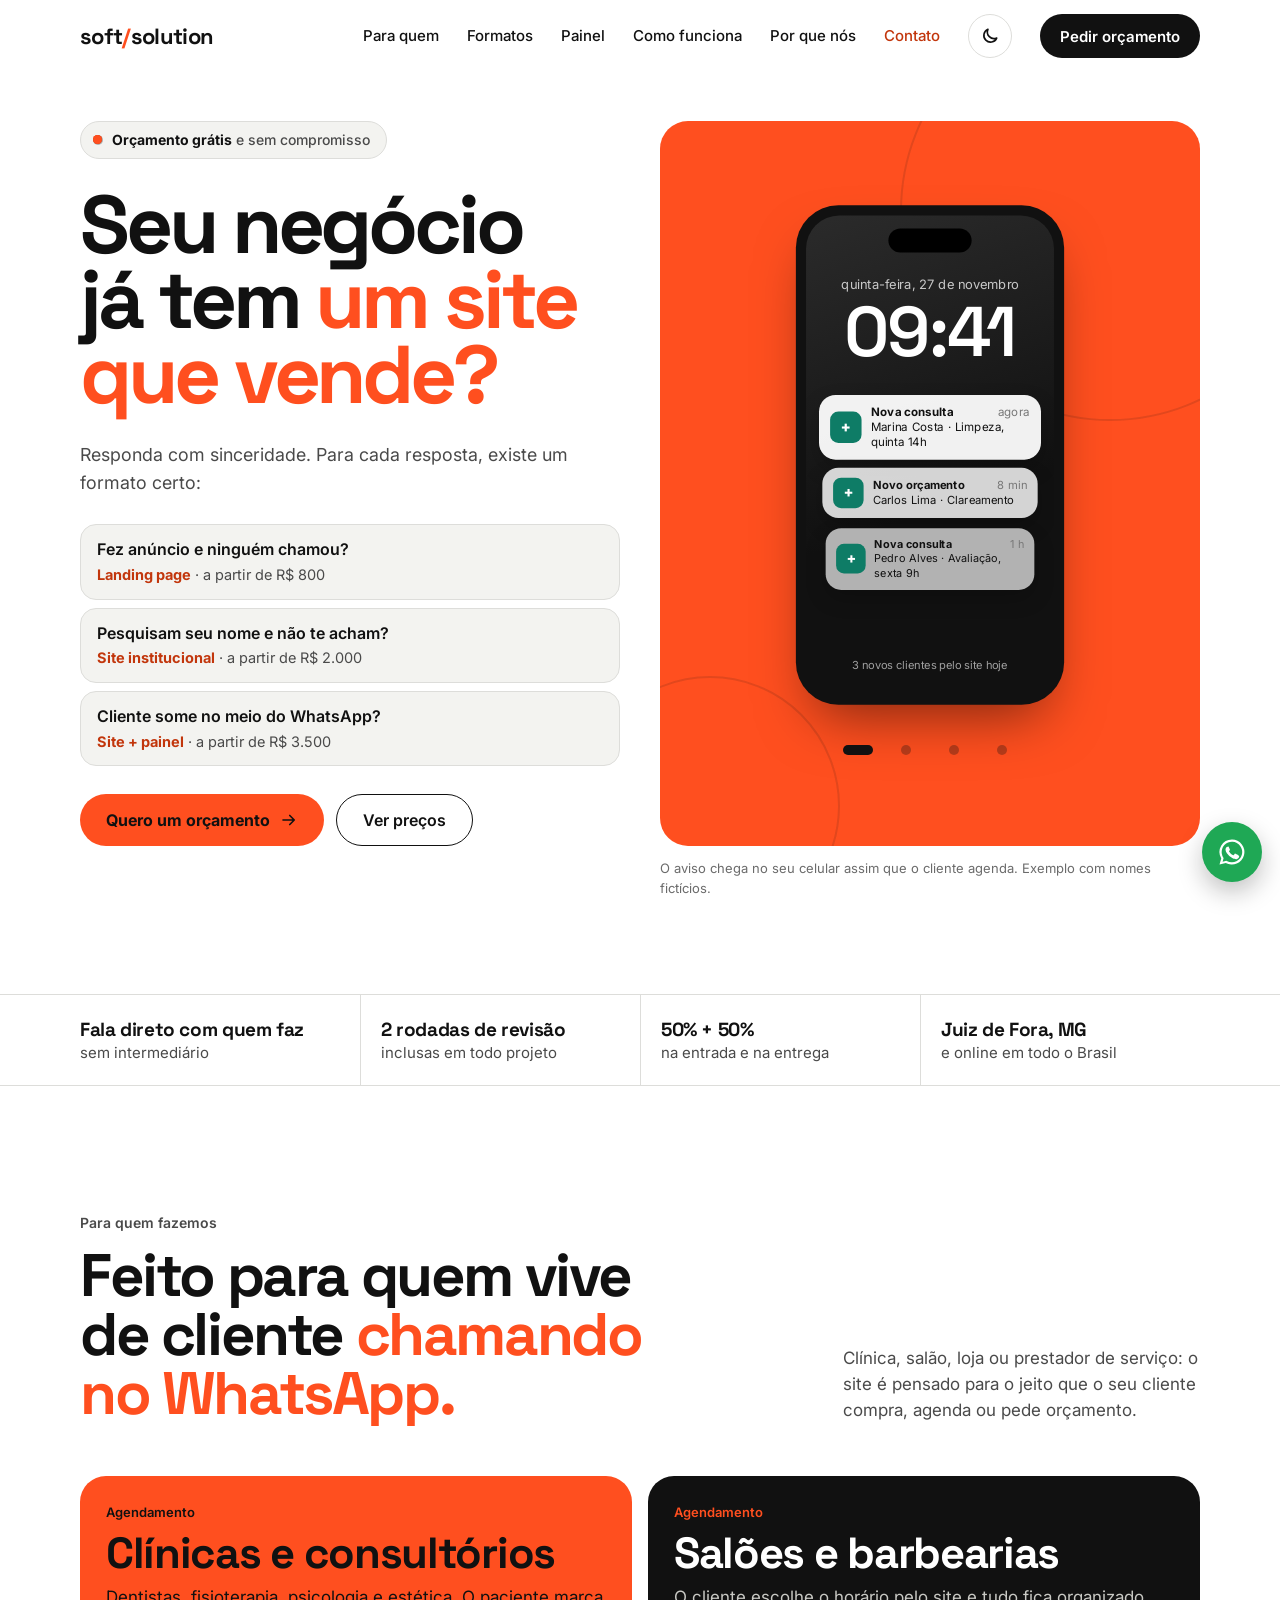
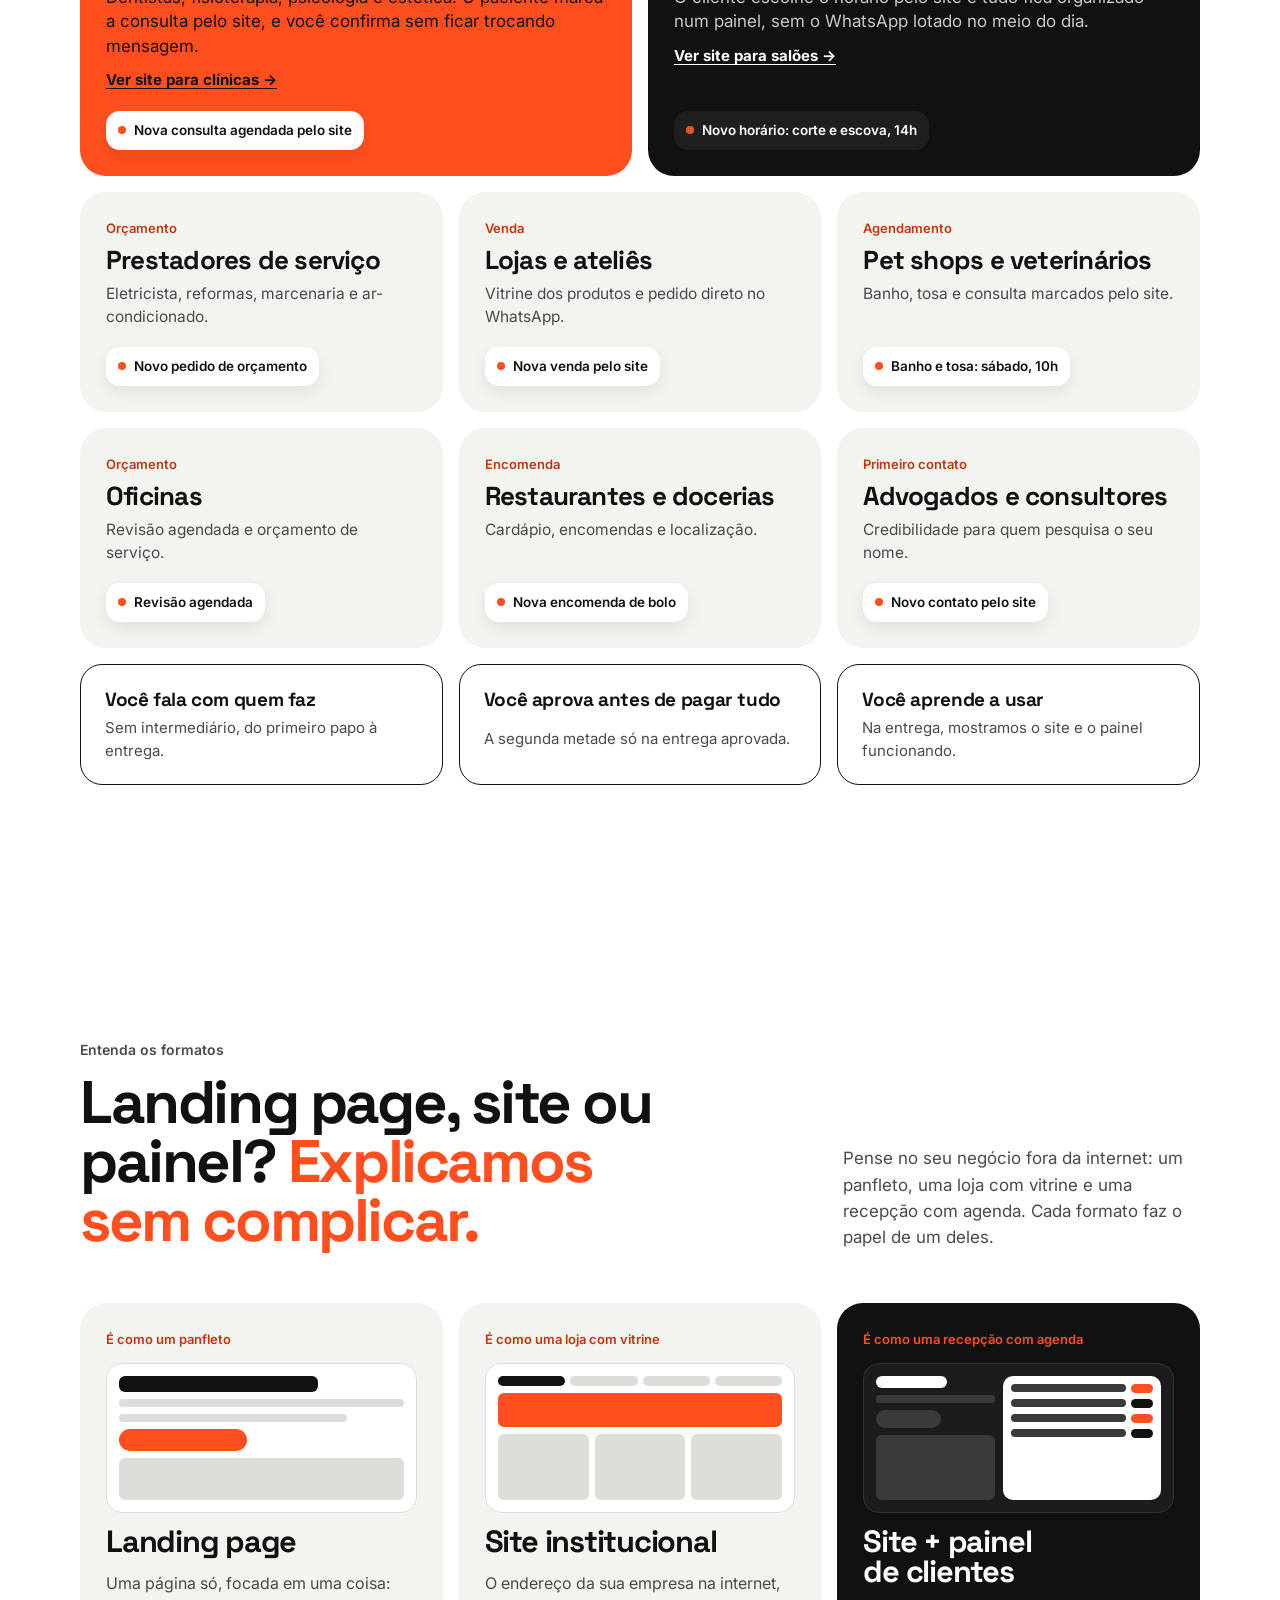
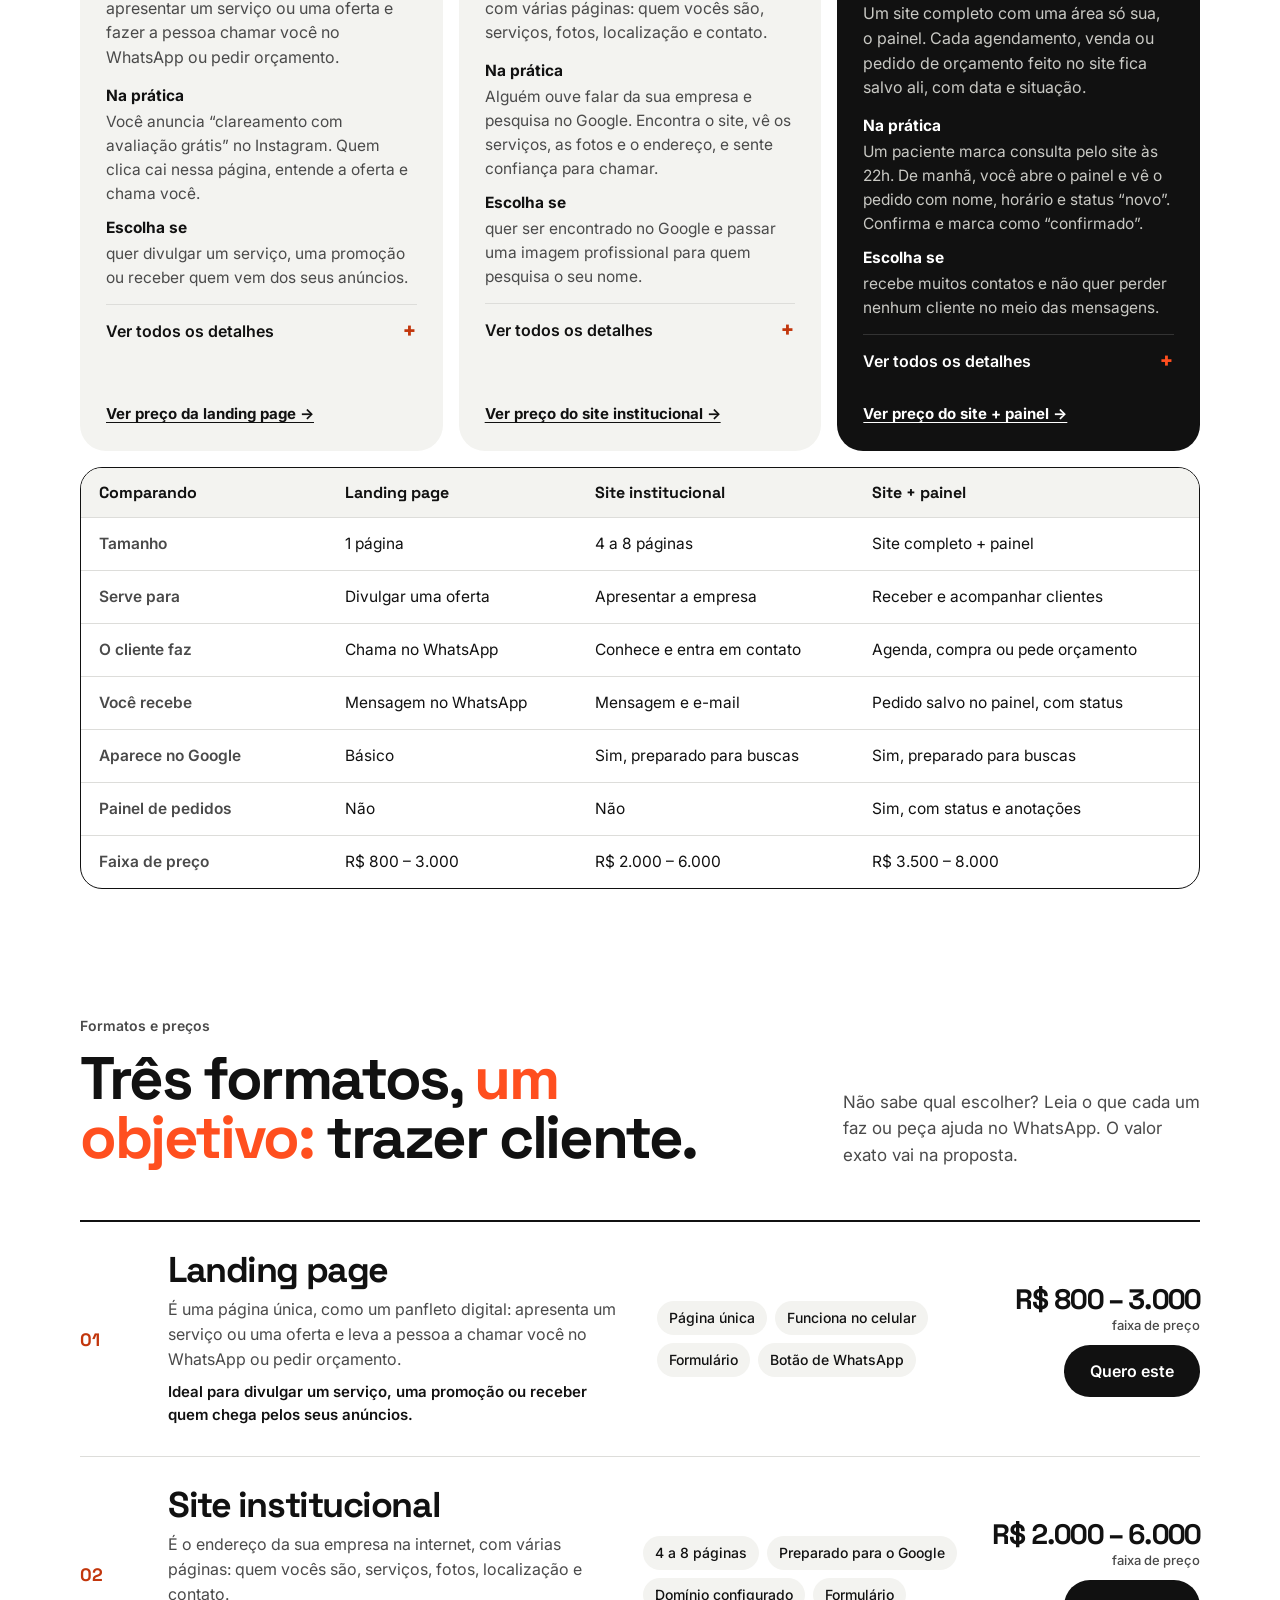
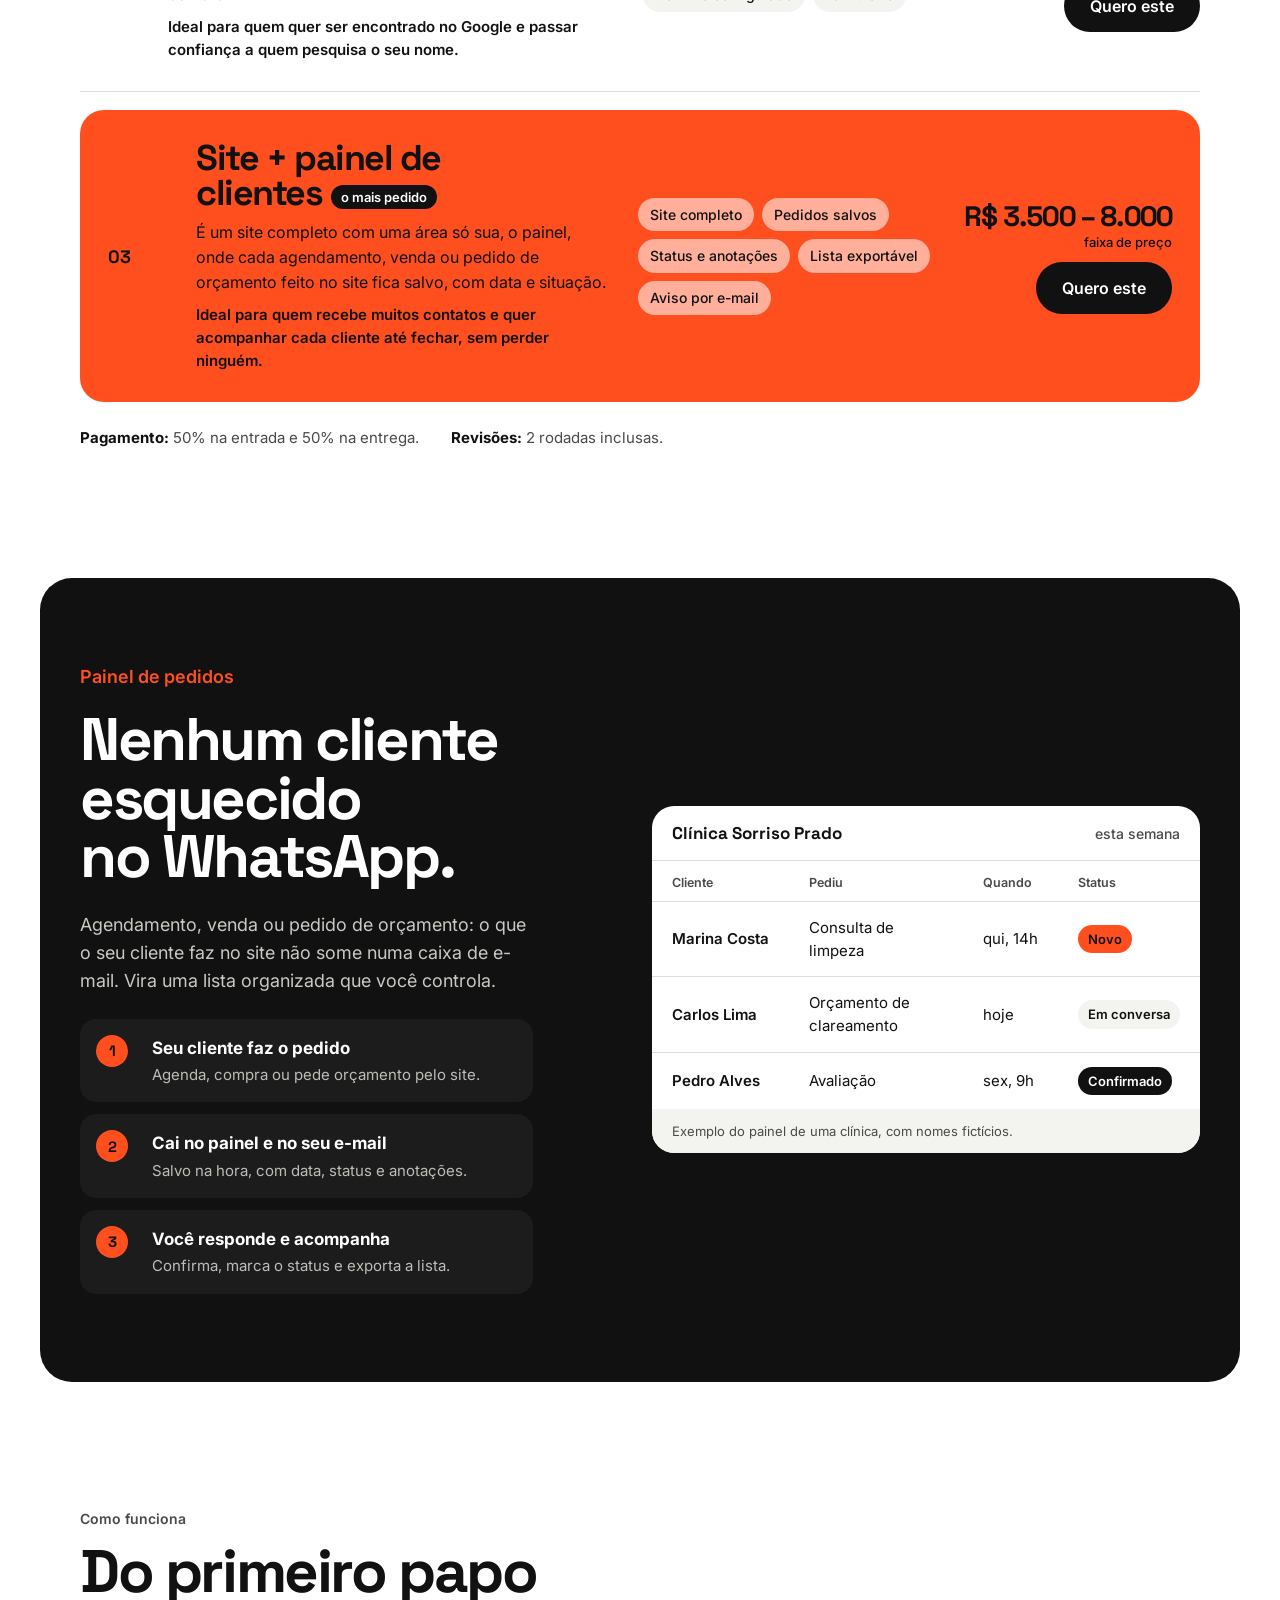
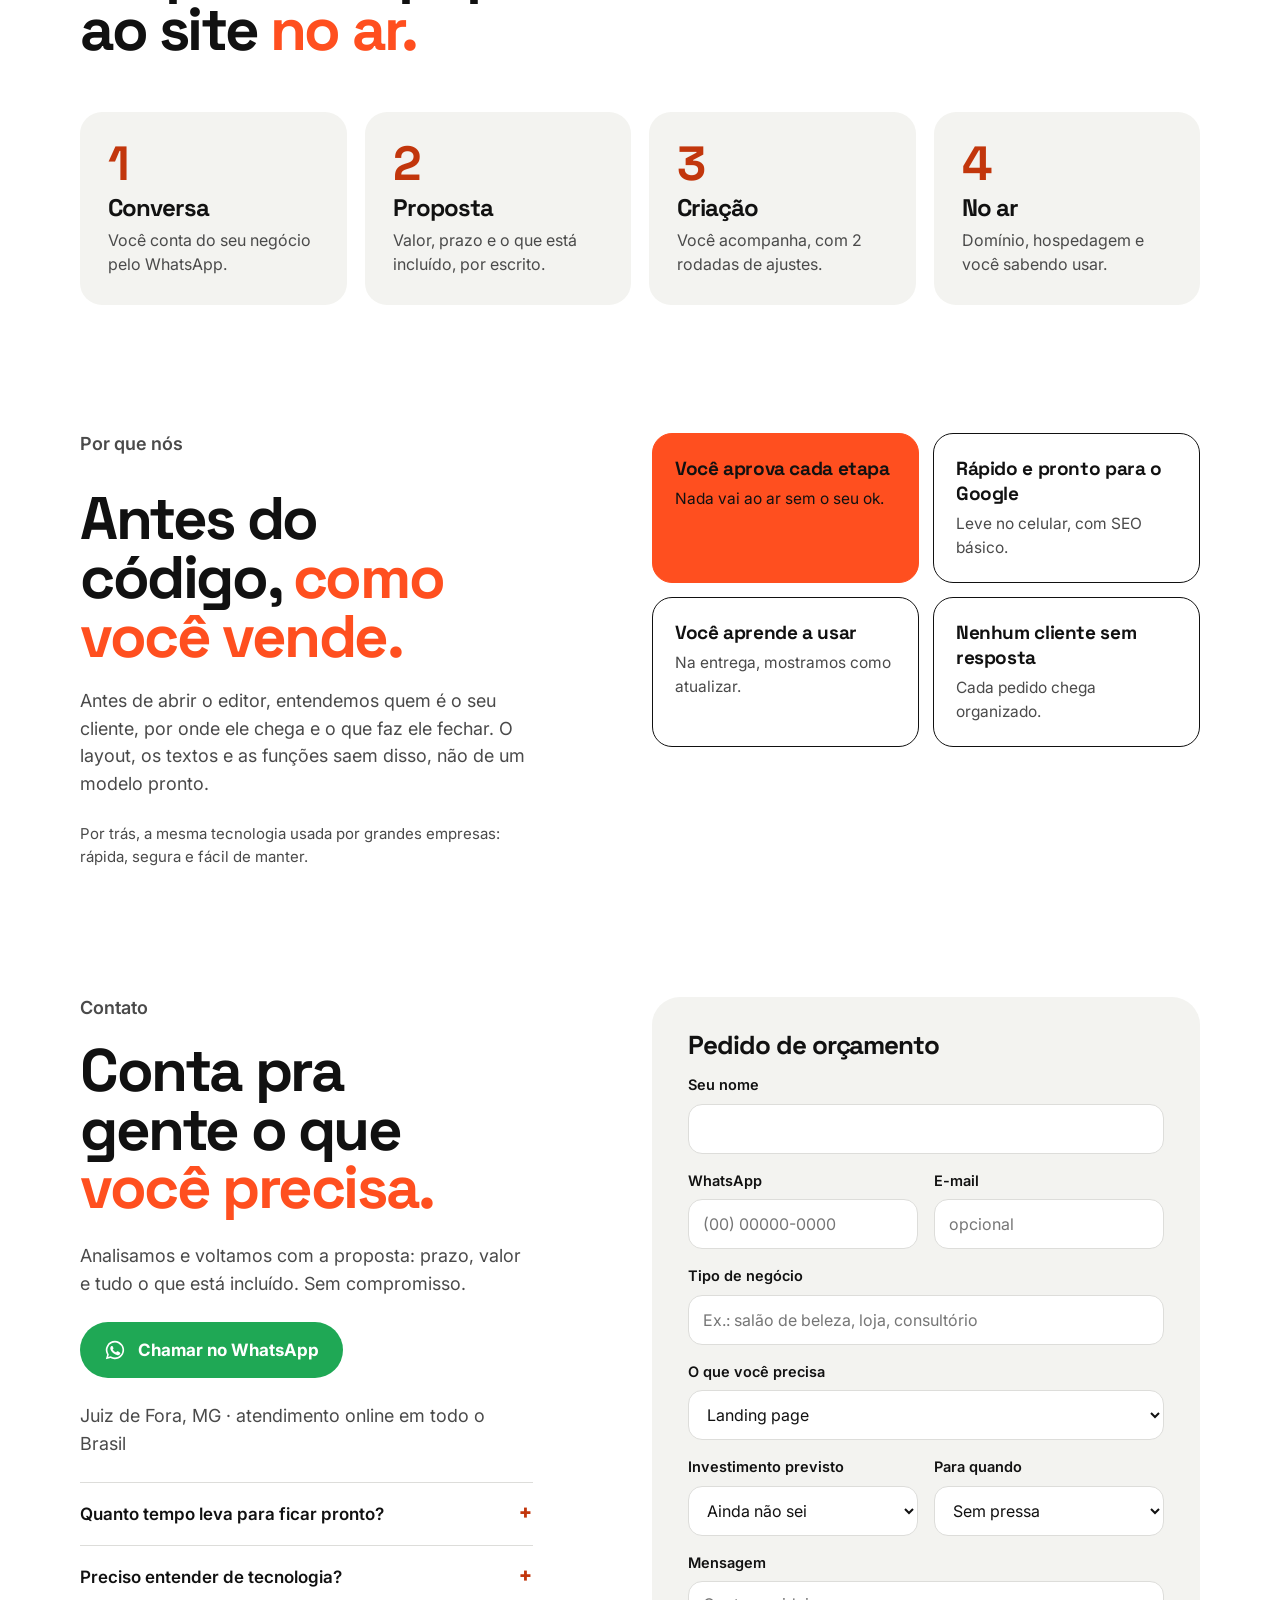
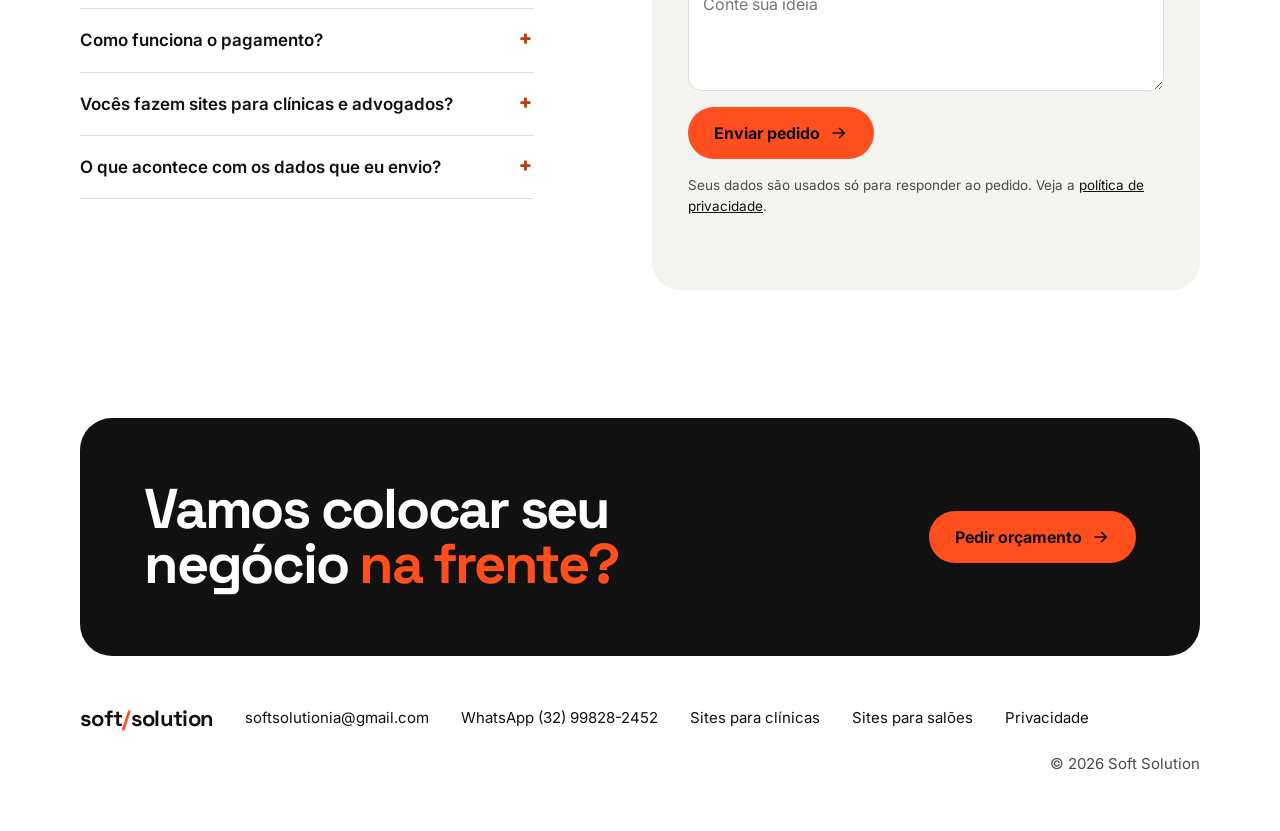
==== index.html @ 124d03b5 "Topo: título com pergunta de venda e três perguntas que levam a cada formato com preço Co-Authored-B" ====
<!DOCTYPE html>
<html lang="pt-BR">
<head>
<meta charset="utf-8">
<meta name="viewport" content="width=device-width, initial-scale=1">
<title>Criação de sites em Juiz de Fora | Soft Solution</title>
<link rel="icon" type="image/png" sizes="32x32" href="assets/favicon-32.png?v=2">
<link rel="icon" type="image/png" sizes="64x64" href="assets/favicon-64.png?v=2">
<link rel="apple-touch-icon" href="assets/apple-touch-icon.png?v=2">
<meta name="description" content="Criação de sites e landing pages em Juiz de Fora para clínicas, salões e lojas. Cada cliente chega organizado no seu painel e no WhatsApp.">
<link rel="canonical" href="https://wieskamarcelo.github.io/site-marcelo-alves/">
<meta property="og:title" content="Soft Solution | Seu site trabalhando enquanto você atende">
<meta property="og:description" content="Landing pages e sites com captação de leads. Juiz de Fora (MG) e todo o Brasil, online.">
<meta property="og:image" content="https://wieskamarcelo.github.io/site-marcelo-alves/assets/og-image.png">
<meta property="og:image:width" content="1200">
<meta property="og:image:height" content="630">
<meta property="og:url" content="https://wieskamarcelo.github.io/site-marcelo-alves/">
<meta property="og:type" content="website">
<meta name="twitter:card" content="summary_large_image">
<script type="application/ld+json">{"@context": "https://schema.org", "@graph": [{"@type": "ProfessionalService", "name": "Soft Solution", "description": "Criação de sites, landing pages e sites com painel de clientes para pequenas empresas.", "url": "https://wieskamarcelo.github.io/site-marcelo-alves/", "image": "https://wieskamarcelo.github.io/site-marcelo-alves/assets/og-image.png", "email": "softsolutionia@gmail.com", "telephone": "+55 32 99828-2452", "areaServed": ["Juiz de Fora", "Brasil"], "address": {"@type": "PostalAddress", "addressLocality": "Juiz de Fora", "addressRegion": "MG", "addressCountry": "BR"}, "priceRange": "R$ 800 - R$ 8.000"}, {"@type": "FAQPage", "mainEntity": [{"@type": "Question", "name": "Quanto tempo leva para ficar pronto?", "acceptedAnswer": {"@type": "Answer", "text": "Depende do tamanho do projeto. Uma landing page costuma levar poucos dias; sites institucionais e com painel levam mais. O prazo exato vai na proposta."}}, {"@type": "Question", "name": "Preciso entender de tecnologia?", "acceptedAnswer": {"@type": "Answer", "text": "Não. Cuidamos da parte técnica, do domínio à publicação, e explicamos o que for preciso."}}, {"@type": "Question", "name": "Como funciona o pagamento?", "acceptedAnswer": {"@type": "Answer", "text": "50% na entrada e 50% na entrega. Todo projeto inclui 2 rodadas de revisão."}}, {"@type": "Question", "name": "Vocês fazem sites para clínicas e advogados?", "acceptedAnswer": {"@type": "Answer", "text": "Sim, seguindo as regras de publicidade de cada conselho (CFM, CFO e OAB): sem promessa de resultado e com conteúdo informativo. Você revisa e aprova todos os textos."}}, {"@type": "Question", "name": "O que acontece com os dados que eu envio?", "acceptedAnswer": {"@type": "Answer", "text": "Usamos só para responder ao seu pedido e preparar a proposta. Nada é vendido ou compartilhado para propaganda. Veja a política de privacidade."}}]}]}</script>
<meta name="theme-color" content="#FF4F1F">
<script>try{var t=localStorage.getItem("tema");document.documentElement.dataset.theme=t||(matchMedia("(prefers-color-scheme: dark)").matches?"dark":"light")}catch(e){document.documentElement.dataset.theme="light"}</script>

<link rel="preconnect" href="https://fonts.googleapis.com">
<link rel="preconnect" href="https://fonts.gstatic.com" crossorigin>
<link href="https://fonts.googleapis.com/css2?family=Space+Grotesk:wght@500;600;700&family=Inter:wght@400;500;600;700&display=swap" rel="stylesheet">
<style>
/* DIREÇÃO DE ARTE: "Sinal Laranja"
   Conceito: o site é um sinal aceso: chama atenção, é direto e fácil de entender.
   Referências: sinalização de trânsito e de obra, etiquetas de preço de feira, apps de mensagem.
   Personalidade: acessível, enérgico, confiável. NÃO é: frio, corporativo, genérico de IA.
   Regra ousada: fundo branco, preto puro e um laranja-sinal em blocos grandes; botões em pílula.
   Tipos: Space Grotesk (títulos) + Inter (texto). */
:root{--bg:#FFFFFF;--soft:#F3F3F0;--ink:#111111;--ink2:#4A4A4A;--line:#DDDDDA;--or:#FF4F1F;--or-t:#C2360C;--wa:#1FA855;
  --head:"Space Grotesk",ui-sans-serif,system-ui,sans-serif;--body:Inter,ui-sans-serif,system-ui,sans-serif;--w:1200px;--g:clamp(20px,4vw,40px)}
*,*::before,*::after{box-sizing:border-box}*{min-width:0}
html{scroll-behavior:smooth;scroll-padding-top:80px;-webkit-text-size-adjust:100%}
body{margin:0;background:var(--bg);color:var(--ink);font:400 17px/1.55 var(--body);overflow-x:clip}
h1,h2,h3{margin:0;font-family:var(--head);font-weight:700;letter-spacing:-.04em;line-height:.98;text-wrap:balance}
p{margin:0}a{color:inherit}
.wrap{max-width:var(--w);margin:0 auto;padding:0 var(--g)}
:focus-visible{outline:3px solid var(--or);outline-offset:3px}
.hl{color:var(--or)}

.btn{display:inline-flex;align-items:center;justify-content:center;gap:10px;min-height:52px;padding:0 26px;border-radius:999px;border:0;background:var(--ink);color:#fff;font:600 16px var(--body);text-decoration:none;cursor:pointer;transition:transform .2s,background .2s}
.btn:hover{transform:translateY(-2px)}
.btn.or{background:var(--or);color:var(--ink);font-weight:700}.btn.or:hover{background:#FF6A3D}
.btn.ghost{background:transparent;color:var(--ink);border:1.5px solid var(--ink)}.btn.ghost:hover{background:var(--ink);color:#fff}
.btn svg{width:18px;height:18px}

/* topo */
nav{position:sticky;top:0;z-index:40;background:rgba(255,255,255,.92);backdrop-filter:blur(10px);border-bottom:1px solid transparent;transition:border-color .2s}
nav.scrolled{border-bottom-color:var(--line)}
nav .wrap{display:flex;align-items:center;gap:28px;min-height:72px}
.mark{font:700 22px var(--head);letter-spacing:-.03em;text-decoration:none;white-space:nowrap}.mark i{font-style:normal;color:var(--or)}
.links{display:flex;gap:4px 28px;margin-left:auto;font-weight:500;font-size:15px}
.links a{text-decoration:none;padding:10px 0;white-space:nowrap}.links a:hover,.links a.on{color:var(--or-t)}
nav .btn{min-height:44px;padding:0 20px;font-size:15px;white-space:nowrap}

.theme{width:44px;height:44px;flex:none;border-radius:50%;border:1.5px solid var(--line);background:transparent;color:var(--ink);display:grid;place-items:center;cursor:pointer;transition:border-color .2s}
.theme:hover{border-color:var(--ink)}.theme svg{width:20px;height:20px;grid-area:1/1}
.theme .sun{display:none}[data-theme="dark"] .theme .sun{display:block}[data-theme="dark"] .theme .moon{display:none}

/* hero */
.hero{padding:clamp(28px,4vw,48px) 0 clamp(64px,8vw,96px)}
.hero .wrap{display:grid;grid-template-columns:repeat(12,minmax(0,1fr));gap:40px}
.hero .txt{grid-column:1/7;display:flex;flex-direction:column;justify-content:center;gap:28px}
.pill{align-self:flex-start;max-width:100%;display:inline-flex;align-items:center;gap:10px;background:var(--soft);border:1px solid var(--line);border-radius:999px;padding:7px 16px 7px 12px;font-size:14px;font-weight:500;color:var(--ink2)}
.pill b{color:var(--ink);font-weight:700}
a.pill{text-decoration:none;transition:border-color .2s}a.pill:hover{border-color:var(--or)}
.pill .dot{position:relative;width:9px;height:9px;border-radius:50%;background:var(--or);flex:none}
@media (prefers-reduced-motion:no-preference){.pill .dot::after{content:"";position:absolute;inset:0;border-radius:50%;background:var(--or);animation:ping 1.8s cubic-bezier(0,0,.2,1) infinite}}
@keyframes ping{75%,100%{transform:scale(2.4);opacity:0}}
.ask{list-style:none;margin:0;padding:0;display:grid;gap:8px;max-width:560px}
.ask a{display:flex;flex-direction:column;align-items:flex-start;gap:2px;text-decoration:none;background:var(--soft);border:1px solid var(--line);border-radius:16px;padding:12px 16px;transition:border-color .2s,transform .2s}
.ask a:hover{border-color:var(--or);transform:translateX(4px)}
.ask .q{font-weight:600;font-size:16px;color:var(--ink)}
.ask .a{font-size:14.5px;color:var(--ink2);white-space:nowrap}.ask .a b{color:var(--or-t)}
.hero h1{font-size:clamp(44px,6.4vw,86px);line-height:.92;letter-spacing:-.05em}
.lead{font-size:clamp(17px,1.4vw,19px);color:var(--ink2);max-width:30em}
.act{display:flex;flex-wrap:wrap;gap:12px}
.stage{grid-column:7/13;background:var(--or);border-radius:28px;padding:clamp(28px,4vw,48px);display:flex;align-items:center;justify-content:center;min-height:520px;position:relative;overflow:hidden}
.stage::before{content:"";position:absolute;width:420px;height:420px;border-radius:50%;border:2px solid rgba(17,17,17,.12);right:-120px;top:-120px}
.stage::after{content:"";position:absolute;width:260px;height:260px;border-radius:50%;border:2px solid rgba(17,17,17,.12);left:-80px;bottom:-90px}
.car{position:relative;z-index:1;width:100%;max-width:520px;aspect-ratio:480/560;margin:0 auto}
.track{position:absolute;inset:0;touch-action:pan-y}
.slide{position:absolute;inset:0;opacity:0;transform:translateX(24px);transition:opacity .5s,transform .5s;pointer-events:none}
.slide.on{opacity:1;transform:none;pointer-events:auto}
.slide.out{transform:translateX(-24px)}
.scene{position:absolute;left:0;top:0;width:480px;height:560px;transform-origin:0 0;transform:scale(var(--k,1));color:#111;font-family:var(--body)}
.scene p{margin:0}.scene i{font-style:normal}
.dots{position:relative;z-index:1;display:flex;gap:4px;justify-content:center;margin-top:14px}
.dot{width:44px;height:44px;border:0;background:none;padding:0;cursor:pointer;display:grid;place-items:center}
.dot::before{content:"";width:10px;height:10px;border-radius:999px;background:rgba(17,17,17,.3);transition:width .3s,background .3s}
.dot.on::before{width:30px;background:#111}
.dot:focus-visible{outline:3px solid #111;outline-offset:-6px;border-radius:12px}
.stage{flex-direction:column}
.note{grid-column:7/13;margin-top:-28px;font-size:13px;color:#6B6B6B}

/* faixa de fatos */
.facts{border-top:1px solid var(--line);border-bottom:1px solid var(--line)}
.facts .wrap{display:grid;grid-template-columns:repeat(4,minmax(0,1fr))}
.facts .wrap>div{padding:22px 20px 22px 0;font-size:15px;color:var(--ink2);line-height:1.4}
.facts .wrap>div+div{padding-left:20px;border-left:1px solid var(--line)}
.facts b{display:block;font:700 19px var(--head);color:var(--ink);letter-spacing:-.02em}

/* seções */
.sec{padding:clamp(80px,10vw,128px) 0}
.sec h2,.panelsec h2{font-size:clamp(38px,5vw,60px)}
.eyebrow{font:600 14px var(--body);color:var(--or-t);margin-bottom:16px}
.intro{display:grid;grid-template-columns:repeat(12,minmax(0,1fr));gap:24px;align-items:end;margin-bottom:clamp(36px,5vw,52px)}
.intro .t{grid-column:1/8}.intro p{grid-column:9/13;color:var(--ink2)}

/* formatos */
.fmt{border-top:2px solid var(--ink)}
.row{display:grid;grid-template-columns:56px minmax(0,1.4fr) minmax(0,1fr) auto;gap:20px 32px;align-items:center;padding:30px 0;border-bottom:1px solid var(--line)}
.row .n{font:700 18px var(--head);color:var(--or-t)}
.row h3{font-size:clamp(28px,2.8vw,36px)}
.row .for{color:var(--ink2);margin-top:10px;font-size:16px;max-width:34em}
.row .ideal{margin-top:8px;font-size:15px;font-weight:600;color:var(--ink)}
.row.hot .ideal{color:var(--ink)}
.row ul{list-style:none;margin:0;padding:0;display:flex;flex-wrap:wrap;gap:8px}
.row li{font-size:14px;font-weight:500;background:var(--soft);border-radius:999px;padding:6px 12px}
.row .buy{display:flex;flex-direction:column;align-items:flex-end;gap:12px}
.price{font:700 clamp(24px,2.2vw,30px) var(--head);letter-spacing:-.03em;white-space:nowrap;font-variant-numeric:tabular-nums}
.price small{display:block;font:500 13px var(--body);color:var(--ink2);letter-spacing:0;text-align:right}
.row.hot{background:var(--or);border-radius:24px;border:0;padding:30px 28px;margin-top:18px}
.row.hot .n,.row.hot .for{color:var(--ink)}.row.hot .price small{color:var(--ink)}
.row.hot li{background:rgba(255,255,255,.55)}
.tag{display:inline-block;font:600 13px var(--body);background:var(--ink);color:#fff;border-radius:999px;padding:4px 10px;vertical-align:middle;margin-left:8px;letter-spacing:0}
.terms{display:flex;flex-wrap:wrap;gap:8px 32px;padding-top:24px;font-size:15px;color:var(--ink2)}.terms b{color:var(--ink)}

/* painel */
.panelsec{background:var(--ink);color:#fff;border-radius:32px;margin:0 var(--g);padding:clamp(48px,7vw,88px) 0}
.case{display:grid;grid-template-columns:repeat(12,minmax(0,1fr));gap:40px 24px;align-items:center}
.case .txt{grid-column:1/6;display:grid;gap:24px}
.case .txt .eyebrow{color:var(--or);margin:0}
.case .txt>p{color:#C9C9C4;font-size:18px}
.steps3{list-style:none;margin:0;padding:0;display:grid;gap:12px;counter-reset:s}
.steps3 li{counter-increment:s;display:grid;grid-template-columns:44px 1fr;gap:2px 12px;padding:16px;border-radius:16px;background:#1C1C1C}
.steps3 li::before{content:counter(s);grid-row:span 2;width:32px;height:32px;border-radius:50%;background:var(--or);color:var(--ink);font:700 15px var(--head);display:grid;place-items:center}
.steps3 b{font-size:17px}.steps3 span{color:#BDBDB8;font-size:15px}
.board{grid-column:7/13;background:#fff;color:var(--ink);border-radius:22px;overflow:hidden;font-size:15px;margin:0}
.board .bar{display:flex;justify-content:space-between;align-items:center;padding:16px 20px;border-bottom:1px solid var(--line);font:700 17px var(--head)}
.board .bar span{font:500 14px var(--body);color:var(--ink2)}
.board table{width:100%;border-collapse:collapse}
.board th{text-align:left;font-size:12.5px;font-weight:600;color:var(--ink2);padding:12px 20px 8px}
.board td{padding:14px 20px;border-top:1px solid var(--line)}.board td:first-child{font-weight:600;white-space:nowrap}.board td:nth-child(3){white-space:nowrap}
.st{display:inline-block;padding:4px 10px;border-radius:999px;font-size:13px;font-weight:600;white-space:nowrap}
.st.new{background:var(--or);color:var(--ink)}.st.talk{background:var(--soft);color:var(--ink)}.st.won{background:var(--ink);color:#fff}
.board figcaption{padding:12px 20px;background:var(--soft);font-size:13px;color:var(--ink2)}

/* processo */
.pipe{display:grid;grid-template-columns:repeat(4,minmax(0,1fr));gap:18px}
.step{background:var(--soft);border-radius:22px;padding:28px;display:grid;gap:8px;align-content:start}
.step .k{font:700 48px/1 var(--head);color:var(--or-t);letter-spacing:-.04em}
.step h3{font-size:24px}.step p{color:var(--ink2);font-size:16px}

/* por que */
.why{display:grid;grid-template-columns:repeat(12,minmax(0,1fr));gap:40px 24px;align-items:start}
.why .t{grid-column:1/6;display:grid;gap:20px}
.why .t p{color:var(--ink2);font-size:18px}
.promise{grid-column:7/13;list-style:none;margin:0;padding:0;display:grid;grid-template-columns:repeat(2,minmax(0,1fr));gap:14px}
.promise li{border:1.5px solid var(--ink);border-radius:20px;padding:22px;display:grid;gap:6px;align-content:start}
.promise li:first-child{background:var(--or);border-color:var(--or)}
.promise b{font:700 19px var(--head);letter-spacing:-.02em}.promise span{color:var(--ink2);font-size:15.5px}
.promise li:first-child span{color:var(--ink)}
.why .t .stack{margin-top:4px;font-size:15px;color:var(--ink2)}
.consent{font-size:13.5px;color:var(--ink2)}.consent a{color:var(--ink)}
.tile .more{font-size:15px;font-weight:700;text-decoration:underline;text-underline-offset:3px}
.tile .more:hover{color:var(--ink)}.tile.dark .more:hover{color:var(--or)}

/* contato */
.contact{display:grid;grid-template-columns:repeat(12,minmax(0,1fr));gap:48px 24px;align-items:start}
.contact .l{grid-column:1/6;display:grid;gap:24px}
.contact .l>p{color:var(--ink2);font-size:18px}
.wa{display:inline-flex;align-items:center;gap:12px;min-height:56px;padding:0 24px;border-radius:999px;background:var(--wa);color:#fff;font-weight:700;text-decoration:none;justify-self:start;transition:transform .2s}
.wa:hover{transform:translateY(-2px)}.wa svg{width:22px;height:22px}
.place{font-size:15px;color:var(--ink2)}
details{border-top:1px solid var(--line)}details:last-child{border-bottom:1px solid var(--line)}
summary{cursor:pointer;list-style:none;display:flex;justify-content:space-between;gap:16px;padding:18px 0;font-weight:600;font-size:17px}
summary::-webkit-details-marker{display:none}
summary::after{content:"+";font:700 24px/1 var(--head);color:var(--or-t)}details[open] summary::after{content:"−"}
details p{color:var(--ink2);padding:0 0 18px;font-size:16px}
form{grid-column:7/13;background:var(--soft);border-radius:28px;padding:clamp(24px,3vw,36px);display:grid;gap:16px;position:relative}
form h3{font-size:26px}
label{display:grid;gap:7px;font-size:14.5px;font-weight:600}
input,select,textarea{font:16px var(--body);color:var(--ink);background:#fff;border:1.5px solid var(--line);border-radius:14px;padding:12px 14px;min-height:50px;width:100%;transition:border-color .2s}
input:hover,select:hover,textarea:hover{border-color:#B5B5B0}
input:focus-visible,select:focus-visible,textarea:focus-visible{outline:none;border-color:var(--ink);box-shadow:0 0 0 3px rgba(255,79,31,.35)}
input::placeholder,textarea::placeholder{color:#767676}
textarea{min-height:110px;resize:vertical}
.two{display:grid;grid-template-columns:repeat(2,minmax(0,1fr));gap:16px}
form .btn{justify-self:start}
#ok{font-size:15px;min-height:1.4em;font-weight:600;color:var(--or-t)}


/* mural de públicos */
.mural{display:grid;grid-template-columns:repeat(6,minmax(0,1fr));gap:16px}
.tile{border-radius:26px;padding:26px;display:flex;flex-direction:column;gap:10px;background:var(--soft);min-height:220px}
.tile h3{font-size:26px;letter-spacing:-.03em}
.tile p{color:var(--ink2);font-size:15.5px;line-height:1.45}
.tile .ping{margin-top:auto;align-self:flex-start;display:inline-flex;align-items:center;gap:8px;background:#fff;border-radius:14px;padding:9px 12px;font-size:13.5px;font-weight:600;box-shadow:0 6px 16px rgba(17,17,17,.08)}
.tile .ping i{width:8px;height:8px;border-radius:50%;background:var(--or);flex:none}
.tile.big{grid-column:span 3;min-height:300px;background:var(--or)}
.tile.big h3{font-size:clamp(32px,3.4vw,44px)}
.tile.big p{color:var(--ink);font-size:17px;max-width:30em}
.tile.dark{grid-column:span 3;min-height:300px;background:var(--ink);color:#fff}
.tile.dark h3{font-size:clamp(32px,3.4vw,44px)}
.tile.dark p{color:#C9C9C4;font-size:17px;max-width:30em}
.tile.dark .ping{background:#1F1F1F;color:#fff;box-shadow:none}
.tile.sm{grid-column:span 2}
.tile .kind{font-size:13px;font-weight:600;color:var(--or-t)}
.tile.big .kind{color:var(--ink)}.tile.dark .kind{color:var(--or)}
.trust{display:grid;grid-template-columns:repeat(3,minmax(0,1fr));gap:16px;margin-top:16px}
.trust div{border:1.5px solid var(--ink);border-radius:22px;padding:22px 24px;display:grid;gap:4px}
.trust b{font:700 19px var(--head);letter-spacing:-.02em}.trust span{color:var(--ink2);font-size:15px}
@media (max-width:1060px){.mural{grid-template-columns:repeat(2,minmax(0,1fr))}.tile.big,.tile.dark{grid-column:span 2}.tile.sm{grid-column:span 1}}
@media (max-width:620px){.mural,.trust{grid-template-columns:minmax(0,1fr)}.tile.big,.tile.dark,.tile.sm{grid-column:auto}}


/* entenda os formatos */
.learn{display:grid;grid-template-columns:repeat(3,minmax(0,1fr));gap:16px}
.lc{background:var(--soft);border-radius:26px;padding:26px;display:flex;flex-direction:column;gap:14px}
.lc.hot{background:var(--ink);color:#fff}
.lc .like{font-size:13px;font-weight:600;color:var(--or-t)}.lc.hot .like{color:var(--or)}
.lc h3{font-size:clamp(26px,2.4vw,32px)}
.lc p{font-size:16px;color:var(--ink2)}.lc.hot p{color:#C9C9C4}
.lc dl{margin:0;display:grid;gap:10px;font-size:15.5px}
.lc dt{font-weight:700}.lc dd{margin:2px 0 0;color:var(--ink2)}.lc.hot dd{color:#C9C9C4}
.lc .go{margin-top:auto;font-weight:700;font-size:15px;text-decoration:underline;text-underline-offset:3px}
.mock{height:150px;border-radius:16px;background:#fff;border:1.5px solid var(--line);padding:12px;display:flex;gap:8px;overflow:hidden}
.lc.hot .mock{border-color:#333;background:#1C1C1C}
.mock .col{flex:1;display:flex;flex-direction:column;gap:7px}
.mock i{display:block;border-radius:6px;background:var(--line)}.lc.hot .mock i{background:#3A3A3A}
.mock i.o{background:var(--or)}.mock i.k{background:var(--ink)}.lc.hot .mock i.w{background:#fff}
.mock .tabs{display:flex;gap:5px}.mock .tabs i{height:10px;flex:1}
.mock .pg{flex:1;display:grid;grid-template-columns:repeat(3,1fr);gap:6px}
.mock .tbl{flex:1.2;background:#fff;border-radius:10px;padding:8px;display:flex;flex-direction:column;gap:6px}
.mock .tbl span{display:flex;gap:5px;align-items:center}.mock .tbl span i{height:8px;flex:1;background:#E4E4E0}
.mock .tbl span b{width:22px;height:9px;border-radius:999px;background:var(--or);flex:none}.mock .tbl span b.k{background:var(--ink)}
.lc .more-d{border-top:1px solid var(--line);border-bottom:0}.lc.hot .more-d{border-color:#333}
.lc .more-d summary{font-size:16px;padding:14px 0}
.lc .more-d ul{margin:0 0 6px;padding-left:18px;display:grid;gap:6px;font-size:15px;color:var(--ink2)}.lc.hot .more-d ul{color:#C9C9C4}
.lc .more-d p{padding:0 0 10px;font-size:15px}
.lc .more-d .dh{font-weight:700;color:var(--ink);padding:6px 0 6px}.lc.hot .more-d .dh{color:#fff}
.lc.hot summary::after{color:var(--or)}
.compare{margin-top:16px;border:1.5px solid var(--ink);border-radius:22px;overflow:hidden}
.compare table{width:100%;border-collapse:collapse;font-size:15.5px}
.compare th,.compare td{padding:14px 18px;text-align:left;border-top:1px solid var(--line);vertical-align:top}
.compare thead th{border-top:0;background:var(--soft);font:700 16px var(--head)}
.compare tbody th{font-weight:600;color:var(--ink2);width:22%}
@media (max-width:1060px){.learn{grid-template-columns:minmax(0,1fr)}}
@media (max-width:720px){.compare{overflow-x:auto}.compare table{min-width:640px}}

/* cta + rodapé */
.cta{background:var(--ink);color:#fff;border-radius:32px;padding:clamp(36px,5vw,64px);display:flex;flex-wrap:wrap;gap:24px;align-items:center;justify-content:space-between}
.cta h2{font-size:clamp(34px,4.6vw,56px);flex:1 1 460px}
footer{padding:40px 0 56px}
footer .wrap{display:flex;flex-wrap:wrap;align-items:center;gap:12px 32px;font-size:15px;color:var(--ink2)}
footer a{text-decoration:none;color:var(--ink);min-height:44px;display:inline-flex;align-items:center}footer a:hover{color:var(--or-t)}
footer .r{margin-left:auto}

.fab{position:fixed;right:18px;bottom:18px;z-index:50;width:60px;height:60px;border-radius:50%;background:var(--wa);color:#fff;display:grid;place-items:center;box-shadow:0 10px 24px rgba(17,17,17,.25);transition:transform .2s}
.fab:hover{transform:scale(1.06)}.fab svg{width:30px;height:30px}

@media (prefers-reduced-motion:no-preference){
  .js .rv{opacity:0;transform:translateY(16px);transition:opacity .55s ease,transform .55s cubic-bezier(.2,.7,.2,1)}
  .js .rv.in{opacity:1;transform:none}
}
@media (prefers-reduced-motion:reduce){html{scroll-behavior:auto}*{transition:none!important}}

@media (max-width:1060px){
  .links{display:none}.theme{margin-left:auto}
  .hero .wrap{grid-template-columns:minmax(0,1fr)}.hero .txt,.stage,.note{grid-column:1/-1}.note{margin-top:-24px}
  .row{grid-template-columns:44px minmax(0,1fr) auto}.row ul{grid-column:2/-1;grid-row:2}
  .case .txt,.board{grid-column:1/-1}
  .pipe{grid-template-columns:repeat(2,minmax(0,1fr))}
  .why .t,.promise{grid-column:1/-1}
}
@media (max-width:860px){
  .facts .wrap{grid-template-columns:repeat(2,minmax(0,1fr))}.facts .wrap>div:nth-child(3){padding-left:0;border-left:0}.facts .wrap>div:nth-child(n+3){border-top:1px solid var(--line)}
  .intro .t,.intro p{grid-column:1/-1}
  .contact .l,form{grid-column:1/-1}
}
@media (max-width:620px){
  body{font-size:16px}
  .stage{min-height:0;padding:28px 16px}
  .row{grid-template-columns:minmax(0,1fr)}.row ul{grid-column:auto;grid-row:auto}.row .buy{align-items:flex-start}.price small{text-align:left}
  .facts .wrap{grid-template-columns:minmax(0,1fr)}.facts .wrap>div{padding-left:0!important;border-left:0!important}.facts .wrap>div+div{border-top:1px solid var(--line)}
  .pipe,.promise,.two{grid-template-columns:minmax(0,1fr)}
  .board th:nth-child(3),.board td:nth-child(3){display:none}
  .panelsec{border-radius:24px;margin:0 12px}
  footer .r{margin-left:0}
}

/* modo escuro */
[data-theme="dark"]{color-scheme:dark;--bg:#0F0F0F;--soft:#1B1B1A;--ink:#F3F3EF;--ink2:#B4B4AE;--line:#2E2E2C;--or-t:#FF7A52}
[data-theme="dark"] nav{background:rgba(15,15,15,.9)}
[data-theme="dark"] .btn{color:#111}
[data-theme="dark"] .btn.or{color:#111}
[data-theme="dark"] .btn.ghost{color:var(--ink)}[data-theme="dark"] .btn.ghost:hover{color:#111}
[data-theme="dark"] .btn.wa{color:#fff}
[data-theme="dark"] .cta{background:#1B1B1A}
[data-theme="dark"] .cta .btn.or{color:#111}
[data-theme="dark"] .stage,[data-theme="dark"] .row.hot,[data-theme="dark"] .tile.big,[data-theme="dark"] .promise li:first-child{--ink:#111;--ink2:#2A2A2A;--or-t:#111;color:#111}
[data-theme="dark"] .row.hot li{background:rgba(255,255,255,.55)}
[data-theme="dark"] .row.hot .btn{background:#111;color:#fff}
[data-theme="dark"] .note{color:var(--ink2)}
[data-theme="dark"] .panelsec{background:#1B1B1A;color:#F3F3EF}
[data-theme="dark"] .steps3 li{background:#262625}
[data-theme="dark"] .steps3 li::before,[data-theme="dark"] .st.new{color:#111}
[data-theme="dark"] .st.won{color:#111}
[data-theme="dark"] .board{background:#0F0F0F}
[data-theme="dark"] .tile .ping{color:#111}
[data-theme="dark"] .tile.dark{background:#1B1B1A;color:#F3F3EF}
[data-theme="dark"] .tile.dark .ping{background:#2A2A29;color:#F3F3EF}
[data-theme="dark"] .lc.hot{background:#1B1B1A;color:#F3F3EF}
[data-theme="dark"] .mock{background:#0F0F0F}[data-theme="dark"] .lc.hot .mock{background:#0F0F0F;border-color:#333}
[data-theme="dark"] .mock .tbl{background:#262625}[data-theme="dark"] .mock .tbl span i{background:#3A3A3A}
[data-theme="dark"] input,[data-theme="dark"] select,[data-theme="dark"] textarea{background:#0F0F0F}
[data-theme="dark"] input:hover,[data-theme="dark"] select:hover,[data-theme="dark"] textarea:hover{border-color:#555}
[data-theme="dark"] input::placeholder,[data-theme="dark"] textarea::placeholder{color:#8A8A85}
</style>
</head>
<body>
<svg width="0" height="0" style="position:absolute" aria-hidden="true"><defs>
  <symbol id="arrow" viewBox="0 0 24 24"><path d="M4 12h15M13 6l6 6-6 6" fill="none" stroke="currentColor" stroke-width="2.2" stroke-linecap="round" stroke-linejoin="round"/></symbol>
  <symbol id="wa" viewBox="0 0 24 24"><path fill="currentColor" d="M12 2a10 10 0 0 0-8.6 15.1L2 22l5-1.3A10 10 0 1 0 12 2zm0 18.2a8.2 8.2 0 0 1-4.2-1.1l-.3-.2-3 .8.8-2.9-.2-.3A8.2 8.2 0 1 1 12 20.2zm4.5-6.1c-.2-.1-1.5-.7-1.7-.8s-.4-.1-.6.1-.6.8-.8 1-.3.2-.5.1a6.7 6.7 0 0 1-3.3-2.9c-.2-.4.2-.4.7-1.3.1-.2 0-.3 0-.4l-.8-1.8c-.2-.5-.4-.4-.6-.4h-.5a1 1 0 0 0-.7.3 3 3 0 0 0-.9 2.2 5.2 5.2 0 0 0 1.1 2.8 11.9 11.9 0 0 0 4.6 4c1.7.7 2.4.8 3.2.7a2.8 2.8 0 0 0 1.8-1.3 2.3 2.3 0 0 0 .2-1.3c-.1-.1-.3-.2-.5-.3z"/></symbol>
</defs></svg>

<nav id="nav" aria-label="Principal"><div class="wrap">
  <a class="mark" href="#topo" aria-label="Soft Solution, início">soft<i>/</i>solution</a>
  <div class="links" id="links"><a href="#publicos">Para quem</a><a href="#formatos">Formatos</a><a href="#painel">Painel</a><a href="#como">Como funciona</a><a href="#porque">Por que nós</a><a href="#contato">Contato</a></div>
  <button class="theme" id="tema" type="button" aria-pressed="false" aria-label="Ativar modo escuro"><svg class="moon" viewBox="0 0 24 24" aria-hidden="true"><path d="M20 14.5A8 8 0 0 1 9.5 4a8 8 0 1 0 10.5 10.5z" fill="none" stroke="currentColor" stroke-width="2" stroke-linejoin="round"/></svg><svg class="sun" viewBox="0 0 24 24" aria-hidden="true"><circle cx="12" cy="12" r="4.2" fill="none" stroke="currentColor" stroke-width="2"/><path d="M12 2.5v2.2M12 19.3v2.2M2.5 12h2.2M19.3 12h2.2M5.3 5.3l1.6 1.6M17.1 17.1l1.6 1.6M5.3 18.7l1.6-1.6M17.1 6.9l1.6-1.6" stroke="currentColor" stroke-width="2" stroke-linecap="round"/></svg></button>
  <a class="btn" href="#contato">Pedir orçamento</a>
</div></nav>

<header class="hero" id="topo"><div class="wrap">
  <div class="txt rv">
    <a class="pill" href="#contato"><span class="dot" aria-hidden="true"></span><span><b>Orçamento grátis</b> e sem compromisso</span></a>
    <h1>Seu negócio já tem <span class="hl">um site que vende?</span></h1>
    <p class="lead">Responda com sinceridade. Para cada resposta, existe um formato certo:</p>
    <ul class="ask" aria-label="Qual formato é para você">
      <li><a href="#formatos"><span class="q">Fez anúncio e ninguém chamou?</span><span class="a"><b>Landing page</b> · a partir de R$ 800</span></a></li>
      <li><a href="#formatos"><span class="q">Pesquisam seu nome e não te acham?</span><span class="a"><b>Site institucional</b> · a partir de R$ 2.000</span></a></li>
      <li><a href="#formatos"><span class="q">Cliente some no meio do WhatsApp?</span><span class="a"><b>Site + painel</b> · a partir de R$ 3.500</span></a></li>
    </ul>
    <div class="act">
      <a class="btn or" href="#contato">Quero um orçamento <svg aria-hidden="true"><use href="#arrow"/></svg></a>
      <a class="btn ghost" href="#formatos">Ver preços</a>
    </div>
  </div>
  <div class="stage rv" role="region" aria-roledescription="carrossel" aria-label="Exemplos de uma clínica recebendo clientes pelo site">
    <div class="car"><div class="track"><div class="slide on" role="group" aria-roledescription="slide" aria-label="1 de 4: Notificações"><div class="scene" style="display:grid;place-items:center">
 <div style="width:290px;height:540px;background:#111;border-radius:46px;padding:11px;box-shadow:0 30px 60px -20px rgba(0,0,0,.5)">
  <div style="height:100%;border-radius:36px;background:linear-gradient(160deg,#2B2B2B,#111 60%);padding:22px 14px;color:#fff;position:relative;overflow:hidden">
   <div style="width:90px;height:26px;background:#000;border-radius:20px;margin:-8px auto 0"></div>
   <p style="text-align:center;font-size:14px;margin-top:24px;opacity:.75">quinta-feira, 27 de novembro</p>
   <p style="text-align:center;font:600 76px/1 var(--head);letter-spacing:-.03em;margin-top:2px">09:41</p>
   <div style="display:grid;gap:8px;margin-top:30px"><div style="background:rgba(255,255,255,0.94);color:#111;border-radius:18px;padding:11px 12px;display:grid;grid-template-columns:34px 1fr;gap:10px;align-items:center;transform:scale(1);box-shadow:0 10px 24px rgba(0,0,0,.2)"><i style="width:34px;height:34px;border-radius:9px;background:#0E7C66;color:#fff;display:grid;place-items:center;font:700 20px var(--head);font-style:normal">+</i><div style="font-size:12.5px;line-height:1.3"><b style="display:flex;justify-content:space-between">Nova consulta <span style="font-weight:400;color:#777;white-space:nowrap;margin-left:8px">agora</span></b>Marina Costa · Limpeza, quinta 14h</div></div><div style="background:rgba(255,255,255,0.82);color:#111;border-radius:18px;padding:11px 12px;display:grid;grid-template-columns:34px 1fr;gap:10px;align-items:center;transform:scale(0.97);box-shadow:0 10px 24px rgba(0,0,0,.2)"><i style="width:34px;height:34px;border-radius:9px;background:#0E7C66;color:#fff;display:grid;place-items:center;font:700 20px var(--head);font-style:normal">+</i><div style="font-size:12.5px;line-height:1.3"><b style="display:flex;justify-content:space-between">Novo orçamento <span style="font-weight:400;color:#777;white-space:nowrap;margin-left:8px">8 min</span></b>Carlos Lima · Clareamento</div></div><div style="background:rgba(255,255,255,0.68);color:#111;border-radius:18px;padding:11px 12px;display:grid;grid-template-columns:34px 1fr;gap:10px;align-items:center;transform:scale(0.94);box-shadow:0 10px 24px rgba(0,0,0,.2)"><i style="width:34px;height:34px;border-radius:9px;background:#0E7C66;color:#fff;display:grid;place-items:center;font:700 20px var(--head);font-style:normal">+</i><div style="font-size:12.5px;line-height:1.3"><b style="display:flex;justify-content:space-between">Nova consulta <span style="font-weight:400;color:#777;white-space:nowrap;margin-left:8px">1 h</span></b>Pedro Alves · Avaliação, sexta 9h</div></div></div>
   <p style="position:absolute;left:0;right:0;bottom:22px;text-align:center;font-size:12px;opacity:.6">3 novos clientes pelo site hoje</p>
  </div></div></div></div><div class="slide" role="group" aria-roledescription="slide" aria-label="2 de 4: Site e painel" aria-hidden="true"><div class="scene">
 <div style="position:absolute;left:4px;top:8px;width:400px;background:#fff;border-radius:16px;box-shadow:0 30px 60px -24px rgba(0,0,0,.45);overflow:hidden">
  <div style="background:#EDEDEA;padding:10px 12px;display:flex;gap:6px;align-items:center"><i style="width:10px;height:10px;border-radius:50%;background:#FF5F57"></i><i style="width:10px;height:10px;border-radius:50%;background:#FEBC2E"></i><i style="width:10px;height:10px;border-radius:50%;background:#28C840"></i><span style="margin-left:10px;flex:1;background:#fff;border-radius:8px;font-size:11.5px;color:#666;padding:4px 10px">sorrisoprado.com.br</span></div>
  <div style="padding:22px 22px 26px;color:#111">
   <p style="font-size:11px;font-weight:700;color:#0E7C66;letter-spacing:.04em">CLÍNICA SORRISO PRADO</p>
   <p style="font:700 30px/1 var(--head);letter-spacing:-.03em;margin:8px 0 16px">Agende sua<br>consulta online</p>
   <div style="display:grid;gap:8px;font-size:12.5px">
    <div style="border:1.5px solid #DDD;border-radius:10px;padding:9px 11px">Marina Costa</div>
    <div style="display:grid;grid-template-columns:1fr 1fr;gap:8px"><div style="border:1.5px solid #DDD;border-radius:10px;padding:9px 11px">Limpeza</div><div style="border:1.5px solid #111;border-radius:10px;padding:9px 11px;font-weight:600">Qui · 14h</div></div>
    <div style="background:#0E7C66;color:#fff;border-radius:999px;padding:11px;text-align:center;font-weight:700">Agendar consulta</div>
   </div></div></div>
 <svg style="position:absolute;left:96px;top:330px" width="90" height="90" viewBox="0 0 90 90"><path d="M10 10 C 60 10, 70 40, 70 78" fill="none" stroke="#111" stroke-width="3" stroke-dasharray="6 7" stroke-linecap="round"/><path d="M60 68 L70 80 L80 68" fill="none" stroke="#111" stroke-width="3" stroke-linecap="round" stroke-linejoin="round"/></svg>
 <div style="position:absolute;right:4px;bottom:8px;width:290px;background:#111;color:#fff;border-radius:20px;padding:18px;box-shadow:0 30px 60px -20px rgba(0,0,0,.55)">
  <p style="display:flex;justify-content:space-between;font:700 15px var(--head)">Seu painel <span style="font:500 11.5px var(--body);color:#999">agora</span></p>
  <div style="margin-top:12px;background:#1E1E1E;border-radius:12px;padding:12px;display:grid;grid-template-columns:1fr auto;gap:2px 10px;align-items:center"><b style="font-size:14px">Marina Costa</b><span style="grid-row:span 2;background:#FF4F1F;color:#111;font-size:11.5px;font-weight:700;border-radius:999px;padding:4px 10px">Novo</span><span style="font-size:12px;color:#AAA">Limpeza · qui, 14h</span></div>
  <div style="margin-top:8px;background:#1E1E1E;border-radius:12px;padding:12px;display:grid;grid-template-columns:1fr auto;gap:2px 10px;align-items:center;opacity:.7"><b style="font-size:14px">Pedro Alves</b><span style="grid-row:span 2;background:#fff;color:#111;font-size:11.5px;font-weight:700;border-radius:999px;padding:4px 10px">Confirmado</span><span style="font-size:12px;color:#AAA">Avaliação · sex, 9h</span></div>
 </div></div></div><div class="slide" role="group" aria-roledescription="slide" aria-label="3 de 4: Passo a passo" aria-hidden="true"><div class="scene" style="display:flex;flex-direction:column;justify-content:center;padding:0 20px"><div style="background:#fff;color:#111;border-radius:20px;padding:18px 20px;display:grid;grid-template-columns:44px 1fr;gap:14px;align-items:center;box-shadow:0 18px 40px -20px rgba(0,0,0,.45)"><i style="width:44px;height:44px;border-radius:12px;background:#F3F3F0;color:#111;display:grid;place-items:center;font:700 18px var(--head);font-style:normal">1</i><div><p style="font-size:11.5px;font-weight:700;color:#C2360C;letter-spacing:.04em">NO SEU SITE</p><p style="font:700 20px/1.15 var(--head);letter-spacing:-.02em;margin-top:2px">Marina agenda uma limpeza</p><p style="font-size:13px;color:#555">quinta, às 14h · 22:47 de ontem</p></div></div><div style="height:30px;width:2px;background:repeating-linear-gradient(#111 0 6px,transparent 6px 12px);margin-left:42px"></div><div style="background:#111;color:#fff;border-radius:20px;padding:18px 20px;display:grid;grid-template-columns:44px 1fr auto;gap:14px;align-items:center;box-shadow:0 18px 40px -20px rgba(0,0,0,.45)"><i style="width:44px;height:44px;border-radius:12px;background:#262626;color:#fff;display:grid;place-items:center;font:700 18px var(--head);font-style:normal">2</i><div><p style="font-size:11.5px;font-weight:700;color:#FF4F1F;letter-spacing:.04em">NO SEU PAINEL</p><p style="font:700 20px/1.15 var(--head);letter-spacing:-.02em;margin-top:2px">O pedido chega salvo</p><p style="font-size:13px;color:#AAA">com nome, serviço e horário</p></div><span style="background:#FF4F1F;color:#111;font-size:12px;font-weight:700;border-radius:999px;padding:5px 11px">Novo</span></div><div style="height:30px;width:2px;background:repeating-linear-gradient(#111 0 6px,transparent 6px 12px);margin-left:42px"></div><div style="background:#fff;color:#111;border-radius:20px;padding:18px 20px;display:grid;grid-template-columns:44px 1fr;gap:14px;align-items:center;box-shadow:0 18px 40px -20px rgba(0,0,0,.45)"><i style="width:44px;height:44px;border-radius:12px;background:#1FA855;color:#fff;display:grid;place-items:center;font:700 18px var(--head);font-style:normal">3</i><div><p style="font-size:11.5px;font-weight:700;color:#178A45;letter-spacing:.04em">NO SEU WHATSAPP</p><p style="font:700 20px/1.15 var(--head);letter-spacing:-.02em;margin-top:2px">Você confirma em 1 minuto</p><p style="font-size:13px;color:#555">“Oi, Marina! Quinta às 14h está confirmado.”</p></div></div></div></div><div class="slide" role="group" aria-roledescription="slide" aria-label="4 de 4: Resultados" aria-hidden="true"><div class="scene" style="display:grid;place-items:center">
 <div style="width:440px;background:#fff;color:#111;border-radius:22px;box-shadow:0 30px 60px -24px rgba(0,0,0,.45);overflow:hidden">
  <div style="display:flex;justify-content:space-between;align-items:center;padding:16px 20px;border-bottom:1px solid #E6E6E2"><b style="font:700 17px var(--head)">Clínica Sorriso Prado</b><span style="font-size:12px;color:#666">esta semana</span></div>
  <div style="display:grid;grid-template-columns:repeat(3,1fr);gap:10px;padding:16px 20px">
   <div style="background:#F3F3F0;border-radius:14px;padding:12px"><p style="font:700 30px var(--head)">14</p><p style="font-size:12px;color:#555">pedidos pelo site</p></div>
   <div style="background:#F3F3F0;border-radius:14px;padding:12px"><p style="font:700 30px var(--head)">9</p><p style="font-size:12px;color:#555">consultas marcadas</p></div>
   <div style="background:#FF4F1F;border-radius:14px;padding:12px"><p style="font:700 30px var(--head)">0</p><p style="font-size:12px">cliente esquecido</p></div></div>
  <div style="padding:0 20px 8px;font-size:13px"><div style="display:grid;grid-template-columns:1fr auto;padding:11px 0;border-top:1px solid #E6E6E2"><div><b>Marina Costa</b><br><span style="color:#666">Limpeza · qui, 14h</span></div><span style="align-self:center;background:#FF4F1F;font-weight:700;border-radius:999px;padding:4px 10px;font-size:12px">Novo</span></div><div style="display:grid;grid-template-columns:1fr auto;padding:11px 0;border-top:1px solid #E6E6E2"><div><b>Carlos Lima</b><br><span style="color:#666">Orçamento de clareamento</span></div><span style="align-self:center;background:#F3F3F0;font-weight:700;border-radius:999px;padding:4px 10px;font-size:12px">Em conversa</span></div><div style="display:grid;grid-template-columns:1fr auto;padding:11px 0;border-top:1px solid #E6E6E2"><div><b>Pedro Alves</b><br><span style="color:#666">Avaliação · sex, 9h</span></div><span style="align-self:center;background:#111;color:#fff;font-weight:700;border-radius:999px;padding:4px 10px;font-size:12px">Confirmado</span></div></div></div>
 <div style="position:absolute;right:4px;top:22px;background:#111;color:#fff;border-radius:16px;padding:12px 14px;display:flex;gap:10px;align-items:center;font-size:13px;box-shadow:0 14px 30px rgba(0,0,0,.35)"><i style="width:9px;height:9px;border-radius:50%;background:#FF4F1F"></i><span><b>Nova consulta</b> · agora</span></div></div></div></div></div>
    <div class="dots"><button type="button" class="dot on" aria-label="Mostrar exemplo 1: Notificações" aria-current="true"></button><button type="button" class="dot" aria-label="Mostrar exemplo 2: Site e painel"></button><button type="button" class="dot" aria-label="Mostrar exemplo 3: Passo a passo"></button><button type="button" class="dot" aria-label="Mostrar exemplo 4: Resultados"></button></div>
  </div>
  <p class="note" id="carcap" data-caps="O aviso chega no seu celular assim que o cliente agenda.|O cliente agenda no site e o pedido cai no seu painel.|Do site ao WhatsApp: nenhum cliente fica sem resposta.|Você vê quantos pedidos chegaram e quantos viraram consulta." aria-live="polite">O aviso chega no seu celular assim que o cliente agenda. Exemplo com nomes fictícios.</p>
</div></header>

<section class="facts" aria-label="Destaques"><div class="wrap">
  <div><b>Fala direto com quem faz</b>sem intermediário</div>
  <div><b>2 rodadas de revisão</b>inclusas em todo projeto</div>
  <div><b>50% + 50%</b>na entrada e na entrega</div>
  <div><b>Juiz de Fora, MG</b>e online em todo o Brasil</div>
</div></section>


<section class="sec" id="publicos"><div class="wrap">
  <div class="intro rv">
    <div class="t"><p class="eyebrow">Para quem fazemos</p><h2>Feito para quem vive de cliente <span class="hl">chamando no WhatsApp.</span></h2></div>
    <p>Clínica, salão, loja ou prestador de serviço: o site é pensado para o jeito que o seu cliente compra, agenda ou pede orçamento.</p>
  </div>
  <div class="mural rv">
    <article class="tile big"><span class="kind">Agendamento</span><h3>Clínicas e consultórios</h3><p>Dentistas, fisioterapia, psicologia e estética. O paciente marca a consulta pelo site, e você confirma sem ficar trocando mensagem.</p><a class="more" href="clinicas.html">Ver site para clínicas →</a><span class="ping"><i></i>Nova consulta agendada pelo site</span></article>
    <article class="tile dark"><span class="kind">Agendamento</span><h3>Salões e barbearias</h3><p>O cliente escolhe o horário pelo site e tudo fica organizado num painel, sem o WhatsApp lotado no meio do dia.</p><a class="more" href="saloes.html">Ver site para salões →</a><span class="ping"><i></i>Novo horário: corte e escova, 14h</span></article>
    <article class="tile sm"><span class="kind">Orçamento</span><h3>Prestadores de serviço</h3><p>Eletricista, reformas, marcenaria e ar-condicionado.</p><span class="ping"><i></i>Novo pedido de orçamento</span></article>
    <article class="tile sm"><span class="kind">Venda</span><h3>Lojas e ateliês</h3><p>Vitrine dos produtos e pedido direto no WhatsApp.</p><span class="ping"><i></i>Nova venda pelo site</span></article>
    <article class="tile sm"><span class="kind">Agendamento</span><h3>Pet shops e veterinários</h3><p>Banho, tosa e consulta marcados pelo site.</p><span class="ping"><i></i>Banho e tosa: sábado, 10h</span></article>
    <article class="tile sm"><span class="kind">Orçamento</span><h3>Oficinas</h3><p>Revisão agendada e orçamento de serviço.</p><span class="ping"><i></i>Revisão agendada</span></article>
    <article class="tile sm"><span class="kind">Encomenda</span><h3>Restaurantes e docerias</h3><p>Cardápio, encomendas e localização.</p><span class="ping"><i></i>Nova encomenda de bolo</span></article>
    <article class="tile sm"><span class="kind">Primeiro contato</span><h3>Advogados e consultores</h3><p>Credibilidade para quem pesquisa o seu nome.</p><span class="ping"><i></i>Novo contato pelo site</span></article>
  </div>
  <div class="trust rv">
    <div><b>Você fala com quem faz</b><span>Sem intermediário, do primeiro papo à entrega.</span></div>
    <div><b>Você aprova antes de pagar tudo</b><span>A segunda metade só na entrega aprovada.</span></div>
    <div><b>Você aprende a usar</b><span>Na entrega, mostramos o site e o painel funcionando.</span></div>
  </div>
</div></section>

<section class="sec" id="entenda" style="padding-bottom:0"><div class="wrap">
  <div class="intro rv">
    <div class="t"><p class="eyebrow">Entenda os formatos</p><h2>Landing page, site ou painel? <span class="hl">Explicamos sem complicar.</span></h2></div>
    <p>Pense no seu negócio fora da internet: um panfleto, uma loja com vitrine e uma recepção com agenda. Cada formato faz o papel de um deles.</p>
  </div>
  <div class="learn rv">
    <article class="lc">
      <span class="like">É como um panfleto</span>
      <div class="mock" aria-hidden="true"><div class="col"><i class="k" style="height:16px;width:70%"></i><i style="height:8px"></i><i style="height:8px;width:80%"></i><i class="o" style="height:22px;width:45%;border-radius:999px"></i><i style="flex:1"></i></div></div>
      <h3>Landing page</h3>
      <p>Uma página só, focada em uma coisa: apresentar um serviço ou uma oferta e fazer a pessoa chamar você no WhatsApp ou pedir orçamento.</p>
      <dl>
        <div><dt>Na prática</dt><dd>Você anuncia “clareamento com avaliação grátis” no Instagram. Quem clica cai nessa página, entende a oferta e chama você.</dd></div>
        <div><dt>Escolha se</dt><dd>quer divulgar um serviço, uma promoção ou receber quem vem dos seus anúncios.</dd></div>
      </dl>
      <details class="more-d"><summary>Ver todos os detalhes</summary><p class="dh">O que está incluído</p><ul><li>Uma página longa, dividida em blocos: oferta, benefícios, como funciona, perguntas e chamada final</li><li>Textos escritos para convencer, a partir da conversa com você</li><li>Botão de WhatsApp com mensagem pronta e formulário de contato</li><li>Funciona bem no celular, onde está a maioria dos seus clientes</li><li>Pronta para receber visitas de anúncios do Instagram e do Google</li><li>Domínio e publicação configurados</li></ul><p class="dh">O que você precisa enviar</p><p>Fotos e logo do seu negócio (se não tiver, ajudamos a escolher imagens) e as informações da oferta.</p><p class="dh">Bom saber</p><p>Não tem várias páginas nem painel. Se depois quiser crescer, ela pode virar parte de um site.</p></details>
      <a class="go" href="#formatos">Ver preço da landing page →</a>
    </article>
    <article class="lc">
      <span class="like">É como uma loja com vitrine</span>
      <div class="mock" aria-hidden="true"><div class="col"><div class="tabs"><i class="k"></i><i></i><i></i><i></i></div><i class="o" style="height:34px"></i><div class="pg"><i></i><i></i><i></i></div></div></div>
      <h3>Site institucional</h3>
      <p>O endereço da sua empresa na internet, com várias páginas: quem vocês são, serviços, fotos, localização e contato.</p>
      <dl>
        <div><dt>Na prática</dt><dd>Alguém ouve falar da sua empresa e pesquisa no Google. Encontra o site, vê os serviços, as fotos e o endereço, e sente confiança para chamar.</dd></div>
        <div><dt>Escolha se</dt><dd>quer ser encontrado no Google e passar uma imagem profissional para quem pesquisa o seu nome.</dd></div>
      </dl>
      <details class="more-d"><summary>Ver todos os detalhes</summary><p class="dh">O que está incluído</p><ul><li>De 4 a 8 páginas, por exemplo: início, sobre, serviços, galeria, depoimentos e contato</li><li>Mapa com o seu endereço, horários e botão de rota</li><li>Preparado para o Google: título, descrição e informações do seu negócio para aparecer nas buscas</li><li>Formulário de contato que chega no seu e-mail e botão de WhatsApp</li><li>Funciona bem no celular e no computador</li><li>Domínio, hospedagem e publicação configurados</li></ul><p class="dh">O que você precisa enviar</p><p>Logo, fotos, a lista de serviços e um pouco da história da empresa. Os textos a gente escreve junto com você.</p><p class="dh">Bom saber</p><p>Os contatos chegam por e-mail e WhatsApp, mas não ficam organizados num painel. Para isso existe o próximo formato.</p></details>
      <a class="go" href="#formatos">Ver preço do site institucional →</a>
    </article>
    <article class="lc hot">
      <span class="like">É como uma recepção com agenda</span>
      <div class="mock" aria-hidden="true"><div class="col"><i class="w" style="height:12px;width:60%"></i><i style="height:8px"></i><i class="o" style="height:18px;width:55%;border-radius:999px"></i><i style="flex:1"></i></div><div class="tbl"><span><i></i><b></b></span><span><i></i><b class="k"></b></span><span><i></i><b></b></span><span><i></i><b class="k"></b></span></div></div>
      <h3>Site + painel de clientes</h3>
      <p>Um site completo com uma área só sua, o painel. Cada agendamento, venda ou pedido de orçamento feito no site fica salvo ali, com data e situação.</p>
      <dl>
        <div><dt>Na prática</dt><dd>Um paciente marca consulta pelo site às 22h. De manhã, você abre o painel e vê o pedido com nome, horário e status “novo”. Confirma e marca como “confirmado”.</dd></div>
        <div><dt>Escolha se</dt><dd>recebe muitos contatos e não quer perder nenhum cliente no meio das mensagens.</dd></div>
      </dl>
      <details class="more-d"><summary>Ver todos os detalhes</summary><p class="dh">O que está incluído</p><ul><li>Tudo o que o site institucional tem</li><li>Formulário de agendamento, pedido ou orçamento, de acordo com o seu negócio</li><li>Painel com senha, só seu, com a lista de todos os pedidos feitos no site</li><li>Situação de cada pedido (novo, em conversa, confirmado) e espaço para anotações</li><li>Aviso por e-mail a cada novo pedido</li><li>Exportar a lista de clientes para planilha</li><li>Treinamento na entrega para você usar o painel no dia a dia</li></ul><p class="dh">O que você precisa enviar</p><p>O mesmo do site institucional e como você atende hoje: tipos de serviço, horários e o que precisa saber de cada cliente.</p><p class="dh">Bom saber</p><p>O painel organiza os pedidos, mas não confirma sozinho: você continua falando com o cliente, só que sem perder ninguém.</p></details>
      <a class="go" href="#formatos">Ver preço do site + painel →</a>
    </article>
  </div>
  <div class="compare rv">
    <table>
      <thead><tr><th scope="col">Comparando</th><th scope="col">Landing page</th><th scope="col">Site institucional</th><th scope="col">Site + painel</th></tr></thead>
      <tbody>
        <tr><th scope="row">Tamanho</th><td>1 página</td><td>4 a 8 páginas</td><td>Site completo + painel</td></tr>
        <tr><th scope="row">Serve para</th><td>Divulgar uma oferta</td><td>Apresentar a empresa</td><td>Receber e acompanhar clientes</td></tr>
        <tr><th scope="row">O cliente faz</th><td>Chama no WhatsApp</td><td>Conhece e entra em contato</td><td>Agenda, compra ou pede orçamento</td></tr>
        <tr><th scope="row">Você recebe</th><td>Mensagem no WhatsApp</td><td>Mensagem e e-mail</td><td>Pedido salvo no painel, com status</td></tr>
        <tr><th scope="row">Aparece no Google</th><td>Básico</td><td>Sim, preparado para buscas</td><td>Sim, preparado para buscas</td></tr>
        <tr><th scope="row">Painel de pedidos</th><td>Não</td><td>Não</td><td>Sim, com status e anotações</td></tr>
        <tr><th scope="row">Faixa de preço</th><td>R$ 800 – 3.000</td><td>R$ 2.000 – 6.000</td><td>R$ 3.500 – 8.000</td></tr>
      </tbody>
    </table>
  </div>
</div></section>

<section class="sec" id="formatos"><div class="wrap">
  <div class="intro rv">
    <div class="t"><p class="eyebrow">Formatos e preços</p><h2>Três formatos, <span class="hl">um objetivo:</span> trazer cliente.</h2></div>
    <p>Não sabe qual escolher? Leia o que cada um faz ou peça ajuda no WhatsApp. O valor exato vai na proposta.</p>
  </div>
  <div class="fmt" id="prc"></div>
  <p class="terms rv"><span><b>Pagamento:</b> 50% na entrada e 50% na entrega.</span><span><b>Revisões:</b> 2 rodadas inclusas.</span></p>
</div></section>

<section class="panelsec" id="painel"><div class="wrap case">
  <div class="txt rv">
    <p class="eyebrow">Painel de pedidos</p>
    <h2>Nenhum cliente esquecido no WhatsApp.</h2>
    <p>Agendamento, venda ou pedido de orçamento: o que o seu cliente faz no site não some numa caixa de e-mail. Vira uma lista organizada que você controla.</p>
    <ol class="steps3">
      <li><b>Seu cliente faz o pedido</b><span>Agenda, compra ou pede orçamento pelo site.</span></li>
      <li><b>Cai no painel e no seu e-mail</b><span>Salvo na hora, com data, status e anotações.</span></li>
      <li><b>Você responde e acompanha</b><span>Confirma, marca o status e exporta a lista.</span></li>
    </ol>
  </div>
  <figure class="board rv" aria-label="Exemplo do painel de pedidos">
    <div class="bar">Clínica Sorriso Prado <span>esta semana</span></div>
    <table>
      <thead><tr><th>Cliente</th><th>Pediu</th><th>Quando</th><th>Status</th></tr></thead>
      <tbody>
        <tr><td>Marina Costa</td><td>Consulta de limpeza</td><td>qui, 14h</td><td><span class="st new">Novo</span></td></tr>
        <tr><td>Carlos Lima</td><td>Orçamento de clareamento</td><td>hoje</td><td><span class="st talk">Em conversa</span></td></tr>
        <tr><td>Pedro Alves</td><td>Avaliação</td><td>sex, 9h</td><td><span class="st won">Confirmado</span></td></tr>
      </tbody>
    </table>
    <figcaption>Exemplo do painel de uma clínica, com nomes fictícios.</figcaption>
  </figure>
</div></section>

<section class="sec" id="como"><div class="wrap">
  <div class="intro rv"><div class="t"><p class="eyebrow">Como funciona</p><h2>Do primeiro papo ao site <span class="hl">no ar.</span></h2></div></div>
  <div class="pipe rv" id="stp"></div>
</div></section>

<section class="sec" id="porque" style="padding-top:0"><div class="wrap why">
  <div class="t rv">
    <p class="eyebrow">Por que nós</p>
    <h2>Antes do código, <span class="hl">como você vende.</span></h2>
    <p>Antes de abrir o editor, entendemos quem é o seu cliente, por onde ele chega e o que faz ele fechar. O layout, os textos e as funções saem disso, não de um modelo pronto.</p>
    <p class="stack">Por trás, a mesma tecnologia usada por grandes empresas: rápida, segura e fácil de manter.</p>
  </div>
  <ul class="promise rv">
    <li><b>Você aprova cada etapa</b><span>Nada vai ao ar sem o seu ok.</span></li>
    <li><b>Rápido e pronto para o Google</b><span>Leve no celular, com SEO básico.</span></li>
    <li><b>Você aprende a usar</b><span>Na entrega, mostramos como atualizar.</span></li>
    <li><b>Nenhum cliente sem resposta</b><span>Cada pedido chega organizado.</span></li>
  </ul>
</div></section>

<section class="sec" id="contato" style="padding-top:0"><div class="wrap contact">
  <div class="l rv">
    <p class="eyebrow" style="margin:0">Contato</p>
    <h2>Conta pra gente o que <span class="hl">você precisa.</span></h2>
    <p>Analisamos e voltamos com a proposta: prazo, valor e tudo o que está incluído. Sem compromisso.</p>
    <a class="wa" id="waContact" href="https://wa.me/5532998282452?text=Ol%C3%A1!%20Vi%20seu%20site%20e%20quero%20um%20or%C3%A7amento." target="_blank" rel="noopener"><svg aria-hidden="true"><use href="#wa"/></svg>Chamar no WhatsApp</a>
    <p class="place">Juiz de Fora, MG · atendimento online em todo o Brasil</p>
    <div id="faq"></div>
  </div>
  <form id="f" class="rv" novalidate>
    <h3>Pedido de orçamento</h3>
    <label>Seu nome<input id="fn" autocomplete="name" required></label>
    <div class="two"><label>WhatsApp<input id="fp" type="tel" inputmode="tel" autocomplete="tel" placeholder="(00) 00000-0000" required></label><label>E-mail<input id="fe" type="email" autocomplete="email" placeholder="opcional"></label></div>
    <label>Tipo de negócio<input id="fb" placeholder="Ex.: salão de beleza, loja, consultório"></label>
    <label>O que você precisa<select id="ft"><option>Landing page</option><option>Site institucional</option><option value="Site com leads e painel">Site + painel de clientes</option><option>Ainda não sei</option></select></label>
    <div class="two"><label>Investimento previsto<select id="fv"><option>Ainda não sei</option><option>Até R$ 2.000</option><option>R$ 2.000 a R$ 4.000</option><option>R$ 4.000 a R$ 6.000</option><option>Acima de R$ 6.000</option></select></label><label>Para quando<select id="fd"><option>Sem pressa</option><option>Este mês</option><option>Nas próximas semanas</option><option>Urgente</option></select></label></div>
    <label>Mensagem<textarea id="fm" placeholder="Conte sua ideia"></textarea></label>
    <input id="fh" name="empresa_site" tabindex="-1" autocomplete="off" aria-hidden="true" style="position:absolute;left:-9999px;width:1px;height:1px;opacity:0">
    <button class="btn or" type="submit">Enviar pedido <svg aria-hidden="true"><use href="#arrow"/></svg></button>
    <p class="consent">Seus dados são usados só para responder ao pedido. Veja a <a href="privacidade.html">política de privacidade</a>.</p>
    <p id="ok" role="status"></p>
  </form>
</div></section>

<div class="wrap rv">
  <div class="cta">
    <h2>Vamos colocar seu negócio <span class="hl">na frente?</span></h2>
    <a class="btn or" href="#contato">Pedir orçamento <svg aria-hidden="true"><use href="#arrow"/></svg></a>
  </div>
</div>

<footer><div class="wrap">
  <a class="mark" href="#topo">soft<i>/</i>solution</a>
  <a href="mailto:softsolutionia@gmail.com">softsolutionia@gmail.com</a>
  <a href="https://wa.me/5532998282452" target="_blank" rel="noopener">WhatsApp (32) 99828-2452</a>
  <a href="clinicas.html">Sites para clínicas</a>
  <a href="saloes.html">Sites para salões</a>
  <a href="privacidade.html">Privacidade</a>
  <span class="r">© 2026 Soft Solution</span>
</div></footer>

<a class="fab" href="https://wa.me/5532998282452?text=Ol%C3%A1!%20Vi%20seu%20site%20e%20quero%20um%20or%C3%A7amento." target="_blank" rel="noopener" aria-label="Falar no WhatsApp"><svg aria-hidden="true"><use href="#wa"/></svg></a>

<script src="assets/tema.js" defer></script>
<script src="config.js"></script>
<script>
{
document.documentElement.classList.add("js");
const $ = id => document.getElementById(id);

const prc = [
  ["Landing page","É uma página única, como um panfleto digital: apresenta um serviço ou uma oferta e leva a pessoa a chamar você no WhatsApp ou pedir orçamento.","Ideal para divulgar um serviço, uma promoção ou receber quem chega pelos seus anúncios.","R$ 800 – 3.000",["Página única","Funciona no celular","Formulário","Botão de WhatsApp"],false,"Landing page"],
  ["Site institucional","É o endereço da sua empresa na internet, com várias páginas: quem vocês são, serviços, fotos, localização e contato.","Ideal para quem quer ser encontrado no Google e passar confiança a quem pesquisa o seu nome.","R$ 2.000 – 6.000",["4 a 8 páginas","Preparado para o Google","Domínio configurado","Formulário"],false,"Site institucional"],
  ["Site + painel de clientes","É um site completo com uma área só sua, o painel, onde cada agendamento, venda ou pedido de orçamento feito no site fica salvo, com data e situação.","Ideal para quem recebe muitos contatos e quer acompanhar cada cliente até fechar, sem perder ninguém.","R$ 3.500 – 8.000",["Site completo","Pedidos salvos","Status e anotações","Lista exportável","Aviso por e-mail"],true,"Site com leads e painel"]
];
$("prc").innerHTML = prc.map(([n,f,ideal,p,l,hot,o],i) =>
  `<article class="row rv${hot?" hot":""}">
    <span class="n">0${i+1}</span>
    <div><h3>${n}${hot?'<span class="tag">o mais pedido</span>':""}</h3><p class="for">${f}</p><p class="ideal">${ideal}</p></div>
    <ul>${l.map(x=>`<li>${x}</li>`).join("")}</ul>
    <div class="buy"><p class="price">${p}<small>faixa de preço</small></p><a class="btn" href="#contato" data-plan="${n}" data-opt="${o}">Quero este</a></div>
  </article>`).join("");

const stp = [
  ["Conversa","Você conta do seu negócio pelo WhatsApp."],
  ["Proposta","Valor, prazo e o que está incluído, por escrito."],
  ["Criação","Você acompanha, com 2 rodadas de ajustes."],
  ["No ar","Domínio, hospedagem e você sabendo usar."]
];
$("stp").innerHTML = stp.map(([t,d],i) => `<div class="step"><span class="k">${i+1}</span><h3>${t}</h3><p>${d}</p></div>`).join("");

const faq = [
  [
    "Quanto tempo leva para ficar pronto?",
    "Depende do tamanho do projeto. Uma landing page costuma levar poucos dias; sites institucionais e com painel levam mais. O prazo exato vai na proposta."
  ],
  [
    "Preciso entender de tecnologia?",
    "Não. Cuidamos da parte técnica, do domínio à publicação, e explicamos o que for preciso."
  ],
  [
    "Como funciona o pagamento?",
    "50% na entrada e 50% na entrega. Todo projeto inclui 2 rodadas de revisão."
  ],
  [
    "Vocês fazem sites para clínicas e advogados?",
    "Sim, seguindo as regras de publicidade de cada conselho (CFM, CFO e OAB): sem promessa de resultado e com conteúdo informativo. Você revisa e aprova todos os textos."
  ],
  [
    "O que acontece com os dados que eu envio?",
    "Usamos só para responder ao seu pedido e preparar a proposta. Nada é vendido ou compartilhado para propaganda. Veja a política de privacidade."
  ]
];
$("faq").innerHTML = faq.map(([q,a]) => `<details><summary>${q}</summary><p>${a.replace("política de privacidade",'<a href="privacidade.html">política de privacidade</a>')}</p></details>`).join("");

document.addEventListener("click", e => {
  const p = e.target.closest("[data-plan]"); if (p) $("fm").value = "Tenho interesse no plano " + p.dataset.plan + ".";
  const o = e.target.closest("[data-opt]"); if (o) $("ft").value = o.dataset.opt;
});

const rv = new IntersectionObserver(es => es.forEach(en => { if (en.isIntersecting) { en.target.classList.add("in"); rv.unobserve(en.target); } }), {rootMargin:"0px 0px -8% 0px"});
document.querySelectorAll(".rv").forEach(el => rv.observe(el));

const nav = $("nav");
addEventListener("scroll", () => nav.classList.toggle("scrolled", scrollY > 8), {passive:true});

const navLinks = [...document.querySelectorAll("#links a")];
const spy = new IntersectionObserver(es => es.forEach(en => { if (en.isIntersecting) navLinks.forEach(a => a.classList.toggle("on", a.getAttribute("href") === "#" + en.target.id)); }), {rootMargin:"-45% 0px -50% 0px"});
["publicos","formatos","painel","como","porque","contato"].forEach(id => spy.observe($(id)));

// Envia o lead por e-mail (FormSubmit) para a caixa da empresa.
const LEAD_EMAIL = "softsolutionia@gmail.com";
function mailLead(lead) {
  if ($("fh").value) return Promise.resolve(true);
  const body = { _subject: "Novo pedido de orçamento: " + lead.nome, _template: "table", _captcha: "false",
    Nome: lead.nome, WhatsApp: lead.whatsapp, "E-mail": lead.email || "-", Negócio: lead.negocio || "-",
    Precisa: lead.tipo, Investimento: lead.investimento, Prazo: lead.prazo, Mensagem: lead.mensagem || "-" };
  if (lead.email) body._replyto = lead.email;
  return fetch("https://formsubmit.co/ajax/" + LEAD_EMAIL, { method:"POST", headers:{ "Content-Type":"application/json", Accept:"application/json" }, body: JSON.stringify(body) })
    .then(r => r.ok).catch(() => false);
}

// Salva o lead no Supabase (config.js).
function saveLead(lead) {
  const c = window.SITE_CONFIG || {};
  if ($("fh").value) return Promise.resolve(true);
  if (!c.supabaseUrl || !c.supabaseAnonKey) return Promise.resolve(false);
  const body = { nome:lead.nome, whatsapp:lead.whatsapp, email:lead.email||null, negocio:lead.negocio||null, tipo:lead.tipo, investimento:lead.investimento, prazo:lead.prazo, mensagem:lead.mensagem||null, origem:lead.origem };
  return fetch(c.supabaseUrl.replace(/\/$/,"") + "/rest/v1/leads", {
    method:"POST", keepalive:true,
    headers:{ "Content-Type":"application/json", apikey:c.supabaseAnonKey, Prefer:"return=minimal" },
    body: JSON.stringify(body)
  }).then(r => r.ok).catch(() => false);
}

$("f").addEventListener("submit", e => {
  e.preventDefault();
  const ok = $("ok");
  const v = (id, max = 160) => $(id).value.trim().slice(0, max);
  if (!v("fn")) { ok.textContent = "Preencha seu nome para continuar."; $("fn").focus(); return; }
  if (v("fp").replace(/\D/g,"").length < 10) { ok.textContent = "Informe um WhatsApp com DDD."; $("fp").focus(); return; }
  const lead = { nome:v("fn",120), whatsapp:v("fp",25), email:v("fe"), negocio:v("fb"), tipo:v("ft"), investimento:v("fv"), prazo:v("fd"), mensagem:v("fm",2000), origem:"site" };
  const btn = $("f").querySelector("button[type=submit]");
  btn.disabled = true; ok.textContent = "Enviando seu pedido...";
  Promise.all([saveLead(lead), mailLead(lead)]).then(([saved, mailed]) => { const sent = saved || mailed;
    btn.disabled = false;
    if (sent) { $("f").reset(); ok.textContent = "Pedido enviado! Obrigado, " + lead.nome.split(" ")[0] + ". Vamos analisar e entramos em contato em breve."; }
    else ok.textContent = "Não conseguimos enviar agora. Tente de novo em instantes ou mande um e-mail para softsolutionia@gmail.com.";
  });
});
}

/* carrossel do topo */
(function(){
  const stage=document.querySelector(".stage"); if(!stage) return;
  const car=stage.querySelector(".car"), slides=[...stage.querySelectorAll(".slide")], dots=[...stage.querySelectorAll(".dot")];
  const cap=document.getElementById("carcap"), caps=cap.dataset.caps.split("|");
  const fit=()=>car.style.setProperty("--k",car.clientWidth/480);
  fit(); if(window.ResizeObserver) new ResizeObserver(fit).observe(car); else addEventListener("resize",fit);
  let i=0, timer=null, paused=false;
  const reduce=matchMedia("(prefers-reduced-motion: reduce)").matches;
  function go(n,user){
    const prev=i; i=(n+slides.length)%slides.length; if(prev===i) return;
    slides.forEach((s,k)=>{s.classList.toggle("on",k===i);s.classList.toggle("out",k===prev);s.setAttribute("aria-hidden",k===i?"false":"true")});
    dots.forEach((d,k)=>{d.classList.toggle("on",k===i);k===i?d.setAttribute("aria-current","true"):d.removeAttribute("aria-current")});
    cap.textContent=caps[i]+" Exemplo com nomes fictícios.";
    if(user) restart();
  }
  function restart(){clearInterval(timer); if(!reduce&&!paused) timer=setInterval(()=>go(i+1),6000);}
  dots.forEach((d,k)=>d.addEventListener("click",()=>go(k,true)));
  stage.addEventListener("mouseenter",()=>{paused=true;clearInterval(timer)});
  stage.addEventListener("mouseleave",()=>{paused=false;restart()});
  stage.addEventListener("focusin",()=>{paused=true;clearInterval(timer)});
  stage.addEventListener("focusout",()=>{paused=false;restart()});
  document.addEventListener("visibilitychange",()=>document.hidden?clearInterval(timer):restart());
  stage.addEventListener("keydown",e=>{if(e.key==="ArrowRight")go(i+1,true);if(e.key==="ArrowLeft")go(i-1,true)});
  let x0=null; car.addEventListener("pointerdown",e=>{x0=e.clientX});
  car.addEventListener("pointerup",e=>{if(x0===null)return;const dx=e.clientX-x0;x0=null;if(Math.abs(dx)>40)go(i+(dx<0?1:-1),true)});
  restart();
})();
</script>
</body>
</html>
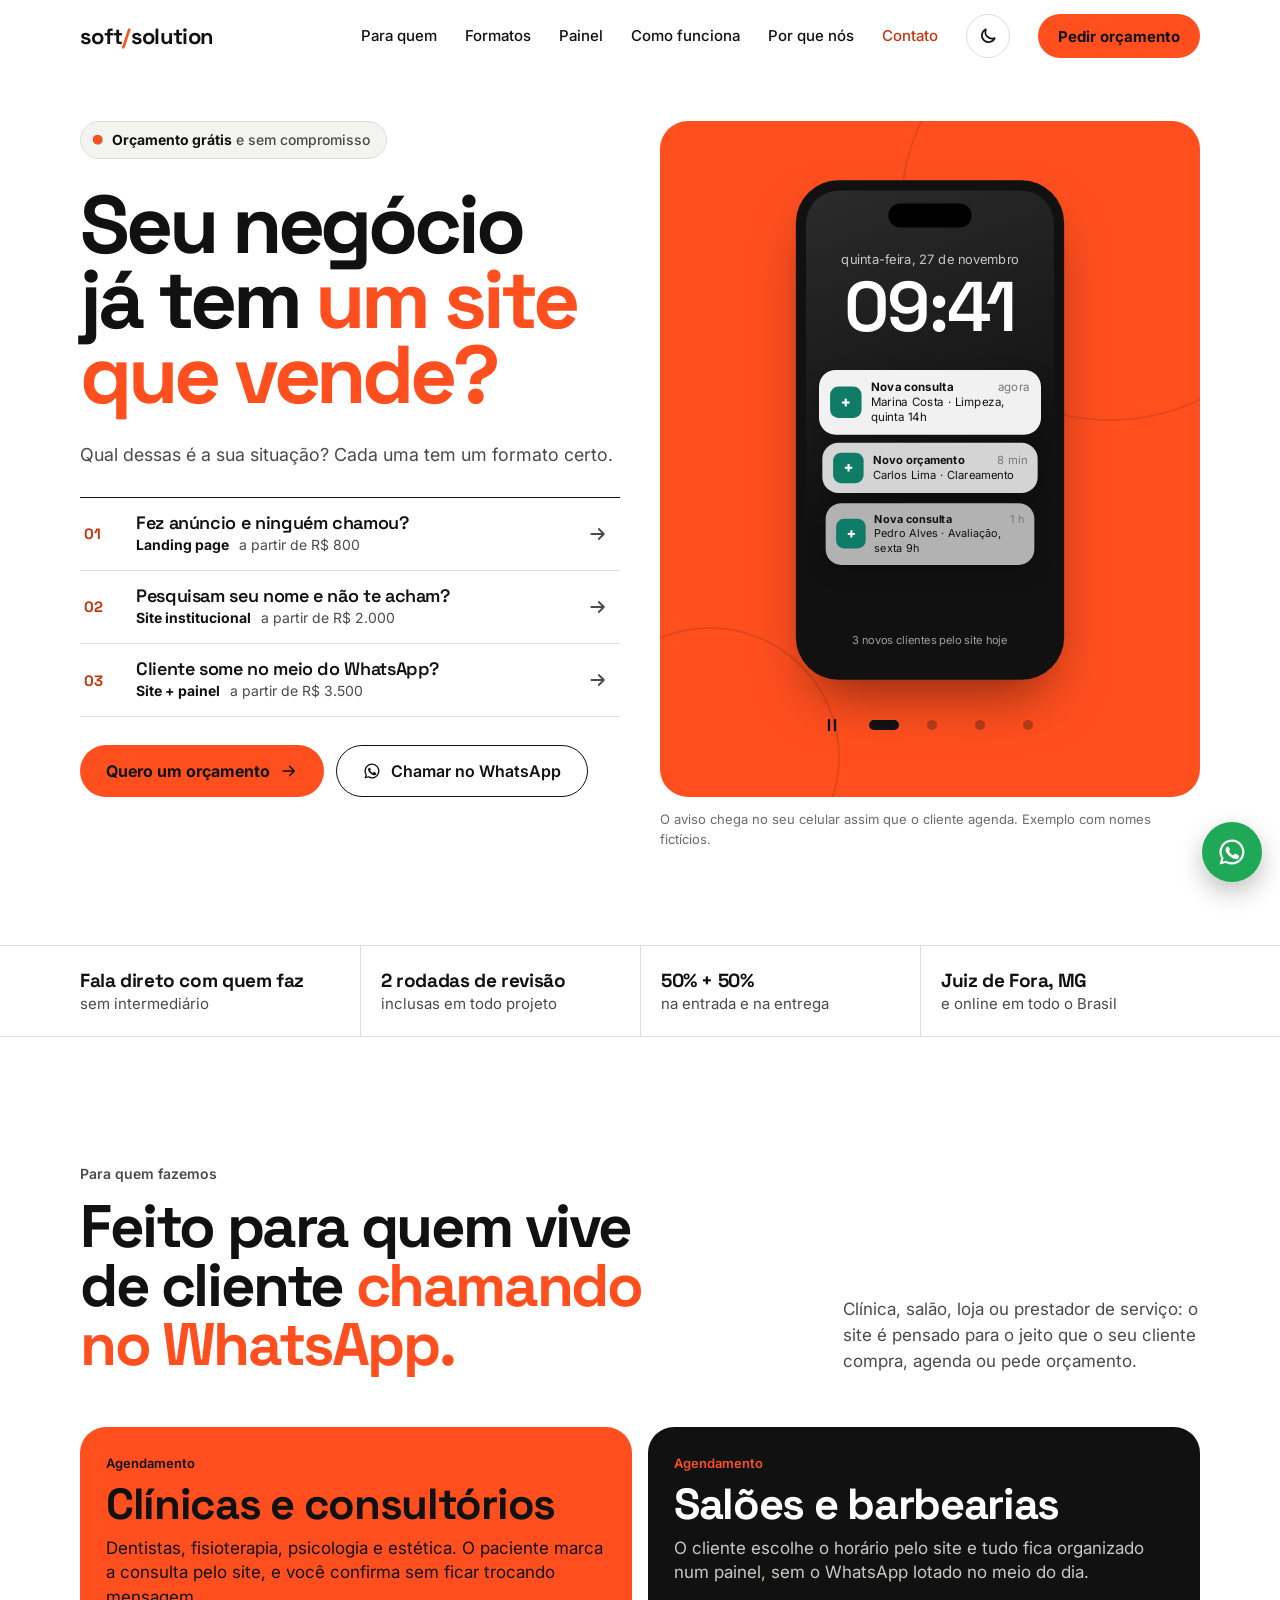
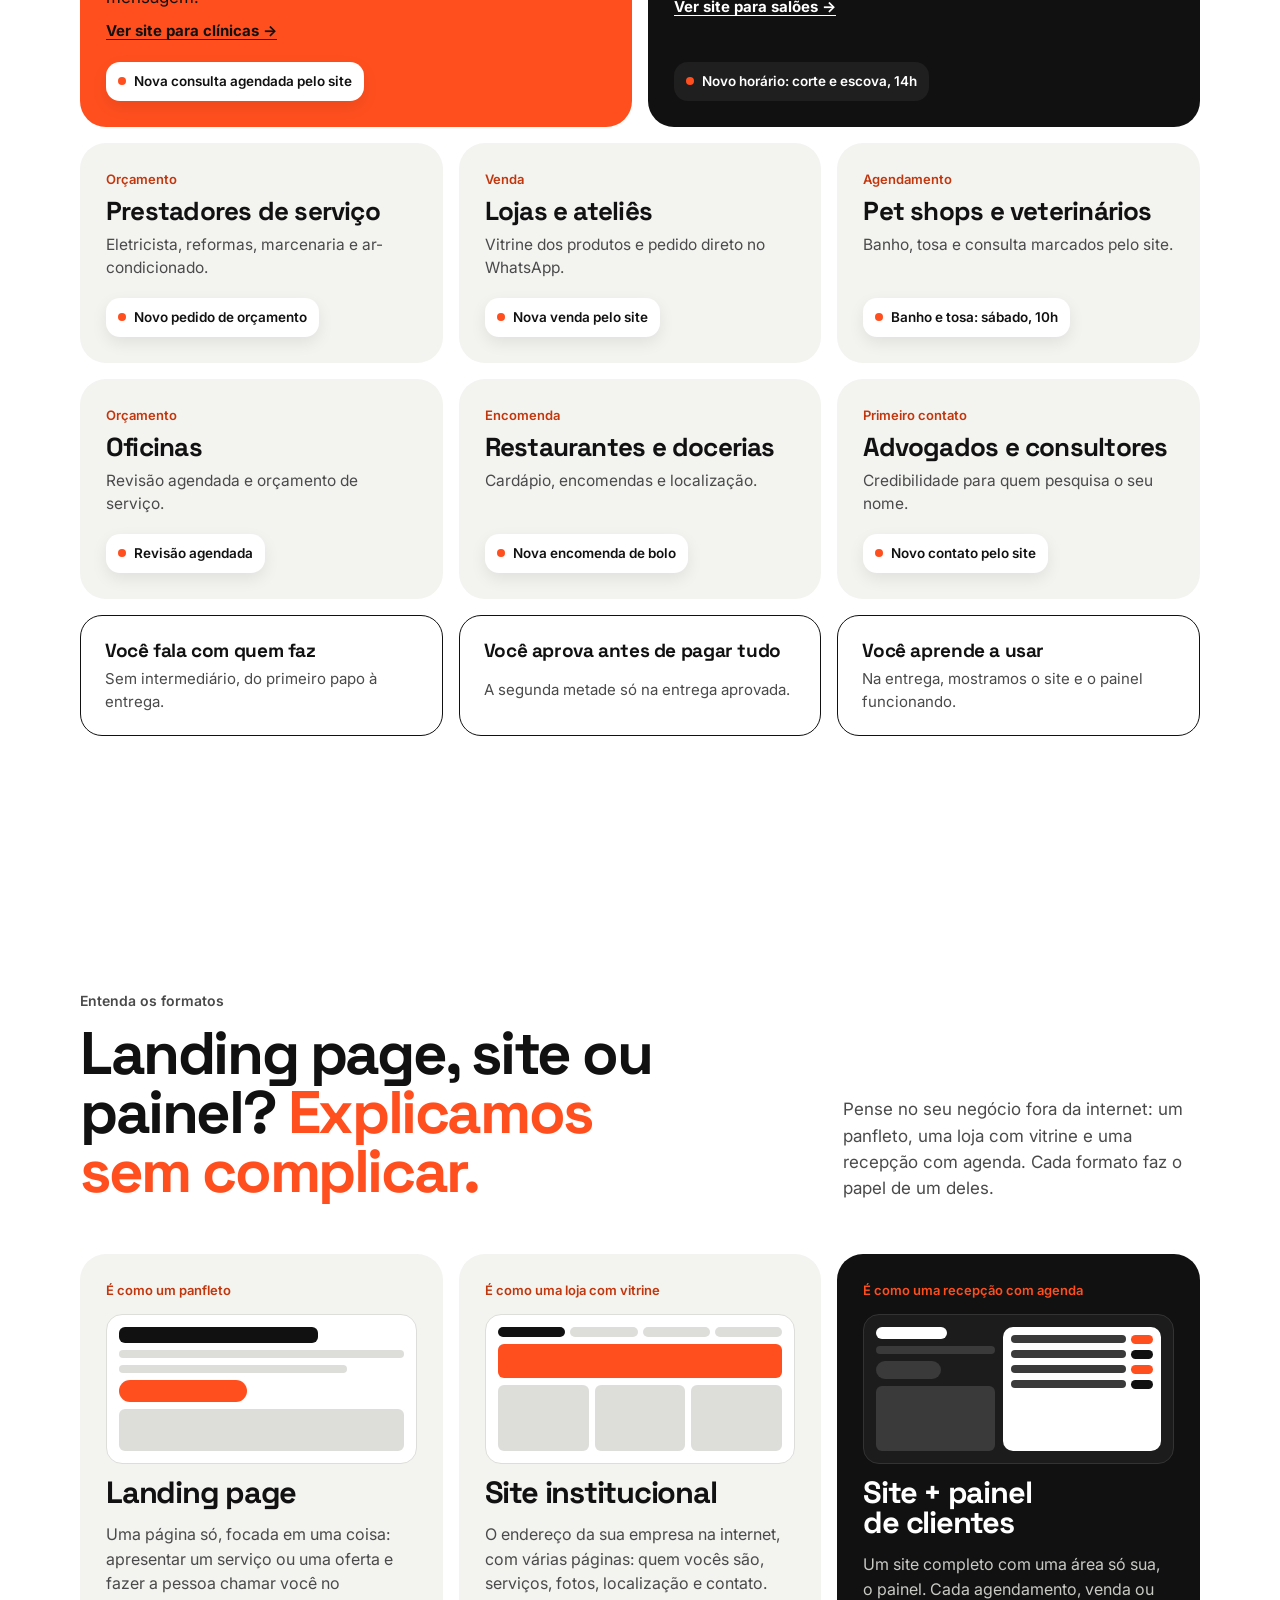
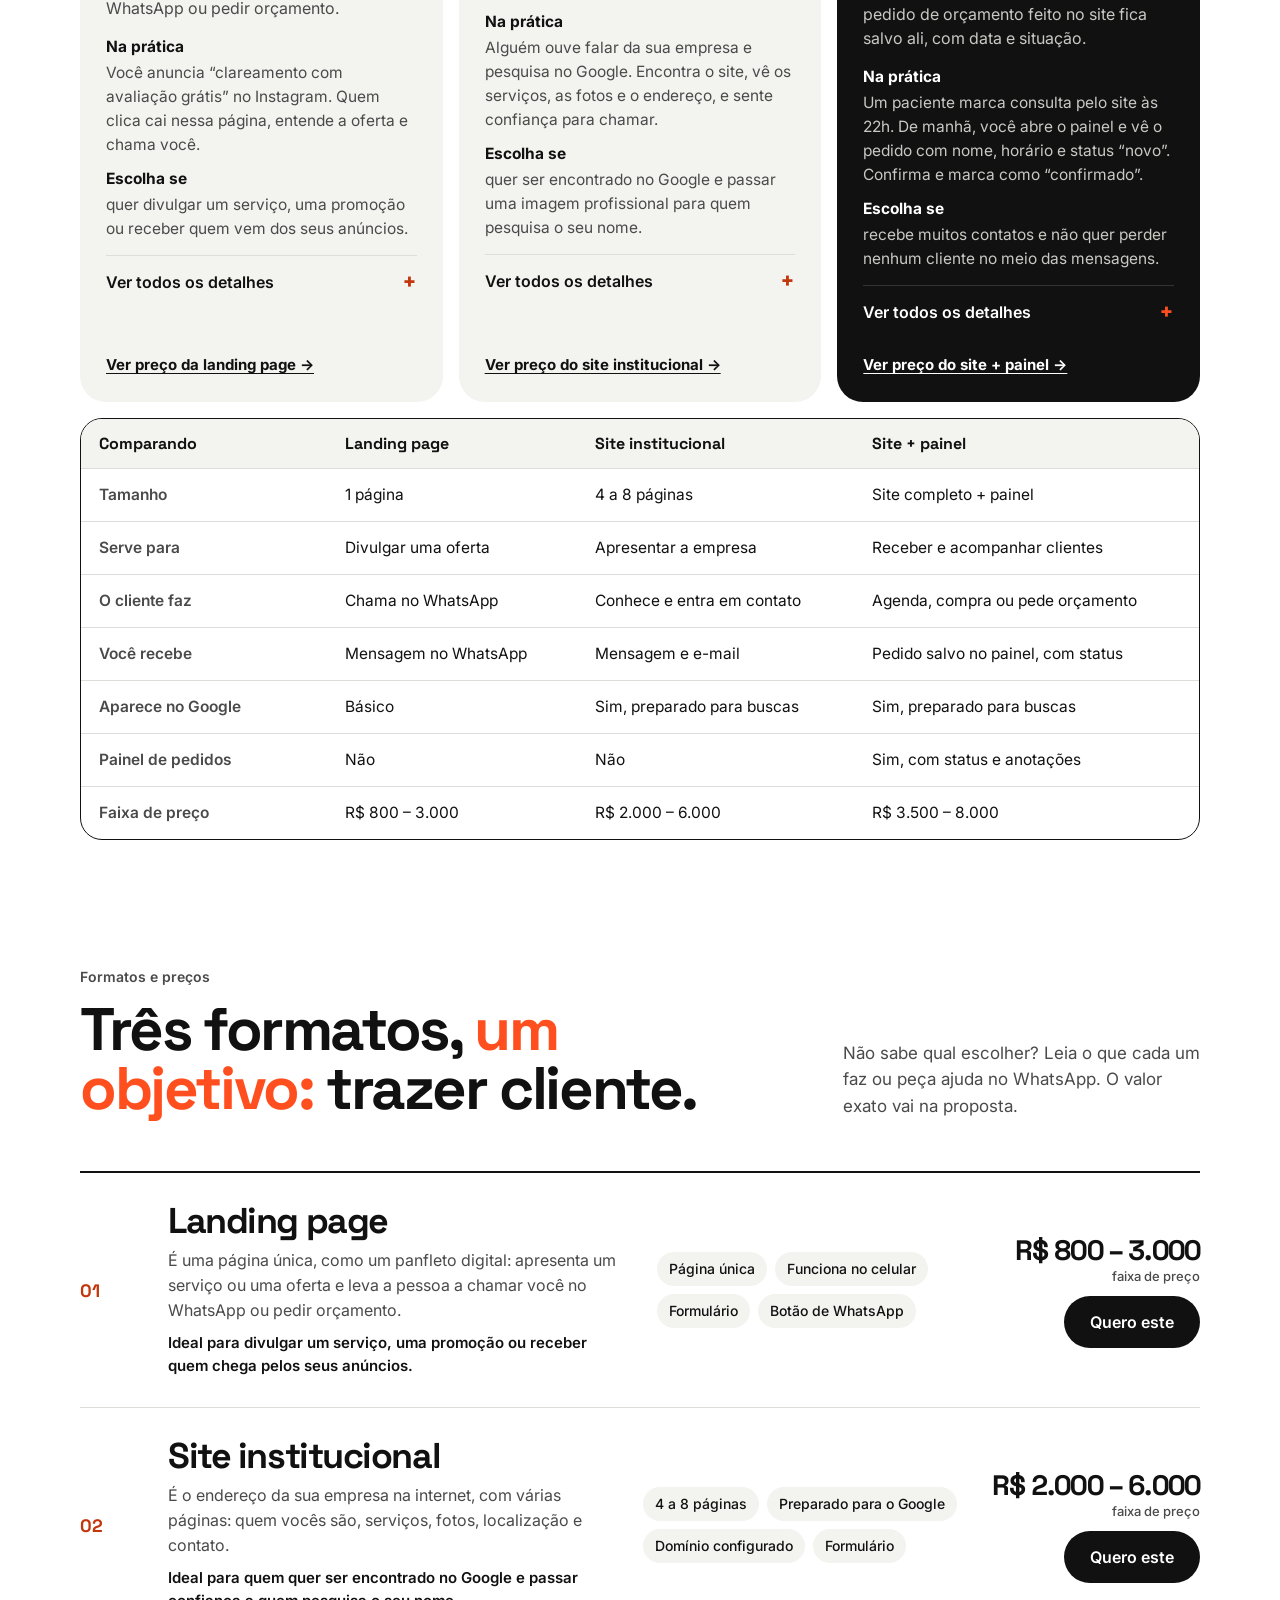
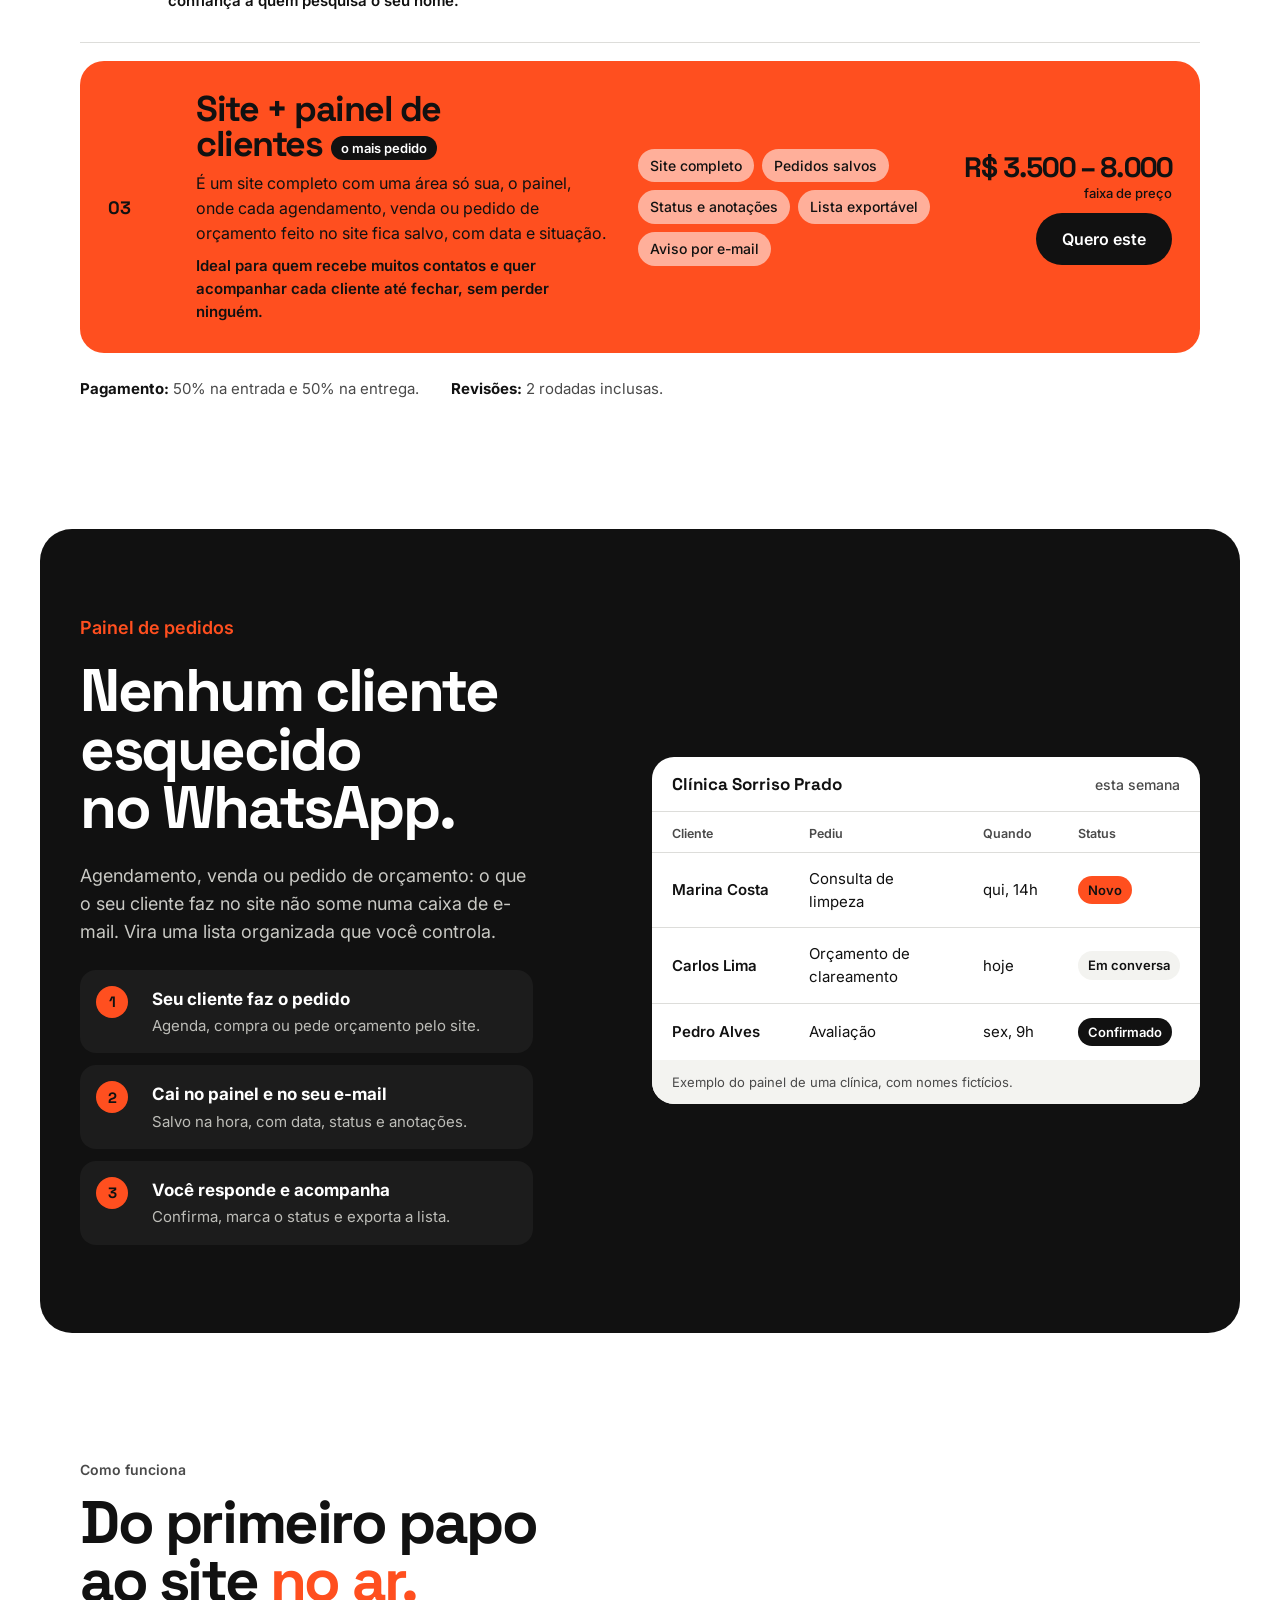
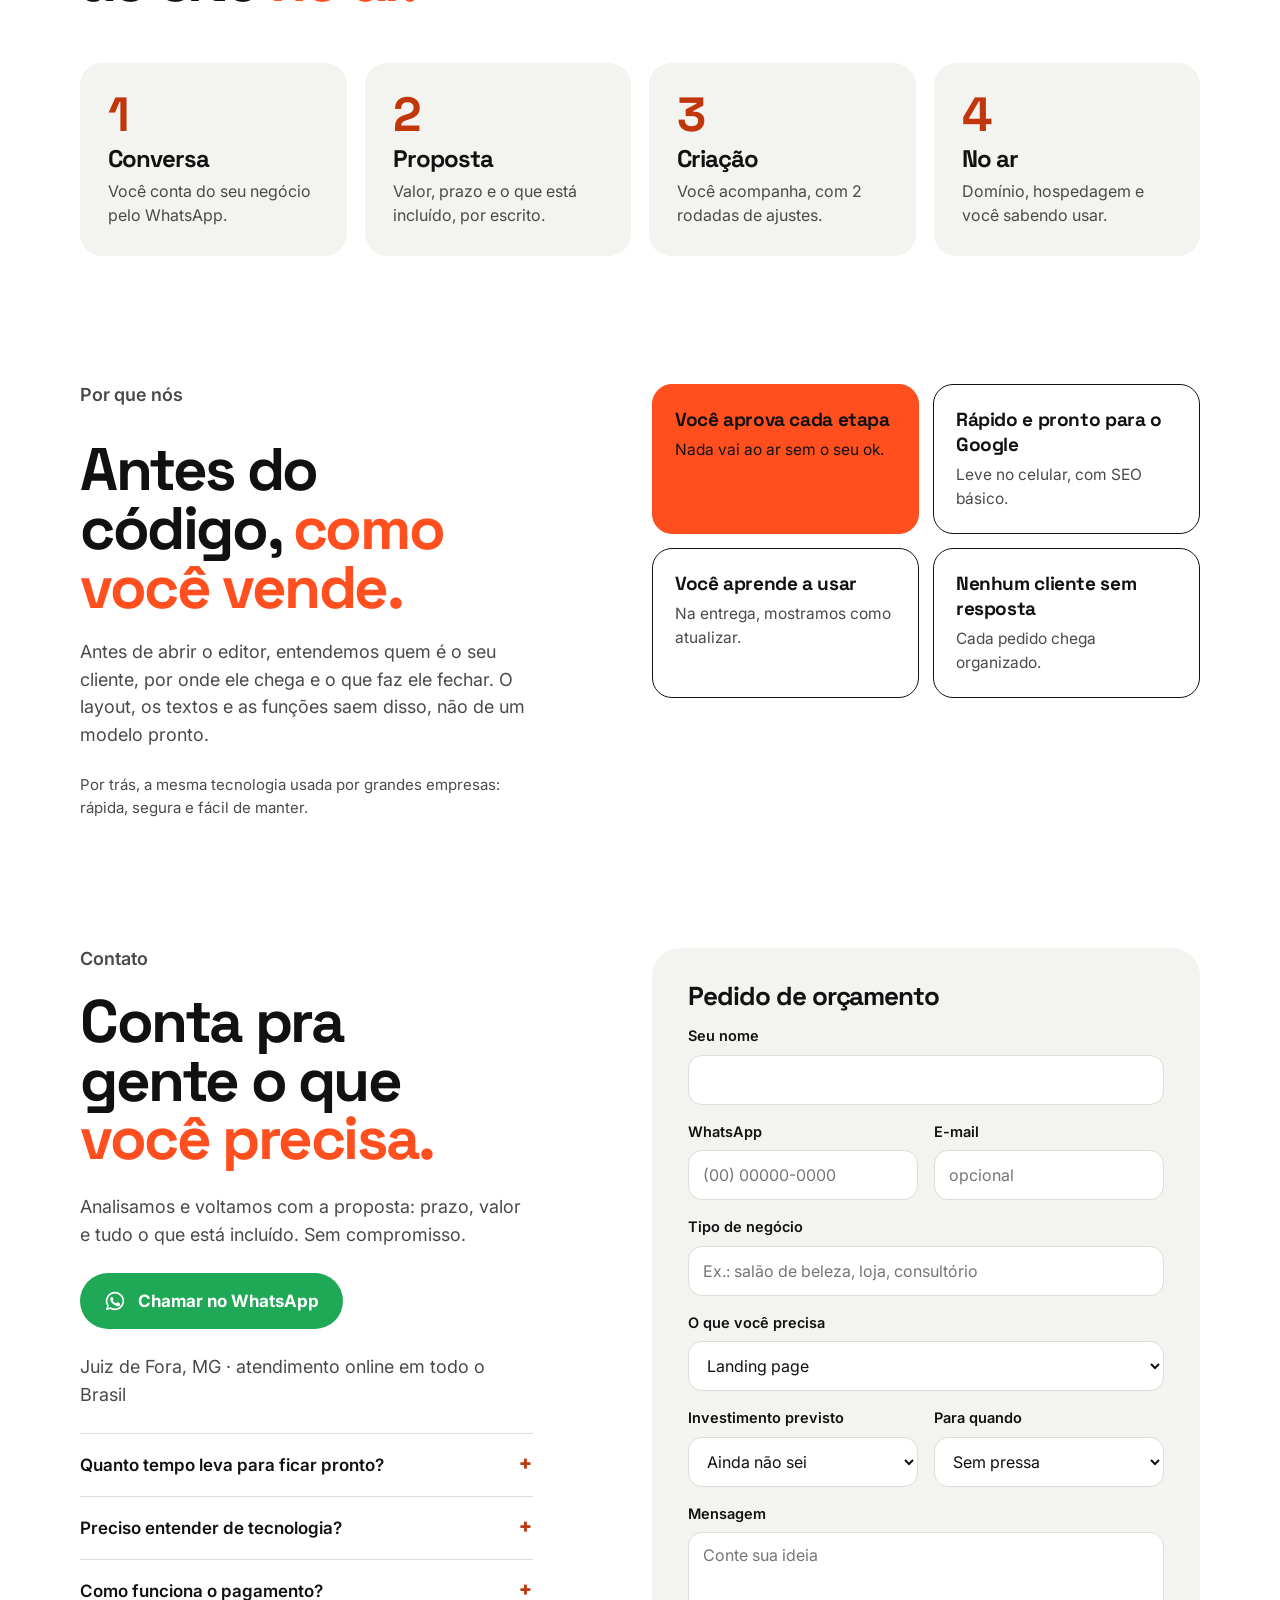
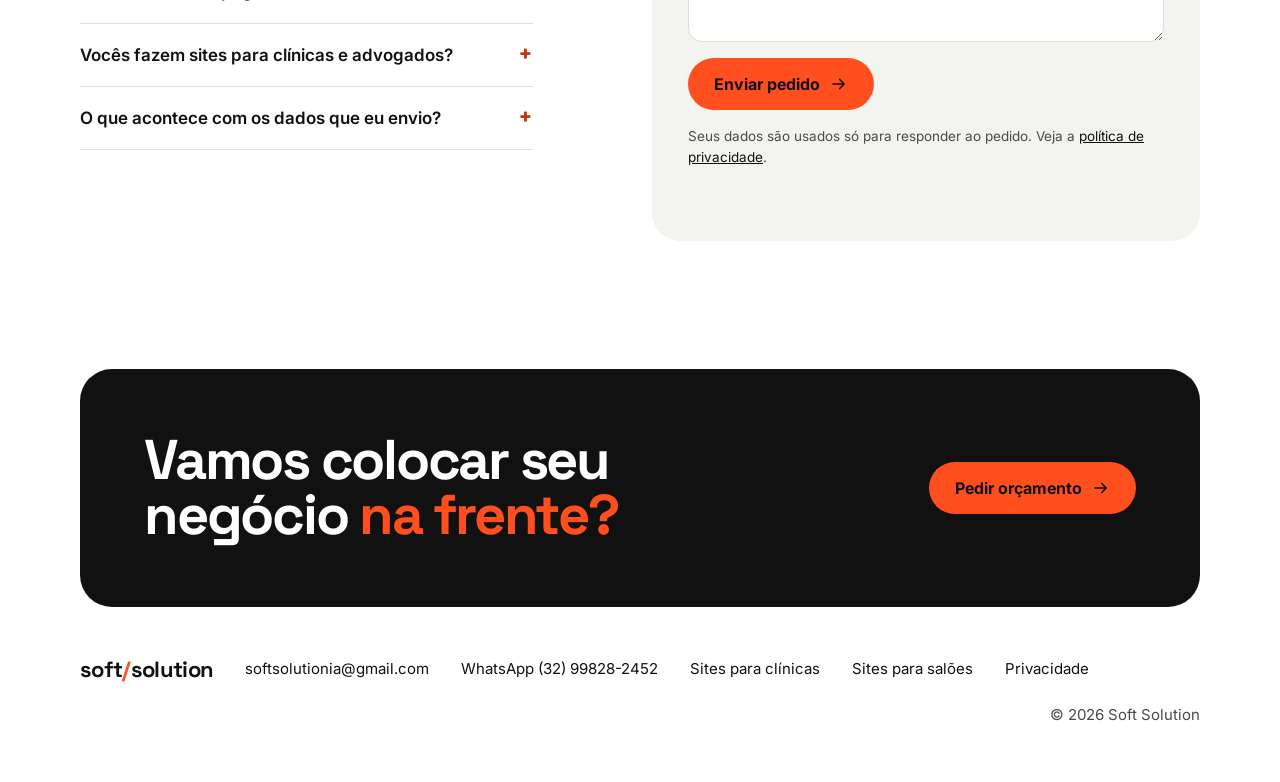
==== commit a96c671e: "Topo: índice editorial de perguntas que abre o formulário com o formato marcado, botão de pausa no c" ====
--- a/index.html
+++ b/index.html
@@ -71,11 +71,13 @@
 .pill .dot{position:relative;width:9px;height:9px;border-radius:50%;background:var(--or);flex:none}
 @media (prefers-reduced-motion:no-preference){.pill .dot::after{content:"";position:absolute;inset:0;border-radius:50%;background:var(--or);animation:ping 1.8s cubic-bezier(0,0,.2,1) infinite}}
 @keyframes ping{75%,100%{transform:scale(2.4);opacity:0}}
-.ask{list-style:none;margin:0;padding:0;display:grid;gap:8px;max-width:560px}
-.ask a{display:flex;flex-direction:column;align-items:flex-start;gap:2px;text-decoration:none;background:var(--soft);border:1px solid var(--line);border-radius:16px;padding:12px 16px;transition:border-color .2s,transform .2s}
-.ask a:hover{border-color:var(--or);transform:translateX(4px)}
-.ask .q{font-weight:600;font-size:16px;color:var(--ink)}
-.ask .a{font-size:14.5px;color:var(--ink2);white-space:nowrap}.ask .a b{color:var(--or-t)}
+.ask{list-style:none;margin:0;padding:0;max-width:580px;border-top:1.5px solid var(--ink)}
+.ask a{display:grid;grid-template-columns:44px 1fr 28px;grid-template-rows:auto auto;column-gap:8px;align-items:center;text-decoration:none;padding:14px 4px;border-bottom:1px solid var(--line);transition:background .2s,padding .25s}
+.ask .n{grid-row:1/3;font:700 15px var(--head);color:var(--or-t);letter-spacing:.02em}
+.ask .q{font:600 18px/1.25 var(--head);letter-spacing:-.02em;color:var(--ink)}
+.ask .a{grid-column:2;font-size:14px;color:var(--ink2);white-space:nowrap}.ask .a b{color:var(--ink);font-weight:700;margin-right:6px}
+.ask .go{grid-row:1/3;grid-column:3;width:20px;height:20px;color:var(--ink2);transition:transform .25s,color .25s}
+.ask a:hover{padding-left:10px}.ask a:hover .go{transform:translateX(4px);color:var(--or)}
 .hero h1{font-size:clamp(44px,6.4vw,86px);line-height:.92;letter-spacing:-.05em}
 .lead{font-size:clamp(17px,1.4vw,19px);color:var(--ink2);max-width:30em}
 .act{display:flex;flex-wrap:wrap;gap:12px}
@@ -90,6 +92,9 @@
 .scene{position:absolute;left:0;top:0;width:480px;height:560px;transform-origin:0 0;transform:scale(var(--k,1));color:#111;font-family:var(--body)}
 .scene p{margin:0}.scene i{font-style:normal}
 .dots{position:relative;z-index:1;display:flex;gap:4px;justify-content:center;margin-top:14px}
+.pause{width:44px;height:44px;border:0;background:none;cursor:pointer;display:grid;place-items:center;color:#111;margin-right:4px}
+.pause svg{width:18px;height:18px}.pause .i-play{display:none}.pause[aria-pressed="true"] .i-play{display:block}.pause[aria-pressed="true"] .i-pause{display:none}
+.pause:focus-visible{outline:3px solid #111;outline-offset:-6px;border-radius:12px}
 .dot{width:44px;height:44px;border:0;background:none;padding:0;cursor:pointer;display:grid;place-items:center}
 .dot::before{content:"";width:10px;height:10px;border-radius:999px;background:rgba(17,17,17,.3);transition:width .3s,background .3s}
 .dot.on::before{width:30px;background:#111}
@@ -333,22 +338,22 @@
   <a class="mark" href="#topo" aria-label="Soft Solution, início">soft<i>/</i>solution</a>
   <div class="links" id="links"><a href="#publicos">Para quem</a><a href="#formatos">Formatos</a><a href="#painel">Painel</a><a href="#como">Como funciona</a><a href="#porque">Por que nós</a><a href="#contato">Contato</a></div>
   <button class="theme" id="tema" type="button" aria-pressed="false" aria-label="Ativar modo escuro"><svg class="moon" viewBox="0 0 24 24" aria-hidden="true"><path d="M20 14.5A8 8 0 0 1 9.5 4a8 8 0 1 0 10.5 10.5z" fill="none" stroke="currentColor" stroke-width="2" stroke-linejoin="round"/></svg><svg class="sun" viewBox="0 0 24 24" aria-hidden="true"><circle cx="12" cy="12" r="4.2" fill="none" stroke="currentColor" stroke-width="2"/><path d="M12 2.5v2.2M12 19.3v2.2M2.5 12h2.2M19.3 12h2.2M5.3 5.3l1.6 1.6M17.1 17.1l1.6 1.6M5.3 18.7l1.6-1.6M17.1 6.9l1.6-1.6" stroke="currentColor" stroke-width="2" stroke-linecap="round"/></svg></button>
-  <a class="btn" href="#contato">Pedir orçamento</a>
+  <a class="btn or" href="#contato">Pedir orçamento</a>
 </div></nav>
 
 <header class="hero" id="topo"><div class="wrap">
   <div class="txt rv">
     <a class="pill" href="#contato"><span class="dot" aria-hidden="true"></span><span><b>Orçamento grátis</b> e sem compromisso</span></a>
     <h1>Seu negócio já tem <span class="hl">um site que vende?</span></h1>
-    <p class="lead">Responda com sinceridade. Para cada resposta, existe um formato certo:</p>
-    <ul class="ask" aria-label="Qual formato é para você">
-      <li><a href="#formatos"><span class="q">Fez anúncio e ninguém chamou?</span><span class="a"><b>Landing page</b> · a partir de R$ 800</span></a></li>
-      <li><a href="#formatos"><span class="q">Pesquisam seu nome e não te acham?</span><span class="a"><b>Site institucional</b> · a partir de R$ 2.000</span></a></li>
-      <li><a href="#formatos"><span class="q">Cliente some no meio do WhatsApp?</span><span class="a"><b>Site + painel</b> · a partir de R$ 3.500</span></a></li>
-    </ul>
+    <p class="lead">Qual dessas é a sua situação? Cada uma tem um formato certo.</p>
+    <ol class="ask" aria-label="Escolha o formato pela sua situação">
+      <li><a href="#contato" data-fmt="Landing page"><span class="n">01</span><span class="q">Fez anúncio e ninguém chamou?</span><span class="a"><b>Landing page</b> a partir de R$ 800</span><svg class="go" aria-hidden="true"><use href="#arrow"/></svg></a></li>
+      <li><a href="#contato" data-fmt="Site institucional"><span class="n">02</span><span class="q">Pesquisam seu nome e não te acham?</span><span class="a"><b>Site institucional</b> a partir de R$ 2.000</span><svg class="go" aria-hidden="true"><use href="#arrow"/></svg></a></li>
+      <li><a href="#contato" data-fmt="Site com leads e painel"><span class="n">03</span><span class="q">Cliente some no meio do WhatsApp?</span><span class="a"><b>Site + painel</b> a partir de R$ 3.500</span><svg class="go" aria-hidden="true"><use href="#arrow"/></svg></a></li>
+    </ol>
     <div class="act">
       <a class="btn or" href="#contato">Quero um orçamento <svg aria-hidden="true"><use href="#arrow"/></svg></a>
-      <a class="btn ghost" href="#formatos">Ver preços</a>
+      <a class="btn ghost" href="https://wa.me/5532998282452?text=Ol%C3%A1!%20Vim%20pelo%20site%20e%20quero%20um%20or%C3%A7amento." target="_blank" rel="noopener"><svg aria-hidden="true"><use href="#wa"/></svg>Chamar no WhatsApp</a>
     </div>
   </div>
   <div class="stage rv" role="region" aria-roledescription="carrossel" aria-label="Exemplos de uma clínica recebendo clientes pelo site">
@@ -385,7 +390,7 @@
    <div style="background:#FF4F1F;border-radius:14px;padding:12px"><p style="font:700 30px var(--head)">0</p><p style="font-size:12px">cliente esquecido</p></div></div>
   <div style="padding:0 20px 8px;font-size:13px"><div style="display:grid;grid-template-columns:1fr auto;padding:11px 0;border-top:1px solid #E6E6E2"><div><b>Marina Costa</b><br><span style="color:#666">Limpeza · qui, 14h</span></div><span style="align-self:center;background:#FF4F1F;font-weight:700;border-radius:999px;padding:4px 10px;font-size:12px">Novo</span></div><div style="display:grid;grid-template-columns:1fr auto;padding:11px 0;border-top:1px solid #E6E6E2"><div><b>Carlos Lima</b><br><span style="color:#666">Orçamento de clareamento</span></div><span style="align-self:center;background:#F3F3F0;font-weight:700;border-radius:999px;padding:4px 10px;font-size:12px">Em conversa</span></div><div style="display:grid;grid-template-columns:1fr auto;padding:11px 0;border-top:1px solid #E6E6E2"><div><b>Pedro Alves</b><br><span style="color:#666">Avaliação · sex, 9h</span></div><span style="align-self:center;background:#111;color:#fff;font-weight:700;border-radius:999px;padding:4px 10px;font-size:12px">Confirmado</span></div></div></div>
  <div style="position:absolute;right:4px;top:22px;background:#111;color:#fff;border-radius:16px;padding:12px 14px;display:flex;gap:10px;align-items:center;font-size:13px;box-shadow:0 14px 30px rgba(0,0,0,.35)"><i style="width:9px;height:9px;border-radius:50%;background:#FF4F1F"></i><span><b>Nova consulta</b> · agora</span></div></div></div></div></div>
-    <div class="dots"><button type="button" class="dot on" aria-label="Mostrar exemplo 1: Notificações" aria-current="true"></button><button type="button" class="dot" aria-label="Mostrar exemplo 2: Site e painel"></button><button type="button" class="dot" aria-label="Mostrar exemplo 3: Passo a passo"></button><button type="button" class="dot" aria-label="Mostrar exemplo 4: Resultados"></button></div>
+    <div class="dots"><button type="button" class="pause" aria-label="Pausar troca automática" aria-pressed="false"><svg viewBox="0 0 24 24" aria-hidden="true"><path class="i-pause" d="M8 5v14M16 5v14" stroke="currentColor" stroke-width="3" stroke-linecap="round"/><path class="i-play" d="M8 5l11 7-11 7z" fill="currentColor"/></svg></button><button type="button" class="dot on" aria-label="Mostrar exemplo 1: Notificações" aria-current="true"></button><button type="button" class="dot" aria-label="Mostrar exemplo 2: Site e painel"></button><button type="button" class="dot" aria-label="Mostrar exemplo 3: Passo a passo"></button><button type="button" class="dot" aria-label="Mostrar exemplo 4: Resultados"></button></div>
   </div>
   <p class="note" id="carcap" data-caps="O aviso chega no seu celular assim que o cliente agenda.|O cliente agenda no site e o pedido cai no seu painel.|Do site ao WhatsApp: nenhum cliente fica sem resposta.|Você vê quantos pedidos chegaram e quantos viraram consulta." aria-live="polite">O aviso chega no seu celular assim que o cliente agenda. Exemplo com nomes fictícios.</p>
 </div></header>
@@ -692,7 +697,7 @@
   const cap=document.getElementById("carcap"), caps=cap.dataset.caps.split("|");
   const fit=()=>car.style.setProperty("--k",car.clientWidth/480);
   fit(); if(window.ResizeObserver) new ResizeObserver(fit).observe(car); else addEventListener("resize",fit);
-  let i=0, timer=null, paused=false;
+  let i=0, timer=null, paused=false, stopped=false; const pb=stage.querySelector(".pause");
   const reduce=matchMedia("(prefers-reduced-motion: reduce)").matches;
   function go(n,user){
     const prev=i; i=(n+slides.length)%slides.length; if(prev===i) return;
@@ -701,7 +706,9 @@
     cap.textContent=caps[i]+" Exemplo com nomes fictícios.";
     if(user) restart();
   }
-  function restart(){clearInterval(timer); if(!reduce&&!paused) timer=setInterval(()=>go(i+1),6000);}
+  function restart(){clearInterval(timer); if(!reduce&&!paused&&!stopped) timer=setInterval(()=>go(i+1),6000);}
+  if(reduce){stopped=true;pb.setAttribute("aria-pressed","true");pb.setAttribute("aria-label","Retomar troca automática");}
+  pb.addEventListener("click",()=>{stopped=!stopped;pb.setAttribute("aria-pressed",stopped?"true":"false");pb.setAttribute("aria-label",stopped?"Retomar troca automática":"Pausar troca automática");if(stopped)clearInterval(timer);else{paused=false;restart();}});
   dots.forEach((d,k)=>d.addEventListener("click",()=>go(k,true)));
   stage.addEventListener("mouseenter",()=>{paused=true;clearInterval(timer)});
   stage.addEventListener("mouseleave",()=>{paused=false;restart()});
@@ -713,6 +720,12 @@
   car.addEventListener("pointerup",e=>{if(x0===null)return;const dx=e.clientX-x0;x0=null;if(Math.abs(dx)>40)go(i+(dx<0?1:-1),true)});
   restart();
 })();
+
+/* perguntas do topo: abrem o formulário com o formato marcado */
+document.querySelectorAll(".ask a[data-fmt]").forEach(a=>a.addEventListener("click",()=>{
+  const sel=document.getElementById("ft"); if(sel){[...sel.options].forEach(o=>{if((o.value||o.text)===a.dataset.fmt)sel.value=o.value||o.text});}
+  setTimeout(()=>{const n=document.getElementById("fn"); if(n) n.focus({preventScroll:true});},600);
+}));
 </script>
 </body>
 </html>
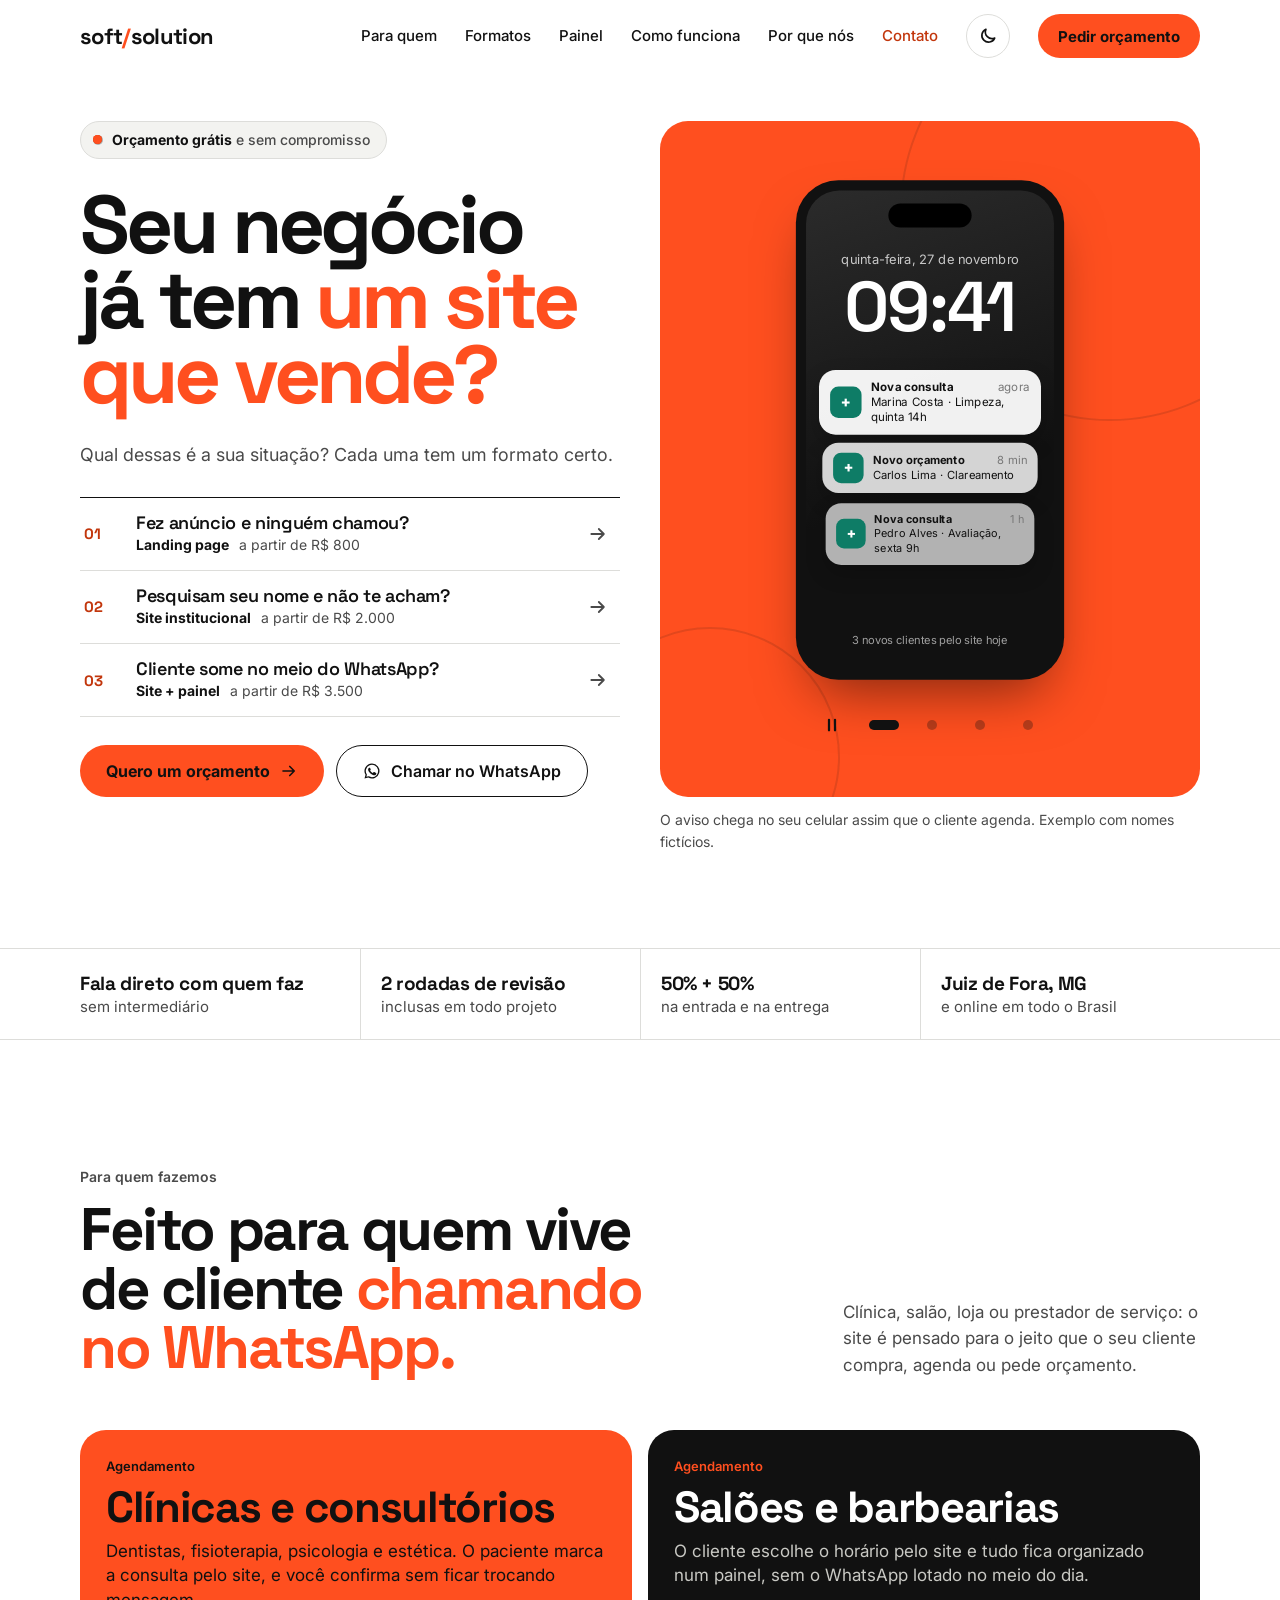
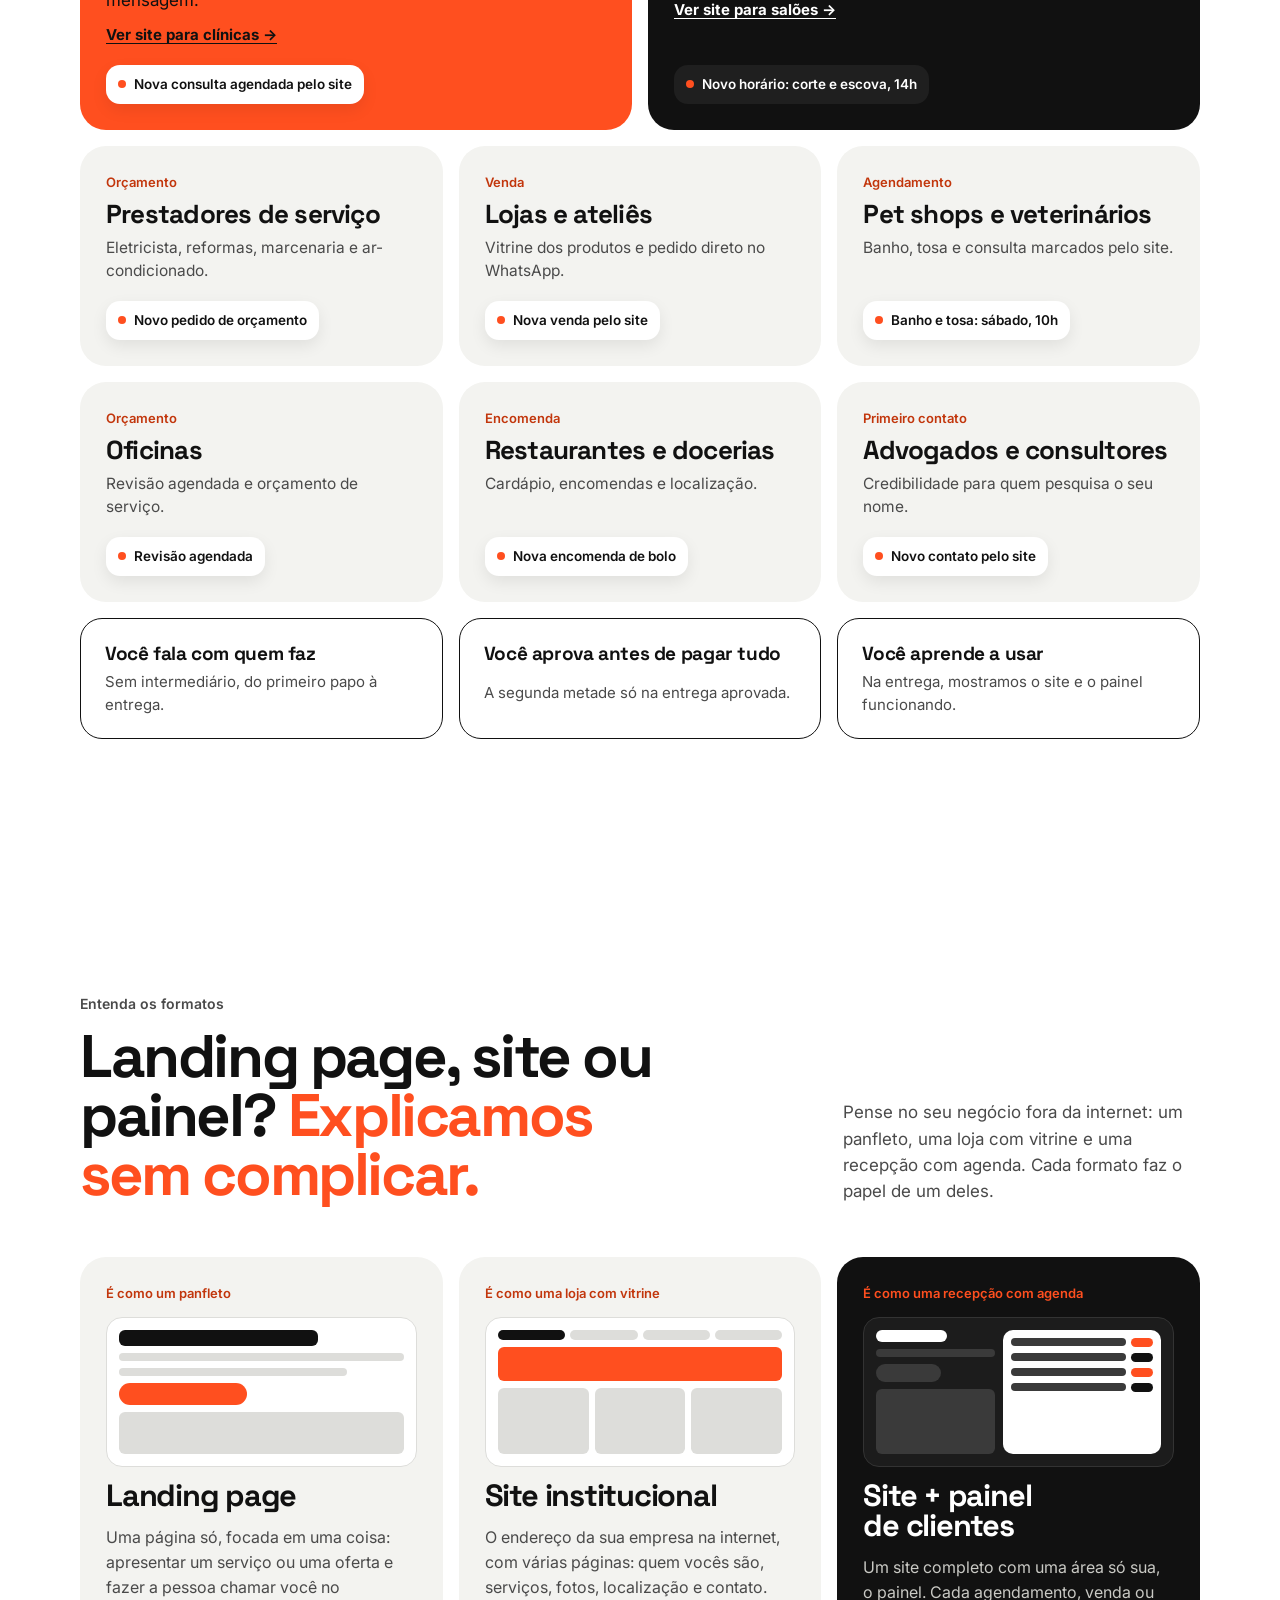
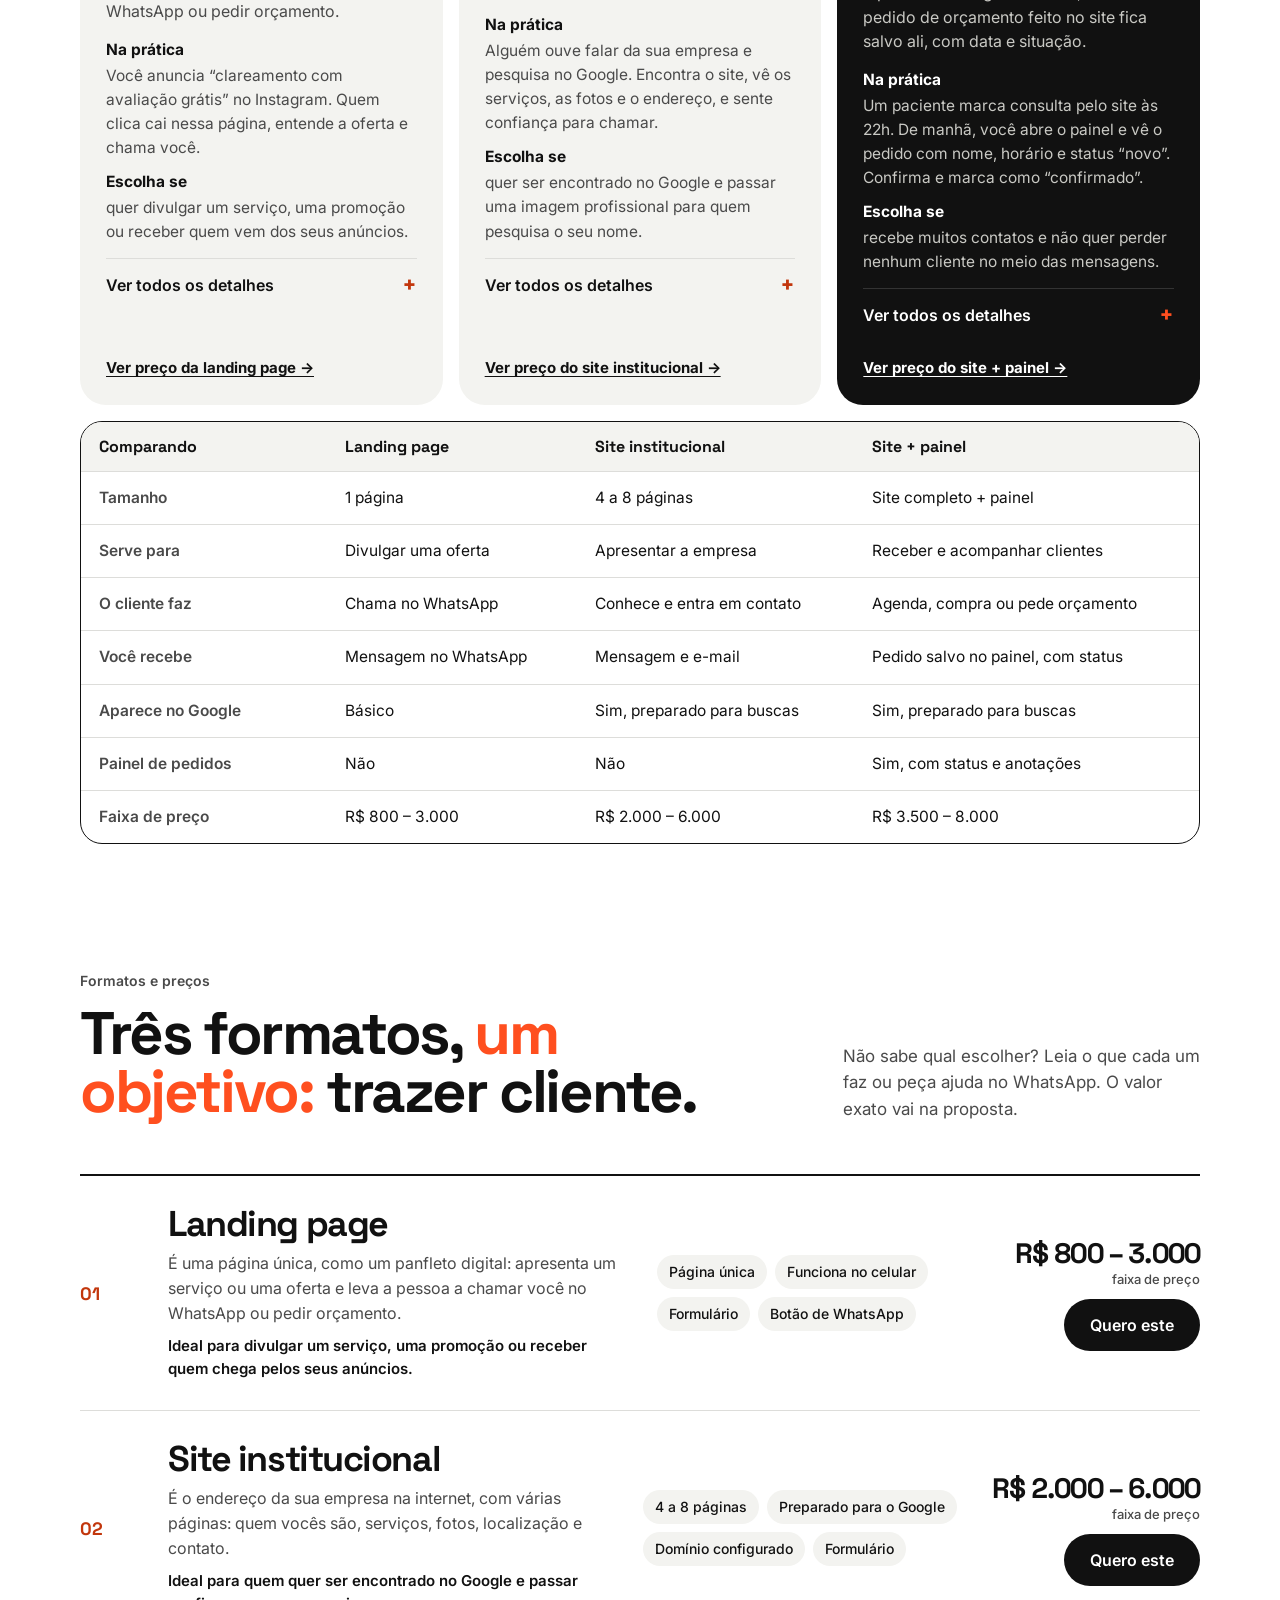
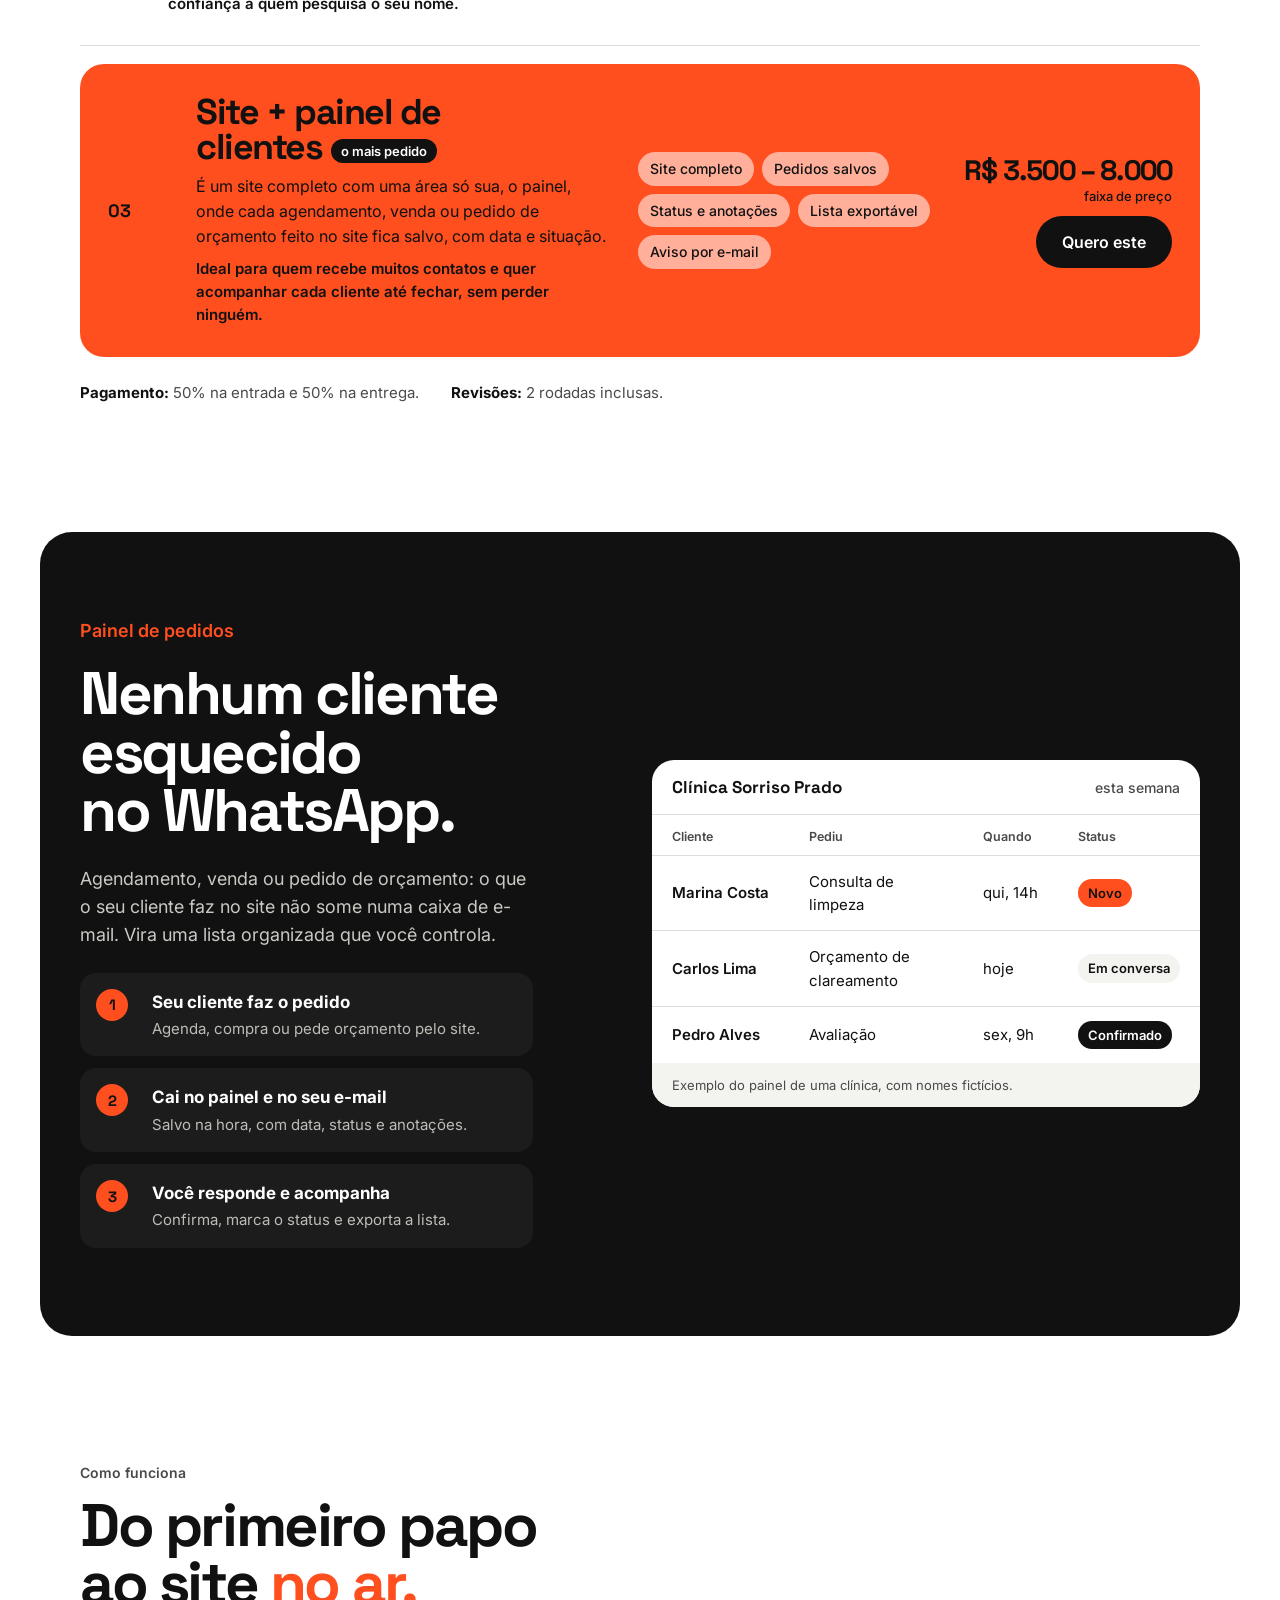
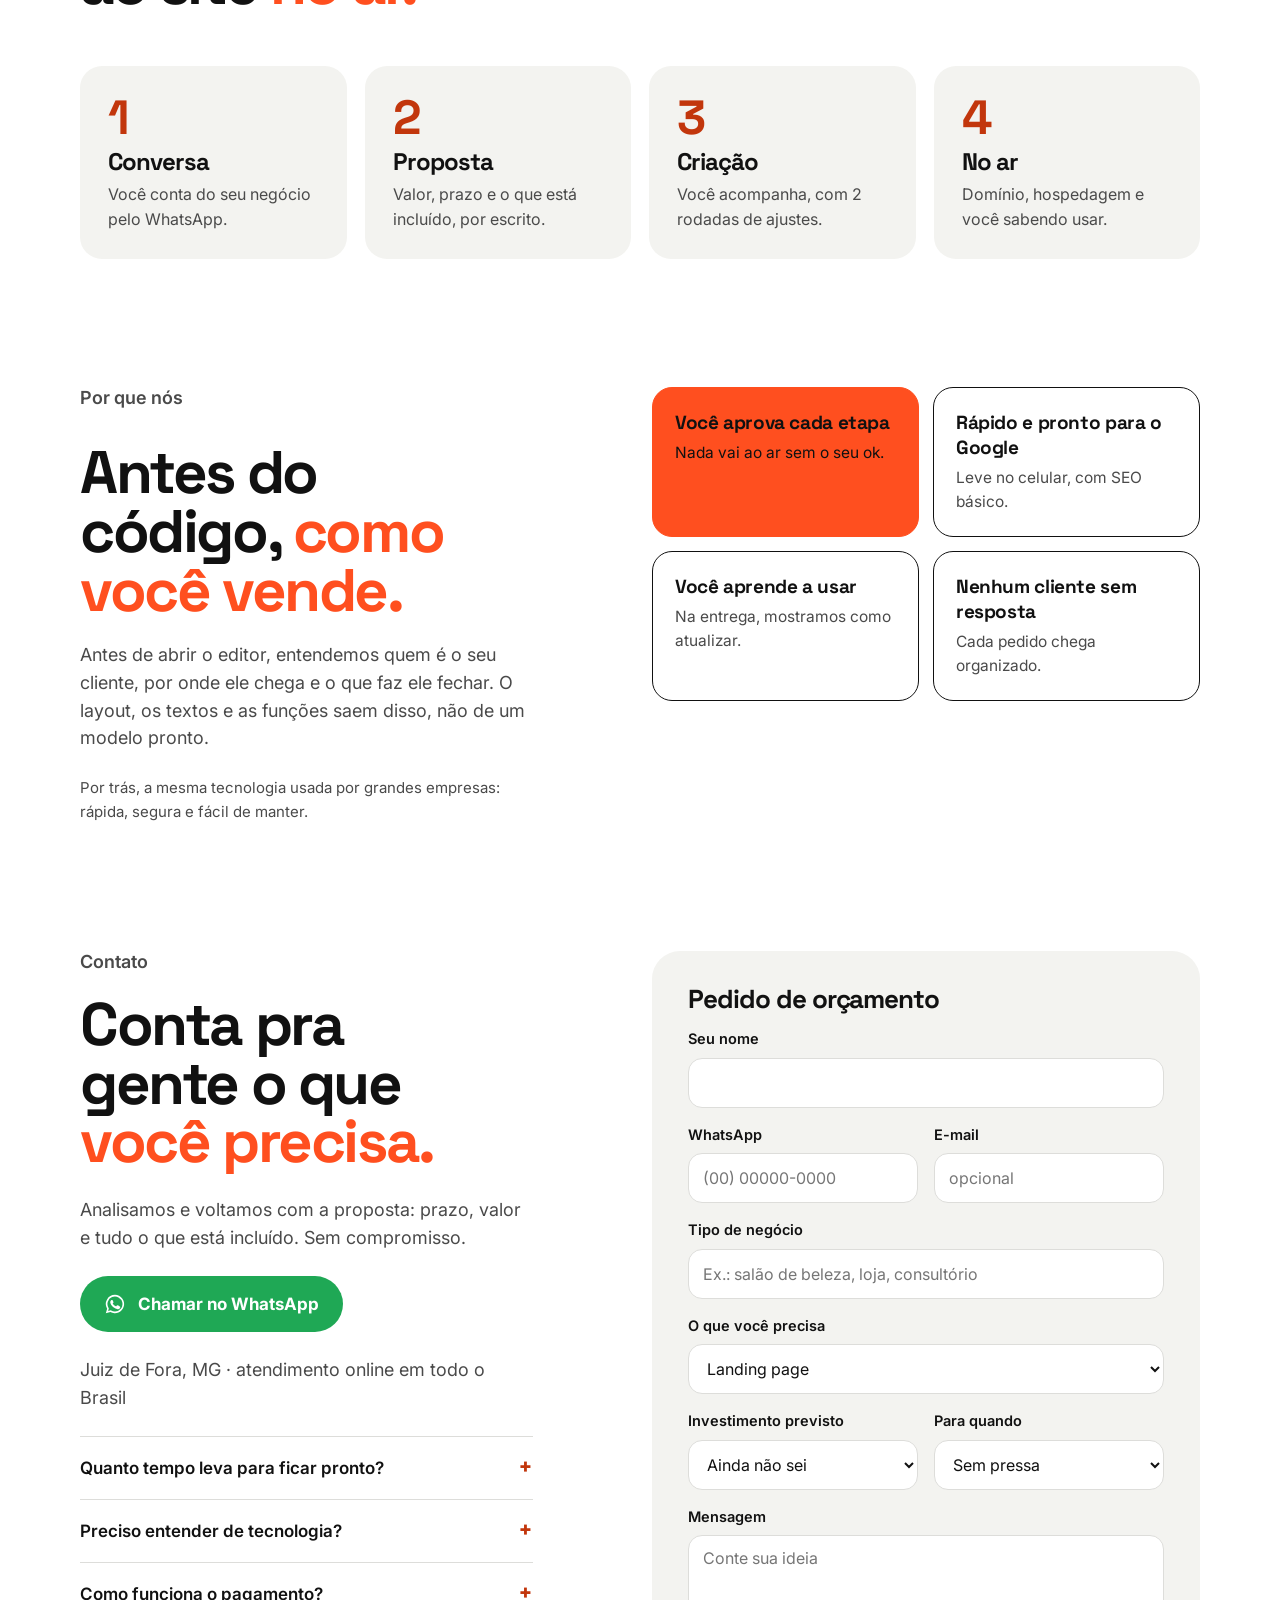
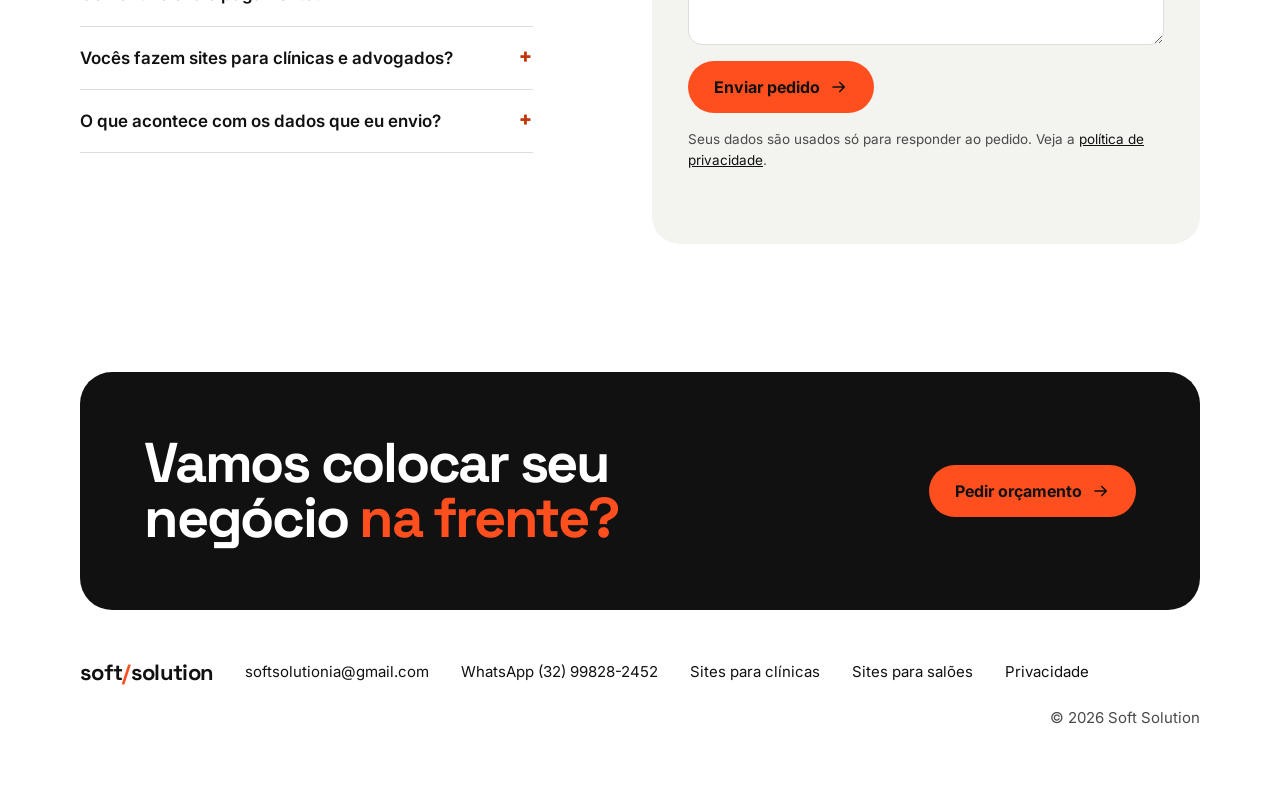
==== commit 9d8bbd8f: "Topo: botão flutuante do WhatsApp aparece só depois do topo; legenda do carrossel maior e com contra" ====
--- a/index.html
+++ b/index.html
@@ -100,7 +100,7 @@
 .dot.on::before{width:30px;background:#111}
 .dot:focus-visible{outline:3px solid #111;outline-offset:-6px;border-radius:12px}
 .stage{flex-direction:column}
-.note{grid-column:7/13;margin-top:-28px;font-size:13px;color:#6B6B6B}
+.note{grid-column:7/13;margin-top:-28px;font-size:14px;color:var(--ink2)}
 
 /* faixa de fatos */
 .facts{border-top:1px solid var(--line);border-bottom:1px solid var(--line)}
@@ -266,7 +266,8 @@
 footer a{text-decoration:none;color:var(--ink);min-height:44px;display:inline-flex;align-items:center}footer a:hover{color:var(--or-t)}
 footer .r{margin-left:auto}
 
-.fab{position:fixed;right:18px;bottom:18px;z-index:50;width:60px;height:60px;border-radius:50%;background:var(--wa);color:#fff;display:grid;place-items:center;box-shadow:0 10px 24px rgba(17,17,17,.25);transition:transform .2s}
+.fab{position:fixed;right:18px;bottom:18px;z-index:50;width:60px;height:60px;border-radius:50%;background:var(--wa);color:#fff;display:grid;place-items:center;box-shadow:0 10px 24px rgba(17,17,17,.25);transition:transform .25s,opacity .25s}
+.fab.away{opacity:0;transform:scale(.6);pointer-events:none;visibility:hidden}
 .fab:hover{transform:scale(1.06)}.fab svg{width:30px;height:30px}
 
 @media (prefers-reduced-motion:no-preference){
@@ -579,7 +580,7 @@
   <span class="r">© 2026 Soft Solution</span>
 </div></footer>
 
-<a class="fab" href="https://wa.me/5532998282452?text=Ol%C3%A1!%20Vi%20seu%20site%20e%20quero%20um%20or%C3%A7amento." target="_blank" rel="noopener" aria-label="Falar no WhatsApp"><svg aria-hidden="true"><use href="#wa"/></svg></a>
+<a class="fab away" href="https://wa.me/5532998282452?text=Ol%C3%A1!%20Vi%20seu%20site%20e%20quero%20um%20or%C3%A7amento." target="_blank" rel="noopener" aria-label="Falar no WhatsApp"><svg aria-hidden="true"><use href="#wa"/></svg></a>
 
 <script src="assets/tema.js" defer></script>
 <script src="config.js"></script>
@@ -726,6 +727,11 @@
   const sel=document.getElementById("ft"); if(sel){[...sel.options].forEach(o=>{if((o.value||o.text)===a.dataset.fmt)sel.value=o.value||o.text});}
   setTimeout(()=>{const n=document.getElementById("fn"); if(n) n.focus({preventScroll:true});},600);
 }));
+
+/* botão flutuante do WhatsApp: some no topo (que já tem o botão) e aparece ao rolar */
+(function(){const fab=document.querySelector(".fab"),hero=document.querySelector(".hero");
+  if(!fab||!hero||!("IntersectionObserver" in window)){fab&&fab.classList.remove("away");return;}
+  new IntersectionObserver(([e])=>fab.classList.toggle("away",e.isIntersecting),{threshold:.25}).observe(hero);})();
 </script>
 </body>
 </html>
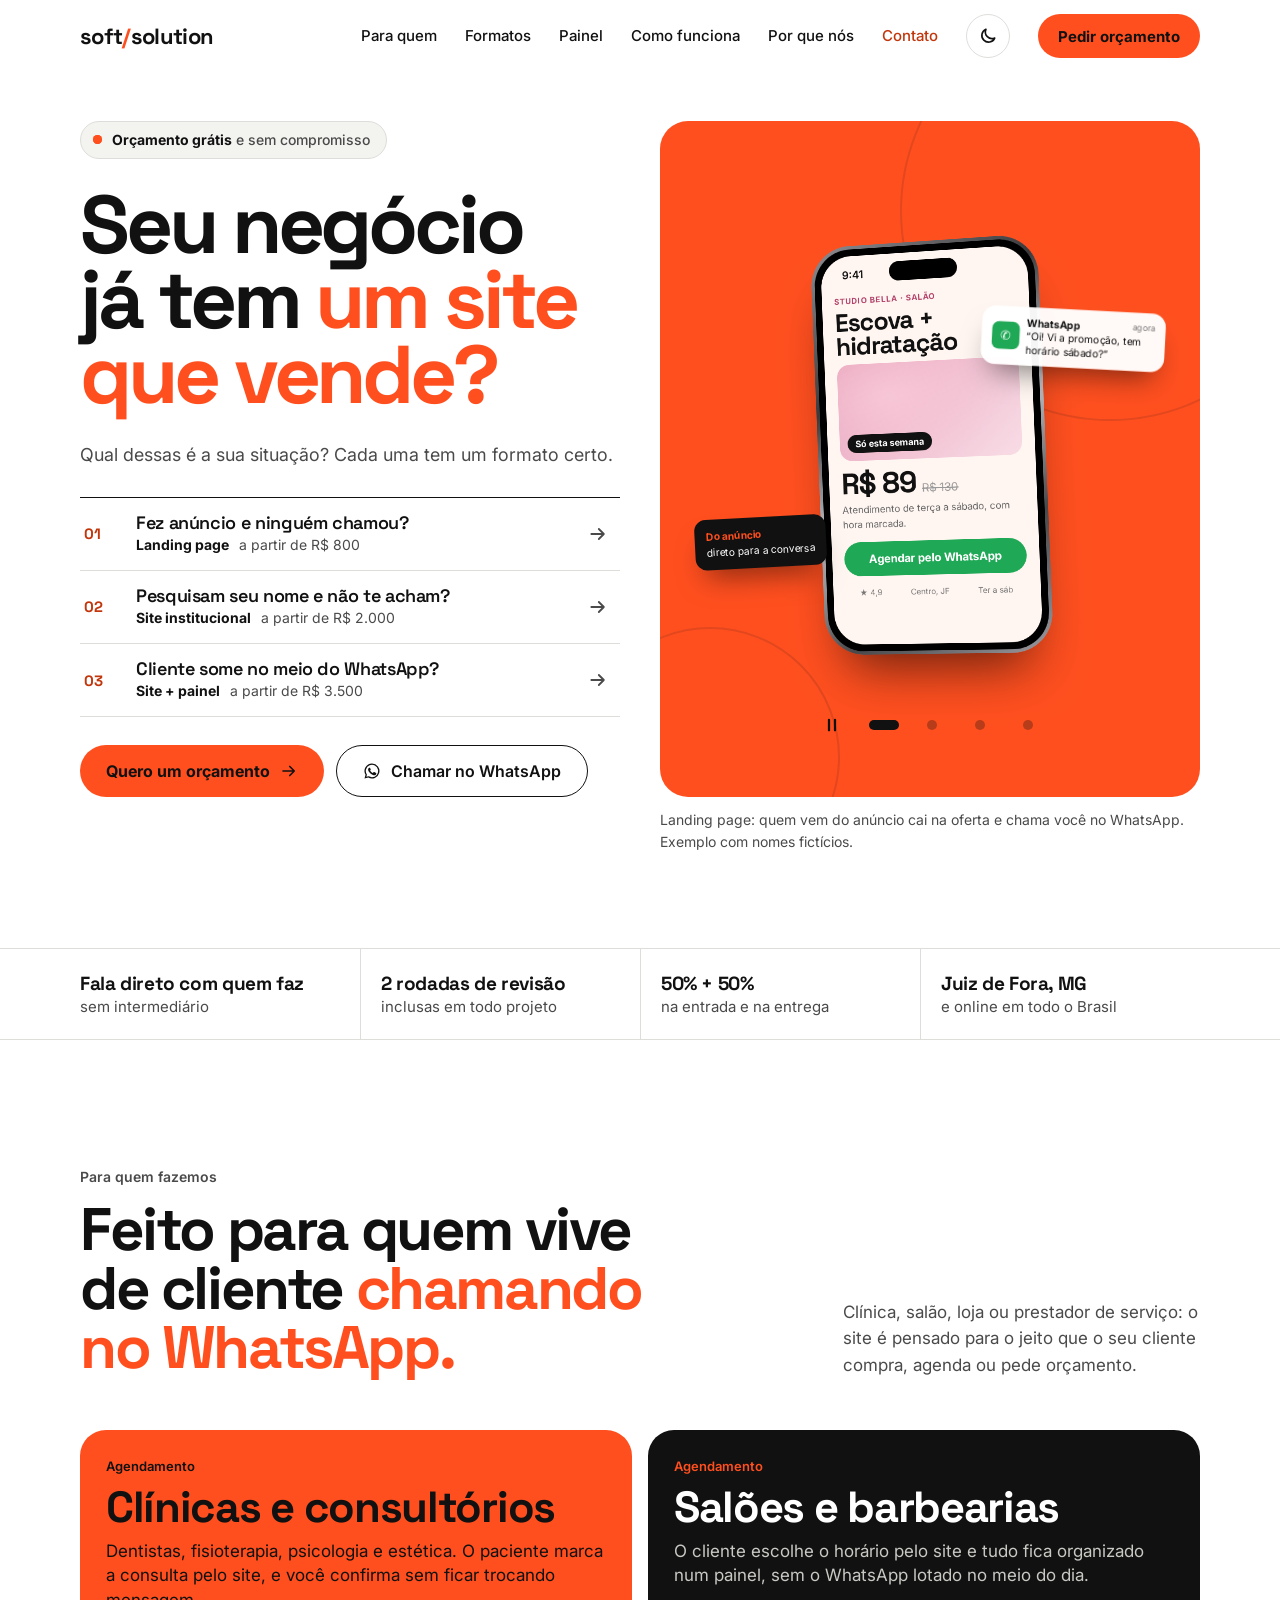
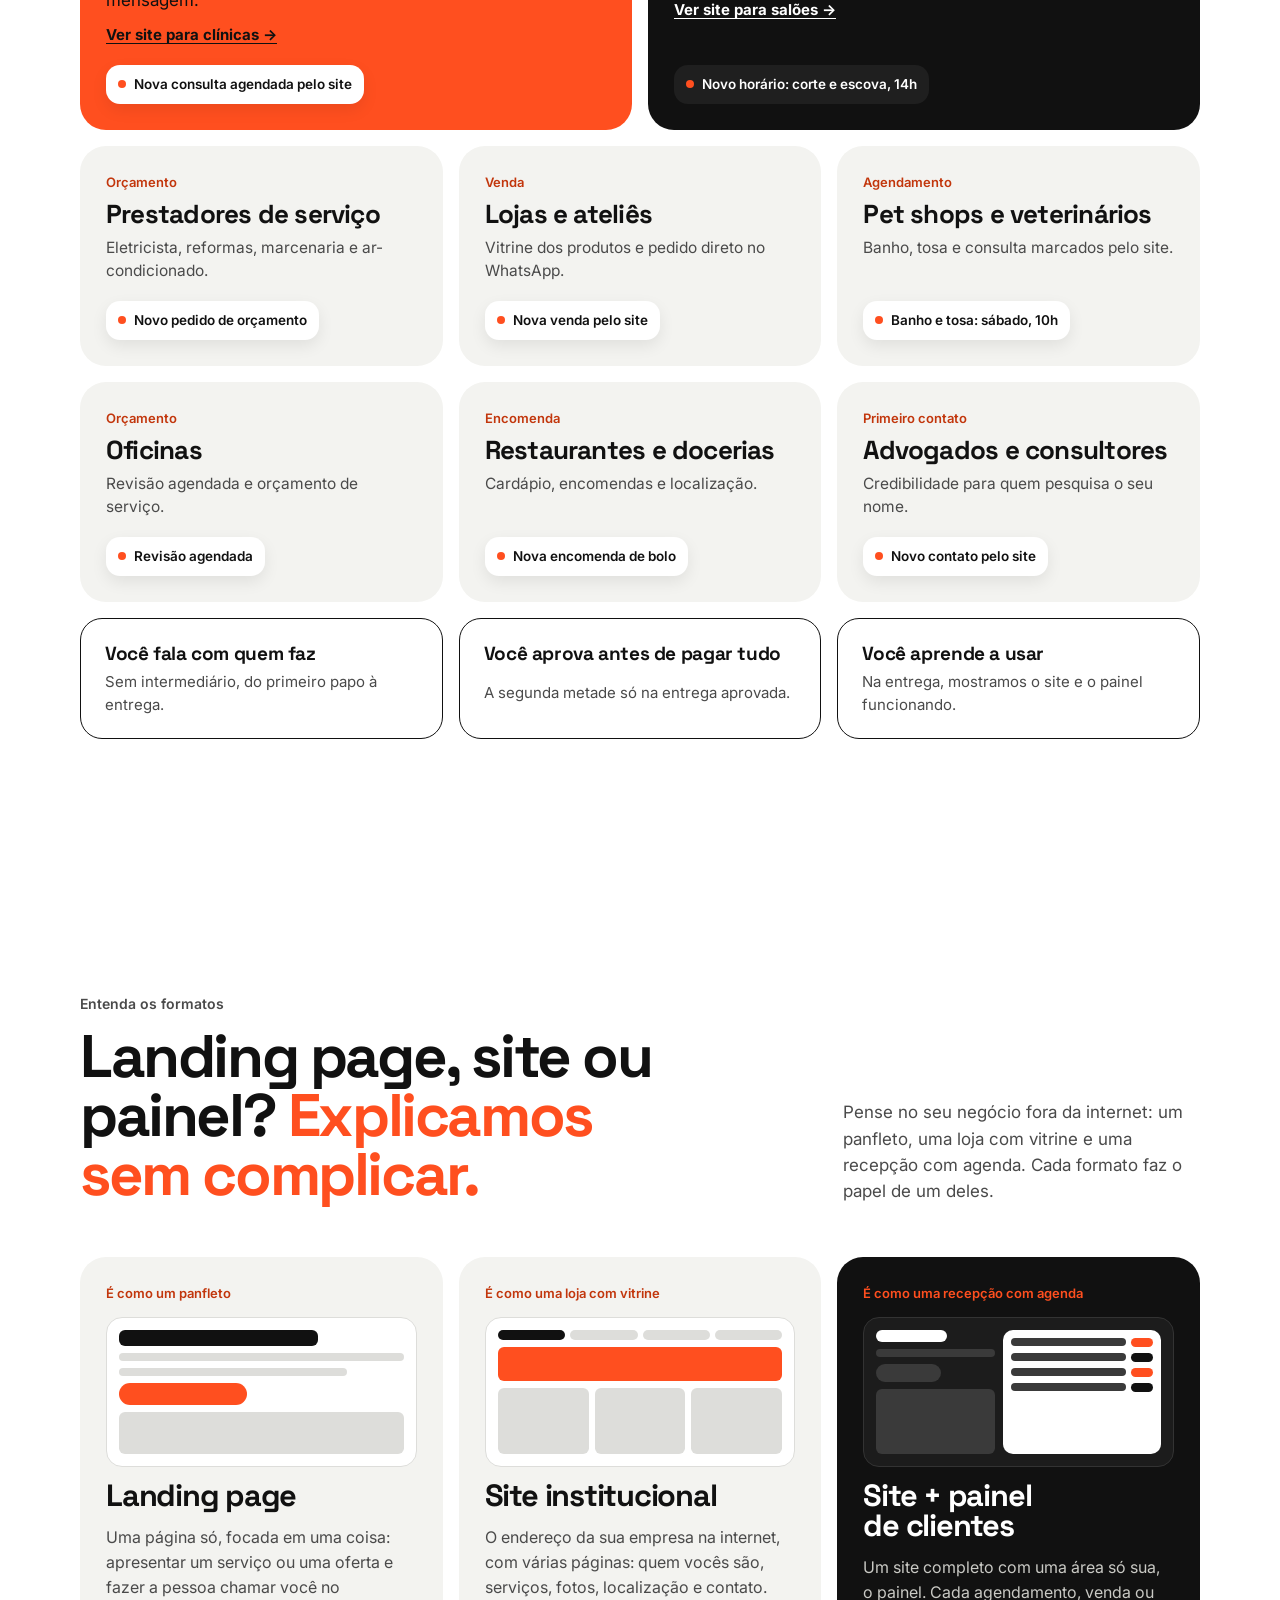
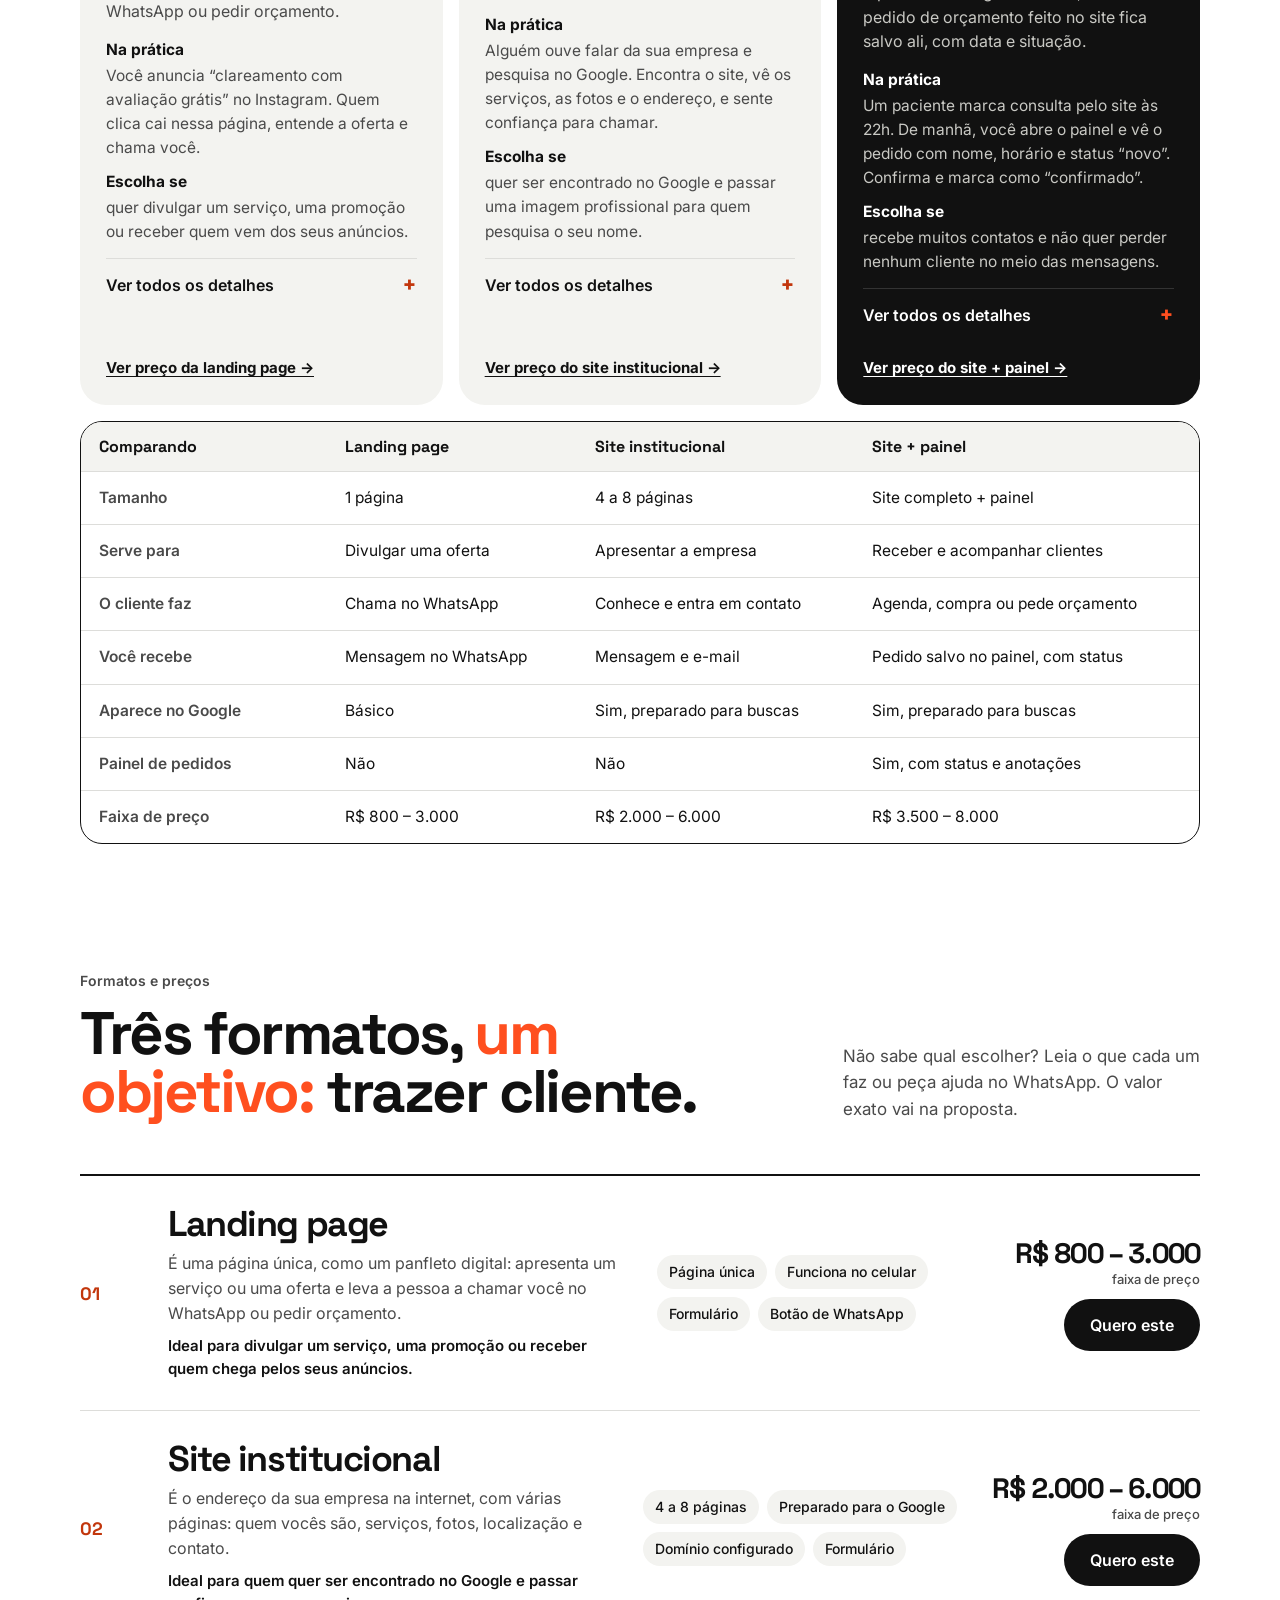
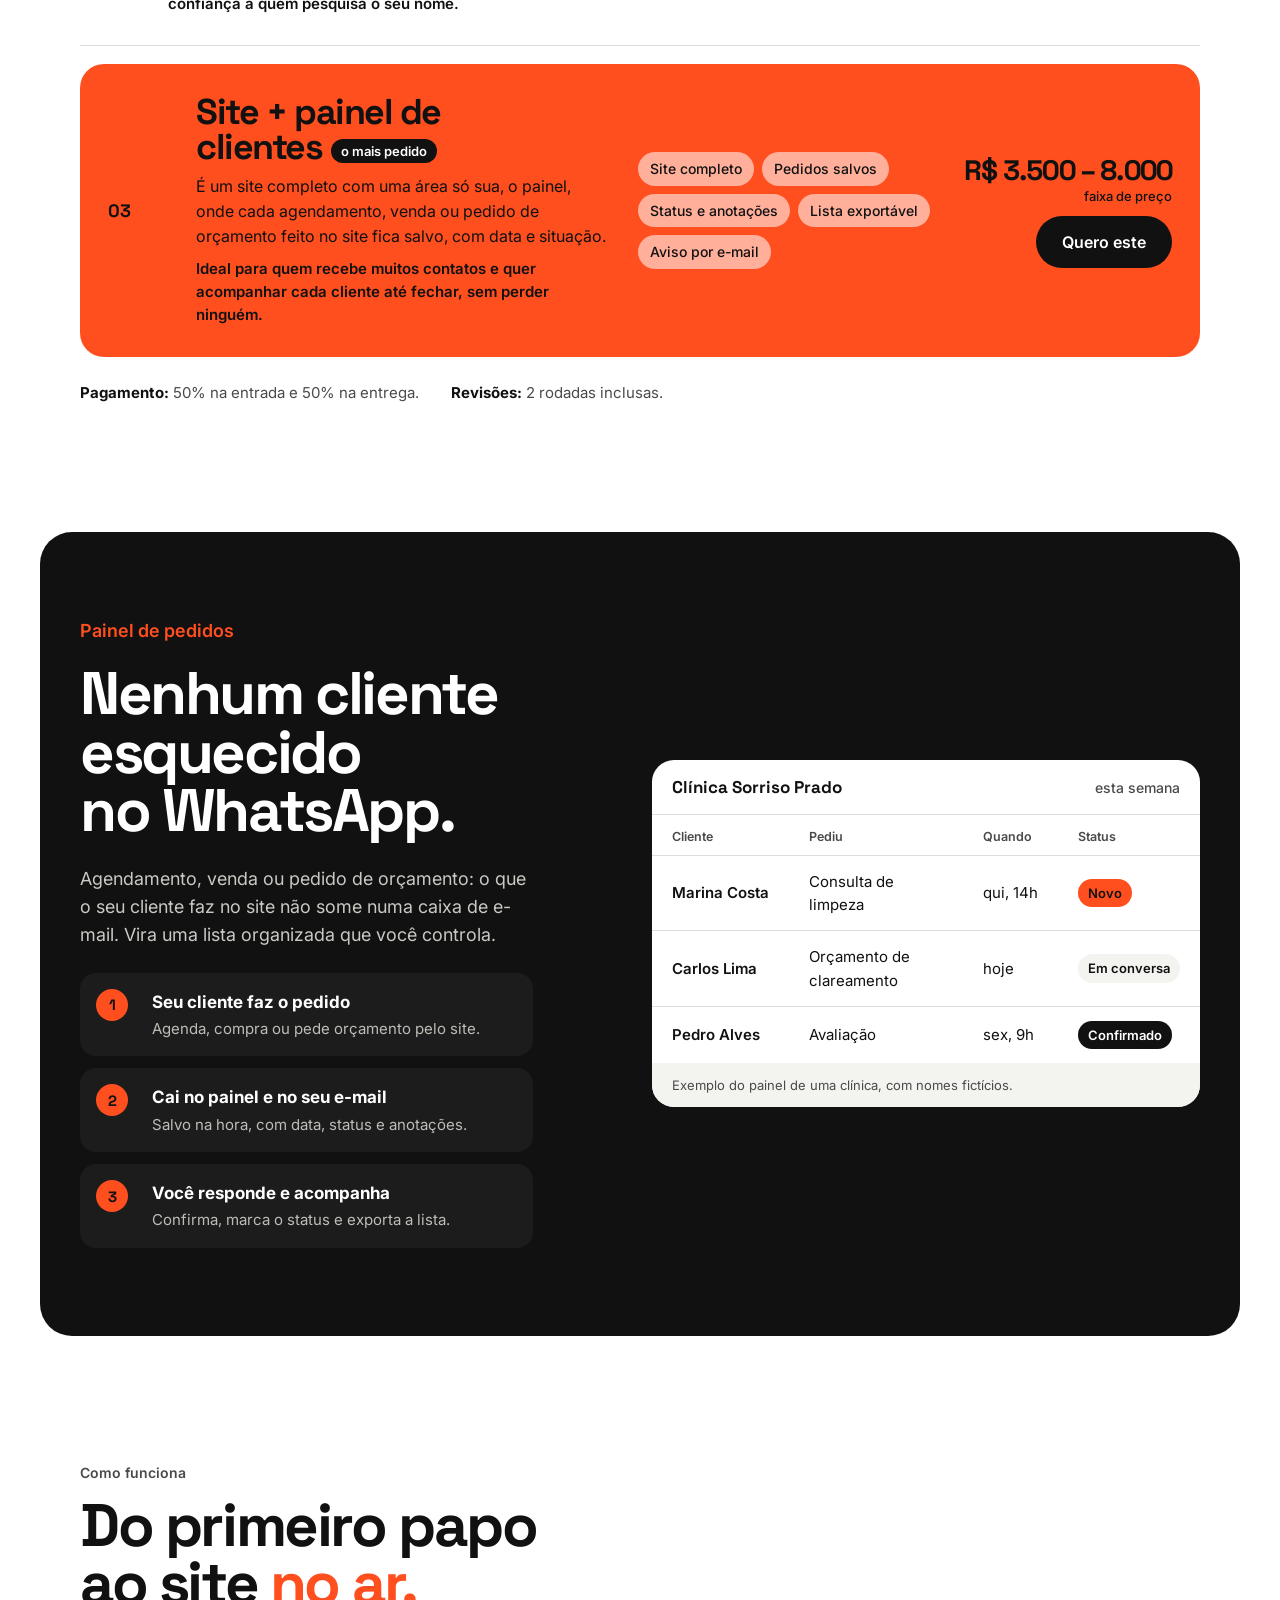
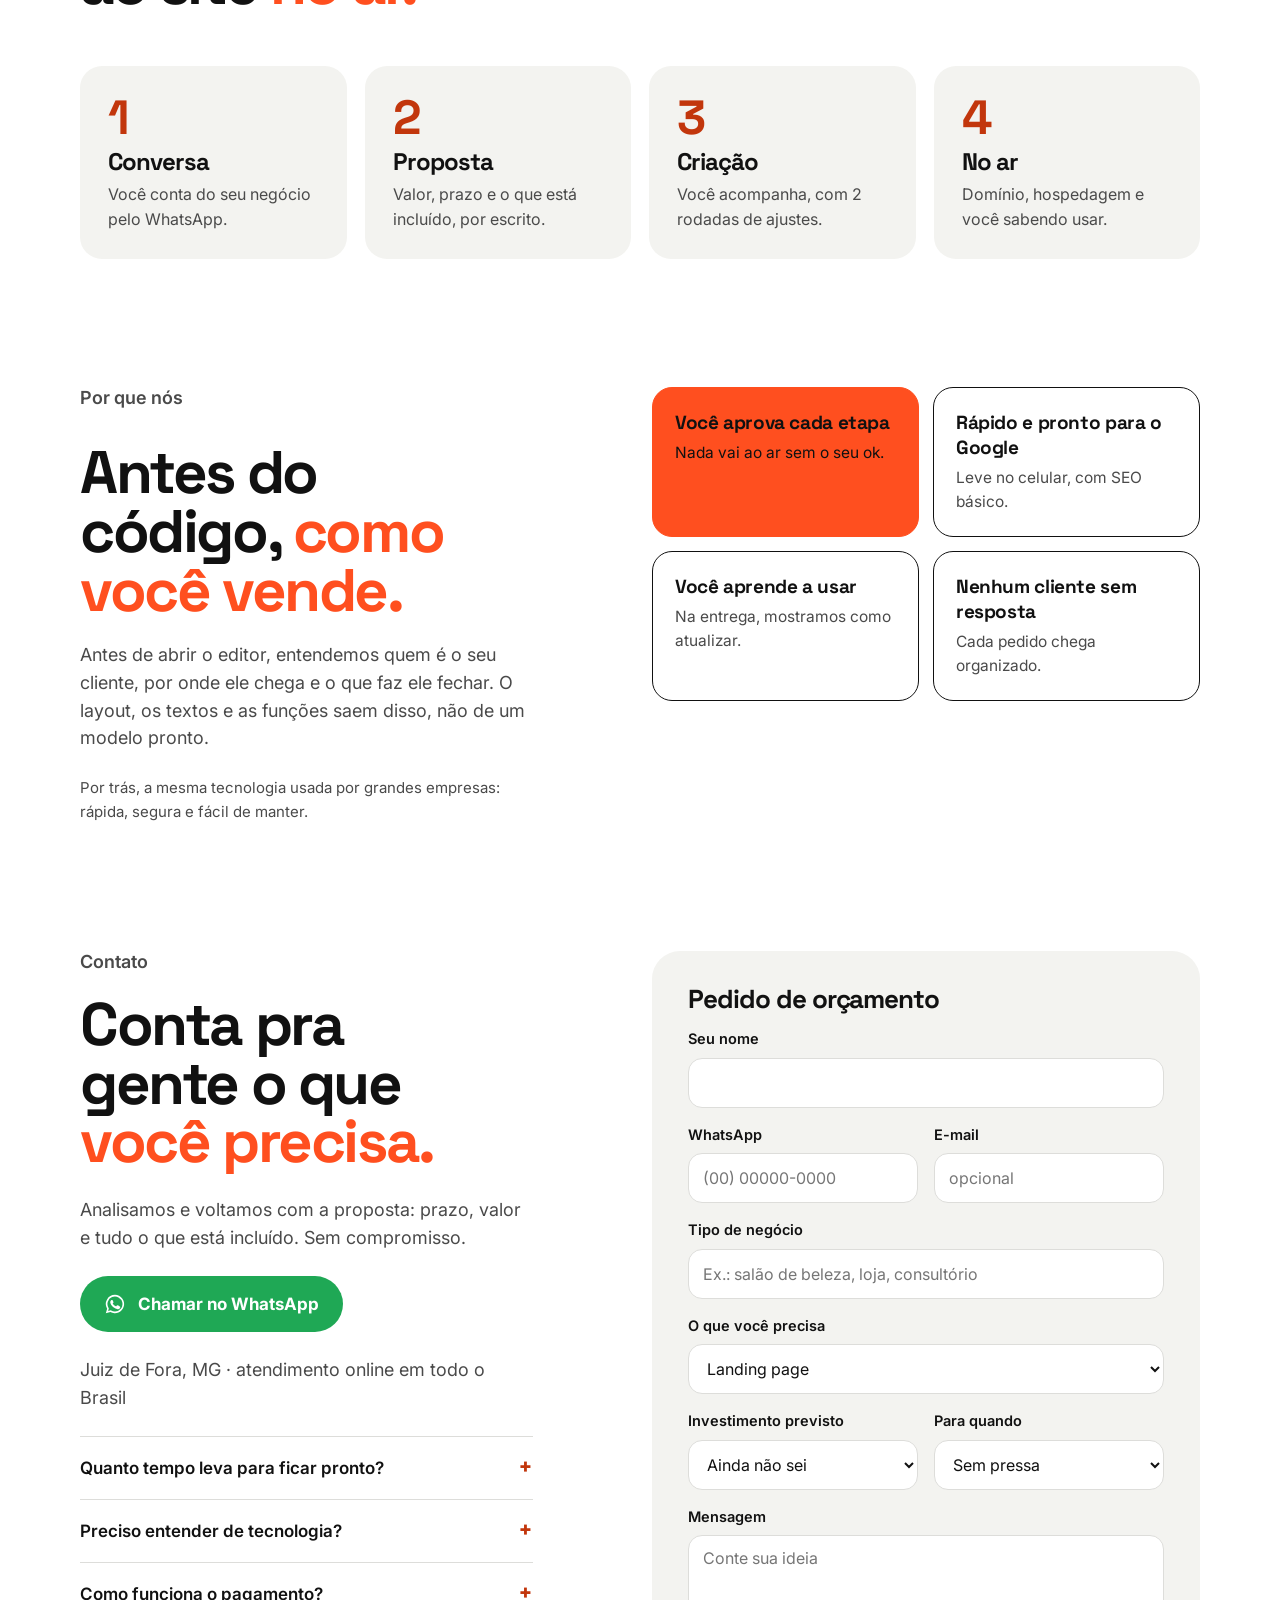
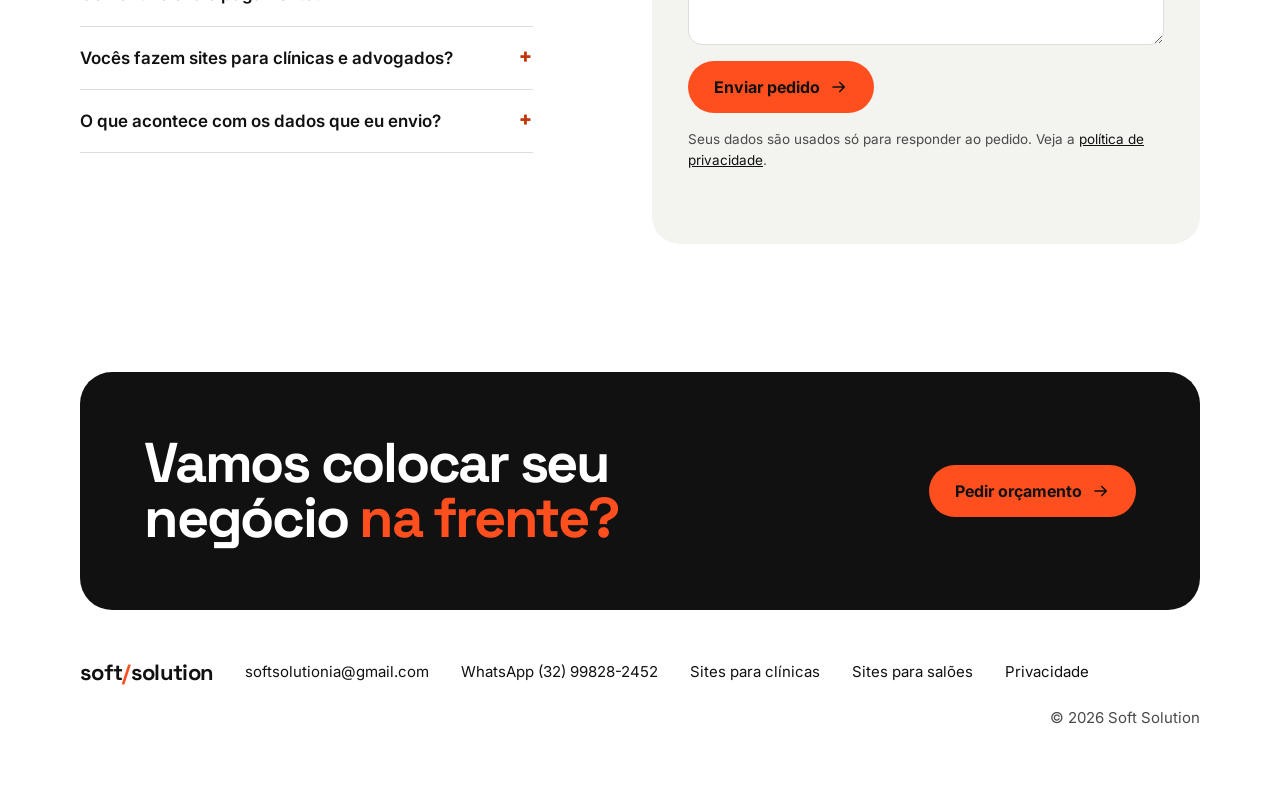
==== commit f538714f: "Carrossel realista com um exemplo por formato: landing page, site institucional, site + painel e res" ====
--- a/index.html
+++ b/index.html
@@ -68,8 +68,8 @@
 .pill{align-self:flex-start;max-width:100%;display:inline-flex;align-items:center;gap:10px;background:var(--soft);border:1px solid var(--line);border-radius:999px;padding:7px 16px 7px 12px;font-size:14px;font-weight:500;color:var(--ink2)}
 .pill b{color:var(--ink);font-weight:700}
 a.pill{text-decoration:none;transition:border-color .2s}a.pill:hover{border-color:var(--or)}
-.pill .dot{position:relative;width:9px;height:9px;border-radius:50%;background:var(--or);flex:none}
-@media (prefers-reduced-motion:no-preference){.pill .dot::after{content:"";position:absolute;inset:0;border-radius:50%;background:var(--or);animation:ping 1.8s cubic-bezier(0,0,.2,1) infinite}}
+.pill .pdot{position:relative;width:9px;height:9px;border-radius:50%;background:var(--or);flex:none}
+@media (prefers-reduced-motion:no-preference){.pill .pdot::after{content:"";position:absolute;inset:0;border-radius:50%;background:var(--or);animation:ping 1.8s cubic-bezier(0,0,.2,1) infinite}}
 @keyframes ping{75%,100%{transform:scale(2.4);opacity:0}}
 .ask{list-style:none;margin:0;padding:0;max-width:580px;border-top:1.5px solid var(--ink)}
 .ask a{display:grid;grid-template-columns:44px 1fr 28px;grid-template-rows:auto auto;column-gap:8px;align-items:center;text-decoration:none;padding:14px 4px;border-bottom:1px solid var(--line);transition:background .2s,padding .25s}
@@ -91,6 +91,33 @@
 .slide.out{transform:translateX(-24px)}
 .scene{position:absolute;left:0;top:0;width:480px;height:560px;transform-origin:0 0;transform:scale(var(--k,1));color:#111;font-family:var(--body)}
 .scene p{margin:0}.scene i{font-style:normal}
+.scene.real .H{font-family:var(--head);letter-spacing:-.03em}
+.scene.real /* iPhone */
+.iph{position:absolute;width:272px;height:556px;border-radius:52px;padding:4px;background:linear-gradient(145deg,#8E8E93,#3A3A3C 30%,#C7C7CC 52%,#48484A 75%,#9A9AA0);box-shadow:0 50px 70px -30px rgba(0,0,0,.6),0 20px 30px -20px rgba(0,0,0,.4)}
+.scene.real .iph::before,.scene.real .iph::after{content:"";position:absolute;width:4px;border-radius:2px;background:#5A5A5E}
+.scene.real .iph::before{left:-3px;top:110px;height:56px;box-shadow:0 70px 0 #5A5A5E}
+.scene.real .iph::after{right:-3px;top:150px;height:84px}
+.scene.real .iph .bz{width:100%;height:100%;border-radius:48px;background:#000;padding:9px}
+.scene.real .iph .scr{position:relative;width:100%;height:100%;border-radius:40px;overflow:hidden}
+.scene.real .island{position:absolute;left:50%;top:10px;transform:translateX(-50%);width:92px;height:27px;border-radius:20px;background:#000;z-index:5}
+.scene.real .sb{position:absolute;left:0;right:0;top:0;height:46px;display:flex;justify-content:space-between;align-items:center;padding:4px 26px 0 30px;font:600 14px var(--body);z-index:4}
+.scene.real .sb .ic{display:flex;gap:5px;align-items:center}
+.scene.real .sig{display:flex;gap:1.5px;align-items:flex-end;height:11px}
+.scene.real .sig b{width:3px;border-radius:1px;background:currentColor}
+.scene.real .bat{width:24px;height:11.5px;border:1.5px solid currentColor;border-radius:3.5px;padding:1px;opacity:.95;position:relative}
+.scene.real .bat::after{content:"";position:absolute;right:-4px;top:3px;width:2px;height:4px;border-radius:1px;background:currentColor}
+.scene.real .bat b{display:block;height:100%;width:78%;background:currentColor;border-radius:1.5px}
+.scene.real .home{position:absolute;left:50%;bottom:8px;transform:translateX(-50%);width:110px;height:4.5px;border-radius:3px;background:rgba(255,255,255,.85);z-index:4}
+.scene.real .glass{background:rgba(245,245,245,.72);backdrop-filter:blur(18px) saturate(1.6);-webkit-backdrop-filter:blur(18px) saturate(1.6)}
+.scene.real /* laptop */
+.lap{position:absolute}
+.scene.real .lap .lid{background:#1C1C1E;border-radius:16px 16px 6px 6px;padding:10px 10px 14px;box-shadow:0 40px 60px -30px rgba(0,0,0,.6)}
+.scene.real .lap .lid .cam{width:6px;height:6px;border-radius:50%;background:#333;margin:-4px auto 4px}
+.scene.real .lap .disp{background:#fff;border-radius:4px;overflow:hidden}
+.scene.real .lap .base{height:14px;margin:0 -34px;background:linear-gradient(#D1D1D6,#8E8E93);border-radius:0 0 18px 18px;position:relative}
+.scene.real .lap .base::before{content:"";position:absolute;left:50%;top:0;transform:translateX(-50%);width:70px;height:5px;border-radius:0 0 6px 6px;background:#A1A1A6}
+.scene.real .H{font-family:var(--head);letter-spacing:-.03em;font-weight:700;line-height:.95}
+
 .dots{position:relative;z-index:1;display:flex;gap:4px;justify-content:center;margin-top:14px}
 .pause{width:44px;height:44px;border:0;background:none;cursor:pointer;display:grid;place-items:center;color:#111;margin-right:4px}
 .pause svg{width:18px;height:18px}.pause .i-play{display:none}.pause[aria-pressed="true"] .i-play{display:block}.pause[aria-pressed="true"] .i-pause{display:none}
@@ -344,7 +371,7 @@
 
 <header class="hero" id="topo"><div class="wrap">
   <div class="txt rv">
-    <a class="pill" href="#contato"><span class="dot" aria-hidden="true"></span><span><b>Orçamento grátis</b> e sem compromisso</span></a>
+    <a class="pill" href="#contato"><span class="pdot" aria-hidden="true"></span><span><b>Orçamento grátis</b> e sem compromisso</span></a>
     <h1>Seu negócio já tem <span class="hl">um site que vende?</span></h1>
     <p class="lead">Qual dessas é a sua situação? Cada uma tem um formato certo.</p>
     <ol class="ask" aria-label="Escolha o formato pela sua situação">
@@ -357,43 +384,60 @@
       <a class="btn ghost" href="https://wa.me/5532998282452?text=Ol%C3%A1!%20Vim%20pelo%20site%20e%20quero%20um%20or%C3%A7amento." target="_blank" rel="noopener"><svg aria-hidden="true"><use href="#wa"/></svg>Chamar no WhatsApp</a>
     </div>
   </div>
-  <div class="stage rv" role="region" aria-roledescription="carrossel" aria-label="Exemplos de uma clínica recebendo clientes pelo site">
-    <div class="car"><div class="track"><div class="slide on" role="group" aria-roledescription="slide" aria-label="1 de 4: Notificações"><div class="scene" style="display:grid;place-items:center">
- <div style="width:290px;height:540px;background:#111;border-radius:46px;padding:11px;box-shadow:0 30px 60px -20px rgba(0,0,0,.5)">
-  <div style="height:100%;border-radius:36px;background:linear-gradient(160deg,#2B2B2B,#111 60%);padding:22px 14px;color:#fff;position:relative;overflow:hidden">
-   <div style="width:90px;height:26px;background:#000;border-radius:20px;margin:-8px auto 0"></div>
-   <p style="text-align:center;font-size:14px;margin-top:24px;opacity:.75">quinta-feira, 27 de novembro</p>
-   <p style="text-align:center;font:600 76px/1 var(--head);letter-spacing:-.03em;margin-top:2px">09:41</p>
-   <div style="display:grid;gap:8px;margin-top:30px"><div style="background:rgba(255,255,255,0.94);color:#111;border-radius:18px;padding:11px 12px;display:grid;grid-template-columns:34px 1fr;gap:10px;align-items:center;transform:scale(1);box-shadow:0 10px 24px rgba(0,0,0,.2)"><i style="width:34px;height:34px;border-radius:9px;background:#0E7C66;color:#fff;display:grid;place-items:center;font:700 20px var(--head);font-style:normal">+</i><div style="font-size:12.5px;line-height:1.3"><b style="display:flex;justify-content:space-between">Nova consulta <span style="font-weight:400;color:#777;white-space:nowrap;margin-left:8px">agora</span></b>Marina Costa · Limpeza, quinta 14h</div></div><div style="background:rgba(255,255,255,0.82);color:#111;border-radius:18px;padding:11px 12px;display:grid;grid-template-columns:34px 1fr;gap:10px;align-items:center;transform:scale(0.97);box-shadow:0 10px 24px rgba(0,0,0,.2)"><i style="width:34px;height:34px;border-radius:9px;background:#0E7C66;color:#fff;display:grid;place-items:center;font:700 20px var(--head);font-style:normal">+</i><div style="font-size:12.5px;line-height:1.3"><b style="display:flex;justify-content:space-between">Novo orçamento <span style="font-weight:400;color:#777;white-space:nowrap;margin-left:8px">8 min</span></b>Carlos Lima · Clareamento</div></div><div style="background:rgba(255,255,255,0.68);color:#111;border-radius:18px;padding:11px 12px;display:grid;grid-template-columns:34px 1fr;gap:10px;align-items:center;transform:scale(0.94);box-shadow:0 10px 24px rgba(0,0,0,.2)"><i style="width:34px;height:34px;border-radius:9px;background:#0E7C66;color:#fff;display:grid;place-items:center;font:700 20px var(--head);font-style:normal">+</i><div style="font-size:12.5px;line-height:1.3"><b style="display:flex;justify-content:space-between">Nova consulta <span style="font-weight:400;color:#777;white-space:nowrap;margin-left:8px">1 h</span></b>Pedro Alves · Avaliação, sexta 9h</div></div></div>
-   <p style="position:absolute;left:0;right:0;bottom:22px;text-align:center;font-size:12px;opacity:.6">3 novos clientes pelo site hoje</p>
-  </div></div></div></div><div class="slide" role="group" aria-roledescription="slide" aria-label="2 de 4: Site e painel" aria-hidden="true"><div class="scene">
- <div style="position:absolute;left:4px;top:8px;width:400px;background:#fff;border-radius:16px;box-shadow:0 30px 60px -24px rgba(0,0,0,.45);overflow:hidden">
-  <div style="background:#EDEDEA;padding:10px 12px;display:flex;gap:6px;align-items:center"><i style="width:10px;height:10px;border-radius:50%;background:#FF5F57"></i><i style="width:10px;height:10px;border-radius:50%;background:#FEBC2E"></i><i style="width:10px;height:10px;border-radius:50%;background:#28C840"></i><span style="margin-left:10px;flex:1;background:#fff;border-radius:8px;font-size:11.5px;color:#666;padding:4px 10px">sorrisoprado.com.br</span></div>
-  <div style="padding:22px 22px 26px;color:#111">
-   <p style="font-size:11px;font-weight:700;color:#0E7C66;letter-spacing:.04em">CLÍNICA SORRISO PRADO</p>
-   <p style="font:700 30px/1 var(--head);letter-spacing:-.03em;margin:8px 0 16px">Agende sua<br>consulta online</p>
-   <div style="display:grid;gap:8px;font-size:12.5px">
-    <div style="border:1.5px solid #DDD;border-radius:10px;padding:9px 11px">Marina Costa</div>
-    <div style="display:grid;grid-template-columns:1fr 1fr;gap:8px"><div style="border:1.5px solid #DDD;border-radius:10px;padding:9px 11px">Limpeza</div><div style="border:1.5px solid #111;border-radius:10px;padding:9px 11px;font-weight:600">Qui · 14h</div></div>
-    <div style="background:#0E7C66;color:#fff;border-radius:999px;padding:11px;text-align:center;font-weight:700">Agendar consulta</div>
-   </div></div></div>
- <svg style="position:absolute;left:96px;top:330px" width="90" height="90" viewBox="0 0 90 90"><path d="M10 10 C 60 10, 70 40, 70 78" fill="none" stroke="#111" stroke-width="3" stroke-dasharray="6 7" stroke-linecap="round"/><path d="M60 68 L70 80 L80 68" fill="none" stroke="#111" stroke-width="3" stroke-linecap="round" stroke-linejoin="round"/></svg>
- <div style="position:absolute;right:4px;bottom:8px;width:290px;background:#111;color:#fff;border-radius:20px;padding:18px;box-shadow:0 30px 60px -20px rgba(0,0,0,.55)">
-  <p style="display:flex;justify-content:space-between;font:700 15px var(--head)">Seu painel <span style="font:500 11.5px var(--body);color:#999">agora</span></p>
-  <div style="margin-top:12px;background:#1E1E1E;border-radius:12px;padding:12px;display:grid;grid-template-columns:1fr auto;gap:2px 10px;align-items:center"><b style="font-size:14px">Marina Costa</b><span style="grid-row:span 2;background:#FF4F1F;color:#111;font-size:11.5px;font-weight:700;border-radius:999px;padding:4px 10px">Novo</span><span style="font-size:12px;color:#AAA">Limpeza · qui, 14h</span></div>
-  <div style="margin-top:8px;background:#1E1E1E;border-radius:12px;padding:12px;display:grid;grid-template-columns:1fr auto;gap:2px 10px;align-items:center;opacity:.7"><b style="font-size:14px">Pedro Alves</b><span style="grid-row:span 2;background:#fff;color:#111;font-size:11.5px;font-weight:700;border-radius:999px;padding:4px 10px">Confirmado</span><span style="font-size:12px;color:#AAA">Avaliação · sex, 9h</span></div>
- </div></div></div><div class="slide" role="group" aria-roledescription="slide" aria-label="3 de 4: Passo a passo" aria-hidden="true"><div class="scene" style="display:flex;flex-direction:column;justify-content:center;padding:0 20px"><div style="background:#fff;color:#111;border-radius:20px;padding:18px 20px;display:grid;grid-template-columns:44px 1fr;gap:14px;align-items:center;box-shadow:0 18px 40px -20px rgba(0,0,0,.45)"><i style="width:44px;height:44px;border-radius:12px;background:#F3F3F0;color:#111;display:grid;place-items:center;font:700 18px var(--head);font-style:normal">1</i><div><p style="font-size:11.5px;font-weight:700;color:#C2360C;letter-spacing:.04em">NO SEU SITE</p><p style="font:700 20px/1.15 var(--head);letter-spacing:-.02em;margin-top:2px">Marina agenda uma limpeza</p><p style="font-size:13px;color:#555">quinta, às 14h · 22:47 de ontem</p></div></div><div style="height:30px;width:2px;background:repeating-linear-gradient(#111 0 6px,transparent 6px 12px);margin-left:42px"></div><div style="background:#111;color:#fff;border-radius:20px;padding:18px 20px;display:grid;grid-template-columns:44px 1fr auto;gap:14px;align-items:center;box-shadow:0 18px 40px -20px rgba(0,0,0,.45)"><i style="width:44px;height:44px;border-radius:12px;background:#262626;color:#fff;display:grid;place-items:center;font:700 18px var(--head);font-style:normal">2</i><div><p style="font-size:11.5px;font-weight:700;color:#FF4F1F;letter-spacing:.04em">NO SEU PAINEL</p><p style="font:700 20px/1.15 var(--head);letter-spacing:-.02em;margin-top:2px">O pedido chega salvo</p><p style="font-size:13px;color:#AAA">com nome, serviço e horário</p></div><span style="background:#FF4F1F;color:#111;font-size:12px;font-weight:700;border-radius:999px;padding:5px 11px">Novo</span></div><div style="height:30px;width:2px;background:repeating-linear-gradient(#111 0 6px,transparent 6px 12px);margin-left:42px"></div><div style="background:#fff;color:#111;border-radius:20px;padding:18px 20px;display:grid;grid-template-columns:44px 1fr;gap:14px;align-items:center;box-shadow:0 18px 40px -20px rgba(0,0,0,.45)"><i style="width:44px;height:44px;border-radius:12px;background:#1FA855;color:#fff;display:grid;place-items:center;font:700 18px var(--head);font-style:normal">3</i><div><p style="font-size:11.5px;font-weight:700;color:#178A45;letter-spacing:.04em">NO SEU WHATSAPP</p><p style="font:700 20px/1.15 var(--head);letter-spacing:-.02em;margin-top:2px">Você confirma em 1 minuto</p><p style="font-size:13px;color:#555">“Oi, Marina! Quinta às 14h está confirmado.”</p></div></div></div></div><div class="slide" role="group" aria-roledescription="slide" aria-label="4 de 4: Resultados" aria-hidden="true"><div class="scene" style="display:grid;place-items:center">
- <div style="width:440px;background:#fff;color:#111;border-radius:22px;box-shadow:0 30px 60px -24px rgba(0,0,0,.45);overflow:hidden">
-  <div style="display:flex;justify-content:space-between;align-items:center;padding:16px 20px;border-bottom:1px solid #E6E6E2"><b style="font:700 17px var(--head)">Clínica Sorriso Prado</b><span style="font-size:12px;color:#666">esta semana</span></div>
-  <div style="display:grid;grid-template-columns:repeat(3,1fr);gap:10px;padding:16px 20px">
-   <div style="background:#F3F3F0;border-radius:14px;padding:12px"><p style="font:700 30px var(--head)">14</p><p style="font-size:12px;color:#555">pedidos pelo site</p></div>
-   <div style="background:#F3F3F0;border-radius:14px;padding:12px"><p style="font:700 30px var(--head)">9</p><p style="font-size:12px;color:#555">consultas marcadas</p></div>
-   <div style="background:#FF4F1F;border-radius:14px;padding:12px"><p style="font:700 30px var(--head)">0</p><p style="font-size:12px">cliente esquecido</p></div></div>
-  <div style="padding:0 20px 8px;font-size:13px"><div style="display:grid;grid-template-columns:1fr auto;padding:11px 0;border-top:1px solid #E6E6E2"><div><b>Marina Costa</b><br><span style="color:#666">Limpeza · qui, 14h</span></div><span style="align-self:center;background:#FF4F1F;font-weight:700;border-radius:999px;padding:4px 10px;font-size:12px">Novo</span></div><div style="display:grid;grid-template-columns:1fr auto;padding:11px 0;border-top:1px solid #E6E6E2"><div><b>Carlos Lima</b><br><span style="color:#666">Orçamento de clareamento</span></div><span style="align-self:center;background:#F3F3F0;font-weight:700;border-radius:999px;padding:4px 10px;font-size:12px">Em conversa</span></div><div style="display:grid;grid-template-columns:1fr auto;padding:11px 0;border-top:1px solid #E6E6E2"><div><b>Pedro Alves</b><br><span style="color:#666">Avaliação · sex, 9h</span></div><span style="align-self:center;background:#111;color:#fff;font-weight:700;border-radius:999px;padding:4px 10px;font-size:12px">Confirmado</span></div></div></div>
- <div style="position:absolute;right:4px;top:22px;background:#111;color:#fff;border-radius:16px;padding:12px 14px;display:flex;gap:10px;align-items:center;font-size:13px;box-shadow:0 14px 30px rgba(0,0,0,.35)"><i style="width:9px;height:9px;border-radius:50%;background:#FF4F1F"></i><span><b>Nova consulta</b> · agora</span></div></div></div></div></div>
-    <div class="dots"><button type="button" class="pause" aria-label="Pausar troca automática" aria-pressed="false"><svg viewBox="0 0 24 24" aria-hidden="true"><path class="i-pause" d="M8 5v14M16 5v14" stroke="currentColor" stroke-width="3" stroke-linecap="round"/><path class="i-play" d="M8 5l11 7-11 7z" fill="currentColor"/></svg></button><button type="button" class="dot on" aria-label="Mostrar exemplo 1: Notificações" aria-current="true"></button><button type="button" class="dot" aria-label="Mostrar exemplo 2: Site e painel"></button><button type="button" class="dot" aria-label="Mostrar exemplo 3: Passo a passo"></button><button type="button" class="dot" aria-label="Mostrar exemplo 4: Resultados"></button></div>
-  </div>
-  <p class="note" id="carcap" data-caps="O aviso chega no seu celular assim que o cliente agenda.|O cliente agenda no site e o pedido cai no seu painel.|Do site ao WhatsApp: nenhum cliente fica sem resposta.|Você vê quantos pedidos chegaram e quantos viraram consulta." aria-live="polite">O aviso chega no seu celular assim que o cliente agenda. Exemplo com nomes fictícios.</p>
+  <div class="stage rv" role="region" aria-roledescription="carrossel" aria-label="Exemplos de cada formato funcionando">
+    <div class="car"><div class="track"><div class="slide on" role="group" aria-roledescription="slide" aria-label="1 de 4: Landing page"><div class="scene real"><div style="position:absolute;left:50%;top:50%;transform:translate(-50%,-50%) scale(0.62)"><div style="position:relative;width:820px;height:660px;display:grid;place-items:center"><div style="width:400px;height:720px;border-radius:70px;padding:6px;background:linear-gradient(145deg,#8E8E93,#3A3A3C 30%,#C7C7CC 52%,#48484A 75%,#9A9AA0);box-shadow:0 60px 90px -40px rgba(0,0,0,.6);transform:perspective(1600px) rotateY(-7deg) rotate(-2.3333333333333335deg)"><div style="width:100%;height:100%;border-radius:64px;background:#000;padding:12px"><div style="position:relative;width:100%;height:100%;border-radius:54px;overflow:hidden;background:#FFF6F1"><div style="position:absolute;left:50%;top:14px;transform:translateX(-50%);width:120px;height:34px;border-radius:20px;background:#000;z-index:3"></div><div style="position:absolute;top:22px;left:38px;font:600 19px var(--body);z-index:2">9:41</div><div style="height:100%;background:#FFF6F1;padding:70px 22px 0;color:#111">
+<p style="font:700 14px var(--body);letter-spacing:.08em;color:#B4436C">STUDIO BELLA · SALÃO</p>
+<p class=H style="font-size:44px;margin:10px 0">Escova + hidratação</p>
+<div style="height:170px;border-radius:22px;background:radial-gradient(60% 70% at 30% 35%,#F7C6D6,transparent),linear-gradient(135deg,#E9A3BC,#F8DCE6);margin-bottom:16px;position:relative"><span style="position:absolute;left:14px;bottom:14px;background:#111;color:#fff;border-radius:999px;padding:6px 14px;font:700 16px var(--body)">Só esta semana</span></div>
+<p style="display:flex;align-items:baseline;gap:10px"><b class=H style="font-size:52px">R$ 89</b><s style="color:#999;font-size:20px">R$ 130</s></p>
+<p style="font-size:17px;color:#666;margin:6px 0 18px">Atendimento de terça a sábado, com hora marcada.</p>
+<div style="background:#1FA855;color:#fff;border-radius:999px;padding:18px;text-align:center;font:700 20px var(--body)">Agendar pelo WhatsApp</div>
+<div style="display:flex;justify-content:space-around;margin-top:18px;font-size:14px;color:#777"><span>★ 4,9</span><span>Centro, JF</span><span>Ter a sáb</span></div></div></div></div></div>
+<div style="position:absolute;right:0;top:120px;width:320px;background:rgba(255,255,255,.96);border-radius:24px;padding:16px 18px;display:grid;grid-template-columns:48px 1fr;gap:12px;align-items:center;box-shadow:0 30px 50px -20px rgba(0,0,0,.5);transform:rotate(3deg)"><i style="width:48px;height:48px;border-radius:12px;background:#1FA855;display:grid;place-items:center;color:#fff;font:700 22px var(--body)">✆</i><div style="font-size:18px;line-height:1.3"><b style="display:flex;justify-content:space-between">WhatsApp<span style="font-weight:400;color:#777;font-size:15px">agora</span></b>“Oi! Vi a promoção, tem horário sábado?”</div></div>
+<div style="position:absolute;left:0;bottom:90px;background:#111;color:#fff;border-radius:20px;padding:16px 20px;box-shadow:0 30px 50px -20px rgba(0,0,0,.5);transform:rotate(-3deg);font-size:18px"><b style="color:#FF4F1F">Do anúncio</b><br>direto para a conversa</div></div></div></div></div><div class="slide" role="group" aria-roledescription="slide" aria-label="2 de 4: Site institucional" aria-hidden="true"><div class="scene real"><div style="position:absolute;left:50%;top:50%;transform:translate(-50%,-50%) scale(0.64)"><div style="position:relative;width:860px;height:660px">
+<div style="position:absolute;left:0;top:60px;width:660px;background:#1C1C1E;border-radius:22px 22px 8px 8px;padding:14px 14px 18px;box-shadow:0 50px 80px -40px rgba(0,0,0,.6)"><div style="background:#fff;border-radius:6px;overflow:hidden;color:#111">
+<div style="background:#F2F2F4;padding:10px 14px;display:flex;gap:7px;align-items:center"><i style="width:12px;height:12px;border-radius:50%;background:#FF5F57"></i><i style="width:12px;height:12px;border-radius:50%;background:#FEBC2E"></i><i style="width:12px;height:12px;border-radius:50%;background:#28C840"></i><span style="margin-left:10px;flex:1;background:#fff;border-radius:8px;font-size:14px;color:#666;padding:5px 12px">atelieflordelis.com.br</span></div>
+<div style="display:flex;justify-content:space-between;align-items:center;padding:14px 22px;border-bottom:1px solid #EEE;font-size:14px;color:#444"><b class=H style="font-size:22px;color:#6B3E5E">Flor de Lis</b><span style="display:flex;gap:18px">Sobre<span>Coleção</span><span>Onde estamos</span><span>Contato</span></span></div>
+<div style="display:grid;grid-template-columns:1.1fr 1fr;min-height:250px">
+<div style="padding:30px 24px"><p style="font:700 13px var(--body);color:#6B3E5E;letter-spacing:.08em">ATELIÊ DESDE 2012</p><p class=H style="font-size:40px;margin:10px 0">Roupas sob medida para você</p><p style="font-size:15px;color:#555">Ajustes, peças exclusivas e atendimento com hora marcada.</p><div style="display:flex;gap:10px;margin-top:18px"><span style="background:#6B3E5E;color:#fff;border-radius:999px;padding:9px 16px;font:700 14px var(--body)">Ver coleção</span><span style="border:1.5px solid #6B3E5E;color:#6B3E5E;border-radius:999px;padding:8px 16px;font:700 14px var(--body)">Como chegar</span></div></div>
+<div style="background:radial-gradient(60% 60% at 40% 40%,#E9C8DA,transparent),linear-gradient(140deg,#C99BB6,#F1E1EA);position:relative"><div style="position:absolute;left:30px;right:30px;bottom:24px;background:#fff;border-radius:12px;padding:12px;font-size:13px;box-shadow:0 10px 20px rgba(0,0,0,.15)"><b>Rua Halfeld, 000 · Centro</b><br><span style="color:#666">Seg a sex, 9h às 18h</span></div></div></div></div></div>
+<div style="position:absolute;left:-40px;top:438px;width:740px;height:20px;background:linear-gradient(#D1D1D6,#8E8E93);border-radius:0 0 24px 24px"></div>
+<div style="position:absolute;right:0;top:300px;width:400px;background:#fff;border-radius:24px;padding:20px 22px;box-shadow:0 40px 60px -24px rgba(0,0,0,.55);font-family:Arial,sans-serif;color:#202124;transform:rotate(2deg)">
+<div style="border:1px solid #DFE1E5;border-radius:999px;padding:10px 18px;font-size:17px">ateliê roupas sob medida</div>
+<p style="font-size:14px;color:#4D5156;margin-top:14px">atelieflordelis.com.br</p><p style="font-size:21px;color:#1A0DAB;margin:2px 0 4px">Ateliê Flor de Lis | Roupas sob medida</p><p style="font-size:14px;color:#4D5156">Ajustes e peças exclusivas com hora marcada.</p>
+<p style="margin-top:10px;font-size:14px"><span style="color:#E37400">★★★★★</span> <span style="color:#4D5156">4,9 · Aberto agora</span></p></div></div></div></div></div><div class="slide" role="group" aria-roledescription="slide" aria-label="3 de 4: Site + painel" aria-hidden="true"><div class="scene real"><div class="lap" style="left:0;top:40px;width:410px"><div class="lid"><div class="cam"></div><div class="disp">
+<div style="background:#F2F2F4;padding:7px 10px;display:flex;gap:5px;align-items:center;border-bottom:1px solid #E4E4E7"><i style="width:8px;height:8px;border-radius:50%;background:#FF5F57"></i><i style="width:8px;height:8px;border-radius:50%;background:#FEBC2E"></i><i style="width:8px;height:8px;border-radius:50%;background:#28C840"></i><span style="margin-left:8px;flex:1;background:#fff;border-radius:6px;font-size:9.5px;color:#666;padding:3px 8px;display:flex;gap:5px;align-items:center"><svg width="8" height="9" viewBox="0 0 8 9"><rect x="1" y="4" width="6" height="5" rx="1" fill="#999"/><path d="M2.2 4V2.8a1.8 1.8 0 0 1 3.6 0V4" stroke="#999" fill="none"/></svg>sorrisoprado.com.br/agendar</span></div>
+<div style="display:flex;justify-content:space-between;align-items:center;padding:9px 14px;border-bottom:1px solid #EEE;font-size:9px;color:#444"><b style="display:flex;gap:6px;align-items:center;font-size:11px;color:#0B6B58"><i style="width:18px;height:18px;border-radius:10px;background:linear-gradient(150deg,#14A085,#0B6B58);display:grid;place-items:center;box-shadow:inset 0 1px 0 rgba(255,255,255,.3)"><svg width="11" height="11" viewBox="0 0 24 24"><path d="M12 4c-1.6-1.2-4-1.6-5.6-.5C4.6 4.7 4.4 7.4 5.3 10c.6 1.8.9 3.6 1.2 5.5.3 2 .8 4.5 2 4.5 1.4 0 1.4-4 3.5-4s2.1 4 3.5 4c1.2 0 1.7-2.5 2-4.5.3-1.9.6-3.7 1.2-5.5.9-2.6.7-5.3-1.1-6.5-1.6-1.1-4-.7-5.6.5z" fill="#fff"/></svg></i>Sorriso Prado</b><span style="display:flex;gap:10px">Tratamentos<span>Equipe</span><span>Contato</span><b style="background:#0E7C66;color:#fff;border-radius:999px;padding:3px 8px">Agendar</b></span></div>
+<div style="display:grid;grid-template-columns:1.05fr 1fr;gap:12px;padding:16px 14px 18px;background:linear-gradient(180deg,#F3FAF8,#fff)">
+<div><p style="font-size:8.5px;font-weight:700;color:#0E7C66;letter-spacing:.06em">AGENDAMENTO ONLINE</p><p class="H" style="font-size:21px;font-weight:700;line-height:1.02;margin:5px 0 7px">Seu sorriso merece cuidado.</p><p style="font-size:9px;color:#555;line-height:1.4">Escolha o tratamento e o melhor horário. Confirmamos pelo WhatsApp.</p>
+<div style="margin-top:10px;height:72px;border-radius:10px;background:radial-gradient(60% 80% at 30% 40%,#BFE9DF,transparent),linear-gradient(135deg,#9FD9CB,#E7F6F2);position:relative;overflow:hidden"><svg style="position:absolute;right:10px;bottom:-6px" width="70" height="70" viewBox="0 0 24 24"><path d="M12 4c-1.6-1.2-4-1.6-5.6-.5C4.6 4.7 4.4 7.4 5.3 10c.6 1.8.9 3.6 1.2 5.5.3 2 .8 4.5 2 4.5 1.4 0 1.4-4 3.5-4s2.1 4 3.5 4c1.2 0 1.7-2.5 2-4.5.3-1.9.6-3.7 1.2-5.5.9-2.6.7-5.3-1.1-6.5-1.6-1.1-4-.7-5.6.5z" fill="#fff" opacity=".9"/></svg></div></div>
+<div style="background:#fff;border:1px solid #E6E6E6;border-radius:10px;padding:10px;display:grid;gap:6px;font-size:9px;box-shadow:0 8px 18px -10px rgba(0,0,0,.2)">
+<span style="color:#777">Nome</span><div style="border:1px solid #DDD;border-radius:6px;padding:5px 7px">Marina Costa</div>
+<span style="color:#777">Tratamento</span><div style="border:1px solid #DDD;border-radius:6px;padding:5px 7px;display:flex;justify-content:space-between">Limpeza <span>▾</span></div>
+<span style="color:#777">Horário</span><div style="display:grid;grid-template-columns:repeat(3,1fr);gap:4px;text-align:center"><span style="border:1px solid #DDD;border-radius:6px;padding:4px 0">9h</span><span style="border:1px solid #0E7C66;background:#E6F5F1;color:#0B6B58;font-weight:700;border-radius:6px;padding:4px 0">14h</span><span style="border:1px solid #DDD;border-radius:6px;padding:4px 0">16h</span></div>
+<div style="background:#0E7C66;color:#fff;border-radius:999px;padding:6px;text-align:center;font-weight:700;margin-top:2px">Agendar consulta</div></div></div>
+</div></div><div class="base"></div></div>
+<div class="iph" style="left:282px;top:196px;width:190px;height:360px;border-radius:38px;padding:3px;transform:perspective(1200px) rotateY(-10deg)"><div class="bz" style="border-radius:35px;padding:6px"><div class="scr" style="border-radius:30px;background:#F2F2F7">
+<div class="island" style="width:60px;height:18px;top:7px"></div>
+<div class="sb" style="color:#111;font-size:10.5px;height:32px;padding:2px 18px 0 22px;transform-origin:center"><span>9:41</span><span class="ic" style="transform:scale(.75)"><span class="bat"><b></b></span></span></div>
+<div style="padding:36px 10px 0"><p class="H" style="font-size:18px;font-weight:700">Pedidos</p><p style="font-size:9px;color:#777;margin-bottom:8px">Painel · Clínica Sorriso Prado</p>
+<div style="background:#fff;border-radius:12px;padding:9px;box-shadow:0 0 0 2px #FF4F1F;margin-bottom:6px;font-size:10px"><b style="display:flex;justify-content:space-between">Marina Costa<span style="background:#FF4F1F;color:#111;border-radius:999px;padding:1px 7px;font-size:8.5px">Novo</span></b><span style="color:#777">Limpeza · qui, 14h · agora</span></div>
+<div style="background:#fff;border-radius:12px;padding:9px;margin-bottom:6px;font-size:10px"><b style="display:flex;justify-content:space-between">Carlos Lima<span style="background:#EEE;border-radius:999px;padding:1px 7px;font-size:8.5px">Em conversa</span></b><span style="color:#777">Clareamento · hoje</span></div>
+<div style="background:#fff;border-radius:12px;padding:9px;font-size:10px"><b style="display:flex;justify-content:space-between">Pedro Alves<span style="background:#111;color:#fff;border-radius:999px;padding:1px 7px;font-size:8.5px">Confirmado</span></b><span style="color:#777">Avaliação · sex, 9h</span></div></div>
+<div class="home" style="width:70px;height:3.5px;background:#111;bottom:6px"></div></div></div></div></div></div><div class="slide" role="group" aria-roledescription="slide" aria-label="4 de 4: Resultados" aria-hidden="true"><div class="scene real"><div class="lap" style="left:30px;top:96px;width:420px;transform:perspective(1600px) rotateX(4deg)"><div class="lid"><div class="cam"></div><div class="disp" style="display:grid;grid-template-columns:76px 1fr;height:262px">
+<div style="background:#111;color:#bbb;padding:12px 9px;font-size:9px;display:grid;align-content:start;gap:8px"><b style="color:#fff;font-size:10px">Sorriso Prado</b><span style="background:#2A2A2A;color:#fff;border-radius:6px;padding:4px 6px">Painel</span><span>Pedidos</span><span>Agenda</span><span>Clientes</span></div>
+<div style="padding:11px 13px;color:#111"><p style="display:flex;justify-content:space-between;align-items:center"><b class="H" style="font-size:14px">Esta semana</b><span style="font-size:8.5px;color:#777">21 a 27 nov</span></p>
+<div style="display:grid;grid-template-columns:repeat(3,1fr);gap:6px;margin:8px 0">
+<div style="background:#F4F4F1;border-radius:8px;padding:7px"><p class="H" style="font-size:19px;font-weight:700">14</p><p style="font-size:8px;color:#666">pedidos pelo site</p></div>
+<div style="background:#F4F4F1;border-radius:8px;padding:7px"><p class="H" style="font-size:19px;font-weight:700">9</p><p style="font-size:8px;color:#666">consultas marcadas</p></div>
+<div style="background:#FF4F1F;border-radius:8px;padding:7px"><p class="H" style="font-size:19px;font-weight:700">0</p><p style="font-size:8px">cliente esquecido</p></div></div>
+<div style="display:flex;gap:5px;align-items:flex-end;height:46px;margin-bottom:3px"><i style="flex:1;height:35%;border-radius:3px 3px 0 0;background:#E9E9E6"></i><i style="flex:1;height:52%;border-radius:3px 3px 0 0;background:#E9E9E6"></i><i style="flex:1;height:44%;border-radius:3px 3px 0 0;background:#E9E9E6"></i><i style="flex:1;height:70%;border-radius:3px 3px 0 0;background:#E9E9E6"></i><i style="flex:1;height:58%;border-radius:3px 3px 0 0;background:#E9E9E6"></i><i style="flex:1;height:40%;border-radius:3px 3px 0 0;background:#E9E9E6"></i><i style="flex:1;height:88%;border-radius:3px 3px 0 0;background:#FF4F1F"></i></div><p style="display:flex;justify-content:space-between;font-size:7.5px;color:#999;margin-bottom:5px"><span>sex</span><span>sáb</span><span>dom</span><span>seg</span><span>ter</span><span>qua</span><span>qui</span></p>
+<div style="display:grid;grid-template-columns:1fr auto;padding:6px 0;border-top:1px solid #EEE;font-size:9.5px"><div><b>Marina Costa</b> <span style="color:#777">· Limpeza · qui, 14h</span></div><span style="background:#FF4F1F;font-weight:700;border-radius:999px;padding:1px 7px;font-size:8.5px">Novo</span></div><div style="display:grid;grid-template-columns:1fr auto;padding:6px 0;border-top:1px solid #EEE;font-size:9.5px"><div><b>Carlos Lima</b> <span style="color:#777">· Clareamento</span></div><span style="background:#EEE;font-weight:700;border-radius:999px;padding:1px 7px;font-size:8.5px">Em conversa</span></div><div style="display:grid;grid-template-columns:1fr auto;padding:6px 0;border-top:1px solid #EEE;font-size:9.5px"><div><b>Pedro Alves</b> <span style="color:#777">· Avaliação · sex, 9h</span></div><span style="background:#111;color:#fff;font-weight:700;border-radius:999px;padding:1px 7px;font-size:8.5px">Confirmado</span></div></div>
+</div></div><div class="base"></div></div>
+<div class="glass" style="position:absolute;right:0;top:40px;border-radius:18px;padding:10px 12px;display:grid;grid-template-columns:34px 1fr;gap:9px;align-items:center;width:230px;box-shadow:0 20px 40px -16px rgba(0,0,0,.45);background:rgba(255,255,255,.9)"><i style="width:34px;height:34px;border-radius:10px;background:linear-gradient(150deg,#14A085,#0B6B58);display:grid;place-items:center;box-shadow:inset 0 1px 0 rgba(255,255,255,.3)"><svg width="20" height="20" viewBox="0 0 24 24"><path d="M12 4c-1.6-1.2-4-1.6-5.6-.5C4.6 4.7 4.4 7.4 5.3 10c.6 1.8.9 3.6 1.2 5.5.3 2 .8 4.5 2 4.5 1.4 0 1.4-4 3.5-4s2.1 4 3.5 4c1.2 0 1.7-2.5 2-4.5.3-1.9.6-3.7 1.2-5.5.9-2.6.7-5.3-1.1-6.5-1.6-1.1-4-.7-5.6.5z" fill="#fff"/></svg></i><div style="font-size:11.5px;line-height:1.3"><b style="display:flex;justify-content:space-between">Nova consulta<span style="font-weight:400;color:#777">agora</span></b>Marina Costa · qui, 14h</div></div></div></div></div></div>
+    <div class="dots"><button type="button" class="pause" aria-label="Pausar troca automática" aria-pressed="false"><svg viewBox="0 0 24 24" aria-hidden="true"><path class="i-pause" d="M8 5v14M16 5v14" stroke="currentColor" stroke-width="3" stroke-linecap="round"/><path class="i-play" d="M8 5l11 7-11 7z" fill="currentColor"/></svg></button><button type="button" class="dot on" aria-label="Mostrar exemplo 1: Landing page" aria-current="true"></button><button type="button" class="dot" aria-label="Mostrar exemplo 2: Site institucional"></button><button type="button" class="dot" aria-label="Mostrar exemplo 3: Site + painel"></button><button type="button" class="dot" aria-label="Mostrar exemplo 4: Resultados"></button></div>
+  </div>
+  <p class="note" id="carcap" data-caps="Landing page: quem vem do anúncio cai na oferta e chama você no WhatsApp.|Site institucional: quem pesquisa encontra a sua empresa no Google.|Site + painel: o cliente agenda no site e o pedido cai no seu painel.|No painel, você vê quantos pedidos chegaram e quantos viraram cliente." aria-live="polite">Landing page: quem vem do anúncio cai na oferta e chama você no WhatsApp. Exemplo com nomes fictícios.</p>
 </div></header>
 
 <section class="facts" aria-label="Destaques"><div class="wrap">
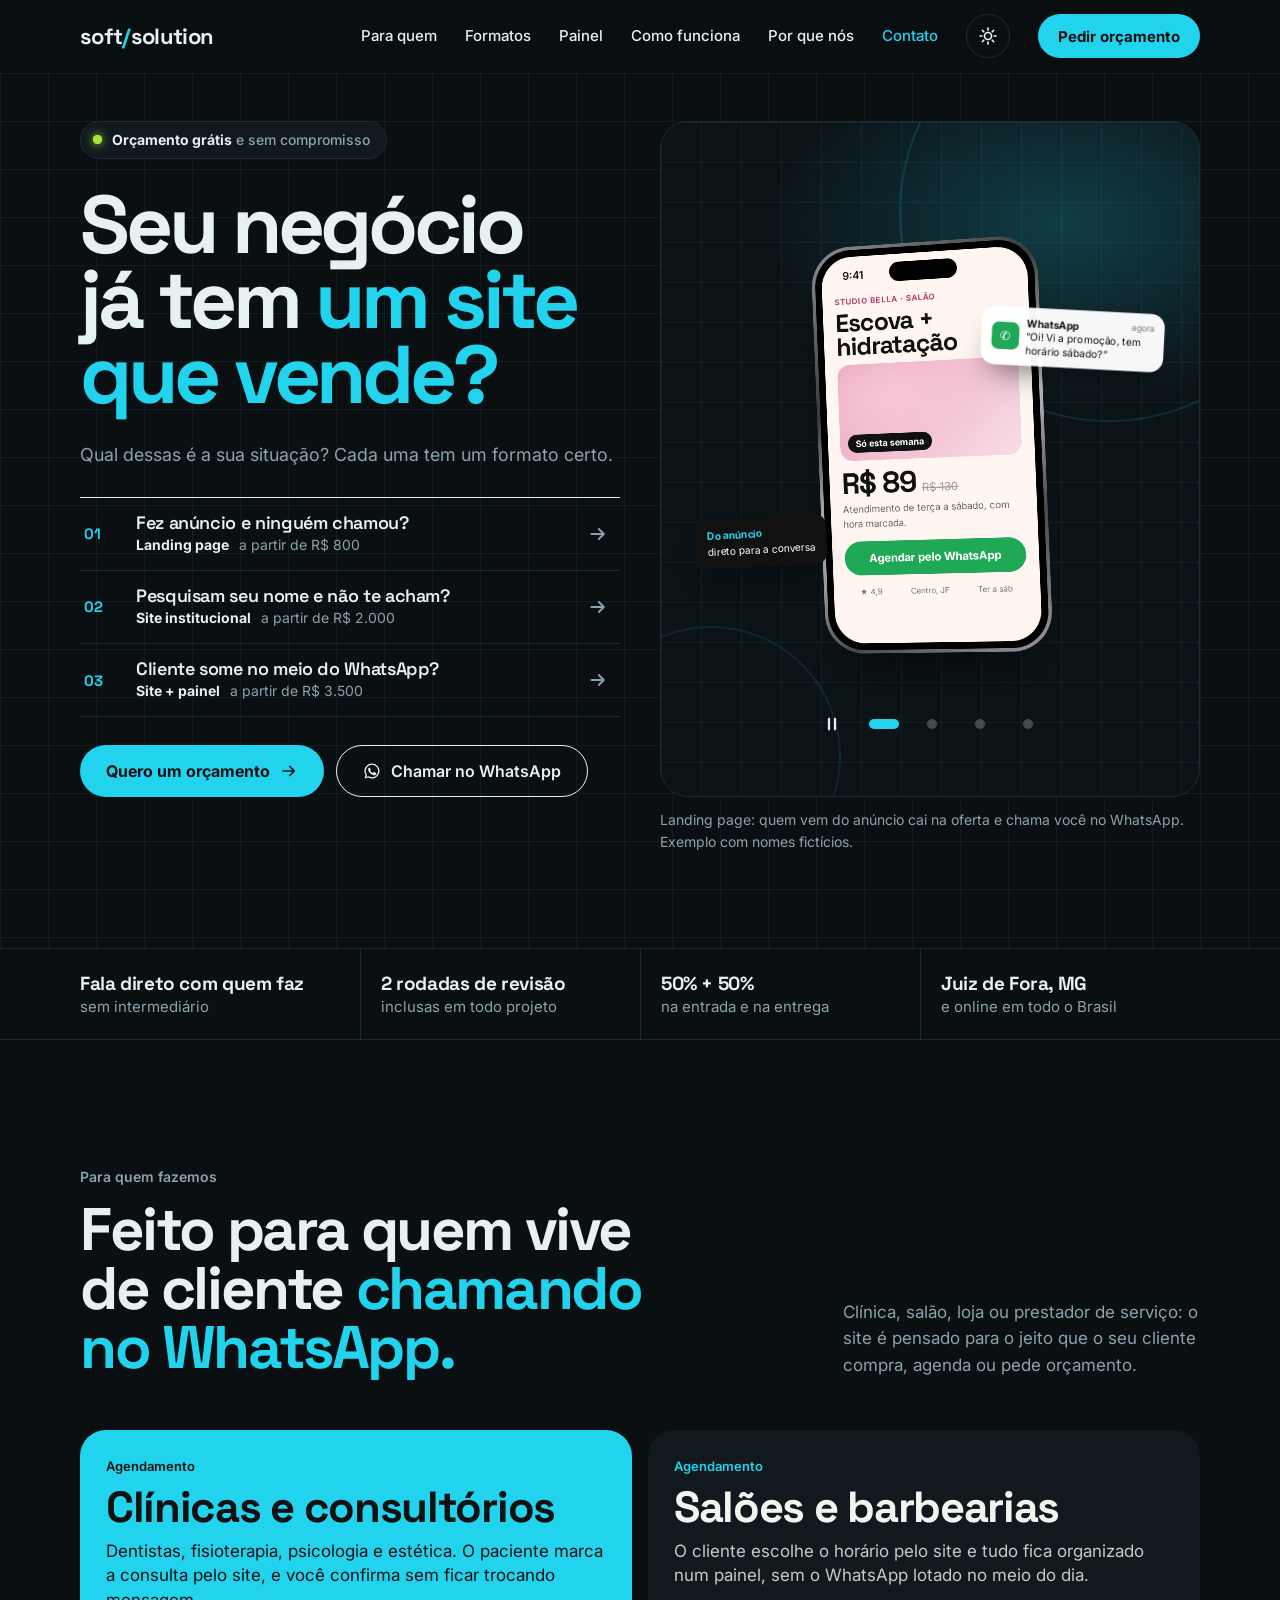
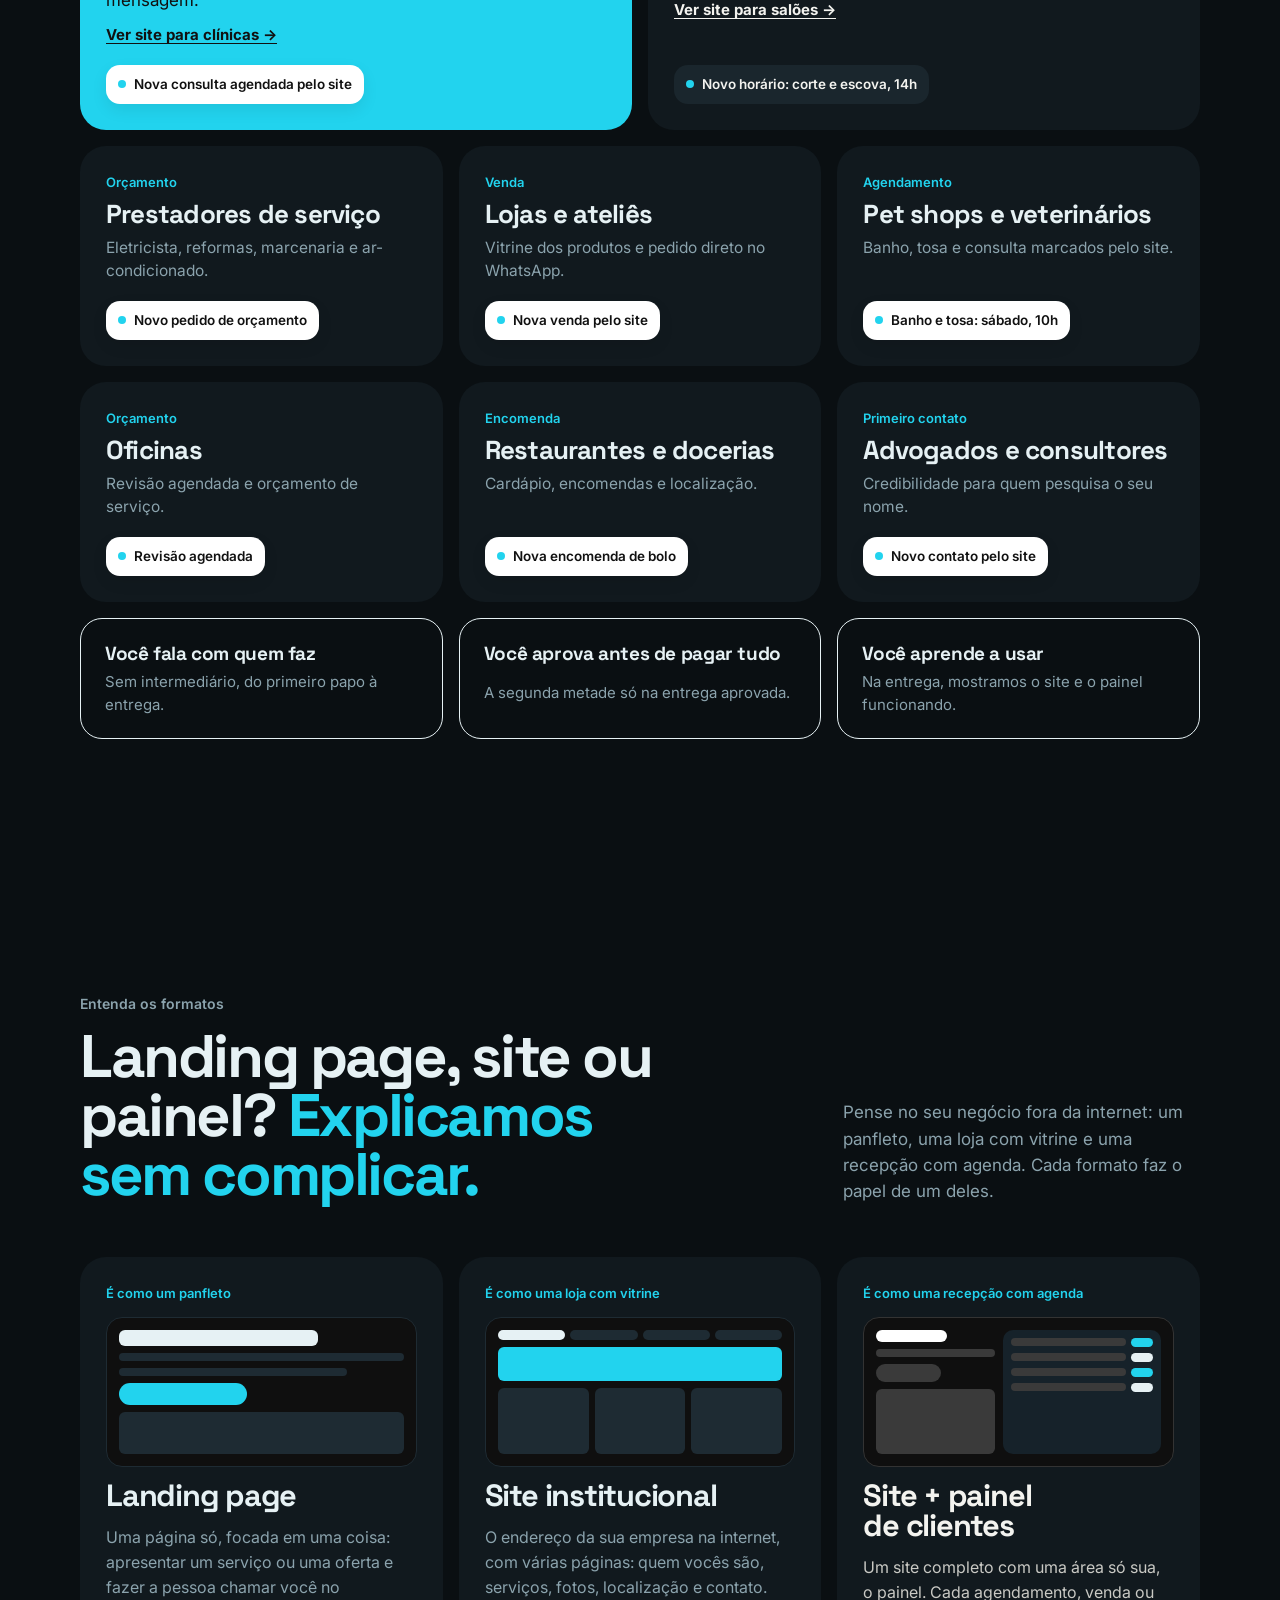
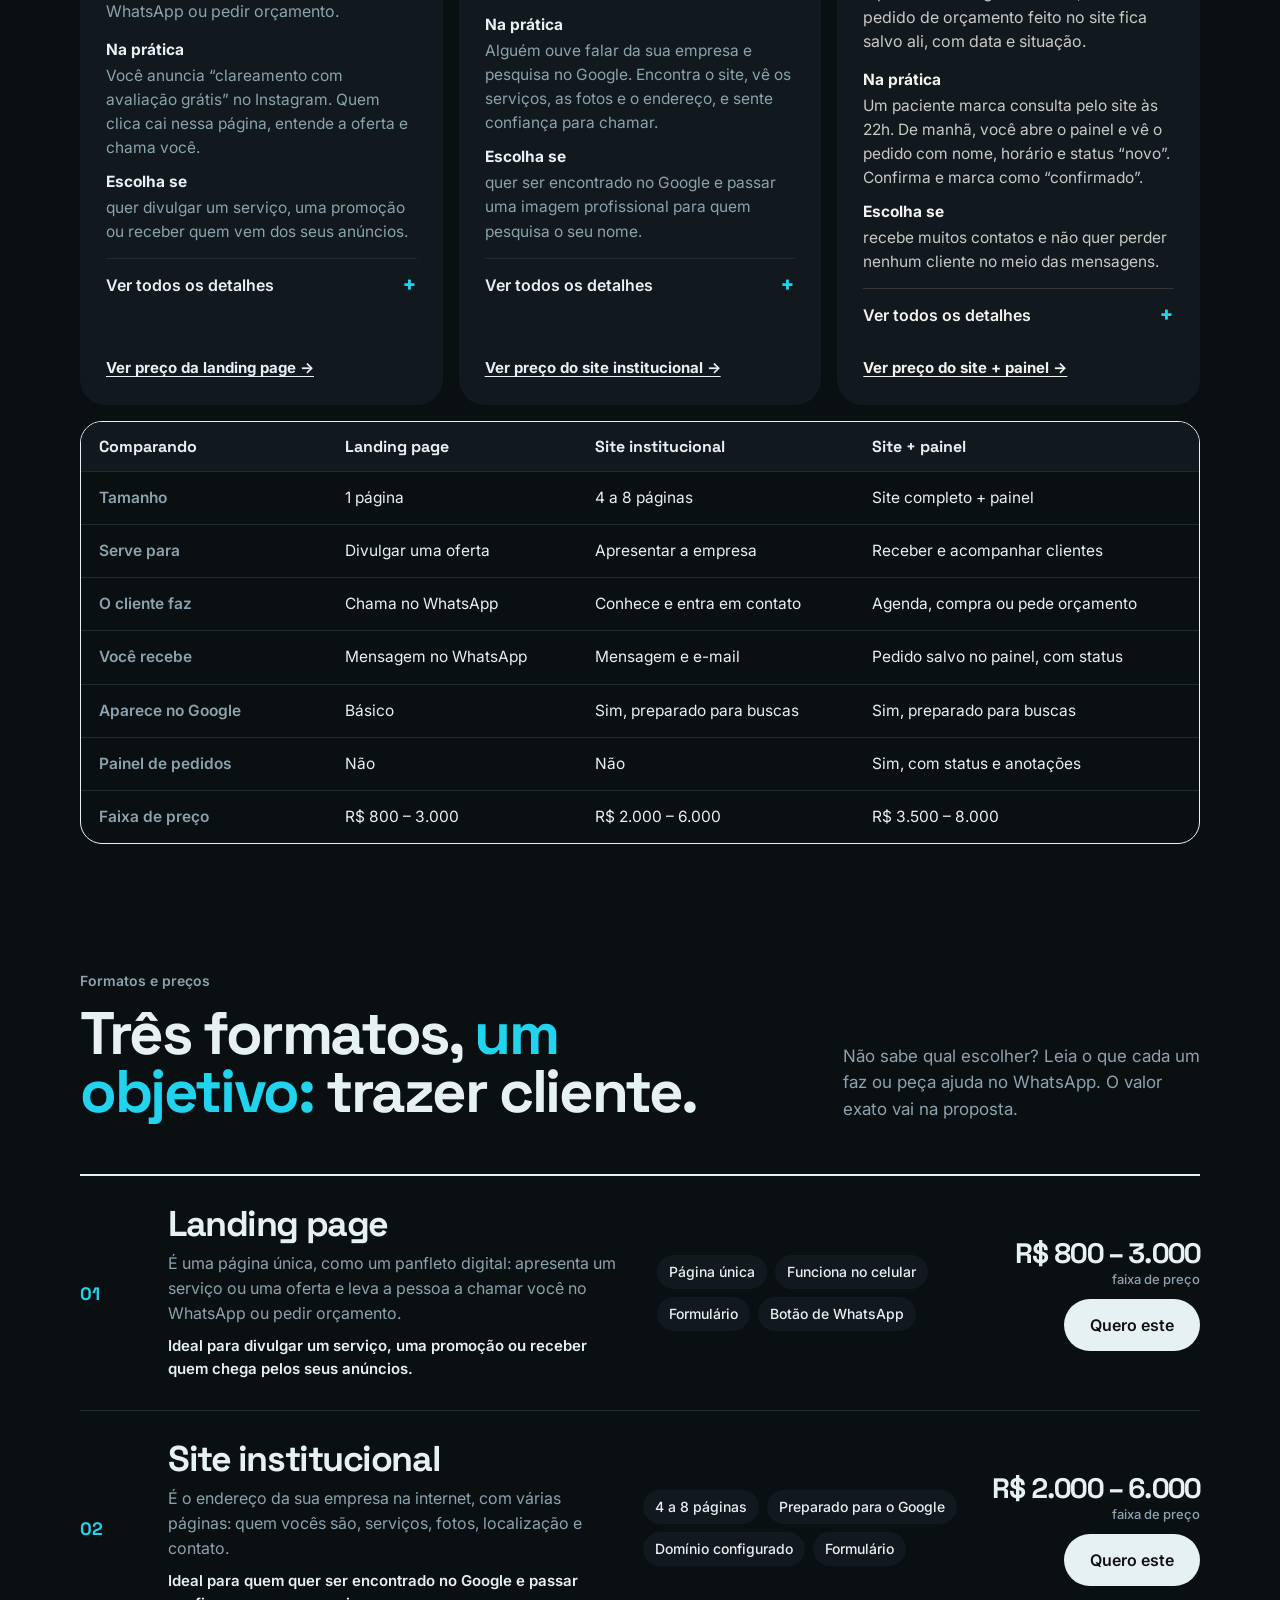
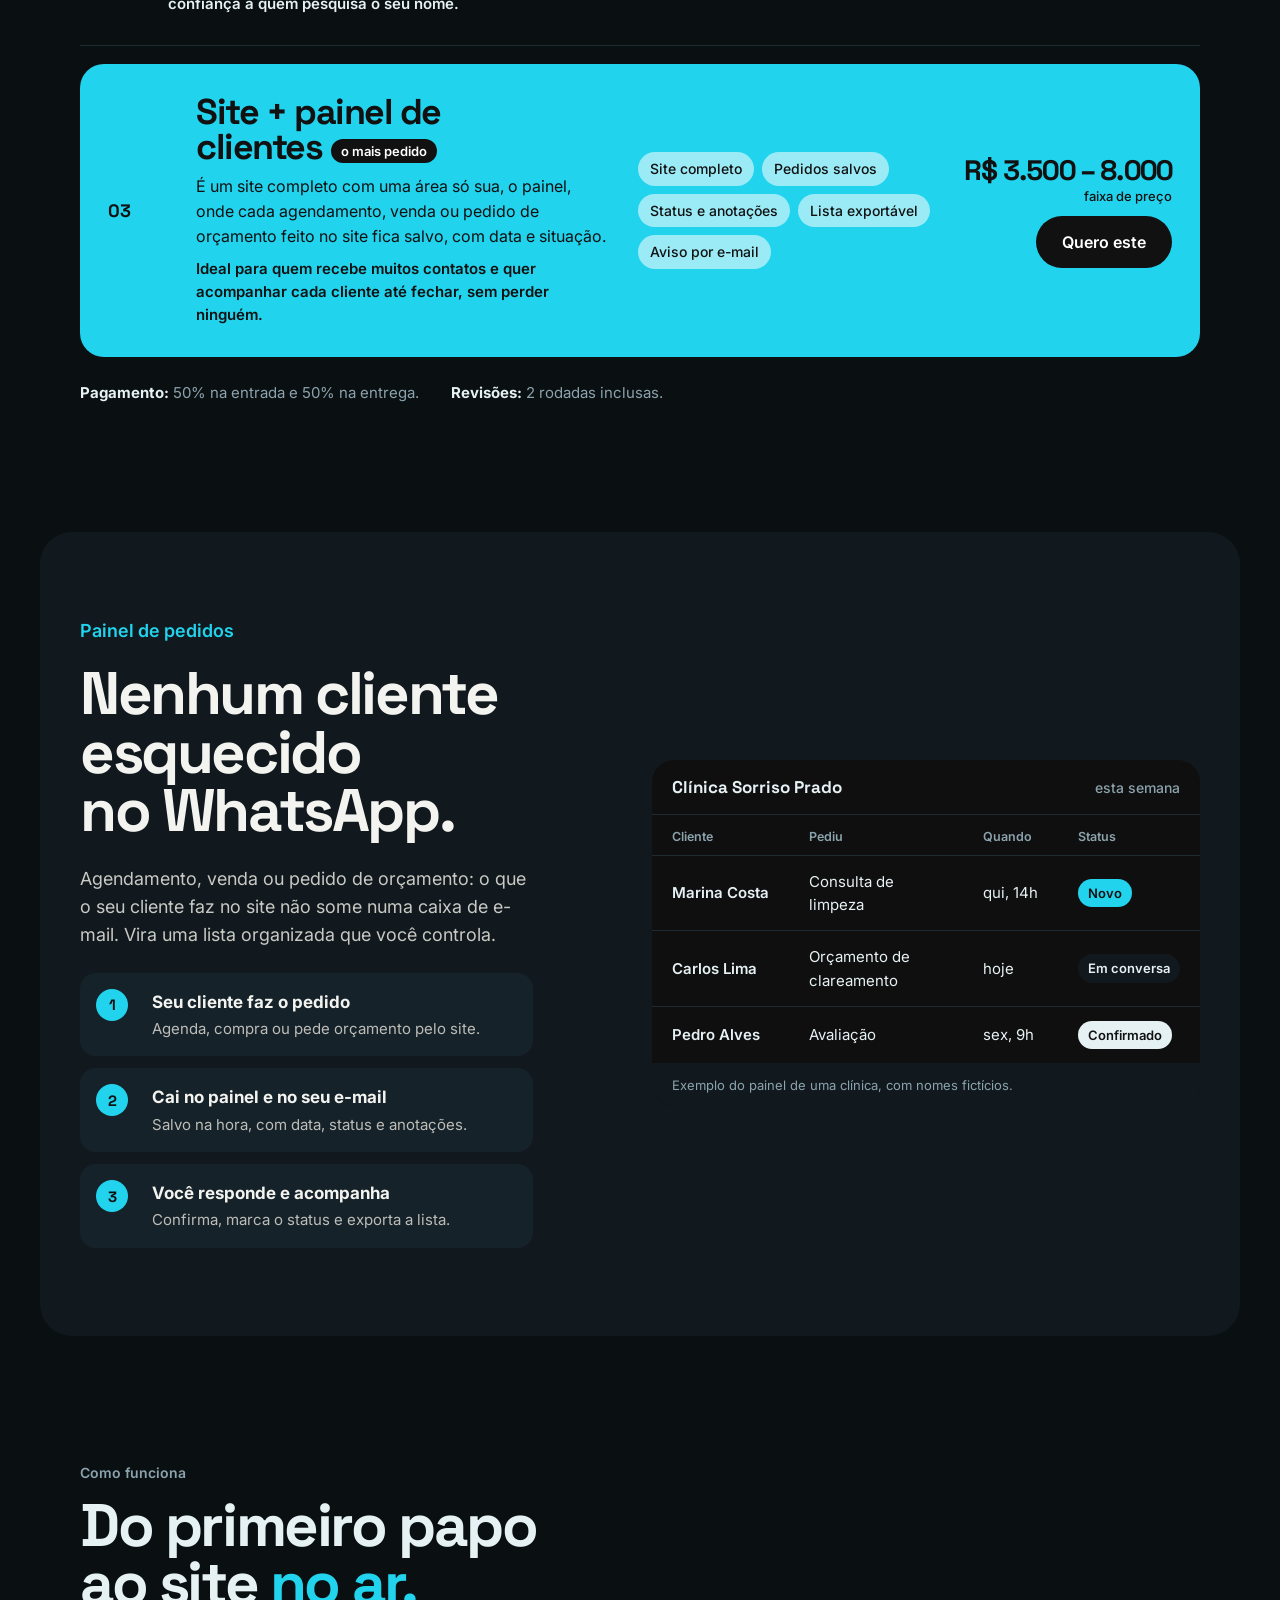
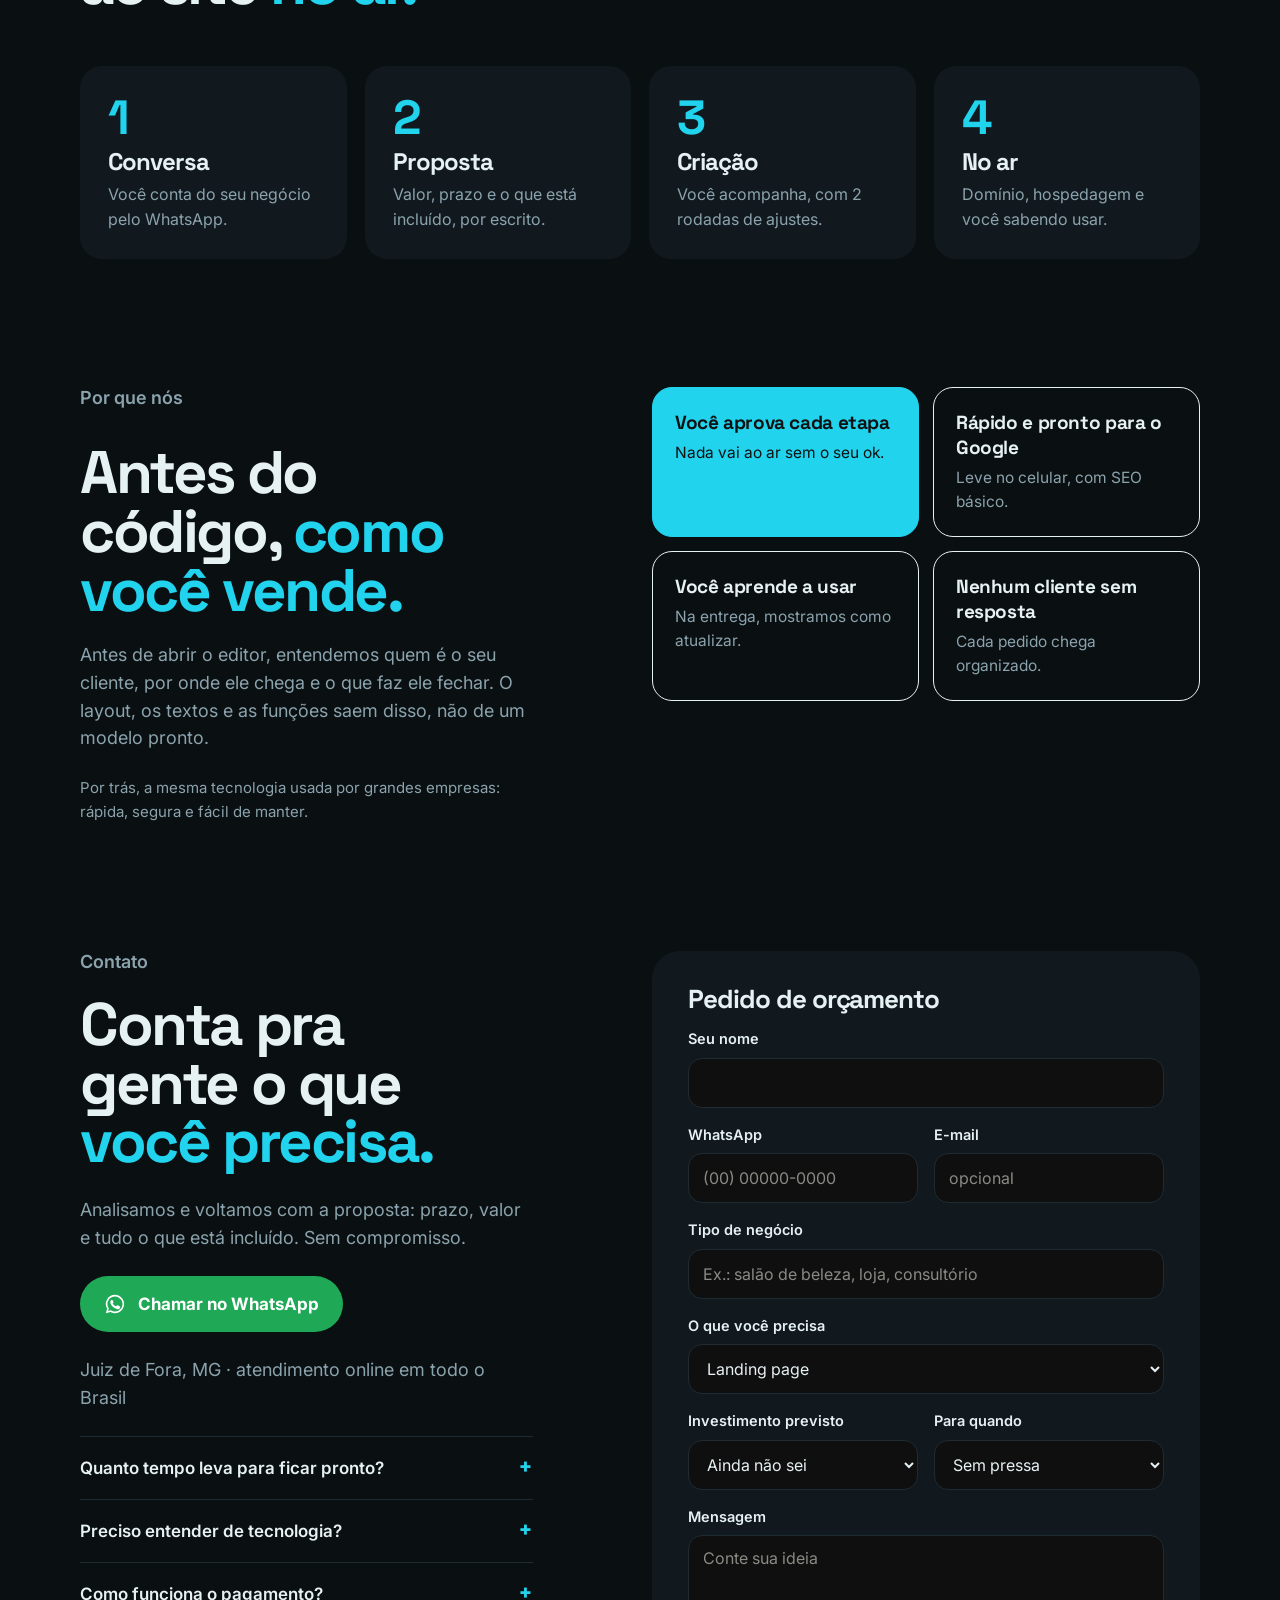
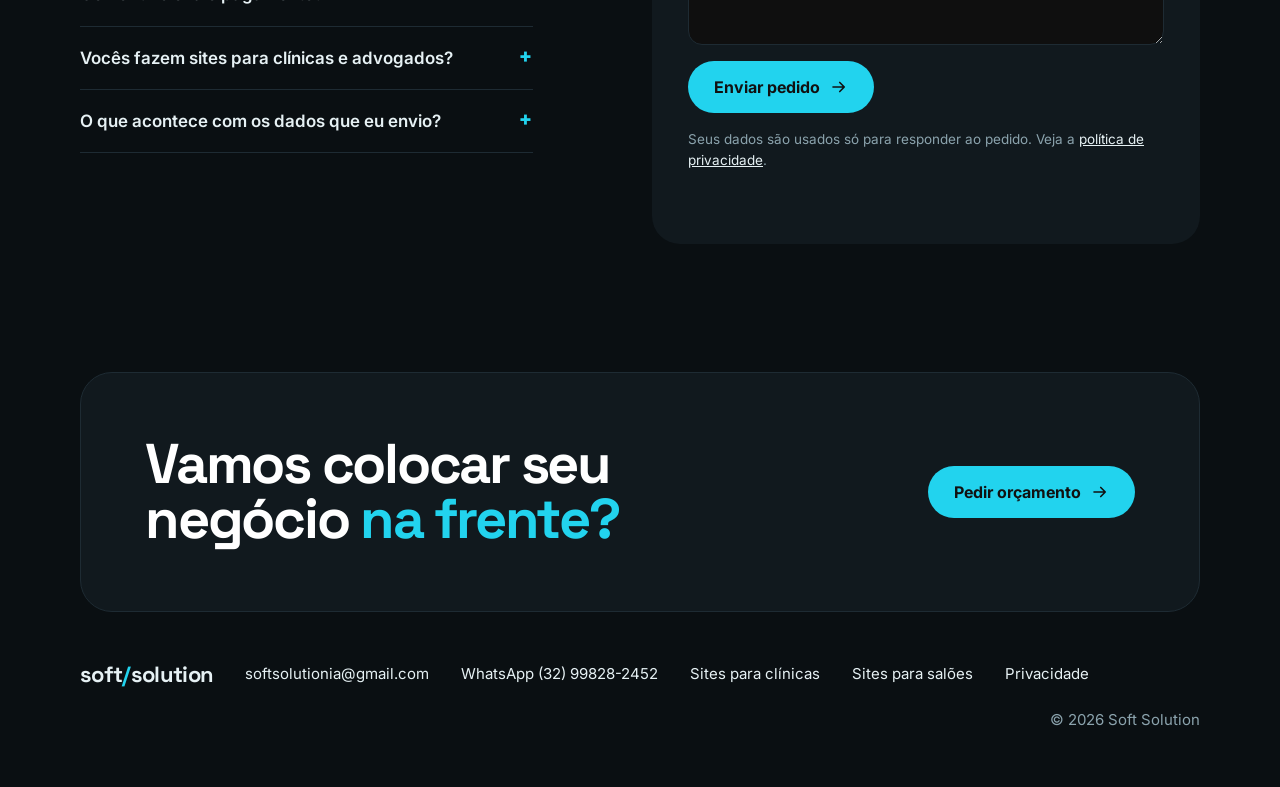
==== commit f9b9bfda: "Nova identidade: modelo C (grafite + ciano), modo escuro como padrão, grade de fundo e ponto ao vivo" ====
--- a/index.html
+++ b/index.html
@@ -18,8 +18,8 @@
 <meta property="og:type" content="website">
 <meta name="twitter:card" content="summary_large_image">
 <script type="application/ld+json">{"@context": "https://schema.org", "@graph": [{"@type": "ProfessionalService", "name": "Soft Solution", "description": "Criação de sites, landing pages e sites com painel de clientes para pequenas empresas.", "url": "https://wieskamarcelo.github.io/site-marcelo-alves/", "image": "https://wieskamarcelo.github.io/site-marcelo-alves/assets/og-image.png", "email": "softsolutionia@gmail.com", "telephone": "+55 32 99828-2452", "areaServed": ["Juiz de Fora", "Brasil"], "address": {"@type": "PostalAddress", "addressLocality": "Juiz de Fora", "addressRegion": "MG", "addressCountry": "BR"}, "priceRange": "R$ 800 - R$ 8.000"}, {"@type": "FAQPage", "mainEntity": [{"@type": "Question", "name": "Quanto tempo leva para ficar pronto?", "acceptedAnswer": {"@type": "Answer", "text": "Depende do tamanho do projeto. Uma landing page costuma levar poucos dias; sites institucionais e com painel levam mais. O prazo exato vai na proposta."}}, {"@type": "Question", "name": "Preciso entender de tecnologia?", "acceptedAnswer": {"@type": "Answer", "text": "Não. Cuidamos da parte técnica, do domínio à publicação, e explicamos o que for preciso."}}, {"@type": "Question", "name": "Como funciona o pagamento?", "acceptedAnswer": {"@type": "Answer", "text": "50% na entrada e 50% na entrega. Todo projeto inclui 2 rodadas de revisão."}}, {"@type": "Question", "name": "Vocês fazem sites para clínicas e advogados?", "acceptedAnswer": {"@type": "Answer", "text": "Sim, seguindo as regras de publicidade de cada conselho (CFM, CFO e OAB): sem promessa de resultado e com conteúdo informativo. Você revisa e aprova todos os textos."}}, {"@type": "Question", "name": "O que acontece com os dados que eu envio?", "acceptedAnswer": {"@type": "Answer", "text": "Usamos só para responder ao seu pedido e preparar a proposta. Nada é vendido ou compartilhado para propaganda. Veja a política de privacidade."}}]}]}</script>
-<meta name="theme-color" content="#FF4F1F">
-<script>try{var t=localStorage.getItem("tema");document.documentElement.dataset.theme=t||(matchMedia("(prefers-color-scheme: dark)").matches?"dark":"light")}catch(e){document.documentElement.dataset.theme="light"}</script>
+<meta name="theme-color" content="#0A0F12">
+<script>try{var t=localStorage.getItem("tema");document.documentElement.dataset.theme=t||"dark"}catch(e){document.documentElement.dataset.theme="light"}</script>
 
 <link rel="preconnect" href="https://fonts.googleapis.com">
 <link rel="preconnect" href="https://fonts.gstatic.com" crossorigin>
@@ -31,7 +31,7 @@
    Personalidade: acessível, enérgico, confiável. NÃO é: frio, corporativo, genérico de IA.
    Regra ousada: fundo branco, preto puro e um laranja-sinal em blocos grandes; botões em pílula.
    Tipos: Space Grotesk (títulos) + Inter (texto). */
-:root{--bg:#FFFFFF;--soft:#F3F3F0;--ink:#111111;--ink2:#4A4A4A;--line:#DDDDDA;--or:#FF4F1F;--or-t:#C2360C;--wa:#1FA855;
+:root{--bg:#F5F8F9;--soft:#EAF1F3;--ink:#0A0F12;--ink2:#4B5F68;--line:#D3DFE4;--or:#22D3EE;--or-t:#0E7490;--acc2:#A3E635;--wa:#1FA855;
   --head:"Space Grotesk",ui-sans-serif,system-ui,sans-serif;--body:Inter,ui-sans-serif,system-ui,sans-serif;--w:1200px;--g:clamp(20px,4vw,40px)}
 *,*::before,*::after{box-sizing:border-box}*{min-width:0}
 html{scroll-behavior:smooth;scroll-padding-top:80px;-webkit-text-size-adjust:100%}
@@ -40,11 +40,11 @@
 p{margin:0}a{color:inherit}
 .wrap{max-width:var(--w);margin:0 auto;padding:0 var(--g)}
 :focus-visible{outline:3px solid var(--or);outline-offset:3px}
-.hl{color:var(--or)}
+.hl{color:var(--or-t)}
 
 .btn{display:inline-flex;align-items:center;justify-content:center;gap:10px;min-height:52px;padding:0 26px;border-radius:999px;border:0;background:var(--ink);color:#fff;font:600 16px var(--body);text-decoration:none;cursor:pointer;transition:transform .2s,background .2s}
 .btn:hover{transform:translateY(-2px)}
-.btn.or{background:var(--or);color:var(--ink);font-weight:700}.btn.or:hover{background:#FF6A3D}
+.btn.or{background:var(--or);color:var(--ink);font-weight:700}.btn.or:hover{background:#67E8F9}
 .btn.ghost{background:transparent;color:var(--ink);border:1.5px solid var(--ink)}.btn.ghost:hover{background:var(--ink);color:#fff}
 .btn svg{width:18px;height:18px}
 
@@ -52,7 +52,7 @@
 nav{position:sticky;top:0;z-index:40;background:rgba(255,255,255,.92);backdrop-filter:blur(10px);border-bottom:1px solid transparent;transition:border-color .2s}
 nav.scrolled{border-bottom-color:var(--line)}
 nav .wrap{display:flex;align-items:center;gap:28px;min-height:72px}
-.mark{font:700 22px var(--head);letter-spacing:-.03em;text-decoration:none;white-space:nowrap}.mark i{font-style:normal;color:var(--or)}
+.mark{font:700 22px var(--head);letter-spacing:-.03em;text-decoration:none;white-space:nowrap}.mark i{font-style:normal;color:var(--or-t)}
 .links{display:flex;gap:4px 28px;margin-left:auto;font-weight:500;font-size:15px}
 .links a{text-decoration:none;padding:10px 0;white-space:nowrap}.links a:hover,.links a.on{color:var(--or-t)}
 nav .btn{min-height:44px;padding:0 20px;font-size:15px;white-space:nowrap}
@@ -62,14 +62,14 @@
 .theme .sun{display:none}[data-theme="dark"] .theme .sun{display:block}[data-theme="dark"] .theme .moon{display:none}
 
 /* hero */
-.hero{padding:clamp(28px,4vw,48px) 0 clamp(64px,8vw,96px)}
+.hero{background:linear-gradient(color-mix(in srgb,var(--line) 45%,transparent) 1px,transparent 1px) 0 0/48px 48px,linear-gradient(90deg,color-mix(in srgb,var(--line) 45%,transparent) 1px,transparent 1px) 0 0/48px 48px;padding:clamp(28px,4vw,48px) 0 clamp(64px,8vw,96px)}
 .hero .wrap{display:grid;grid-template-columns:repeat(12,minmax(0,1fr));gap:40px}
 .hero .txt{grid-column:1/7;display:flex;flex-direction:column;justify-content:center;gap:28px}
 .pill{align-self:flex-start;max-width:100%;display:inline-flex;align-items:center;gap:10px;background:var(--soft);border:1px solid var(--line);border-radius:999px;padding:7px 16px 7px 12px;font-size:14px;font-weight:500;color:var(--ink2)}
 .pill b{color:var(--ink);font-weight:700}
 a.pill{text-decoration:none;transition:border-color .2s}a.pill:hover{border-color:var(--or)}
-.pill .pdot{position:relative;width:9px;height:9px;border-radius:50%;background:var(--or);flex:none}
-@media (prefers-reduced-motion:no-preference){.pill .pdot::after{content:"";position:absolute;inset:0;border-radius:50%;background:var(--or);animation:ping 1.8s cubic-bezier(0,0,.2,1) infinite}}
+.pill .pdot{position:relative;width:9px;height:9px;border-radius:50%;background:var(--acc2);box-shadow:0 0 10px var(--acc2);flex:none}
+@media (prefers-reduced-motion:no-preference){.pill .pdot::after{content:"";position:absolute;inset:0;border-radius:50%;background:var(--acc2);animation:ping 1.8s cubic-bezier(0,0,.2,1) infinite}}
 @keyframes ping{75%,100%{transform:scale(2.4);opacity:0}}
 .ask{list-style:none;margin:0;padding:0;max-width:580px;border-top:1.5px solid var(--ink)}
 .ask a{display:grid;grid-template-columns:44px 1fr 28px;grid-template-rows:auto auto;column-gap:8px;align-items:center;text-decoration:none;padding:14px 4px;border-bottom:1px solid var(--line);transition:background .2s,padding .25s}
@@ -77,13 +77,13 @@
 .ask .q{font:600 18px/1.25 var(--head);letter-spacing:-.02em;color:var(--ink)}
 .ask .a{grid-column:2;font-size:14px;color:var(--ink2);white-space:nowrap}.ask .a b{color:var(--ink);font-weight:700;margin-right:6px}
 .ask .go{grid-row:1/3;grid-column:3;width:20px;height:20px;color:var(--ink2);transition:transform .25s,color .25s}
-.ask a:hover{padding-left:10px}.ask a:hover .go{transform:translateX(4px);color:var(--or)}
+.ask a:hover{padding-left:10px}.ask a:hover .go{transform:translateX(4px);color:var(--or-t)}
 .hero h1{font-size:clamp(44px,6.4vw,86px);line-height:.92;letter-spacing:-.05em}
 .lead{font-size:clamp(17px,1.4vw,19px);color:var(--ink2);max-width:30em}
 .act{display:flex;flex-wrap:wrap;gap:12px}
-.stage{grid-column:7/13;background:var(--or);border-radius:28px;padding:clamp(28px,4vw,48px);display:flex;align-items:center;justify-content:center;min-height:520px;position:relative;overflow:hidden}
-.stage::before{content:"";position:absolute;width:420px;height:420px;border-radius:50%;border:2px solid rgba(17,17,17,.12);right:-120px;top:-120px}
-.stage::after{content:"";position:absolute;width:260px;height:260px;border-radius:50%;border:2px solid rgba(17,17,17,.12);left:-80px;bottom:-90px}
+.stage{grid-column:7/13;background:radial-gradient(420px 260px at 75% 15%,rgba(34,211,238,.22),transparent 70%),linear-gradient(rgba(34,211,238,.07) 1px,transparent 1px) 0 0/40px 40px,linear-gradient(90deg,rgba(34,211,238,.07) 1px,transparent 1px) 0 0/40px 40px,#0B1317;border:1px solid #1E2B33;border-radius:28px;padding:clamp(28px,4vw,48px);display:flex;align-items:center;justify-content:center;min-height:520px;position:relative;overflow:hidden}
+.stage::before{content:"";position:absolute;width:420px;height:420px;border-radius:50%;border:2px solid rgba(34,211,238,.14);right:-120px;top:-120px}
+.stage::after{content:"";position:absolute;width:260px;height:260px;border-radius:50%;border:2px solid rgba(34,211,238,.1);left:-80px;bottom:-90px}
 .car{position:relative;z-index:1;width:100%;max-width:520px;aspect-ratio:480/560;margin:0 auto}
 .track{position:absolute;inset:0;touch-action:pan-y}
 .slide{position:absolute;inset:0;opacity:0;transform:translateX(24px);transition:opacity .5s,transform .5s;pointer-events:none}
@@ -119,13 +119,13 @@
 .scene.real .H{font-family:var(--head);letter-spacing:-.03em;font-weight:700;line-height:.95}
 
 .dots{position:relative;z-index:1;display:flex;gap:4px;justify-content:center;margin-top:14px}
-.pause{width:44px;height:44px;border:0;background:none;cursor:pointer;display:grid;place-items:center;color:#111;margin-right:4px}
+.pause{width:44px;height:44px;border:0;background:none;cursor:pointer;display:grid;place-items:center;color:#E6F1F4;margin-right:4px}
 .pause svg{width:18px;height:18px}.pause .i-play{display:none}.pause[aria-pressed="true"] .i-play{display:block}.pause[aria-pressed="true"] .i-pause{display:none}
-.pause:focus-visible{outline:3px solid #111;outline-offset:-6px;border-radius:12px}
+.pause:focus-visible{outline:3px solid #22D3EE;outline-offset:-6px;border-radius:12px}
 .dot{width:44px;height:44px;border:0;background:none;padding:0;cursor:pointer;display:grid;place-items:center}
-.dot::before{content:"";width:10px;height:10px;border-radius:999px;background:rgba(17,17,17,.3);transition:width .3s,background .3s}
-.dot.on::before{width:30px;background:#111}
-.dot:focus-visible{outline:3px solid #111;outline-offset:-6px;border-radius:12px}
+.dot::before{content:"";width:10px;height:10px;border-radius:999px;background:rgba(230,241,244,.25);transition:width .3s,background .3s}
+.dot.on::before{width:30px;background:#22D3EE}
+.dot:focus-visible{outline:3px solid #22D3EE;outline-offset:-6px;border-radius:12px}
 .stage{flex-direction:column}
 .note{grid-column:7/13;margin-top:-28px;font-size:14px;color:var(--ink2)}
 
@@ -219,7 +219,7 @@
 label{display:grid;gap:7px;font-size:14.5px;font-weight:600}
 input,select,textarea{font:16px var(--body);color:var(--ink);background:#fff;border:1.5px solid var(--line);border-radius:14px;padding:12px 14px;min-height:50px;width:100%;transition:border-color .2s}
 input:hover,select:hover,textarea:hover{border-color:#B5B5B0}
-input:focus-visible,select:focus-visible,textarea:focus-visible{outline:none;border-color:var(--ink);box-shadow:0 0 0 3px rgba(255,79,31,.35)}
+input:focus-visible,select:focus-visible,textarea:focus-visible{outline:none;border-color:var(--ink);box-shadow:0 0 0 3px rgba(34,211,238,.35)}
 input::placeholder,textarea::placeholder{color:#767676}
 textarea{min-height:110px;resize:vertical}
 .two{display:grid;grid-template-columns:repeat(2,minmax(0,1fr));gap:16px}
@@ -328,29 +328,29 @@
 }
 
 /* modo escuro */
-[data-theme="dark"]{color-scheme:dark;--bg:#0F0F0F;--soft:#1B1B1A;--ink:#F3F3EF;--ink2:#B4B4AE;--line:#2E2E2C;--or-t:#FF7A52}
-[data-theme="dark"] nav{background:rgba(15,15,15,.9)}
+[data-theme="dark"]{color-scheme:dark;--bg:#0A0F12;--soft:#11191E;--ink:#E6F1F4;--ink2:#8BA3AD;--line:#1E2B33;--or-t:#22D3EE}
+[data-theme="dark"] nav{background:rgba(10,15,18,.88)}
 [data-theme="dark"] .btn{color:#111}
 [data-theme="dark"] .btn.or{color:#111}
 [data-theme="dark"] .btn.ghost{color:var(--ink)}[data-theme="dark"] .btn.ghost:hover{color:#111}
 [data-theme="dark"] .btn.wa{color:#fff}
-[data-theme="dark"] .cta{background:#1B1B1A}
+[data-theme="dark"] .cta{background:#11191E;border:1px solid #1E2B33}
 [data-theme="dark"] .cta .btn.or{color:#111}
-[data-theme="dark"] .stage,[data-theme="dark"] .row.hot,[data-theme="dark"] .tile.big,[data-theme="dark"] .promise li:first-child{--ink:#111;--ink2:#2A2A2A;--or-t:#111;color:#111}
+[data-theme="dark"] .row.hot,[data-theme="dark"] .tile.big,[data-theme="dark"] .promise li:first-child{--ink:#111;--ink2:#2A2A2A;--or-t:#111;color:#111}
 [data-theme="dark"] .row.hot li{background:rgba(255,255,255,.55)}
 [data-theme="dark"] .row.hot .btn{background:#111;color:#fff}
 [data-theme="dark"] .note{color:var(--ink2)}
-[data-theme="dark"] .panelsec{background:#1B1B1A;color:#F3F3EF}
-[data-theme="dark"] .steps3 li{background:#262625}
+[data-theme="dark"] .panelsec{background:#11191E;color:#F3F3EF}
+[data-theme="dark"] .steps3 li{background:#16222A}
 [data-theme="dark"] .steps3 li::before,[data-theme="dark"] .st.new{color:#111}
 [data-theme="dark"] .st.won{color:#111}
 [data-theme="dark"] .board{background:#0F0F0F}
 [data-theme="dark"] .tile .ping{color:#111}
-[data-theme="dark"] .tile.dark{background:#1B1B1A;color:#F3F3EF}
-[data-theme="dark"] .tile.dark .ping{background:#2A2A29;color:#F3F3EF}
-[data-theme="dark"] .lc.hot{background:#1B1B1A;color:#F3F3EF}
+[data-theme="dark"] .tile.dark{background:#11191E;color:#F3F3EF}
+[data-theme="dark"] .tile.dark .ping{background:#1A262D;color:#F3F3EF}
+[data-theme="dark"] .lc.hot{background:#11191E;color:#F3F3EF}
 [data-theme="dark"] .mock{background:#0F0F0F}[data-theme="dark"] .lc.hot .mock{background:#0F0F0F;border-color:#333}
-[data-theme="dark"] .mock .tbl{background:#262625}[data-theme="dark"] .mock .tbl span i{background:#3A3A3A}
+[data-theme="dark"] .mock .tbl{background:#16222A}[data-theme="dark"] .mock .tbl span i{background:#3A3A3A}
 [data-theme="dark"] input,[data-theme="dark"] select,[data-theme="dark"] textarea{background:#0F0F0F}
 [data-theme="dark"] input:hover,[data-theme="dark"] select:hover,[data-theme="dark"] textarea:hover{border-color:#555}
 [data-theme="dark"] input::placeholder,[data-theme="dark"] textarea::placeholder{color:#8A8A85}
@@ -394,7 +394,7 @@
 <div style="background:#1FA855;color:#fff;border-radius:999px;padding:18px;text-align:center;font:700 20px var(--body)">Agendar pelo WhatsApp</div>
 <div style="display:flex;justify-content:space-around;margin-top:18px;font-size:14px;color:#777"><span>★ 4,9</span><span>Centro, JF</span><span>Ter a sáb</span></div></div></div></div></div>
 <div style="position:absolute;right:0;top:120px;width:320px;background:rgba(255,255,255,.96);border-radius:24px;padding:16px 18px;display:grid;grid-template-columns:48px 1fr;gap:12px;align-items:center;box-shadow:0 30px 50px -20px rgba(0,0,0,.5);transform:rotate(3deg)"><i style="width:48px;height:48px;border-radius:12px;background:#1FA855;display:grid;place-items:center;color:#fff;font:700 22px var(--body)">✆</i><div style="font-size:18px;line-height:1.3"><b style="display:flex;justify-content:space-between">WhatsApp<span style="font-weight:400;color:#777;font-size:15px">agora</span></b>“Oi! Vi a promoção, tem horário sábado?”</div></div>
-<div style="position:absolute;left:0;bottom:90px;background:#111;color:#fff;border-radius:20px;padding:16px 20px;box-shadow:0 30px 50px -20px rgba(0,0,0,.5);transform:rotate(-3deg);font-size:18px"><b style="color:#FF4F1F">Do anúncio</b><br>direto para a conversa</div></div></div></div></div><div class="slide" role="group" aria-roledescription="slide" aria-label="2 de 4: Site institucional" aria-hidden="true"><div class="scene real"><div style="position:absolute;left:50%;top:50%;transform:translate(-50%,-50%) scale(0.64)"><div style="position:relative;width:860px;height:660px">
+<div style="position:absolute;left:0;bottom:90px;background:#111;color:#fff;border-radius:20px;padding:16px 20px;box-shadow:0 30px 50px -20px rgba(0,0,0,.5);transform:rotate(-3deg);font-size:18px"><b style="color:#22D3EE">Do anúncio</b><br>direto para a conversa</div></div></div></div></div><div class="slide" role="group" aria-roledescription="slide" aria-label="2 de 4: Site institucional" aria-hidden="true"><div class="scene real"><div style="position:absolute;left:50%;top:50%;transform:translate(-50%,-50%) scale(0.64)"><div style="position:relative;width:860px;height:660px">
 <div style="position:absolute;left:0;top:60px;width:660px;background:#1C1C1E;border-radius:22px 22px 8px 8px;padding:14px 14px 18px;box-shadow:0 50px 80px -40px rgba(0,0,0,.6)"><div style="background:#fff;border-radius:6px;overflow:hidden;color:#111">
 <div style="background:#F2F2F4;padding:10px 14px;display:flex;gap:7px;align-items:center"><i style="width:12px;height:12px;border-radius:50%;background:#FF5F57"></i><i style="width:12px;height:12px;border-radius:50%;background:#FEBC2E"></i><i style="width:12px;height:12px;border-radius:50%;background:#28C840"></i><span style="margin-left:10px;flex:1;background:#fff;border-radius:8px;font-size:14px;color:#666;padding:5px 12px">atelieflordelis.com.br</span></div>
 <div style="display:flex;justify-content:space-between;align-items:center;padding:14px 22px;border-bottom:1px solid #EEE;font-size:14px;color:#444"><b class=H style="font-size:22px;color:#6B3E5E">Flor de Lis</b><span style="display:flex;gap:18px">Sobre<span>Coleção</span><span>Onde estamos</span><span>Contato</span></span></div>
@@ -421,7 +421,7 @@
 <div class="island" style="width:60px;height:18px;top:7px"></div>
 <div class="sb" style="color:#111;font-size:10.5px;height:32px;padding:2px 18px 0 22px;transform-origin:center"><span>9:41</span><span class="ic" style="transform:scale(.75)"><span class="bat"><b></b></span></span></div>
 <div style="padding:36px 10px 0"><p class="H" style="font-size:18px;font-weight:700">Pedidos</p><p style="font-size:9px;color:#777;margin-bottom:8px">Painel · Clínica Sorriso Prado</p>
-<div style="background:#fff;border-radius:12px;padding:9px;box-shadow:0 0 0 2px #FF4F1F;margin-bottom:6px;font-size:10px"><b style="display:flex;justify-content:space-between">Marina Costa<span style="background:#FF4F1F;color:#111;border-radius:999px;padding:1px 7px;font-size:8.5px">Novo</span></b><span style="color:#777">Limpeza · qui, 14h · agora</span></div>
+<div style="background:#fff;border-radius:12px;padding:9px;box-shadow:0 0 0 2px #22D3EE;margin-bottom:6px;font-size:10px"><b style="display:flex;justify-content:space-between">Marina Costa<span style="background:#22D3EE;color:#111;border-radius:999px;padding:1px 7px;font-size:8.5px">Novo</span></b><span style="color:#777">Limpeza · qui, 14h · agora</span></div>
 <div style="background:#fff;border-radius:12px;padding:9px;margin-bottom:6px;font-size:10px"><b style="display:flex;justify-content:space-between">Carlos Lima<span style="background:#EEE;border-radius:999px;padding:1px 7px;font-size:8.5px">Em conversa</span></b><span style="color:#777">Clareamento · hoje</span></div>
 <div style="background:#fff;border-radius:12px;padding:9px;font-size:10px"><b style="display:flex;justify-content:space-between">Pedro Alves<span style="background:#111;color:#fff;border-radius:999px;padding:1px 7px;font-size:8.5px">Confirmado</span></b><span style="color:#777">Avaliação · sex, 9h</span></div></div>
 <div class="home" style="width:70px;height:3.5px;background:#111;bottom:6px"></div></div></div></div></div></div><div class="slide" role="group" aria-roledescription="slide" aria-label="4 de 4: Resultados" aria-hidden="true"><div class="scene real"><div class="lap" style="left:30px;top:96px;width:420px;transform:perspective(1600px) rotateX(4deg)"><div class="lid"><div class="cam"></div><div class="disp" style="display:grid;grid-template-columns:76px 1fr;height:262px">
@@ -430,9 +430,9 @@
 <div style="display:grid;grid-template-columns:repeat(3,1fr);gap:6px;margin:8px 0">
 <div style="background:#F4F4F1;border-radius:8px;padding:7px"><p class="H" style="font-size:19px;font-weight:700">14</p><p style="font-size:8px;color:#666">pedidos pelo site</p></div>
 <div style="background:#F4F4F1;border-radius:8px;padding:7px"><p class="H" style="font-size:19px;font-weight:700">9</p><p style="font-size:8px;color:#666">consultas marcadas</p></div>
-<div style="background:#FF4F1F;border-radius:8px;padding:7px"><p class="H" style="font-size:19px;font-weight:700">0</p><p style="font-size:8px">cliente esquecido</p></div></div>
-<div style="display:flex;gap:5px;align-items:flex-end;height:46px;margin-bottom:3px"><i style="flex:1;height:35%;border-radius:3px 3px 0 0;background:#E9E9E6"></i><i style="flex:1;height:52%;border-radius:3px 3px 0 0;background:#E9E9E6"></i><i style="flex:1;height:44%;border-radius:3px 3px 0 0;background:#E9E9E6"></i><i style="flex:1;height:70%;border-radius:3px 3px 0 0;background:#E9E9E6"></i><i style="flex:1;height:58%;border-radius:3px 3px 0 0;background:#E9E9E6"></i><i style="flex:1;height:40%;border-radius:3px 3px 0 0;background:#E9E9E6"></i><i style="flex:1;height:88%;border-radius:3px 3px 0 0;background:#FF4F1F"></i></div><p style="display:flex;justify-content:space-between;font-size:7.5px;color:#999;margin-bottom:5px"><span>sex</span><span>sáb</span><span>dom</span><span>seg</span><span>ter</span><span>qua</span><span>qui</span></p>
-<div style="display:grid;grid-template-columns:1fr auto;padding:6px 0;border-top:1px solid #EEE;font-size:9.5px"><div><b>Marina Costa</b> <span style="color:#777">· Limpeza · qui, 14h</span></div><span style="background:#FF4F1F;font-weight:700;border-radius:999px;padding:1px 7px;font-size:8.5px">Novo</span></div><div style="display:grid;grid-template-columns:1fr auto;padding:6px 0;border-top:1px solid #EEE;font-size:9.5px"><div><b>Carlos Lima</b> <span style="color:#777">· Clareamento</span></div><span style="background:#EEE;font-weight:700;border-radius:999px;padding:1px 7px;font-size:8.5px">Em conversa</span></div><div style="display:grid;grid-template-columns:1fr auto;padding:6px 0;border-top:1px solid #EEE;font-size:9.5px"><div><b>Pedro Alves</b> <span style="color:#777">· Avaliação · sex, 9h</span></div><span style="background:#111;color:#fff;font-weight:700;border-radius:999px;padding:1px 7px;font-size:8.5px">Confirmado</span></div></div>
+<div style="background:#22D3EE;border-radius:8px;padding:7px"><p class="H" style="font-size:19px;font-weight:700">0</p><p style="font-size:8px">cliente esquecido</p></div></div>
+<div style="display:flex;gap:5px;align-items:flex-end;height:46px;margin-bottom:3px"><i style="flex:1;height:35%;border-radius:3px 3px 0 0;background:#E9E9E6"></i><i style="flex:1;height:52%;border-radius:3px 3px 0 0;background:#E9E9E6"></i><i style="flex:1;height:44%;border-radius:3px 3px 0 0;background:#E9E9E6"></i><i style="flex:1;height:70%;border-radius:3px 3px 0 0;background:#E9E9E6"></i><i style="flex:1;height:58%;border-radius:3px 3px 0 0;background:#E9E9E6"></i><i style="flex:1;height:40%;border-radius:3px 3px 0 0;background:#E9E9E6"></i><i style="flex:1;height:88%;border-radius:3px 3px 0 0;background:#22D3EE"></i></div><p style="display:flex;justify-content:space-between;font-size:7.5px;color:#999;margin-bottom:5px"><span>sex</span><span>sáb</span><span>dom</span><span>seg</span><span>ter</span><span>qua</span><span>qui</span></p>
+<div style="display:grid;grid-template-columns:1fr auto;padding:6px 0;border-top:1px solid #EEE;font-size:9.5px"><div><b>Marina Costa</b> <span style="color:#777">· Limpeza · qui, 14h</span></div><span style="background:#22D3EE;font-weight:700;border-radius:999px;padding:1px 7px;font-size:8.5px">Novo</span></div><div style="display:grid;grid-template-columns:1fr auto;padding:6px 0;border-top:1px solid #EEE;font-size:9.5px"><div><b>Carlos Lima</b> <span style="color:#777">· Clareamento</span></div><span style="background:#EEE;font-weight:700;border-radius:999px;padding:1px 7px;font-size:8.5px">Em conversa</span></div><div style="display:grid;grid-template-columns:1fr auto;padding:6px 0;border-top:1px solid #EEE;font-size:9.5px"><div><b>Pedro Alves</b> <span style="color:#777">· Avaliação · sex, 9h</span></div><span style="background:#111;color:#fff;font-weight:700;border-radius:999px;padding:1px 7px;font-size:8.5px">Confirmado</span></div></div>
 </div></div><div class="base"></div></div>
 <div class="glass" style="position:absolute;right:0;top:40px;border-radius:18px;padding:10px 12px;display:grid;grid-template-columns:34px 1fr;gap:9px;align-items:center;width:230px;box-shadow:0 20px 40px -16px rgba(0,0,0,.45);background:rgba(255,255,255,.9)"><i style="width:34px;height:34px;border-radius:10px;background:linear-gradient(150deg,#14A085,#0B6B58);display:grid;place-items:center;box-shadow:inset 0 1px 0 rgba(255,255,255,.3)"><svg width="20" height="20" viewBox="0 0 24 24"><path d="M12 4c-1.6-1.2-4-1.6-5.6-.5C4.6 4.7 4.4 7.4 5.3 10c.6 1.8.9 3.6 1.2 5.5.3 2 .8 4.5 2 4.5 1.4 0 1.4-4 3.5-4s2.1 4 3.5 4c1.2 0 1.7-2.5 2-4.5.3-1.9.6-3.7 1.2-5.5.9-2.6.7-5.3-1.1-6.5-1.6-1.1-4-.7-5.6.5z" fill="#fff"/></svg></i><div style="font-size:11.5px;line-height:1.3"><b style="display:flex;justify-content:space-between">Nova consulta<span style="font-weight:400;color:#777">agora</span></b>Marina Costa · qui, 14h</div></div></div></div></div></div>
     <div class="dots"><button type="button" class="pause" aria-label="Pausar troca automática" aria-pressed="false"><svg viewBox="0 0 24 24" aria-hidden="true"><path class="i-pause" d="M8 5v14M16 5v14" stroke="currentColor" stroke-width="3" stroke-linecap="round"/><path class="i-play" d="M8 5l11 7-11 7z" fill="currentColor"/></svg></button><button type="button" class="dot on" aria-label="Mostrar exemplo 1: Landing page" aria-current="true"></button><button type="button" class="dot" aria-label="Mostrar exemplo 2: Site institucional"></button><button type="button" class="dot" aria-label="Mostrar exemplo 3: Site + painel"></button><button type="button" class="dot" aria-label="Mostrar exemplo 4: Resultados"></button></div>
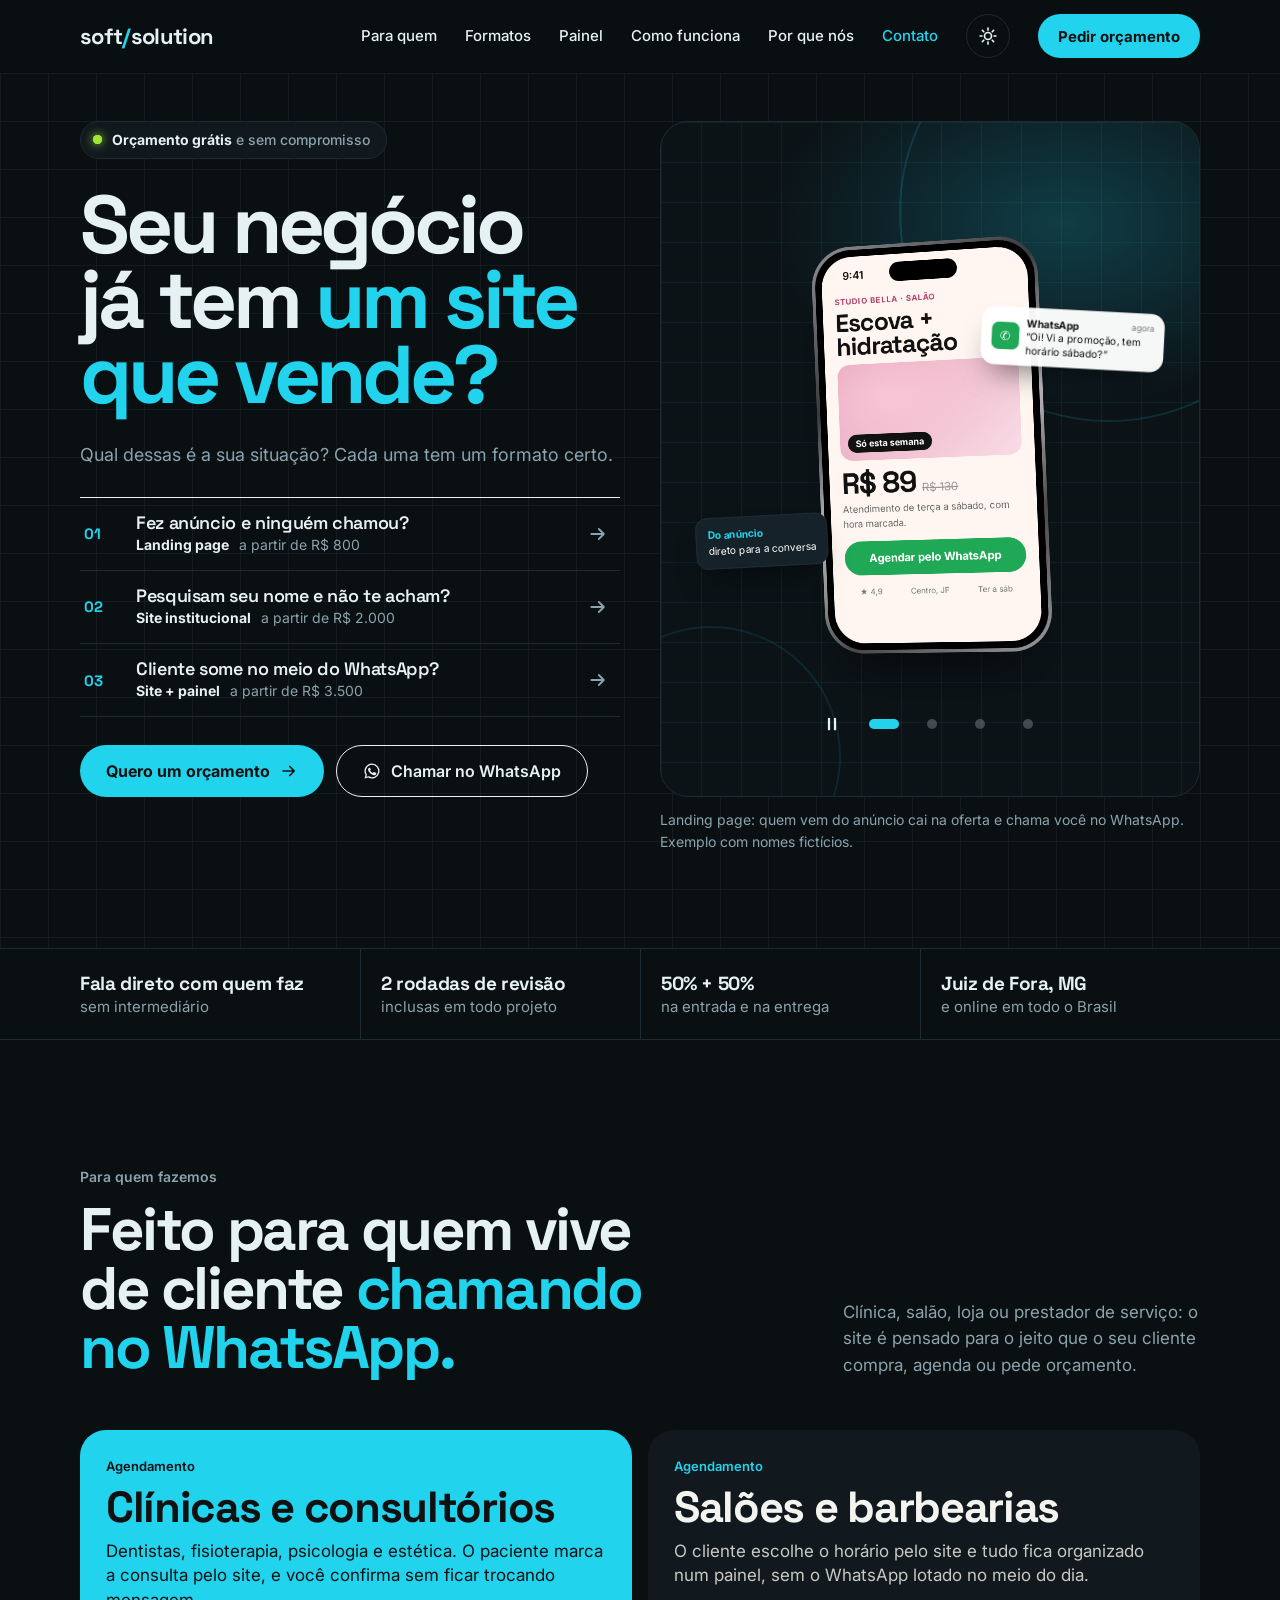
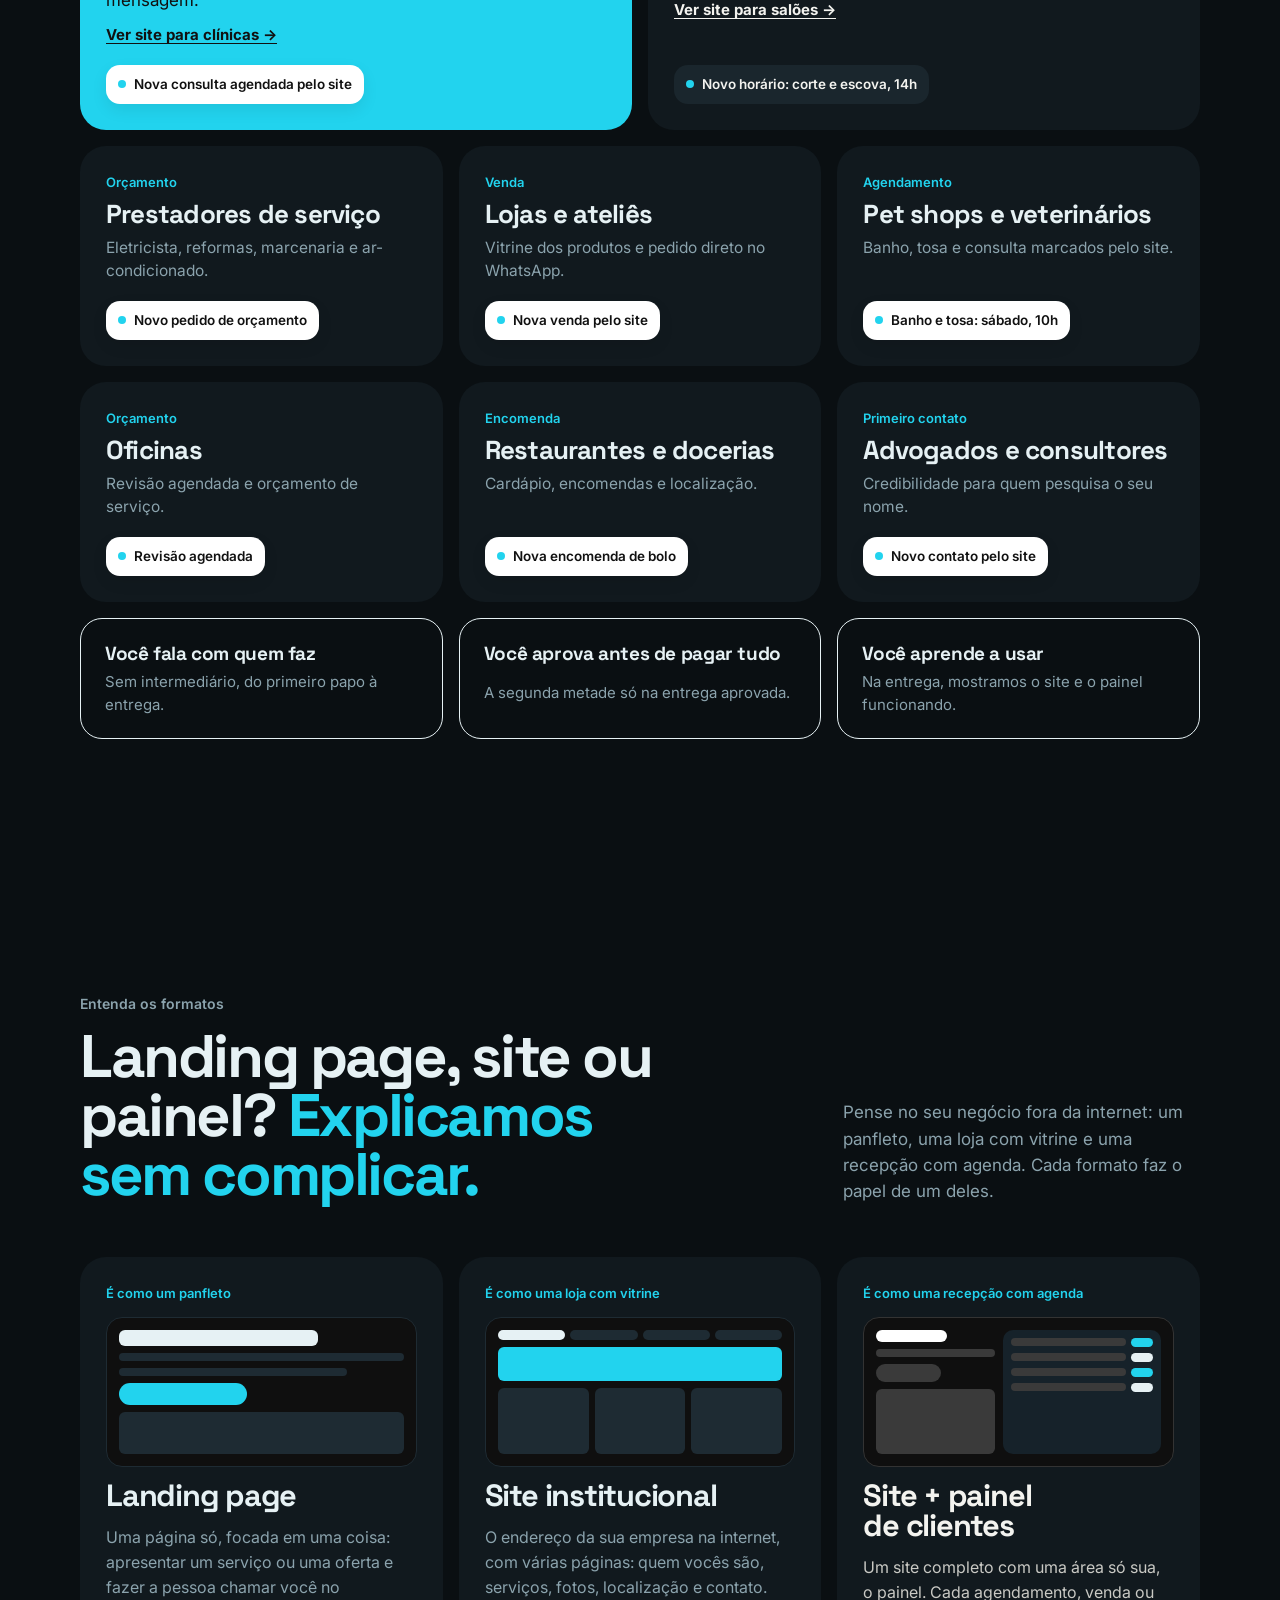
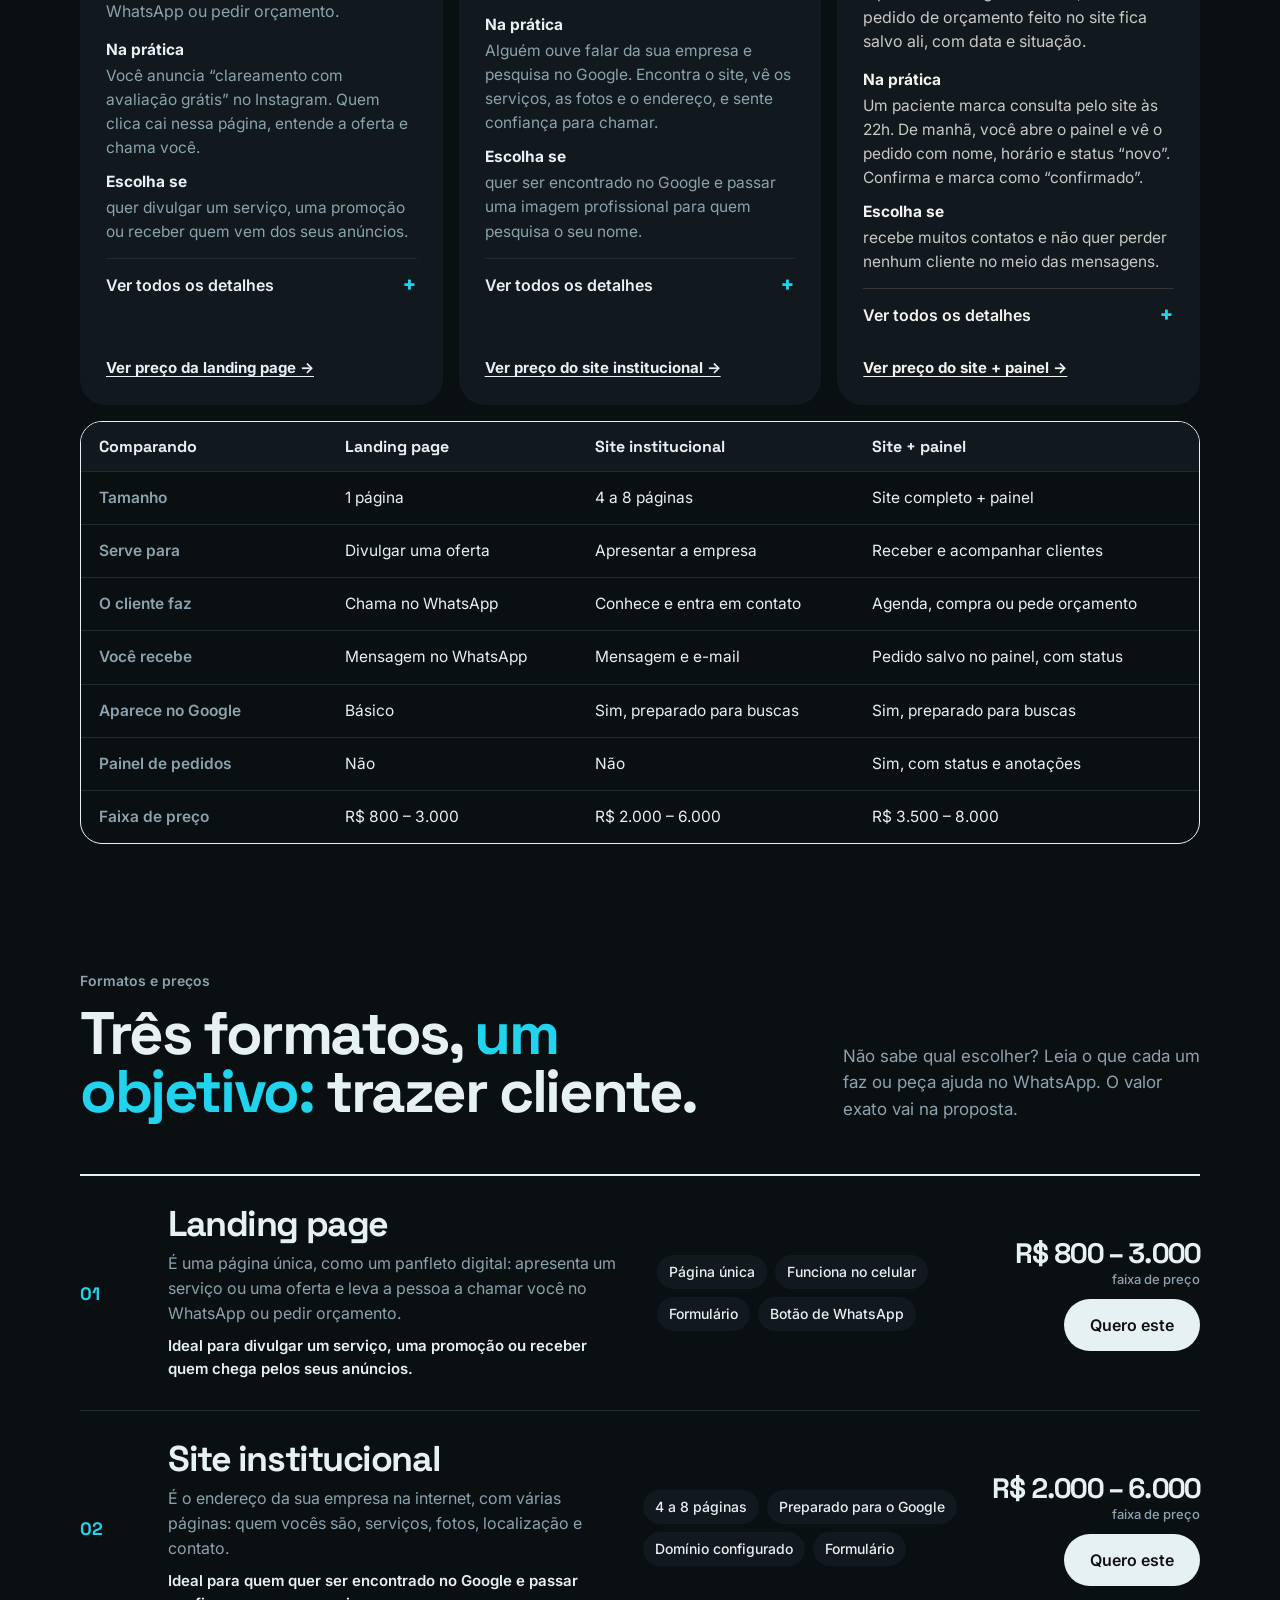
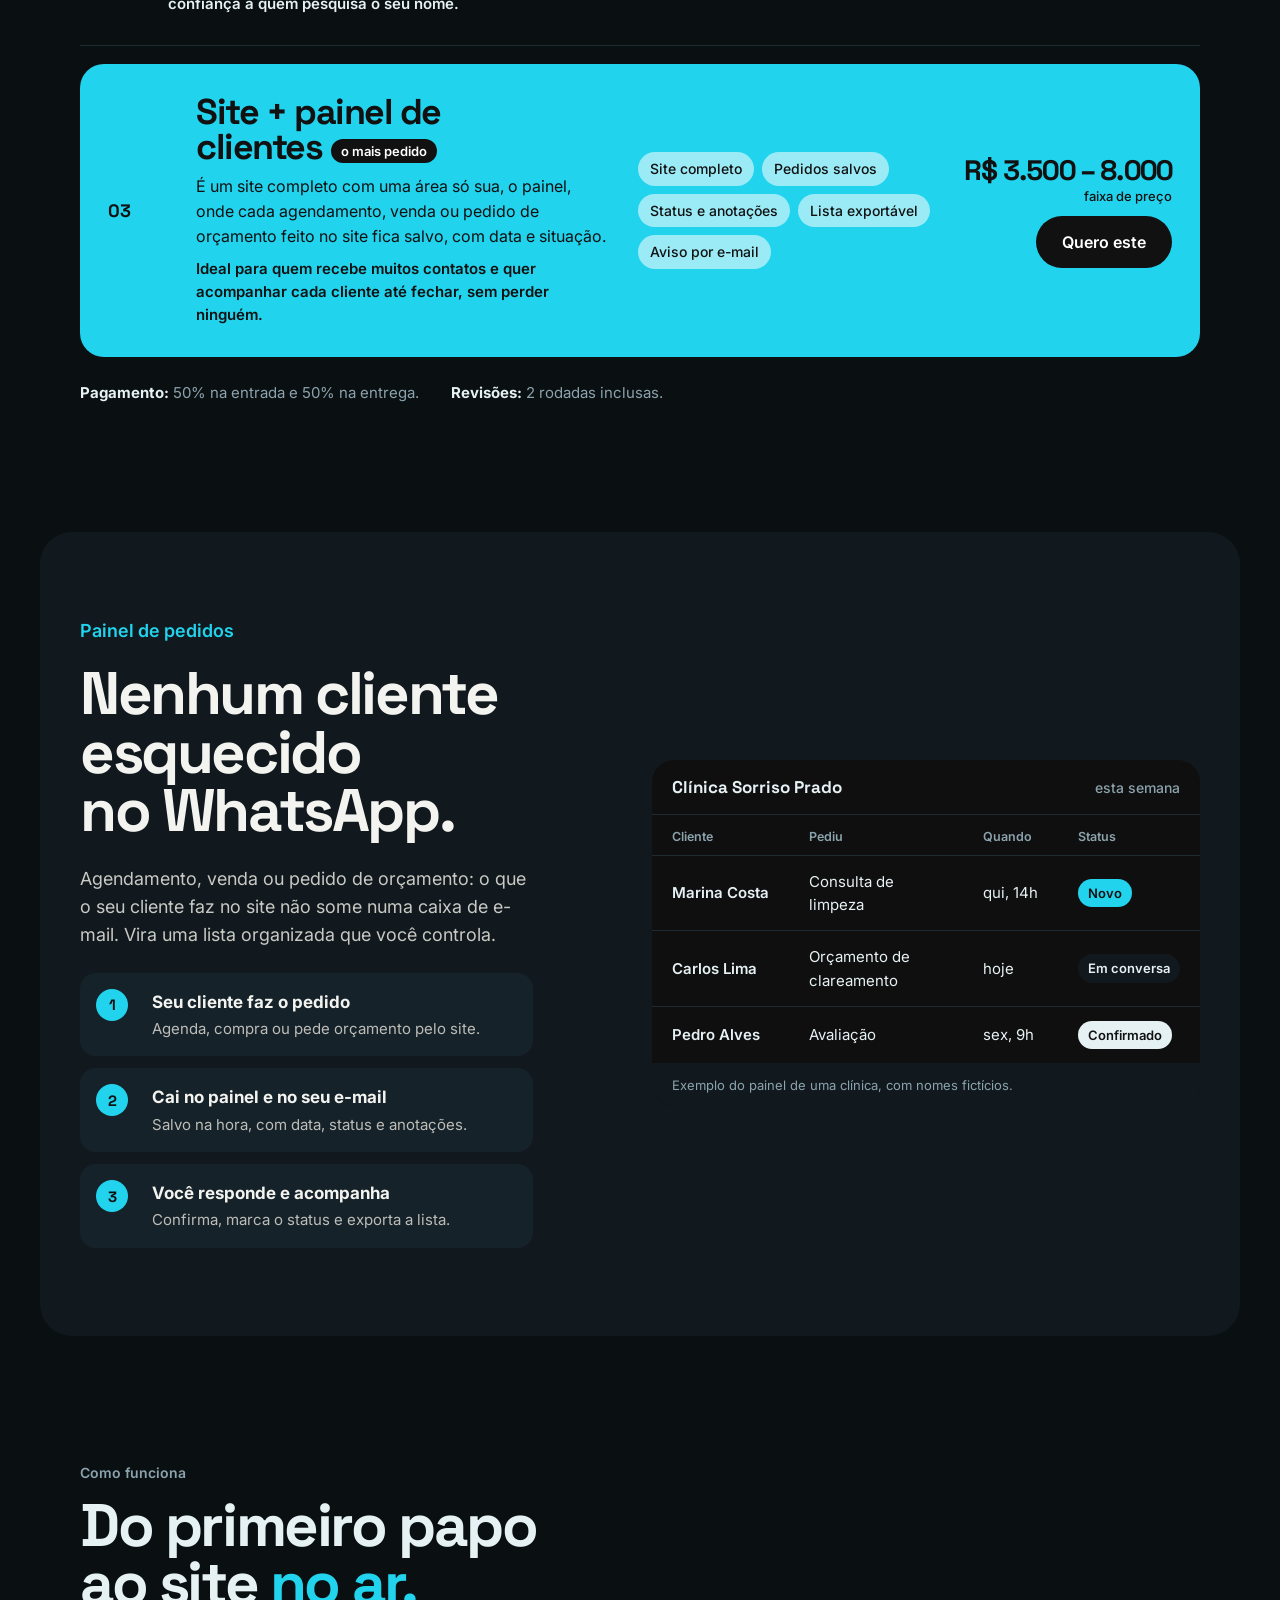
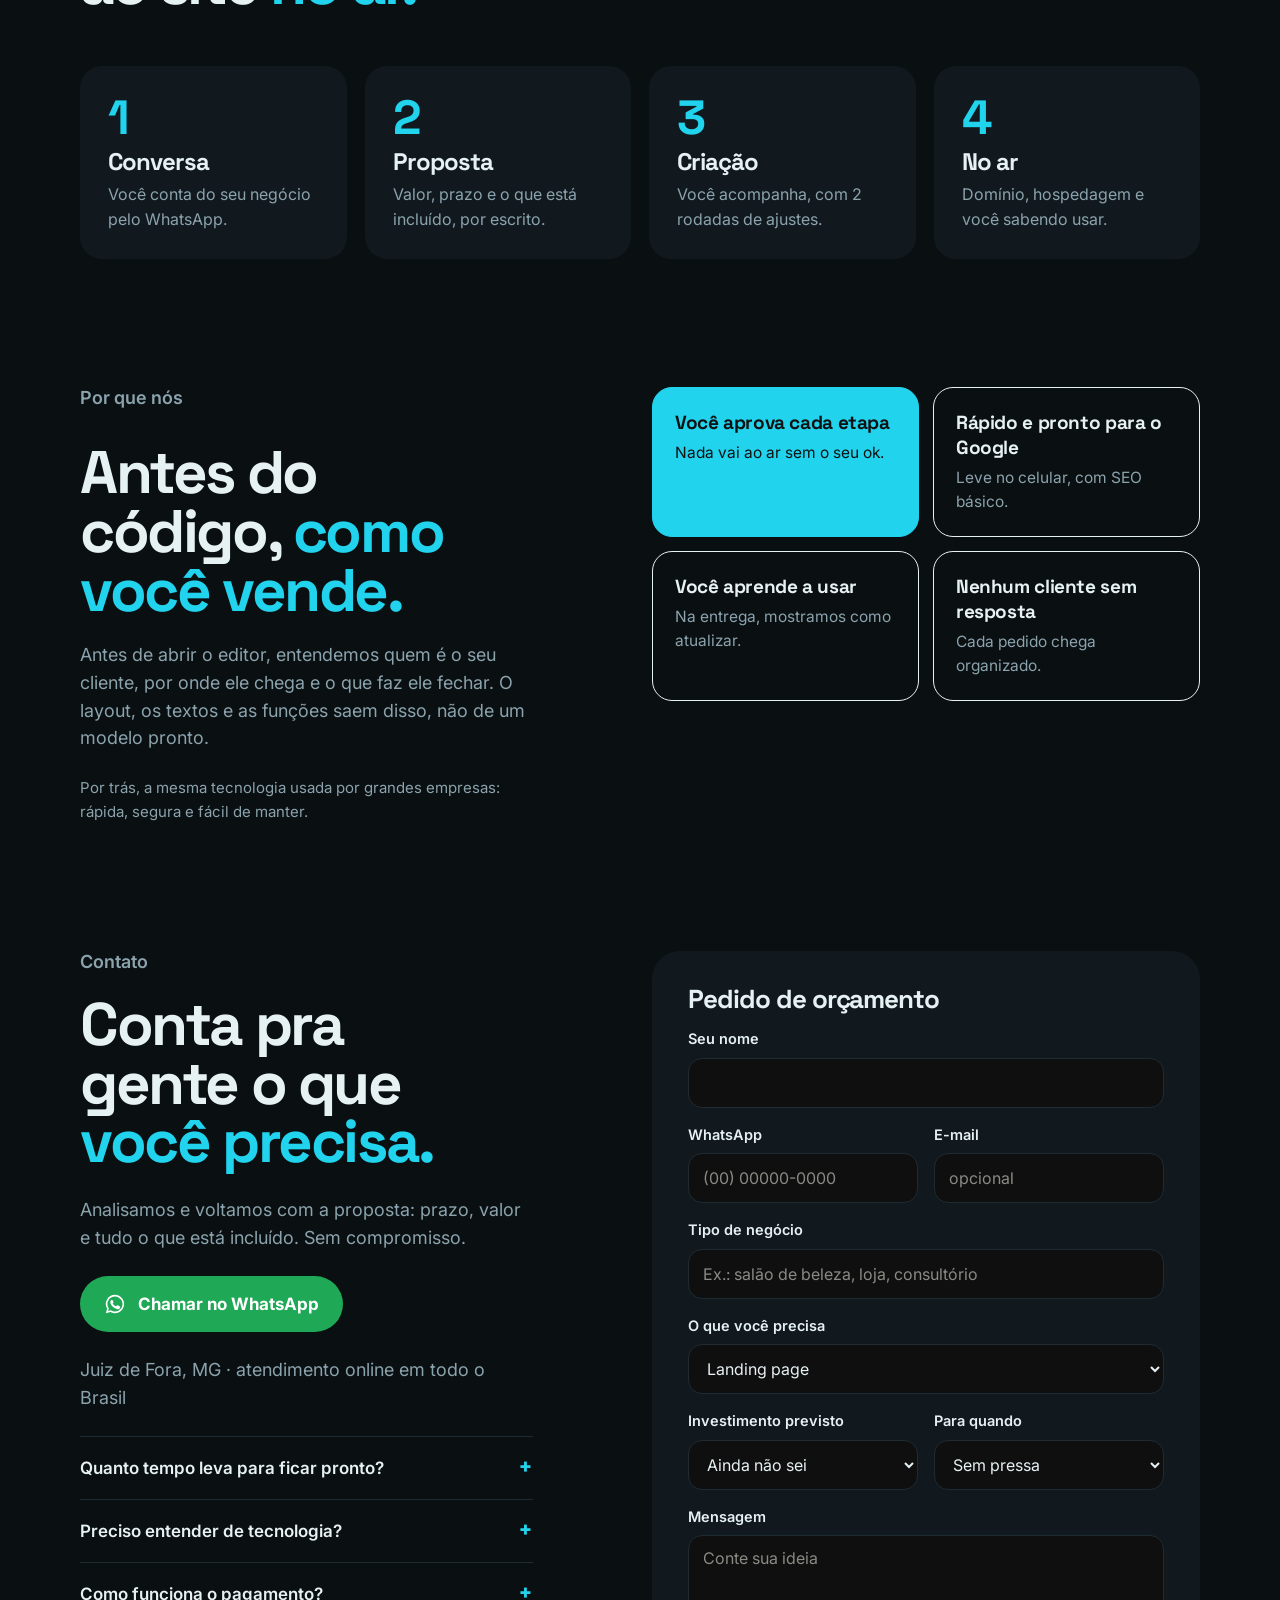
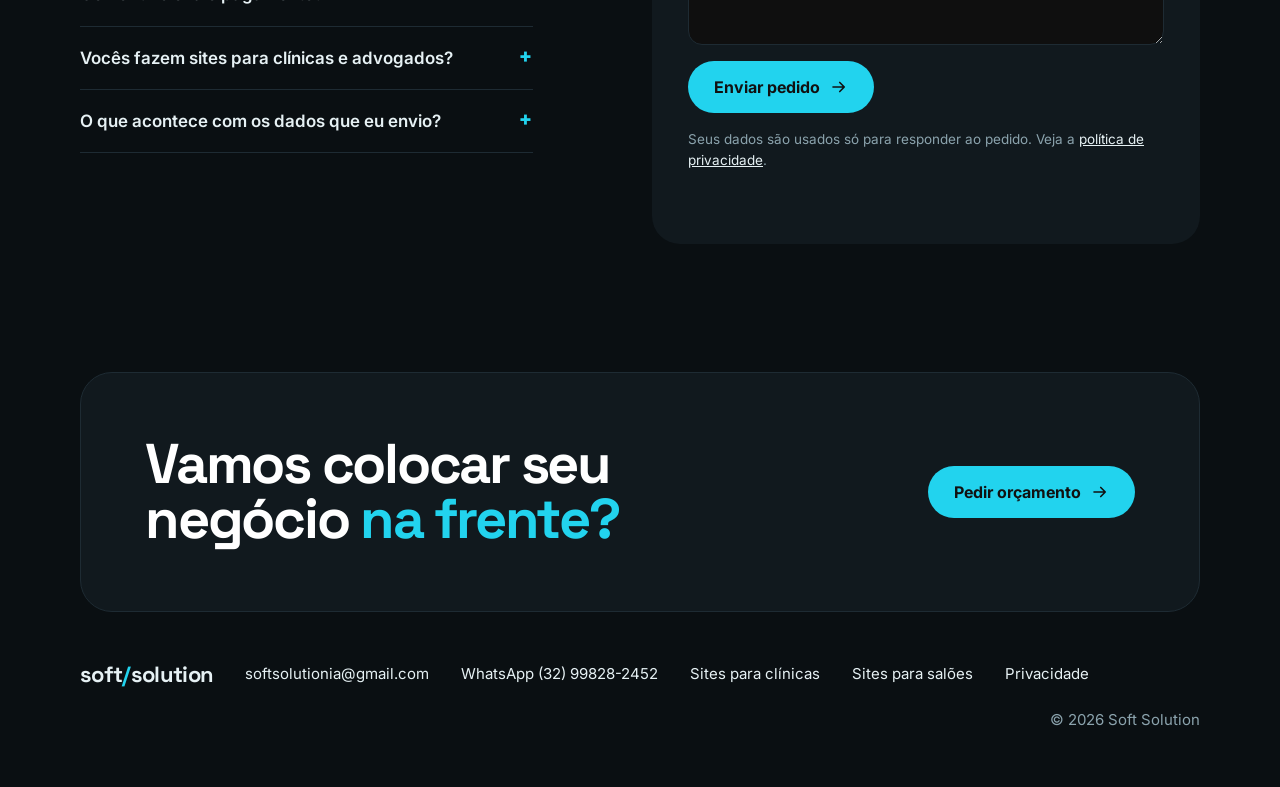
==== commit acc9ad38: "Carrossel: etiqueta 'Do anúncio' visível no fundo grafite Co-Authored-By: Claude Opus 5.5 <noreply@a" ====
--- a/index.html
+++ b/index.html
@@ -4,20 +4,20 @@
 <meta charset="utf-8">
 <meta name="viewport" content="width=device-width, initial-scale=1">
 <title>Criação de sites em Juiz de Fora | Soft Solution</title>
-<link rel="icon" type="image/png" sizes="32x32" href="assets/favicon-32.png?v=2">
-<link rel="icon" type="image/png" sizes="64x64" href="assets/favicon-64.png?v=2">
-<link rel="apple-touch-icon" href="assets/apple-touch-icon.png?v=2">
+<link rel="icon" type="image/png" sizes="32x32" href="assets/favicon-32.png?v=3">
+<link rel="icon" type="image/png" sizes="64x64" href="assets/favicon-64.png?v=3">
+<link rel="apple-touch-icon" href="assets/apple-touch-icon.png?v=3">
 <meta name="description" content="Criação de sites e landing pages em Juiz de Fora para clínicas, salões e lojas. Cada cliente chega organizado no seu painel e no WhatsApp.">
 <link rel="canonical" href="https://wieskamarcelo.github.io/site-marcelo-alves/">
 <meta property="og:title" content="Soft Solution | Seu site trabalhando enquanto você atende">
 <meta property="og:description" content="Landing pages e sites com captação de leads. Juiz de Fora (MG) e todo o Brasil, online.">
-<meta property="og:image" content="https://wieskamarcelo.github.io/site-marcelo-alves/assets/og-image.png">
+<meta property="og:image" content="https://wieskamarcelo.github.io/site-marcelo-alves/assets/og-image.png?v=3">
 <meta property="og:image:width" content="1200">
 <meta property="og:image:height" content="630">
 <meta property="og:url" content="https://wieskamarcelo.github.io/site-marcelo-alves/">
 <meta property="og:type" content="website">
 <meta name="twitter:card" content="summary_large_image">
-<script type="application/ld+json">{"@context": "https://schema.org", "@graph": [{"@type": "ProfessionalService", "name": "Soft Solution", "description": "Criação de sites, landing pages e sites com painel de clientes para pequenas empresas.", "url": "https://wieskamarcelo.github.io/site-marcelo-alves/", "image": "https://wieskamarcelo.github.io/site-marcelo-alves/assets/og-image.png", "email": "softsolutionia@gmail.com", "telephone": "+55 32 99828-2452", "areaServed": ["Juiz de Fora", "Brasil"], "address": {"@type": "PostalAddress", "addressLocality": "Juiz de Fora", "addressRegion": "MG", "addressCountry": "BR"}, "priceRange": "R$ 800 - R$ 8.000"}, {"@type": "FAQPage", "mainEntity": [{"@type": "Question", "name": "Quanto tempo leva para ficar pronto?", "acceptedAnswer": {"@type": "Answer", "text": "Depende do tamanho do projeto. Uma landing page costuma levar poucos dias; sites institucionais e com painel levam mais. O prazo exato vai na proposta."}}, {"@type": "Question", "name": "Preciso entender de tecnologia?", "acceptedAnswer": {"@type": "Answer", "text": "Não. Cuidamos da parte técnica, do domínio à publicação, e explicamos o que for preciso."}}, {"@type": "Question", "name": "Como funciona o pagamento?", "acceptedAnswer": {"@type": "Answer", "text": "50% na entrada e 50% na entrega. Todo projeto inclui 2 rodadas de revisão."}}, {"@type": "Question", "name": "Vocês fazem sites para clínicas e advogados?", "acceptedAnswer": {"@type": "Answer", "text": "Sim, seguindo as regras de publicidade de cada conselho (CFM, CFO e OAB): sem promessa de resultado e com conteúdo informativo. Você revisa e aprova todos os textos."}}, {"@type": "Question", "name": "O que acontece com os dados que eu envio?", "acceptedAnswer": {"@type": "Answer", "text": "Usamos só para responder ao seu pedido e preparar a proposta. Nada é vendido ou compartilhado para propaganda. Veja a política de privacidade."}}]}]}</script>
+<script type="application/ld+json">{"@context": "https://schema.org", "@graph": [{"@type": "ProfessionalService", "name": "Soft Solution", "description": "Criação de sites, landing pages e sites com painel de clientes para pequenas empresas.", "url": "https://wieskamarcelo.github.io/site-marcelo-alves/", "image": "https://wieskamarcelo.github.io/site-marcelo-alves/assets/og-image.png?v=3", "email": "softsolutionia@gmail.com", "telephone": "+55 32 99828-2452", "areaServed": ["Juiz de Fora", "Brasil"], "address": {"@type": "PostalAddress", "addressLocality": "Juiz de Fora", "addressRegion": "MG", "addressCountry": "BR"}, "priceRange": "R$ 800 - R$ 8.000"}, {"@type": "FAQPage", "mainEntity": [{"@type": "Question", "name": "Quanto tempo leva para ficar pronto?", "acceptedAnswer": {"@type": "Answer", "text": "Depende do tamanho do projeto. Uma landing page costuma levar poucos dias; sites institucionais e com painel levam mais. O prazo exato vai na proposta."}}, {"@type": "Question", "name": "Preciso entender de tecnologia?", "acceptedAnswer": {"@type": "Answer", "text": "Não. Cuidamos da parte técnica, do domínio à publicação, e explicamos o que for preciso."}}, {"@type": "Question", "name": "Como funciona o pagamento?", "acceptedAnswer": {"@type": "Answer", "text": "50% na entrada e 50% na entrega. Todo projeto inclui 2 rodadas de revisão."}}, {"@type": "Question", "name": "Vocês fazem sites para clínicas e advogados?", "acceptedAnswer": {"@type": "Answer", "text": "Sim, seguindo as regras de publicidade de cada conselho (CFM, CFO e OAB): sem promessa de resultado e com conteúdo informativo. Você revisa e aprova todos os textos."}}, {"@type": "Question", "name": "O que acontece com os dados que eu envio?", "acceptedAnswer": {"@type": "Answer", "text": "Usamos só para responder ao seu pedido e preparar a proposta. Nada é vendido ou compartilhado para propaganda. Veja a política de privacidade."}}]}]}</script>
 <meta name="theme-color" content="#0A0F12">
 <script>try{var t=localStorage.getItem("tema");document.documentElement.dataset.theme=t||"dark"}catch(e){document.documentElement.dataset.theme="light"}</script>
 
@@ -394,7 +394,7 @@
 <div style="background:#1FA855;color:#fff;border-radius:999px;padding:18px;text-align:center;font:700 20px var(--body)">Agendar pelo WhatsApp</div>
 <div style="display:flex;justify-content:space-around;margin-top:18px;font-size:14px;color:#777"><span>★ 4,9</span><span>Centro, JF</span><span>Ter a sáb</span></div></div></div></div></div>
 <div style="position:absolute;right:0;top:120px;width:320px;background:rgba(255,255,255,.96);border-radius:24px;padding:16px 18px;display:grid;grid-template-columns:48px 1fr;gap:12px;align-items:center;box-shadow:0 30px 50px -20px rgba(0,0,0,.5);transform:rotate(3deg)"><i style="width:48px;height:48px;border-radius:12px;background:#1FA855;display:grid;place-items:center;color:#fff;font:700 22px var(--body)">✆</i><div style="font-size:18px;line-height:1.3"><b style="display:flex;justify-content:space-between">WhatsApp<span style="font-weight:400;color:#777;font-size:15px">agora</span></b>“Oi! Vi a promoção, tem horário sábado?”</div></div>
-<div style="position:absolute;left:0;bottom:90px;background:#111;color:#fff;border-radius:20px;padding:16px 20px;box-shadow:0 30px 50px -20px rgba(0,0,0,.5);transform:rotate(-3deg);font-size:18px"><b style="color:#22D3EE">Do anúncio</b><br>direto para a conversa</div></div></div></div></div><div class="slide" role="group" aria-roledescription="slide" aria-label="2 de 4: Site institucional" aria-hidden="true"><div class="scene real"><div style="position:absolute;left:50%;top:50%;transform:translate(-50%,-50%) scale(0.64)"><div style="position:relative;width:860px;height:660px">
+<div style="position:absolute;left:0;bottom:90px;background:#16222A;border:1px solid #2A3A44;color:#fff;border-radius:20px;padding:16px 20px;box-shadow:0 30px 50px -20px rgba(0,0,0,.5);transform:rotate(-3deg);font-size:18px"><b style="color:#22D3EE">Do anúncio</b><br>direto para a conversa</div></div></div></div></div><div class="slide" role="group" aria-roledescription="slide" aria-label="2 de 4: Site institucional" aria-hidden="true"><div class="scene real"><div style="position:absolute;left:50%;top:50%;transform:translate(-50%,-50%) scale(0.64)"><div style="position:relative;width:860px;height:660px">
 <div style="position:absolute;left:0;top:60px;width:660px;background:#1C1C1E;border-radius:22px 22px 8px 8px;padding:14px 14px 18px;box-shadow:0 50px 80px -40px rgba(0,0,0,.6)"><div style="background:#fff;border-radius:6px;overflow:hidden;color:#111">
 <div style="background:#F2F2F4;padding:10px 14px;display:flex;gap:7px;align-items:center"><i style="width:12px;height:12px;border-radius:50%;background:#FF5F57"></i><i style="width:12px;height:12px;border-radius:50%;background:#FEBC2E"></i><i style="width:12px;height:12px;border-radius:50%;background:#28C840"></i><span style="margin-left:10px;flex:1;background:#fff;border-radius:8px;font-size:14px;color:#666;padding:5px 12px">atelieflordelis.com.br</span></div>
 <div style="display:flex;justify-content:space-between;align-items:center;padding:14px 22px;border-bottom:1px solid #EEE;font-size:14px;color:#444"><b class=H style="font-size:22px;color:#6B3E5E">Flor de Lis</b><span style="display:flex;gap:18px">Sobre<span>Coleção</span><span>Onde estamos</span><span>Contato</span></span></div>
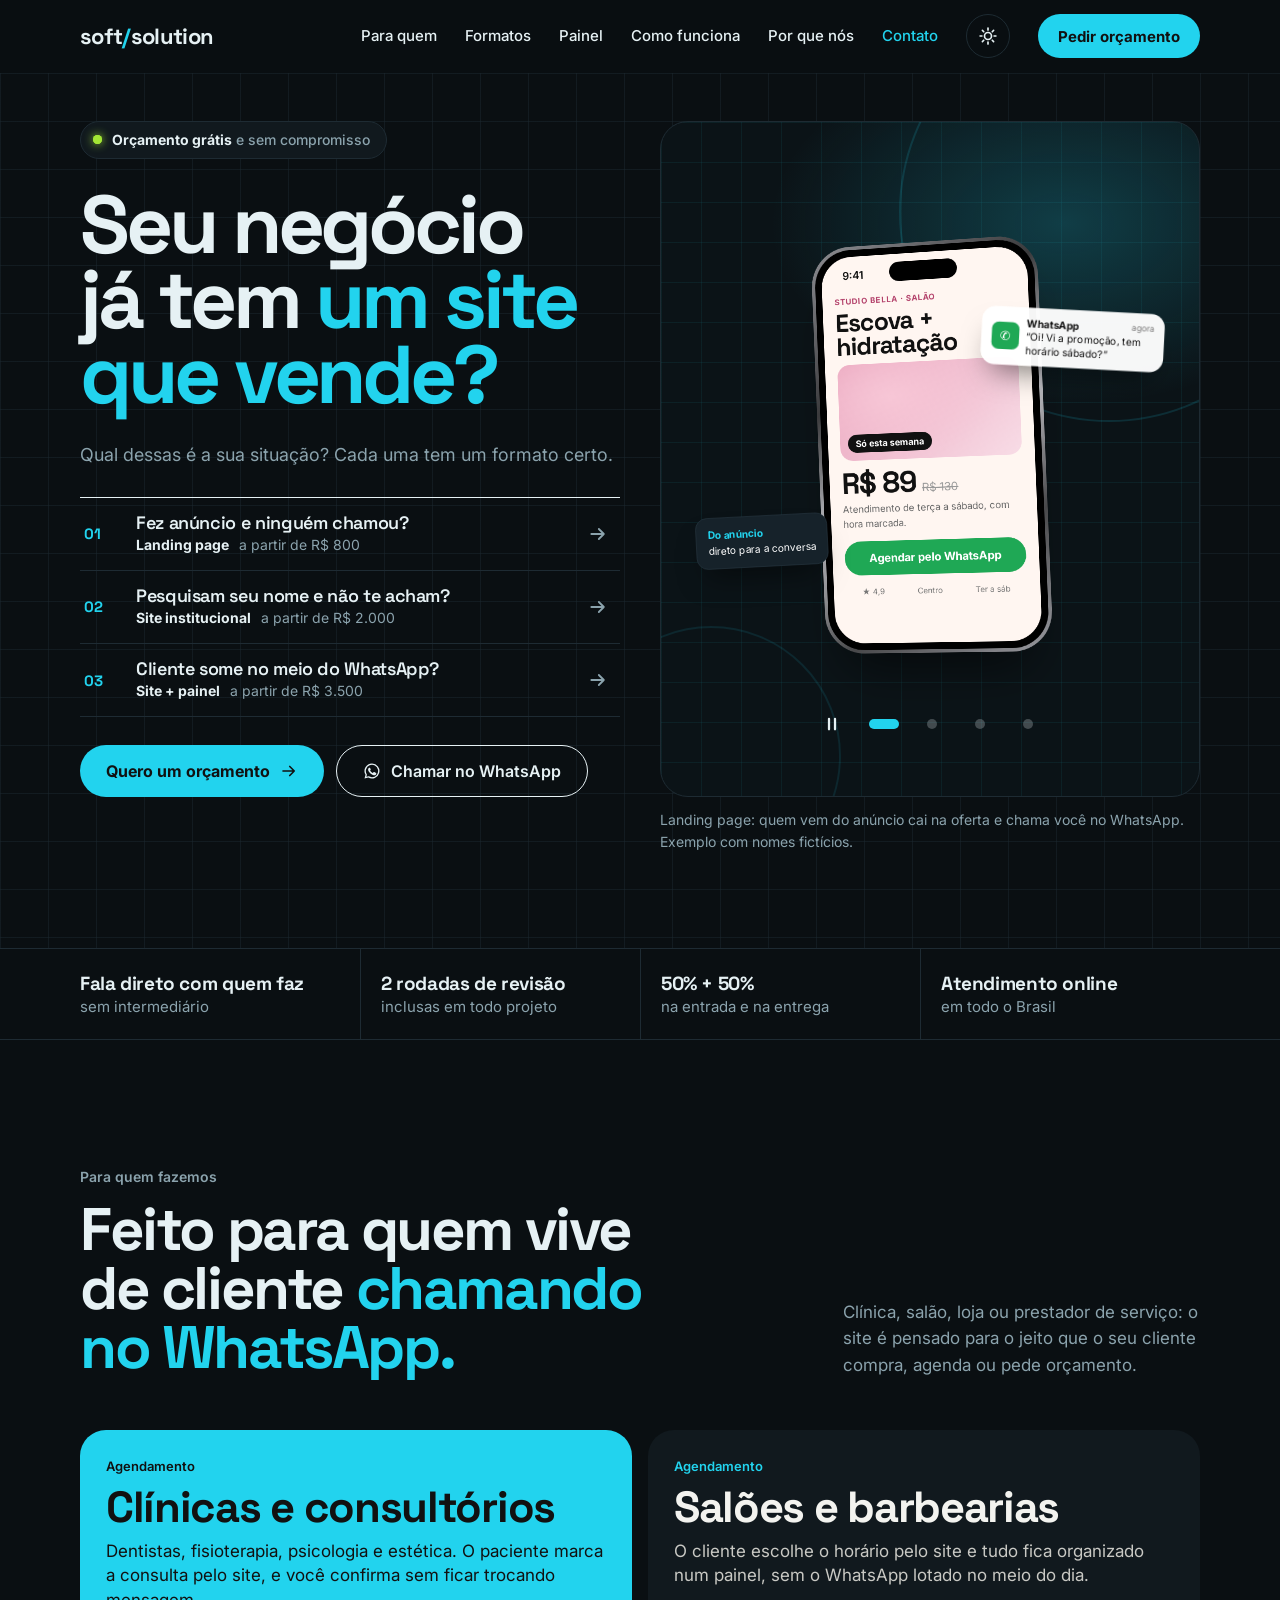
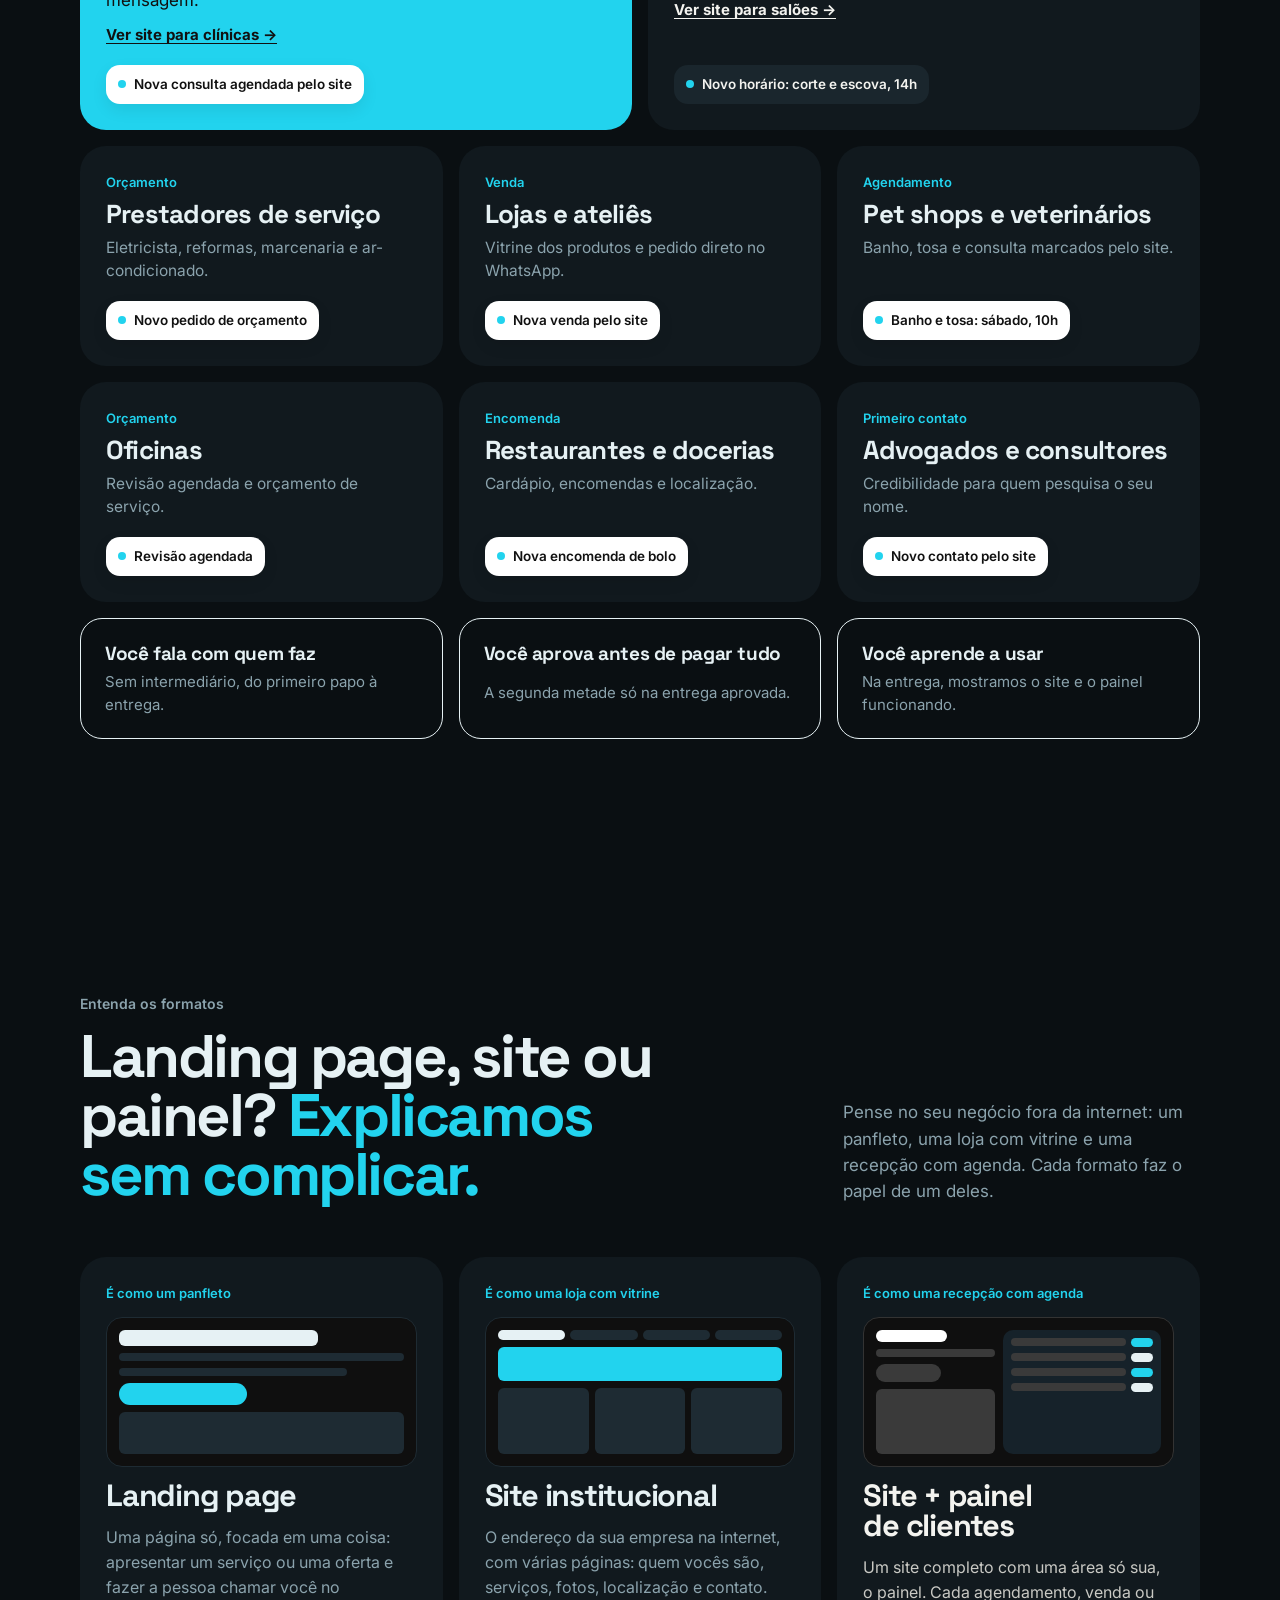
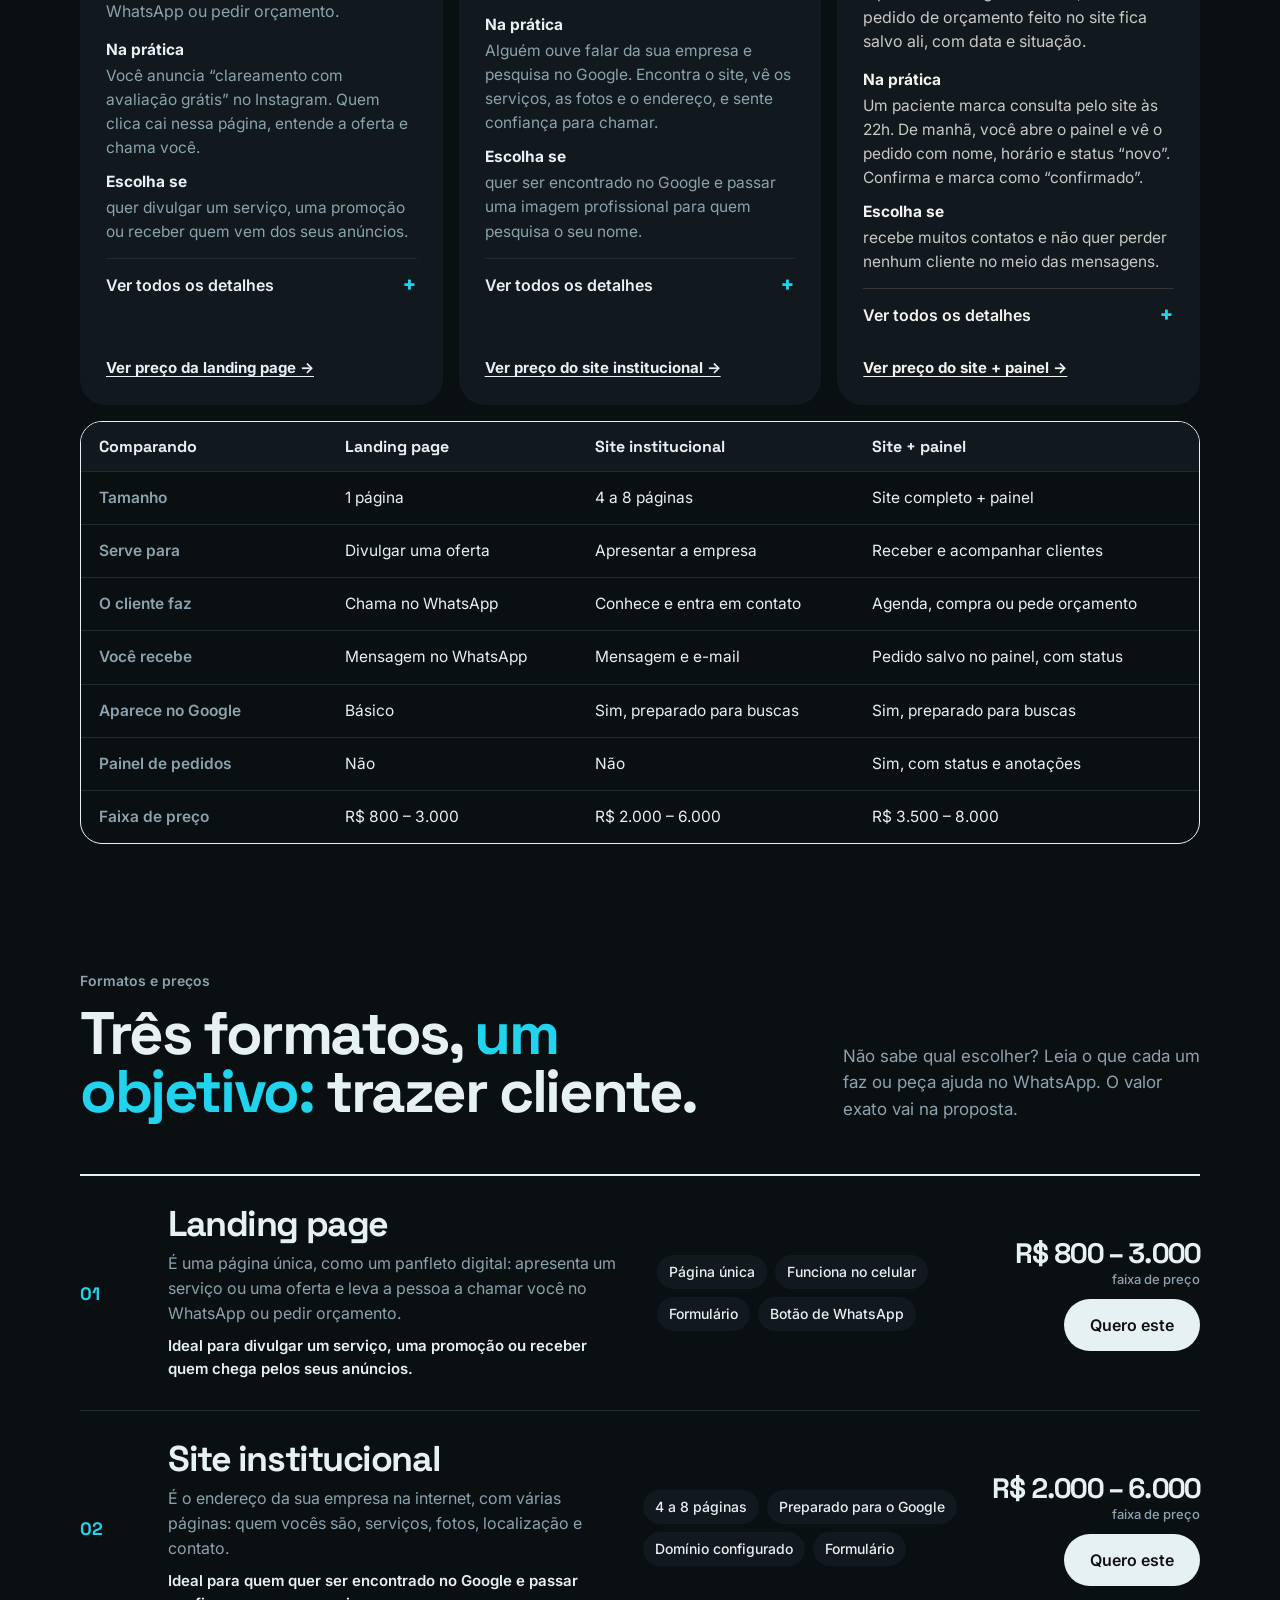
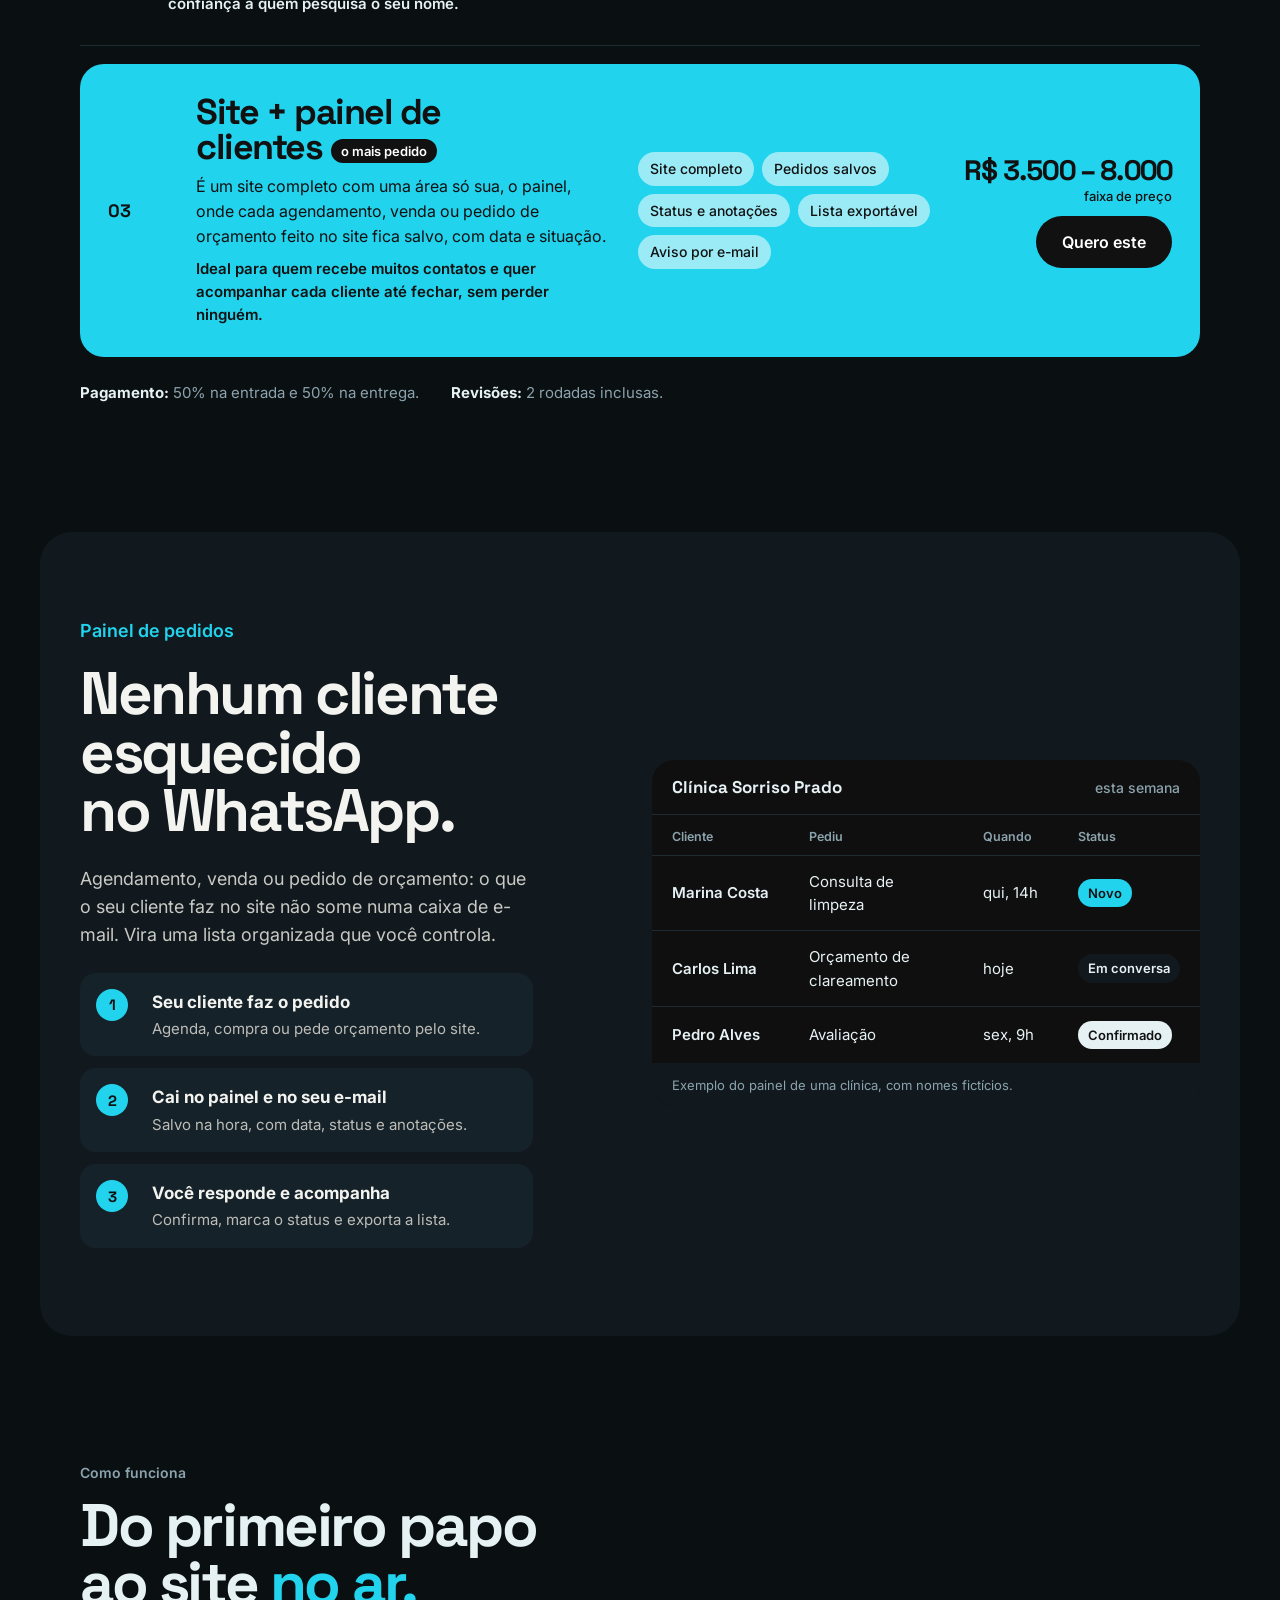
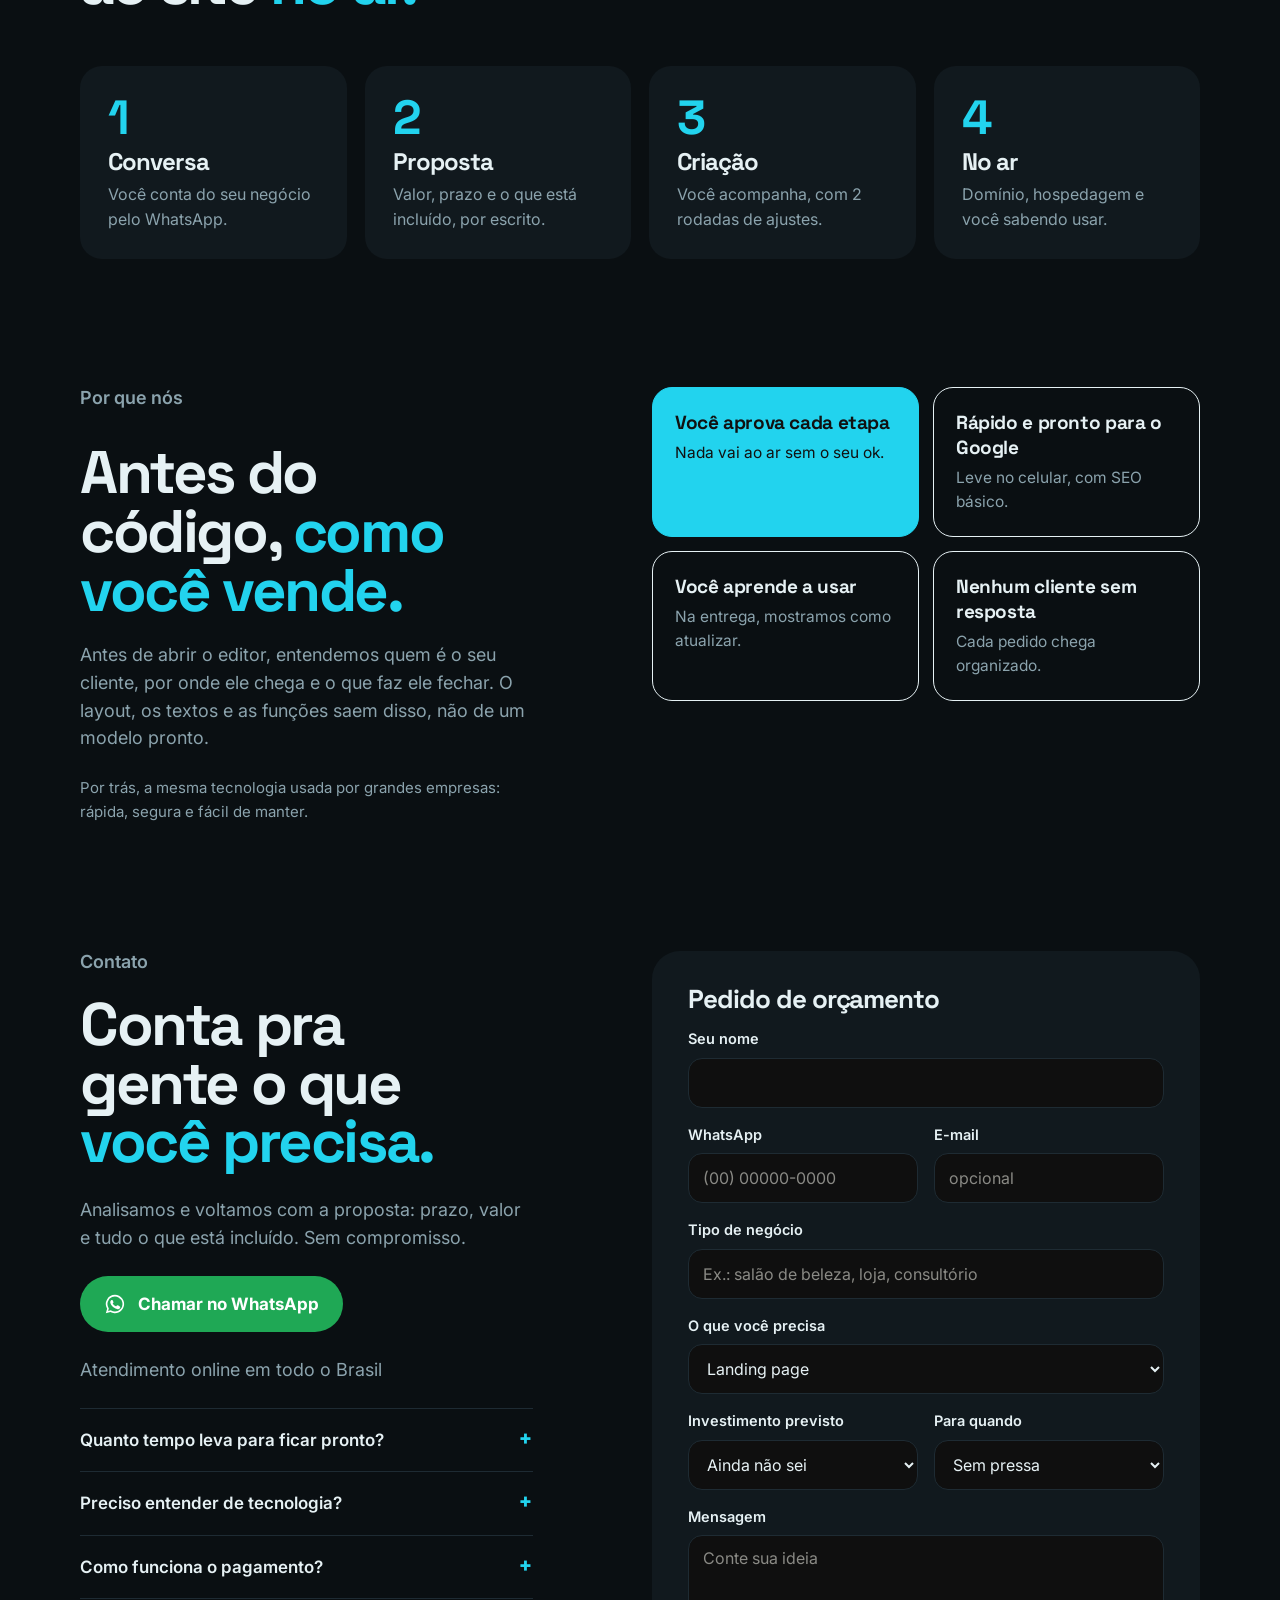
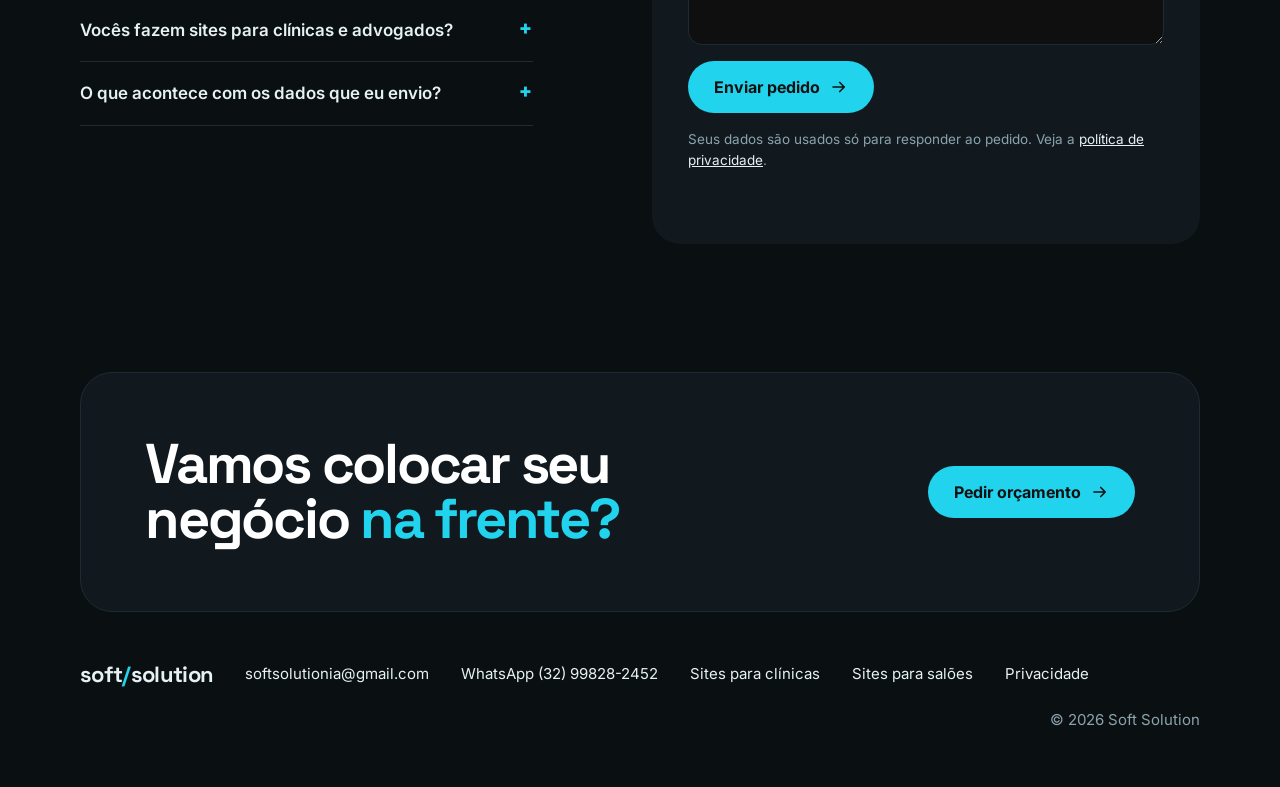
==== commit 1c2616fe: "Remove as menções a Juiz de Fora do site: títulos, descrições, dados para o Google, destaques, conta" ====
--- a/index.html
+++ b/index.html
@@ -3,21 +3,21 @@
 <head>
 <meta charset="utf-8">
 <meta name="viewport" content="width=device-width, initial-scale=1">
-<title>Criação de sites em Juiz de Fora | Soft Solution</title>
+<title>Criação de sites e sistemas web | Soft Solution</title>
 <link rel="icon" type="image/png" sizes="32x32" href="assets/favicon-32.png?v=3">
 <link rel="icon" type="image/png" sizes="64x64" href="assets/favicon-64.png?v=3">
 <link rel="apple-touch-icon" href="assets/apple-touch-icon.png?v=3">
-<meta name="description" content="Criação de sites e landing pages em Juiz de Fora para clínicas, salões e lojas. Cada cliente chega organizado no seu painel e no WhatsApp.">
+<meta name="description" content="Criação de sites, landing pages e sites com painel de clientes. Cada pedido chega organizado no seu painel e no WhatsApp.">
 <link rel="canonical" href="https://wieskamarcelo.github.io/site-marcelo-alves/">
 <meta property="og:title" content="Soft Solution | Seu site trabalhando enquanto você atende">
-<meta property="og:description" content="Landing pages e sites com captação de leads. Juiz de Fora (MG) e todo o Brasil, online.">
+<meta property="og:description" content="Landing pages, sites institucionais e sites com painel de clientes. Atendimento online em todo o Brasil.">
 <meta property="og:image" content="https://wieskamarcelo.github.io/site-marcelo-alves/assets/og-image.png?v=3">
 <meta property="og:image:width" content="1200">
 <meta property="og:image:height" content="630">
 <meta property="og:url" content="https://wieskamarcelo.github.io/site-marcelo-alves/">
 <meta property="og:type" content="website">
 <meta name="twitter:card" content="summary_large_image">
-<script type="application/ld+json">{"@context": "https://schema.org", "@graph": [{"@type": "ProfessionalService", "name": "Soft Solution", "description": "Criação de sites, landing pages e sites com painel de clientes para pequenas empresas.", "url": "https://wieskamarcelo.github.io/site-marcelo-alves/", "image": "https://wieskamarcelo.github.io/site-marcelo-alves/assets/og-image.png?v=3", "email": "softsolutionia@gmail.com", "telephone": "+55 32 99828-2452", "areaServed": ["Juiz de Fora", "Brasil"], "address": {"@type": "PostalAddress", "addressLocality": "Juiz de Fora", "addressRegion": "MG", "addressCountry": "BR"}, "priceRange": "R$ 800 - R$ 8.000"}, {"@type": "FAQPage", "mainEntity": [{"@type": "Question", "name": "Quanto tempo leva para ficar pronto?", "acceptedAnswer": {"@type": "Answer", "text": "Depende do tamanho do projeto. Uma landing page costuma levar poucos dias; sites institucionais e com painel levam mais. O prazo exato vai na proposta."}}, {"@type": "Question", "name": "Preciso entender de tecnologia?", "acceptedAnswer": {"@type": "Answer", "text": "Não. Cuidamos da parte técnica, do domínio à publicação, e explicamos o que for preciso."}}, {"@type": "Question", "name": "Como funciona o pagamento?", "acceptedAnswer": {"@type": "Answer", "text": "50% na entrada e 50% na entrega. Todo projeto inclui 2 rodadas de revisão."}}, {"@type": "Question", "name": "Vocês fazem sites para clínicas e advogados?", "acceptedAnswer": {"@type": "Answer", "text": "Sim, seguindo as regras de publicidade de cada conselho (CFM, CFO e OAB): sem promessa de resultado e com conteúdo informativo. Você revisa e aprova todos os textos."}}, {"@type": "Question", "name": "O que acontece com os dados que eu envio?", "acceptedAnswer": {"@type": "Answer", "text": "Usamos só para responder ao seu pedido e preparar a proposta. Nada é vendido ou compartilhado para propaganda. Veja a política de privacidade."}}]}]}</script>
+<script type="application/ld+json">{"@context": "https://schema.org", "@graph": [{"@type": "ProfessionalService", "name": "Soft Solution", "description": "Criação de sites, landing pages e sites com painel de clientes para pequenas empresas.", "url": "https://wieskamarcelo.github.io/site-marcelo-alves/", "image": "https://wieskamarcelo.github.io/site-marcelo-alves/assets/og-image.png?v=3", "email": "softsolutionia@gmail.com", "telephone": "+55 32 99828-2452", "areaServed": ["Brasil"], "address": {"@type": "PostalAddress", "addressCountry": "BR"}, "priceRange": "R$ 800 - R$ 8.000"}, {"@type": "FAQPage", "mainEntity": [{"@type": "Question", "name": "Quanto tempo leva para ficar pronto?", "acceptedAnswer": {"@type": "Answer", "text": "Depende do tamanho do projeto. Uma landing page costuma levar poucos dias; sites institucionais e com painel levam mais. O prazo exato vai na proposta."}}, {"@type": "Question", "name": "Preciso entender de tecnologia?", "acceptedAnswer": {"@type": "Answer", "text": "Não. Cuidamos da parte técnica, do domínio à publicação, e explicamos o que for preciso."}}, {"@type": "Question", "name": "Como funciona o pagamento?", "acceptedAnswer": {"@type": "Answer", "text": "50% na entrada e 50% na entrega. Todo projeto inclui 2 rodadas de revisão."}}, {"@type": "Question", "name": "Vocês fazem sites para clínicas e advogados?", "acceptedAnswer": {"@type": "Answer", "text": "Sim, seguindo as regras de publicidade de cada conselho (CFM, CFO e OAB): sem promessa de resultado e com conteúdo informativo. Você revisa e aprova todos os textos."}}, {"@type": "Question", "name": "O que acontece com os dados que eu envio?", "acceptedAnswer": {"@type": "Answer", "text": "Usamos só para responder ao seu pedido e preparar a proposta. Nada é vendido ou compartilhado para propaganda. Veja a política de privacidade."}}]}]}</script>
 <meta name="theme-color" content="#0A0F12">
 <script>try{var t=localStorage.getItem("tema");document.documentElement.dataset.theme=t||"dark"}catch(e){document.documentElement.dataset.theme="light"}</script>
 
@@ -392,7 +392,7 @@
 <p style="display:flex;align-items:baseline;gap:10px"><b class=H style="font-size:52px">R$ 89</b><s style="color:#999;font-size:20px">R$ 130</s></p>
 <p style="font-size:17px;color:#666;margin:6px 0 18px">Atendimento de terça a sábado, com hora marcada.</p>
 <div style="background:#1FA855;color:#fff;border-radius:999px;padding:18px;text-align:center;font:700 20px var(--body)">Agendar pelo WhatsApp</div>
-<div style="display:flex;justify-content:space-around;margin-top:18px;font-size:14px;color:#777"><span>★ 4,9</span><span>Centro, JF</span><span>Ter a sáb</span></div></div></div></div></div>
+<div style="display:flex;justify-content:space-around;margin-top:18px;font-size:14px;color:#777"><span>★ 4,9</span><span>Centro</span><span>Ter a sáb</span></div></div></div></div></div>
 <div style="position:absolute;right:0;top:120px;width:320px;background:rgba(255,255,255,.96);border-radius:24px;padding:16px 18px;display:grid;grid-template-columns:48px 1fr;gap:12px;align-items:center;box-shadow:0 30px 50px -20px rgba(0,0,0,.5);transform:rotate(3deg)"><i style="width:48px;height:48px;border-radius:12px;background:#1FA855;display:grid;place-items:center;color:#fff;font:700 22px var(--body)">✆</i><div style="font-size:18px;line-height:1.3"><b style="display:flex;justify-content:space-between">WhatsApp<span style="font-weight:400;color:#777;font-size:15px">agora</span></b>“Oi! Vi a promoção, tem horário sábado?”</div></div>
 <div style="position:absolute;left:0;bottom:90px;background:#16222A;border:1px solid #2A3A44;color:#fff;border-radius:20px;padding:16px 20px;box-shadow:0 30px 50px -20px rgba(0,0,0,.5);transform:rotate(-3deg);font-size:18px"><b style="color:#22D3EE">Do anúncio</b><br>direto para a conversa</div></div></div></div></div><div class="slide" role="group" aria-roledescription="slide" aria-label="2 de 4: Site institucional" aria-hidden="true"><div class="scene real"><div style="position:absolute;left:50%;top:50%;transform:translate(-50%,-50%) scale(0.64)"><div style="position:relative;width:860px;height:660px">
 <div style="position:absolute;left:0;top:60px;width:660px;background:#1C1C1E;border-radius:22px 22px 8px 8px;padding:14px 14px 18px;box-shadow:0 50px 80px -40px rgba(0,0,0,.6)"><div style="background:#fff;border-radius:6px;overflow:hidden;color:#111">
@@ -400,7 +400,7 @@
 <div style="display:flex;justify-content:space-between;align-items:center;padding:14px 22px;border-bottom:1px solid #EEE;font-size:14px;color:#444"><b class=H style="font-size:22px;color:#6B3E5E">Flor de Lis</b><span style="display:flex;gap:18px">Sobre<span>Coleção</span><span>Onde estamos</span><span>Contato</span></span></div>
 <div style="display:grid;grid-template-columns:1.1fr 1fr;min-height:250px">
 <div style="padding:30px 24px"><p style="font:700 13px var(--body);color:#6B3E5E;letter-spacing:.08em">ATELIÊ DESDE 2012</p><p class=H style="font-size:40px;margin:10px 0">Roupas sob medida para você</p><p style="font-size:15px;color:#555">Ajustes, peças exclusivas e atendimento com hora marcada.</p><div style="display:flex;gap:10px;margin-top:18px"><span style="background:#6B3E5E;color:#fff;border-radius:999px;padding:9px 16px;font:700 14px var(--body)">Ver coleção</span><span style="border:1.5px solid #6B3E5E;color:#6B3E5E;border-radius:999px;padding:8px 16px;font:700 14px var(--body)">Como chegar</span></div></div>
-<div style="background:radial-gradient(60% 60% at 40% 40%,#E9C8DA,transparent),linear-gradient(140deg,#C99BB6,#F1E1EA);position:relative"><div style="position:absolute;left:30px;right:30px;bottom:24px;background:#fff;border-radius:12px;padding:12px;font-size:13px;box-shadow:0 10px 20px rgba(0,0,0,.15)"><b>Rua Halfeld, 000 · Centro</b><br><span style="color:#666">Seg a sex, 9h às 18h</span></div></div></div></div></div>
+<div style="background:radial-gradient(60% 60% at 40% 40%,#E9C8DA,transparent),linear-gradient(140deg,#C99BB6,#F1E1EA);position:relative"><div style="position:absolute;left:30px;right:30px;bottom:24px;background:#fff;border-radius:12px;padding:12px;font-size:13px;box-shadow:0 10px 20px rgba(0,0,0,.15)"><b>Rua das Flores, 000 · Centro</b><br><span style="color:#666">Seg a sex, 9h às 18h</span></div></div></div></div></div>
 <div style="position:absolute;left:-40px;top:438px;width:740px;height:20px;background:linear-gradient(#D1D1D6,#8E8E93);border-radius:0 0 24px 24px"></div>
 <div style="position:absolute;right:0;top:300px;width:400px;background:#fff;border-radius:24px;padding:20px 22px;box-shadow:0 40px 60px -24px rgba(0,0,0,.55);font-family:Arial,sans-serif;color:#202124;transform:rotate(2deg)">
 <div style="border:1px solid #DFE1E5;border-radius:999px;padding:10px 18px;font-size:17px">ateliê roupas sob medida</div>
@@ -444,7 +444,7 @@
   <div><b>Fala direto com quem faz</b>sem intermediário</div>
   <div><b>2 rodadas de revisão</b>inclusas em todo projeto</div>
   <div><b>50% + 50%</b>na entrada e na entrega</div>
-  <div><b>Juiz de Fora, MG</b>e online em todo o Brasil</div>
+  <div><b>Atendimento online</b>em todo o Brasil</div>
 </div></section>
 
 
@@ -589,7 +589,7 @@
     <h2>Conta pra gente o que <span class="hl">você precisa.</span></h2>
     <p>Analisamos e voltamos com a proposta: prazo, valor e tudo o que está incluído. Sem compromisso.</p>
     <a class="wa" id="waContact" href="https://wa.me/5532998282452?text=Ol%C3%A1!%20Vi%20seu%20site%20e%20quero%20um%20or%C3%A7amento." target="_blank" rel="noopener"><svg aria-hidden="true"><use href="#wa"/></svg>Chamar no WhatsApp</a>
-    <p class="place">Juiz de Fora, MG · atendimento online em todo o Brasil</p>
+    <p class="place">Atendimento online em todo o Brasil</p>
     <div id="faq"></div>
   </div>
   <form id="f" class="rv" novalidate>
